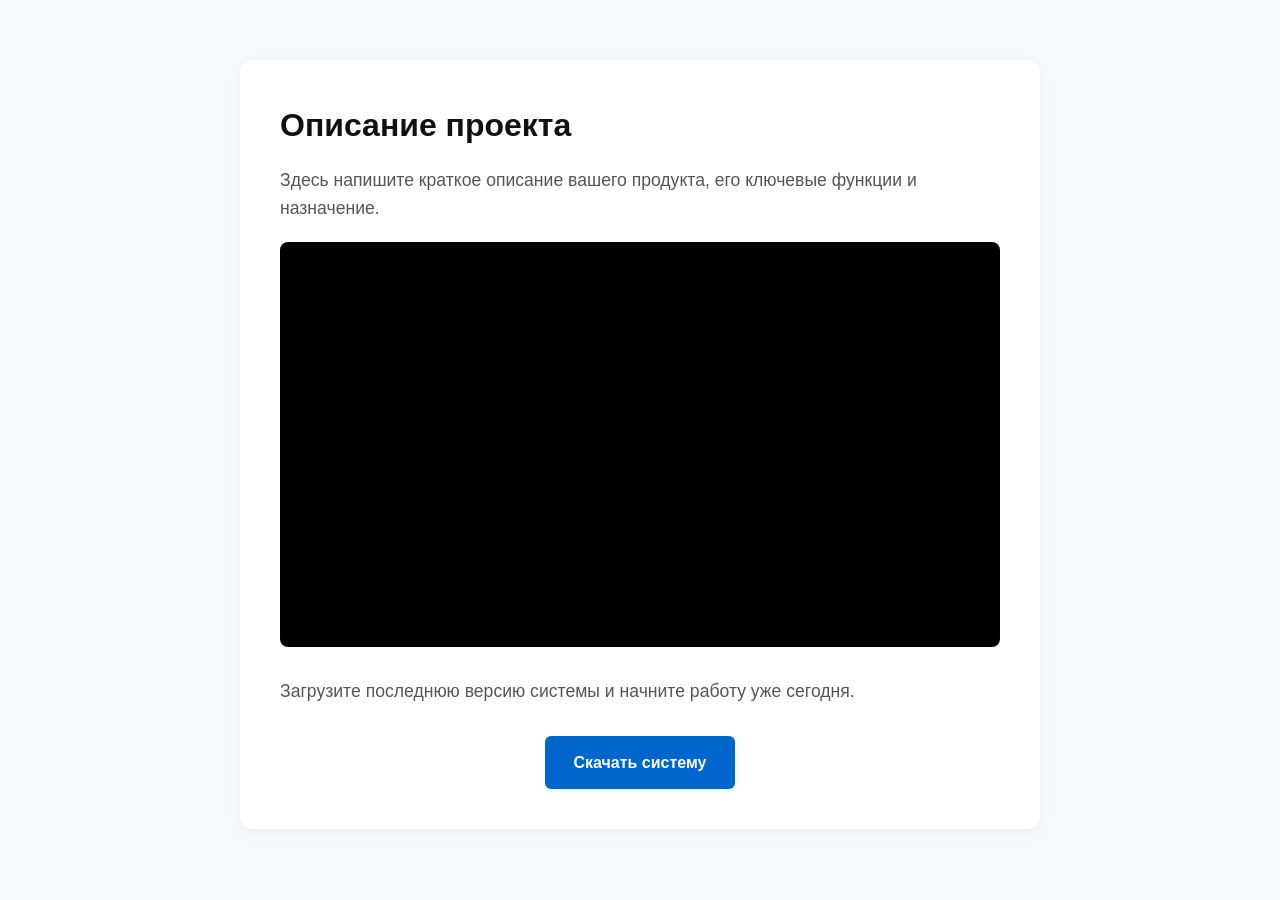
==== index.html @ 776016a0 "Create index.html init" ====
<!DOCTYPE html>
<html lang="ru">
<head>
    <meta charset="UTF-8">
    <meta name="viewport" content="width=device-width, initial-scale=1.0">
    <title>Название вашего проекта</title>
    <style>
        * { box-sizing: border-box; margin: 0; padding: 0; }
        body {
            font-family: -apple-system, BlinkMacSystemFont, "Segoe UI", Roboto, Helvetica, Arial, sans-serif;
            line-height: 1.6;
            color: #333;
            background-color: #f8f9fa;
            padding: 20px;
        }
        .container {
            max-width: 800px;
            margin: 40px auto;
            background: #ffffff;
            padding: 40px;
            border-radius: 12px;
            box-shadow: 0 4px 15px rgba(0,0,0,0.05);
        }
        h1 { margin-bottom: 15px; color: #111; }
        p { margin-bottom: 20px; font-size: 1.1rem; color: #555; }
        .video-container {
            position: relative;
            padding-bottom: 56.25%; /* 16:9 */
            height: 0;
            overflow: hidden;
            border-radius: 8px;
            margin-bottom: 30px;
            background: #000;
        }
        .video-container iframe {
            position: absolute;
            top: 0; left: 0;
            width: 100%; height: 100%;
            border: 0;
        }
        .buttons { text-align: center; margin-top: 30px; }
        .btn {
            display: inline-block;
            background-color: #0066cc;
            color: white;
            padding: 14px 28px;
            text-decoration: none;
            border-radius: 6px;
            font-weight: bold;
            font-size: 1rem;
            transition: background 0.2s;
        }
        .btn:hover { background-color: #0052a3; }
    </style>
</head>
<body>

    <div class="container">
        <h1>Описание проекта</h1>
        <p>Здесь напишите краткое описание вашего продукта, его ключевые функции и назначение.</p>

        <!-- Встроенное видео с YouTube -->
        <div class="video-container">
            <!-- Замените VIDEO_ID на ID вашего видео на YouTube -->
            <iframe src="https://www.youtube.com/embed/dQw4w9WgXcQ" allowfullscreen></iframe>
        </div>

        <p>Загрузите последнюю версию системы и начните работу уже сегодня.</p>

        <!-- Ссылка на скачивание -->
        <div class="buttons">
            <a href="https://github.com/ВАШ_ПОЛЬЗОВАТЕЛЬ/ВАШ_РЕПОЗИТОРИЙ/releases" class="btn">Скачать систему</a>
        </div>
    </div>

</body>
</html>
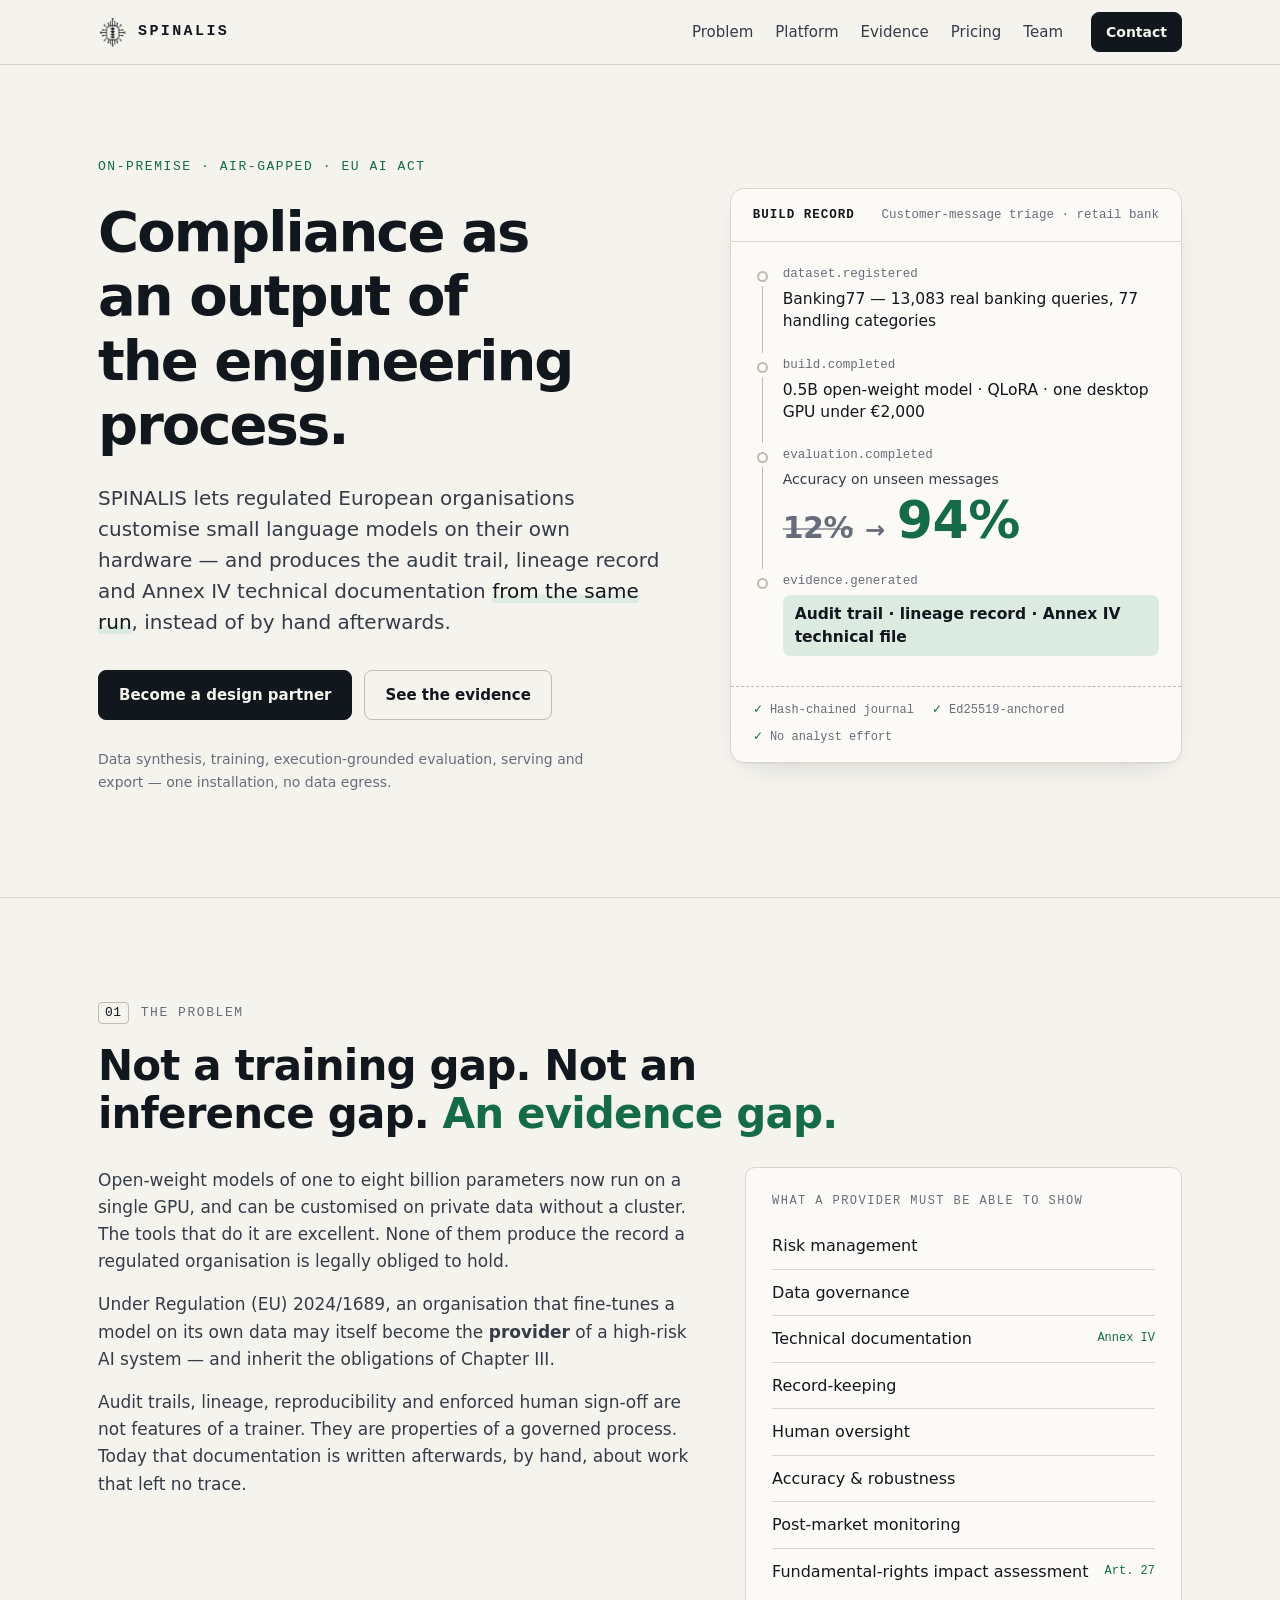
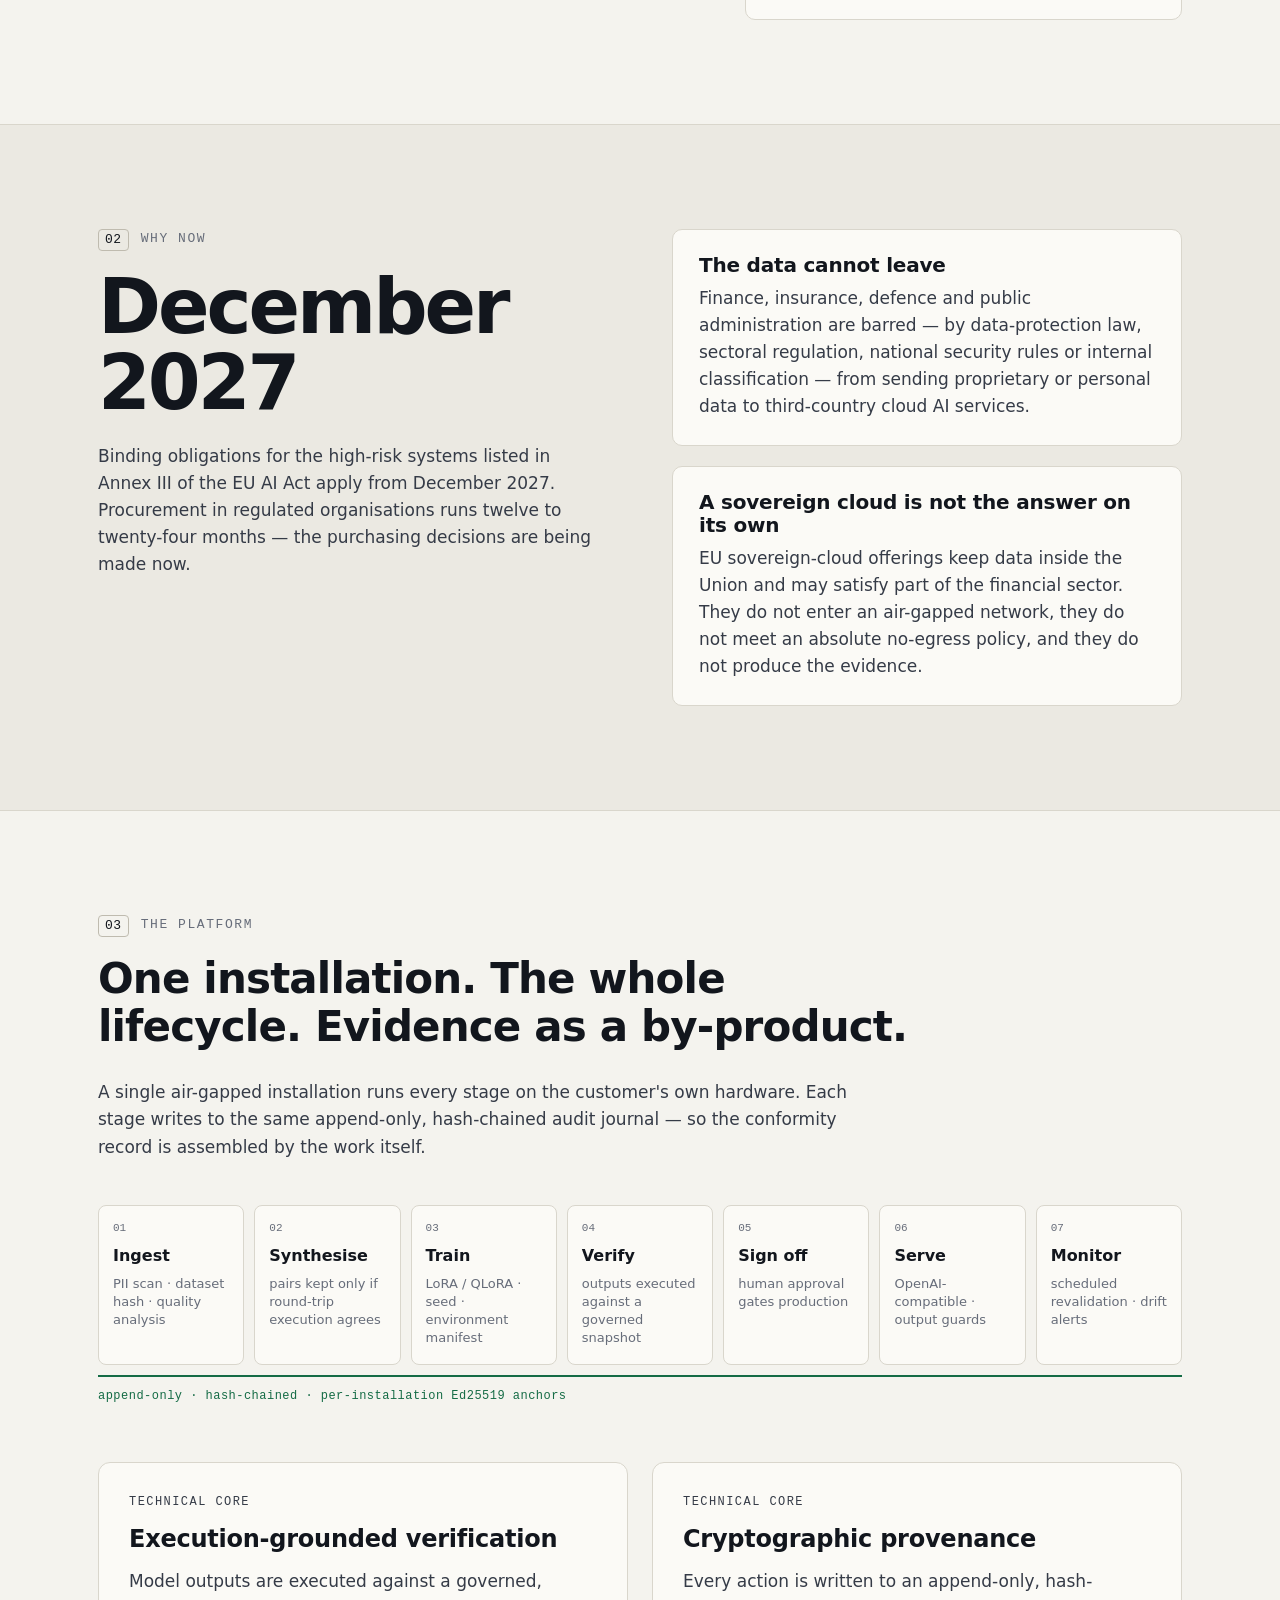
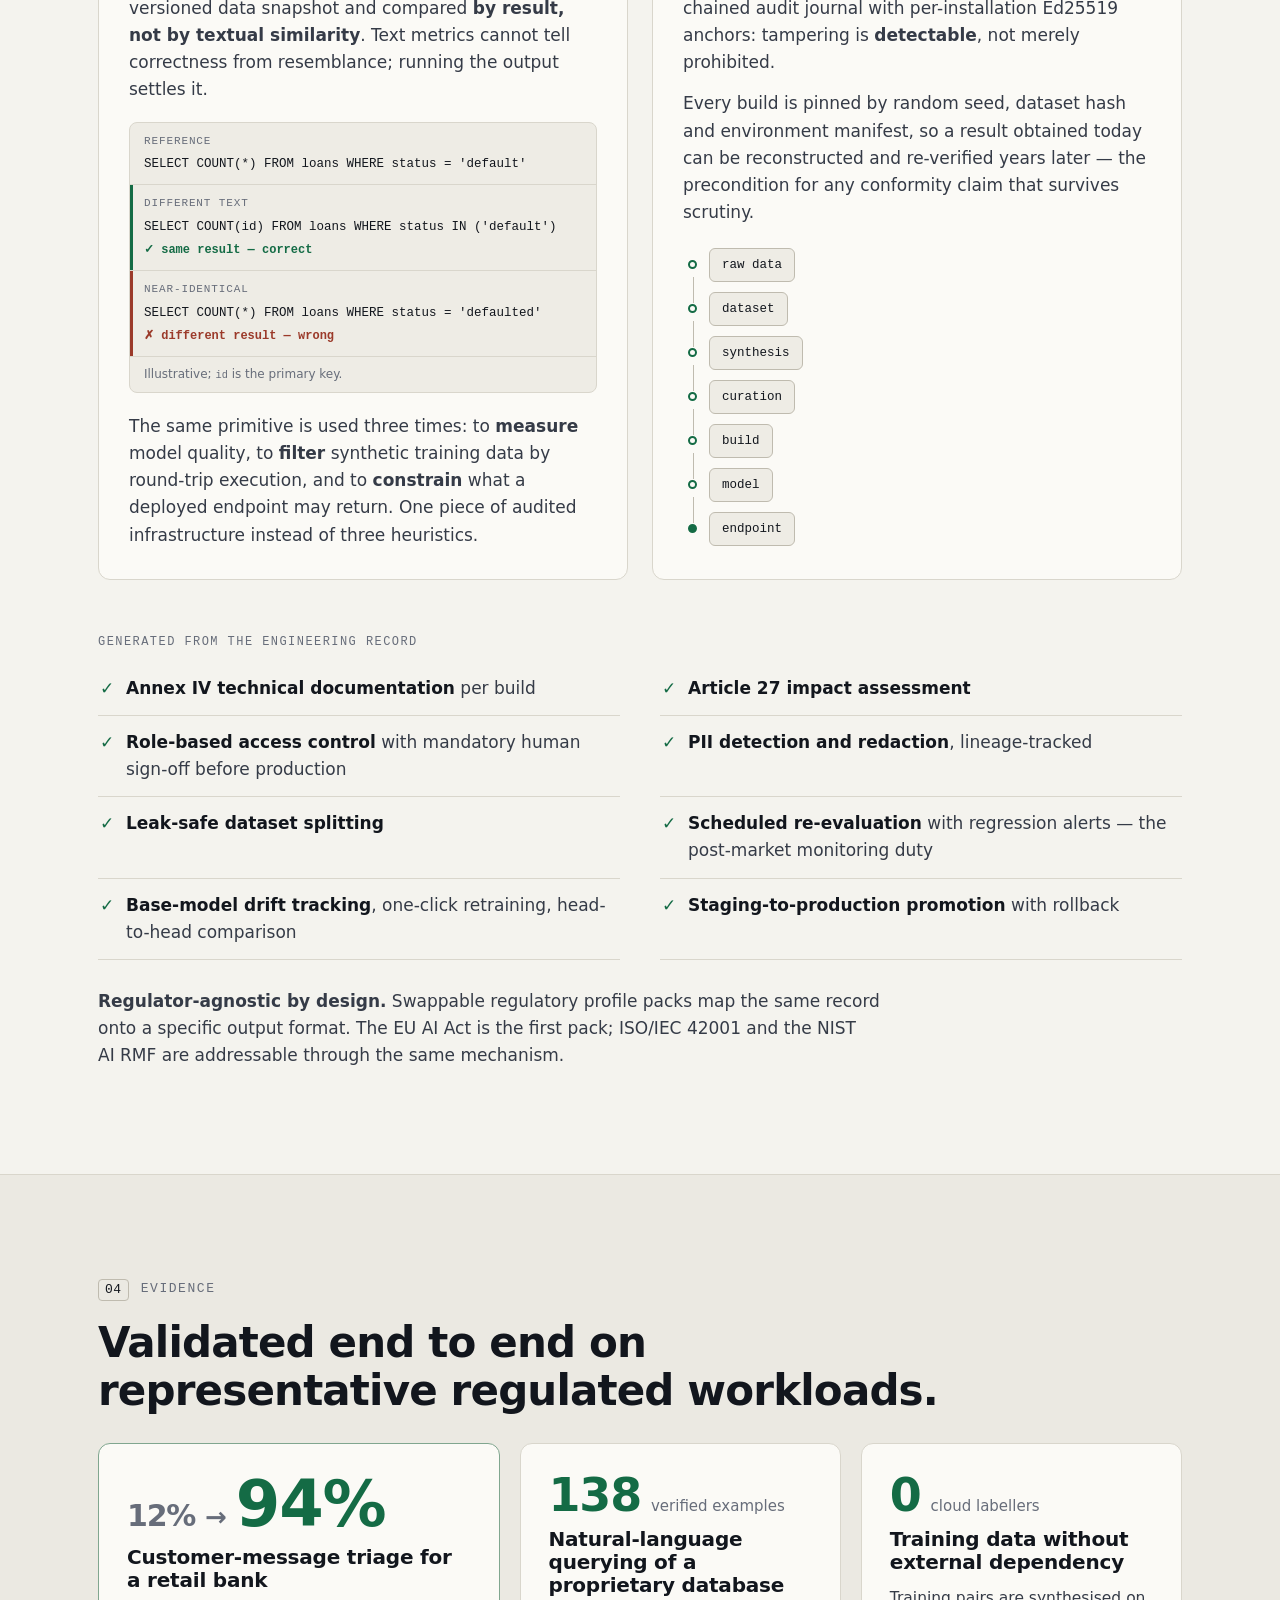
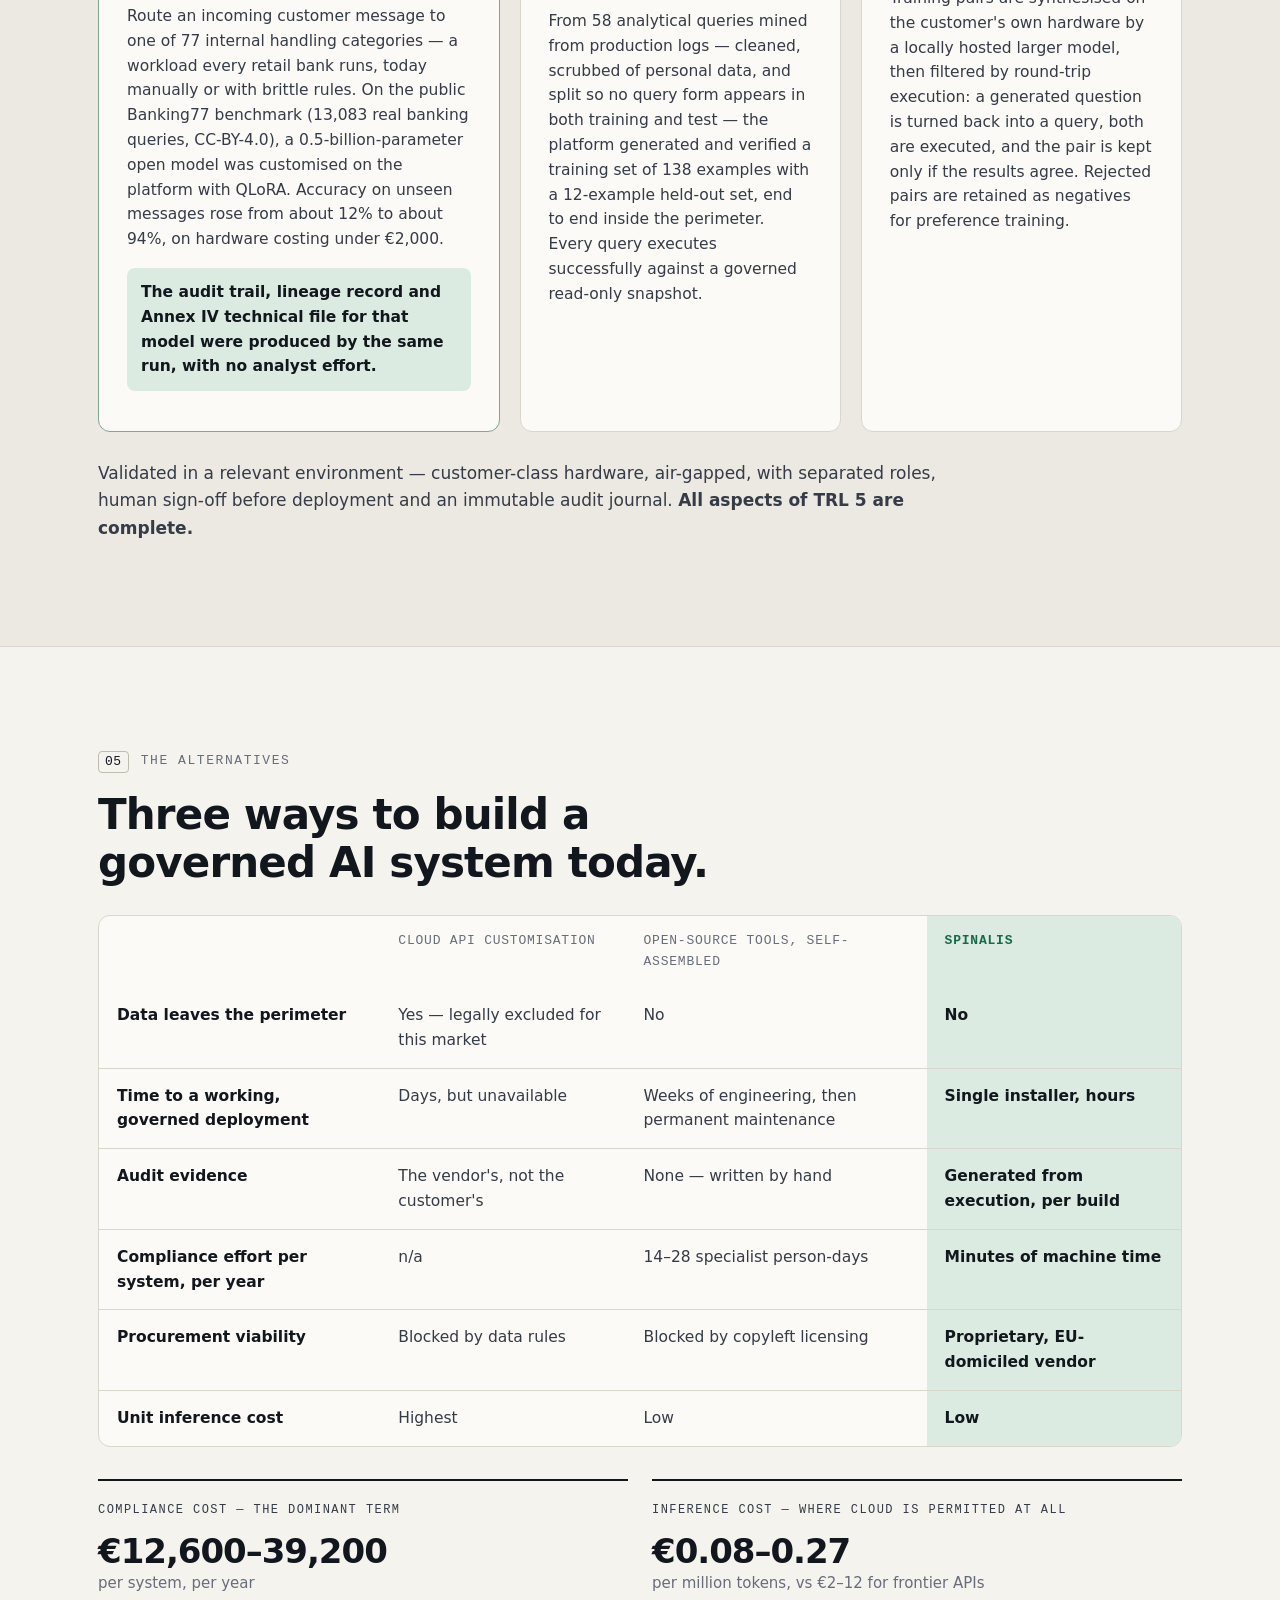
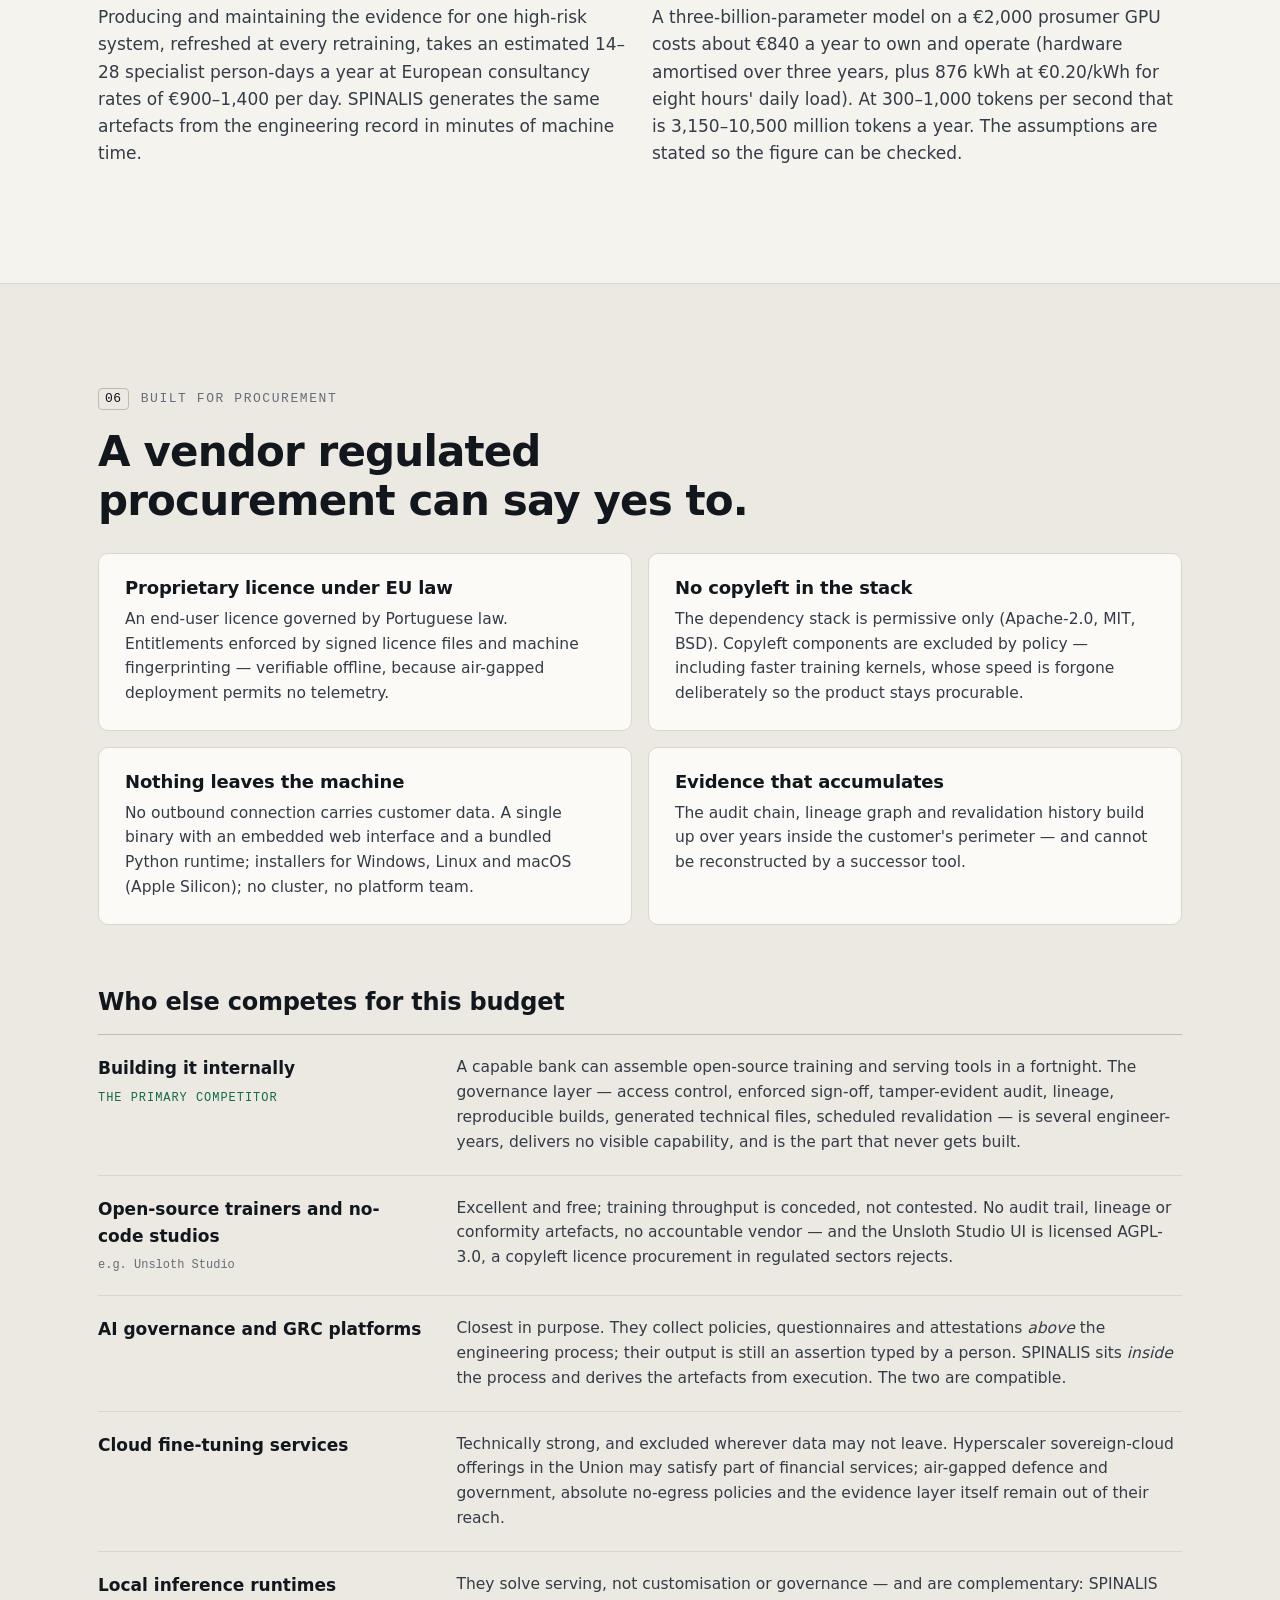
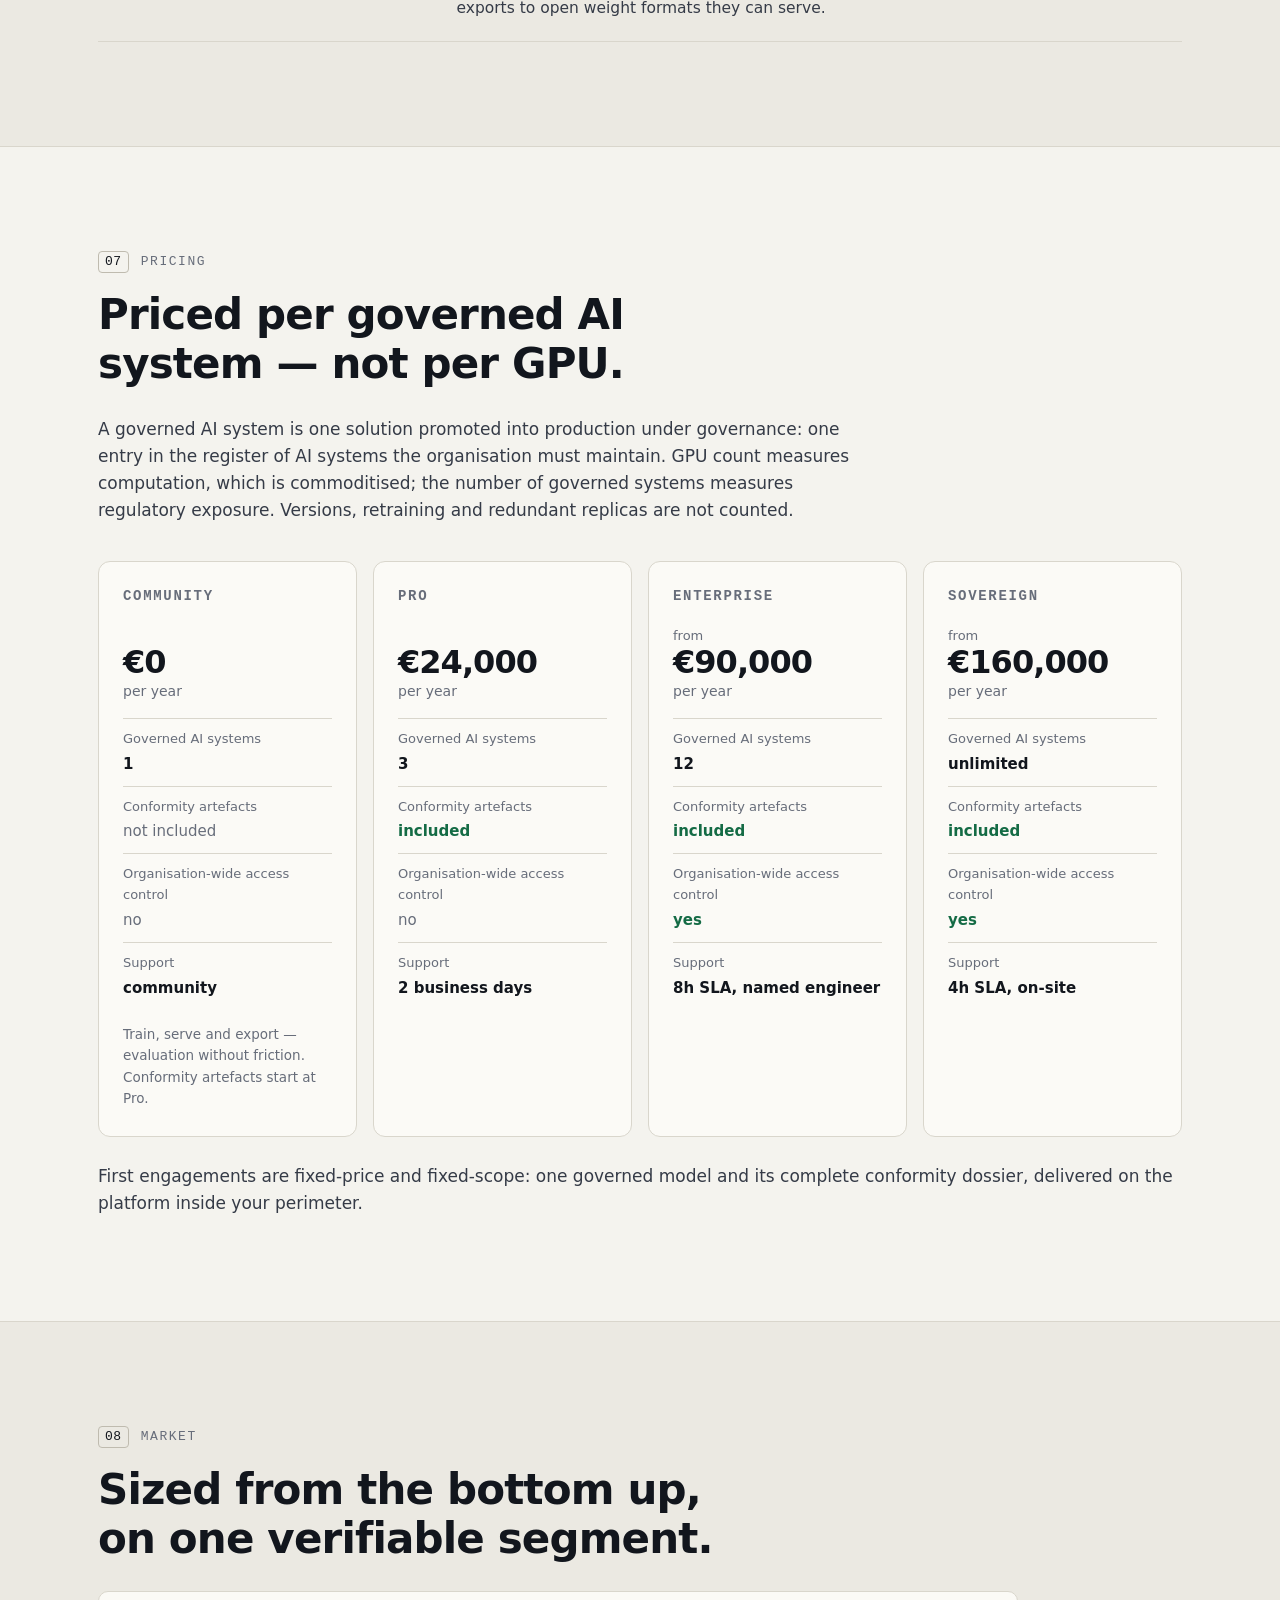
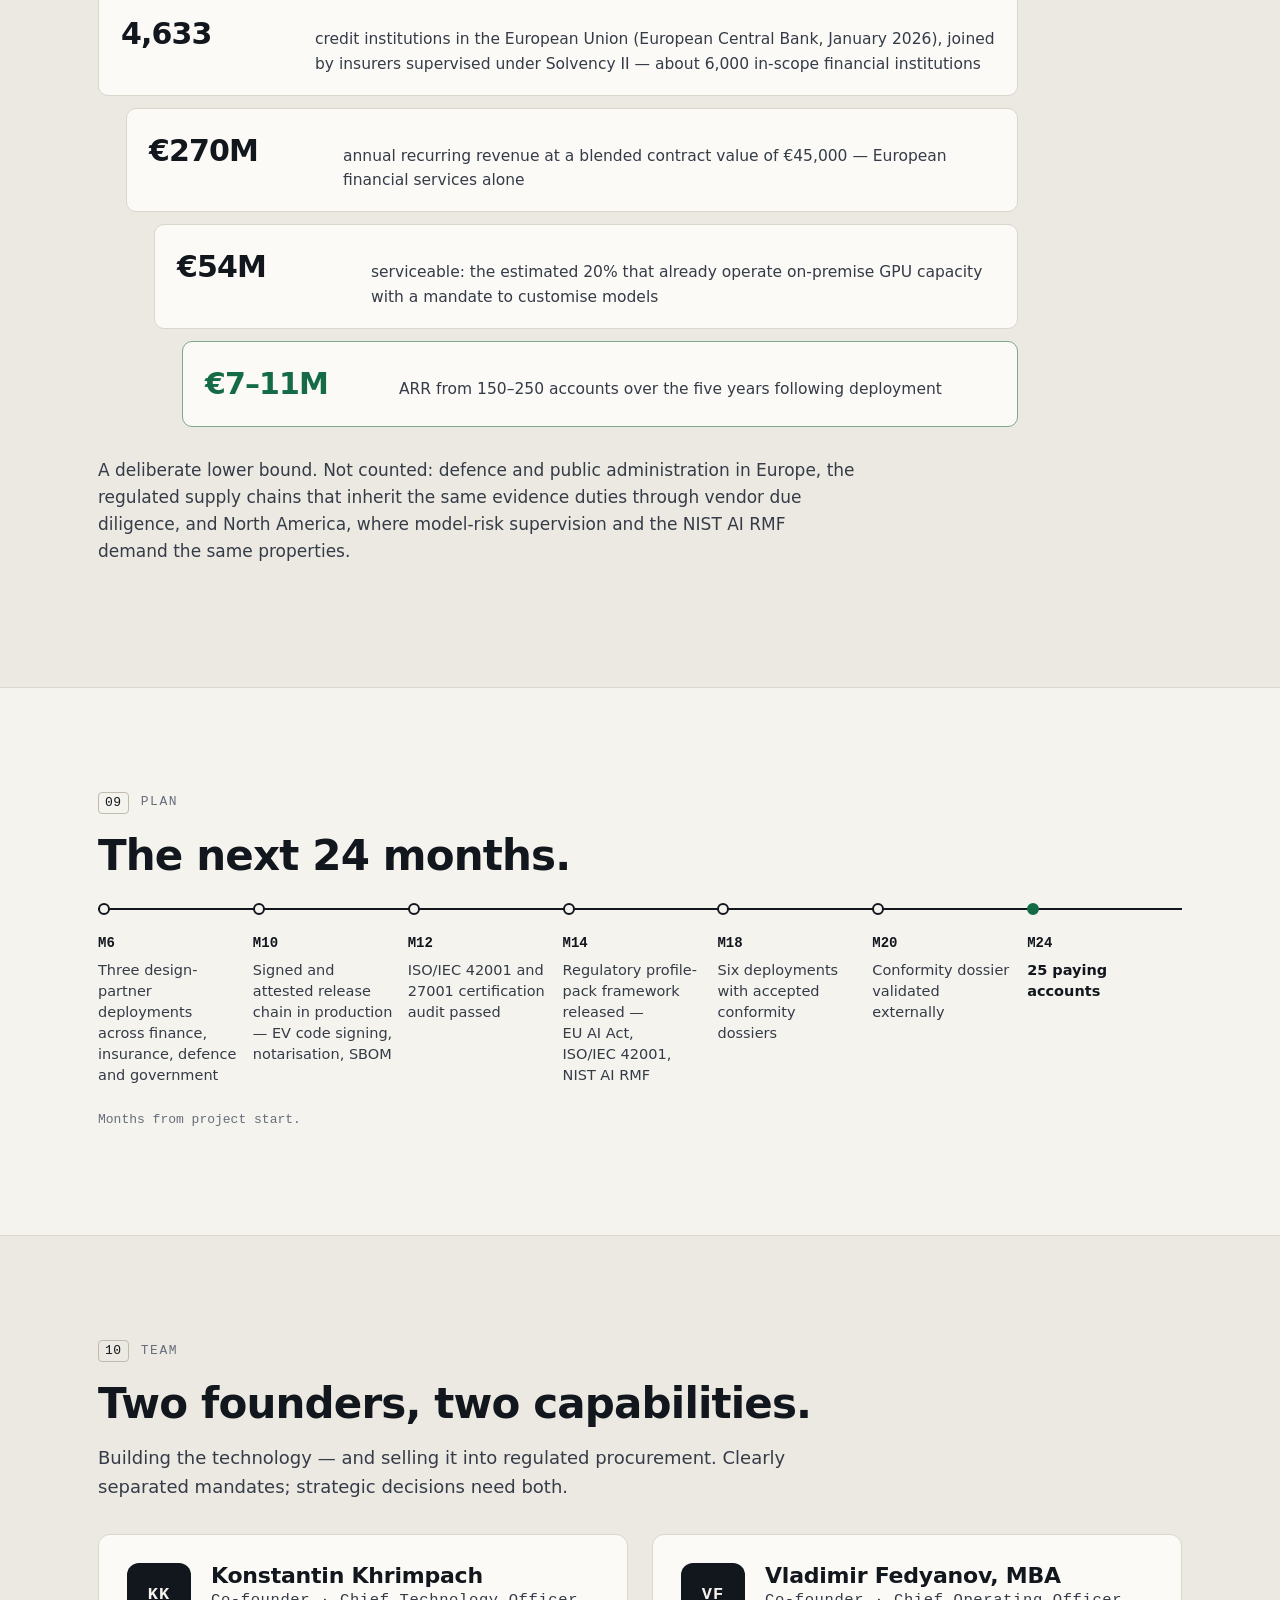
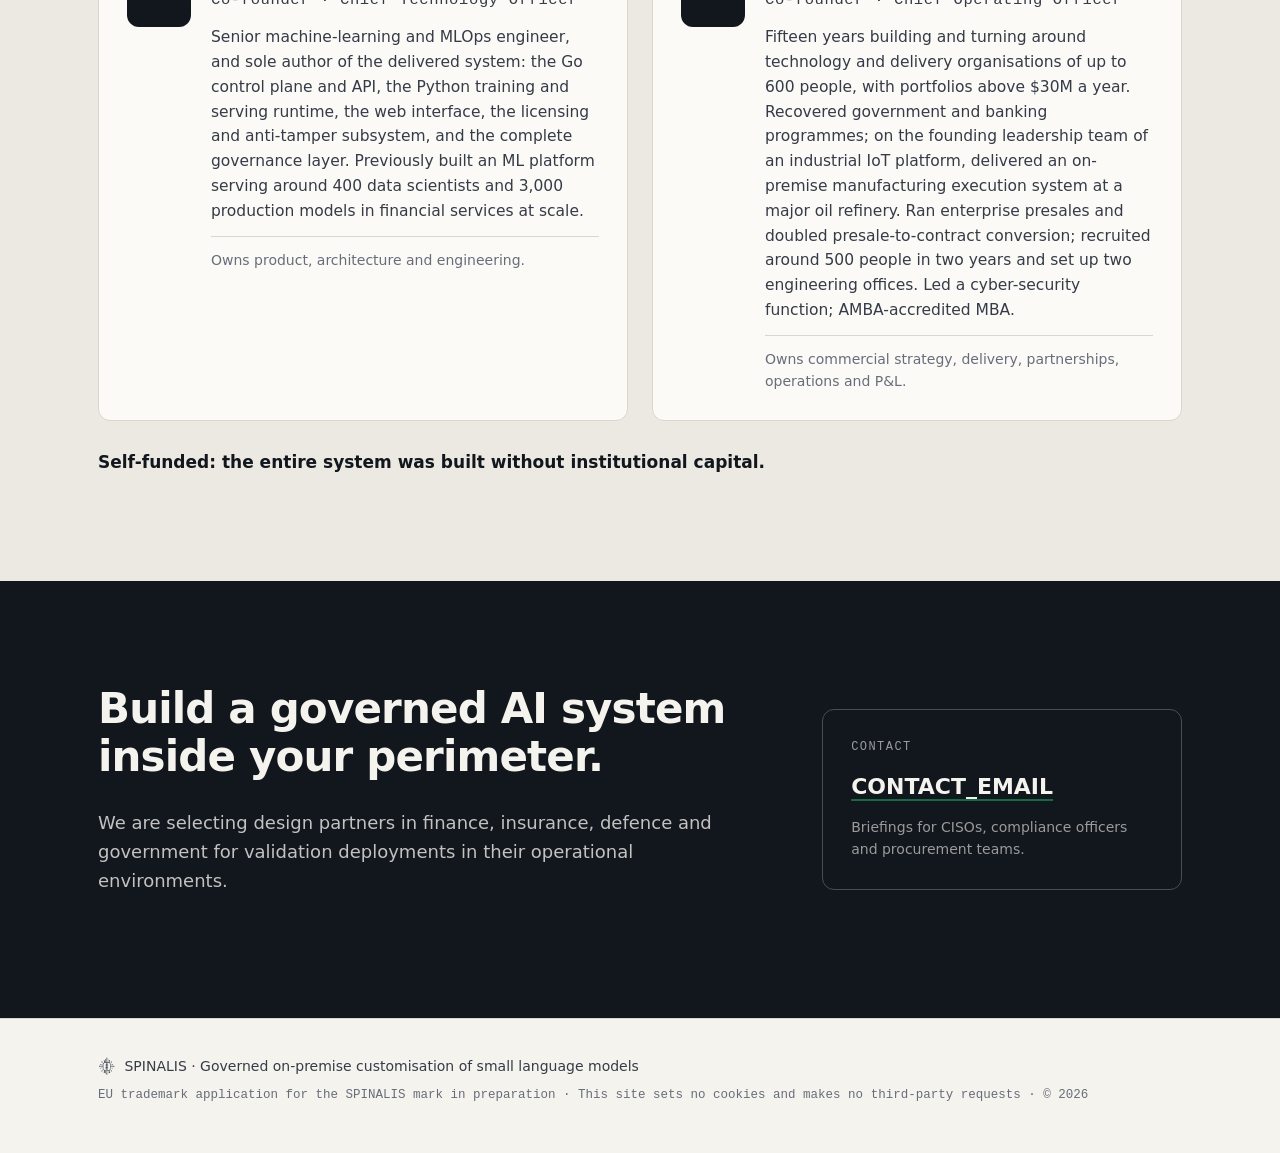
==== commit 1b79dbe3: "update site" ====
--- a/index.html
+++ b/index.html
@@ -1,77 +1,456 @@
 <!DOCTYPE html>
-<html lang="ru">
+<html lang="en">
 <head>
-    <meta charset="UTF-8">
-    <meta name="viewport" content="width=device-width, initial-scale=1.0">
-    <title>Название вашего проекта</title>
-    <style>
-        * { box-sizing: border-box; margin: 0; padding: 0; }
-        body {
-            font-family: -apple-system, BlinkMacSystemFont, "Segoe UI", Roboto, Helvetica, Arial, sans-serif;
-            line-height: 1.6;
-            color: #333;
-            background-color: #f8f9fa;
-            padding: 20px;
-        }
-        .container {
-            max-width: 800px;
-            margin: 40px auto;
-            background: #ffffff;
-            padding: 40px;
-            border-radius: 12px;
-            box-shadow: 0 4px 15px rgba(0,0,0,0.05);
-        }
-        h1 { margin-bottom: 15px; color: #111; }
-        p { margin-bottom: 20px; font-size: 1.1rem; color: #555; }
-        .video-container {
-            position: relative;
-            padding-bottom: 56.25%; /* 16:9 */
-            height: 0;
-            overflow: hidden;
-            border-radius: 8px;
-            margin-bottom: 30px;
-            background: #000;
-        }
-        .video-container iframe {
-            position: absolute;
-            top: 0; left: 0;
-            width: 100%; height: 100%;
-            border: 0;
-        }
-        .buttons { text-align: center; margin-top: 30px; }
-        .btn {
-            display: inline-block;
-            background-color: #0066cc;
-            color: white;
-            padding: 14px 28px;
-            text-decoration: none;
-            border-radius: 6px;
-            font-weight: bold;
-            font-size: 1rem;
-            transition: background 0.2s;
-        }
-        .btn:hover { background-color: #0052a3; }
-    </style>
+<meta charset="utf-8">
+<meta name="viewport" content="width=device-width, initial-scale=1">
+<title>SPINALIS — Governed on-premise AI for regulated European organisations</title>
+<meta name="description" content="Customise small language models on your own hardware, air-gapped, and get the audit trail, lineage and EU AI Act Annex IV technical documentation from the same run.">
+<meta name="color-scheme" content="light dark">
+<meta property="og:type" content="website">
+<meta property="og:title" content="SPINALIS — Compliance as an output of the engineering process">
+<meta property="og:description" content="Governed on-premise customisation of small language models for regulated European organisations.">
+<meta property="og:image" content="assets/og-image.png">
+<link rel="icon" type="image/png" sizes="32x32" href="assets/favicon-32.png">
+<link rel="apple-touch-icon" href="assets/apple-touch-icon.png">
+<link rel="stylesheet" href="assets/style.css">
 </head>
 <body>
-
-    <div class="container">
-        <h1>Описание проекта</h1>
-        <p>Здесь напишите краткое описание вашего продукта, его ключевые функции и назначение.</p>
-
-        <!-- Встроенное видео с YouTube -->
-        <div class="video-container">
-            <!-- Замените VIDEO_ID на ID вашего видео на YouTube -->
-            <iframe src="https://www.youtube.com/embed/dQw4w9WgXcQ" allowfullscreen></iframe>
+<a class="skip" href="#main">Skip to content</a>
+
+<header class="site-header">
+  <div class="wrap header-row">
+    <a class="brand" href="#top" aria-label="SPINALIS home">
+      <span class="mark" aria-hidden="true"></span>
+      <span class="wordmark">SPINALIS</span>
+    </a>
+    <nav class="nav" aria-label="Sections">
+      <a href="#problem">Problem</a>
+      <a href="#platform">Platform</a>
+      <a href="#evidence">Evidence</a>
+      <a href="#pricing">Pricing</a>
+      <a href="#team">Team</a>
+    </nav>
+    <a class="btn btn-small" href="#contact">Contact</a>
+  </div>
+</header>
+
+<main id="main">
+
+<!-- ============================== HERO ============================== -->
+<section class="hero" id="top">
+  <div class="wrap hero-grid">
+    <div class="hero-copy">
+      <p class="eyebrow">On-premise&nbsp;· Air-gapped&nbsp;· EU AI Act</p>
+      <h1>Compliance as an output of the engineering process.</h1>
+      <p class="lead">SPINALIS lets regulated European organisations customise small language models on their own hardware&nbsp;— and produces the audit trail, lineage record and Annex&nbsp;IV technical documentation <em>from the same run</em>, instead of by hand afterwards.</p>
+      <div class="cta-row">
+        <a class="btn" href="#contact">Become a design partner</a>
+        <a class="btn btn-ghost" href="#evidence">See the evidence</a>
+      </div>
+      <p class="hero-meta">Data synthesis, training, execution-grounded evaluation, serving and export&nbsp;— one installation, no data egress.</p>
+    </div>
+
+    <figure class="record" aria-label="Record of one validation run">
+      <figcaption class="record-head">
+        <span class="record-title">Build record</span>
+        <span class="record-sub">Customer-message triage · retail bank</span>
+      </figcaption>
+      <ol class="journal">
+        <li>
+          <span class="j-event">dataset.registered</span>
+          <span class="j-body">Banking77 — 13,083 real banking queries, 77 handling categories</span>
+        </li>
+        <li>
+          <span class="j-event">build.completed</span>
+          <span class="j-body">0.5B open-weight model · QLoRA · one desktop GPU under €2,000</span>
+        </li>
+        <li class="j-metric">
+          <span class="j-event">evaluation.completed</span>
+          <span class="j-body"><span class="j-label">Accuracy on unseen messages</span>
+            <span class="big-delta"><span class="from">12%</span><span class="arrow" aria-hidden="true">→</span><span class="to">94%</span></span></span>
+        </li>
+        <li class="j-artefact">
+          <span class="j-event">evidence.generated</span>
+          <span class="j-body">Audit trail · lineage record · Annex&nbsp;IV technical file</span>
+        </li>
+      </ol>
+      <p class="record-foot"><span>Hash-chained journal</span><span>Ed25519-anchored</span><span>No analyst effort</span></p>
+    </figure>
+  </div>
+</section>
+
+<!-- ============================== 01 PROBLEM ============================== -->
+<section class="section" id="problem">
+  <div class="wrap">
+    <p class="kicker"><span>01</span>The problem</p>
+    <h2>Not a training gap. Not an inference gap. <span class="accent">An evidence gap.</span></h2>
+    <div class="two-col">
+      <div class="prose">
+        <p>Open-weight models of one to eight billion parameters now run on a single GPU, and can be customised on private data without a cluster. The tools that do it are excellent. None of them produce the record a regulated organisation is legally obliged to hold.</p>
+        <p>Under Regulation (EU)&nbsp;2024/1689, an organisation that fine-tunes a model on its own data may itself become the <strong>provider</strong> of a high-risk AI system&nbsp;— and inherit the obligations of Chapter&nbsp;III.</p>
+        <p>Audit trails, lineage, reproducibility and enforced human sign-off are not features of a trainer. They are properties of a governed process. Today that documentation is written afterwards, by hand, about work that left no trace.</p>
+      </div>
+      <div class="obligations" role="group" aria-label="Chapter III obligations">
+        <p class="small-head">What a provider must be able to show</p>
+        <ul>
+          <li>Risk management</li>
+          <li>Data governance</li>
+          <li>Technical documentation <span class="ref">Annex IV</span></li>
+          <li>Record-keeping</li>
+          <li>Human oversight</li>
+          <li>Accuracy &amp; robustness</li>
+          <li>Post-market monitoring</li>
+          <li>Fundamental-rights impact assessment <span class="ref">Art. 27</span></li>
+        </ul>
+      </div>
+    </div>
+  </div>
+</section>
+
+<!-- ============================== 02 WHY NOW ============================== -->
+<section class="section section-band" id="why-now">
+  <div class="wrap why-grid">
+    <div>
+      <p class="kicker"><span>02</span>Why now</p>
+      <p class="date-stamp">December 2027</p>
+      <p class="prose">Binding obligations for the high-risk systems listed in Annex&nbsp;III of the EU&nbsp;AI&nbsp;Act apply from December&nbsp;2027. Procurement in regulated organisations runs twelve to twenty-four months&nbsp;— the purchasing decisions are being made now.</p>
+    </div>
+    <div class="why-points">
+      <div class="point">
+        <h3>The data cannot leave</h3>
+        <p>Finance, insurance, defence and public administration are barred&nbsp;— by data-protection law, sectoral regulation, national security rules or internal classification&nbsp;— from sending proprietary or personal data to third-country cloud AI services.</p>
+      </div>
+      <div class="point">
+        <h3>A sovereign cloud is not the answer on its own</h3>
+        <p>EU sovereign-cloud offerings keep data inside the Union and may satisfy part of the financial sector. They do not enter an air-gapped network, they do not meet an absolute no-egress policy, and they do not produce the evidence.</p>
+      </div>
+    </div>
+  </div>
+</section>
+
+<!-- ============================== 03 PLATFORM ============================== -->
+<section class="section" id="platform">
+  <div class="wrap">
+    <p class="kicker"><span>03</span>The platform</p>
+    <h2>One installation. The whole lifecycle. Evidence as a by-product.</h2>
+    <p class="prose narrow">A single air-gapped installation runs every stage on the customer's own hardware. Each stage writes to the same append-only, hash-chained audit journal&nbsp;— so the conformity record is assembled by the work itself.</p>
+
+    <ol class="lifecycle">
+      <li><span class="stage">Ingest</span><span class="records">PII scan · dataset hash · quality analysis</span></li>
+      <li><span class="stage">Synthesise</span><span class="records">pairs kept only if round-trip execution agrees</span></li>
+      <li><span class="stage">Train</span><span class="records">LoRA / QLoRA · seed · environment manifest</span></li>
+      <li><span class="stage">Verify</span><span class="records">outputs executed against a governed snapshot</span></li>
+      <li><span class="stage">Sign off</span><span class="records">human approval gates production</span></li>
+      <li><span class="stage">Serve</span><span class="records">OpenAI-compatible · output guards</span></li>
+      <li><span class="stage">Monitor</span><span class="records">scheduled revalidation · drift alerts</span></li>
+    </ol>
+    <p class="chain-label">append-only · hash-chained · per-installation Ed25519 anchors</p>
+
+    <div class="pillars">
+      <article class="pillar">
+        <p class="small-head">Technical core</p>
+        <h3>Execution-grounded verification</h3>
+        <p>Model outputs are executed against a governed, versioned data snapshot and compared <strong>by result, not by textual similarity</strong>. Text metrics cannot tell correctness from resemblance; running the output settles it.</p>
+        <div class="sql-demo" role="group" aria-label="Illustration: text similarity versus execution">
+          <div class="sql-row">
+            <span class="sql-tag">reference</span>
+            <code>SELECT COUNT(*) FROM loans WHERE status = 'default'</code>
+          </div>
+          <div class="sql-row ok">
+            <span class="sql-tag">different text</span>
+            <code>SELECT COUNT(id) FROM loans WHERE status IN ('default')</code>
+            <span class="verdict">same result — correct</span>
+          </div>
+          <div class="sql-row bad">
+            <span class="sql-tag">near-identical</span>
+            <code>SELECT COUNT(*) FROM loans WHERE status = 'defaulted'</code>
+            <span class="verdict">different result — wrong</span>
+          </div>
+          <p class="sql-note">Illustrative; <code>id</code> is the primary key.</p>
         </div>
-
-        <p>Загрузите последнюю версию системы и начните работу уже сегодня.</p>
-
-        <!-- Ссылка на скачивание -->
-        <div class="buttons">
-            <a href="https://github.com/ВАШ_ПОЛЬЗОВАТЕЛЬ/ВАШ_РЕПОЗИТОРИЙ/releases" class="btn">Скачать систему</a>
+        <p>The same primitive is used three times: to <strong>measure</strong> model quality, to <strong>filter</strong> synthetic training data by round-trip execution, and to <strong>constrain</strong> what a deployed endpoint may return. One piece of audited infrastructure instead of three heuristics.</p>
+      </article>
+
+      <article class="pillar">
+        <p class="small-head">Technical core</p>
+        <h3>Cryptographic provenance</h3>
+        <p>Every action is written to an append-only, hash-chained audit journal with per-installation Ed25519 anchors: tampering is <strong>detectable</strong>, not merely prohibited.</p>
+        <p>Every build is pinned by random seed, dataset hash and environment manifest, so a result obtained today can be reconstructed and re-verified years later&nbsp;— the precondition for any conformity claim that survives scrutiny.</p>
+        <ol class="lineage">
+          <li>raw data</li><li>dataset</li><li>synthesis</li><li>curation</li><li>build</li><li>model</li><li>endpoint</li>
+        </ol>
+      </article>
+    </div>
+
+    <div class="generated">
+      <h3 class="small-head">Generated from the engineering record</h3>
+      <ul class="artefacts">
+        <li><strong>Annex IV technical documentation</strong> per build</li>
+        <li><strong>Article 27 impact assessment</strong></li>
+        <li><strong>Role-based access control</strong> with mandatory human sign-off before production</li>
+        <li><strong>PII detection and redaction</strong>, lineage-tracked</li>
+        <li><strong>Leak-safe dataset splitting</strong></li>
+        <li><strong>Scheduled re-evaluation</strong> with regression alerts&nbsp;— the post-market monitoring duty</li>
+        <li><strong>Base-model drift tracking</strong>, one-click retraining, head-to-head comparison</li>
+        <li><strong>Staging-to-production promotion</strong> with rollback</li>
+      </ul>
+      <p class="profile-packs"><strong>Regulator-agnostic by design.</strong> Swappable regulatory profile packs map the same record onto a specific output format. The EU&nbsp;AI&nbsp;Act is the first pack; ISO/IEC&nbsp;42001 and the NIST AI&nbsp;RMF are addressable through the same mechanism.</p>
+    </div>
+  </div>
+</section>
+
+<!-- ============================== 04 EVIDENCE ============================== -->
+<section class="section section-band" id="evidence">
+  <div class="wrap">
+    <p class="kicker"><span>04</span>Evidence</p>
+    <h2>Validated end to end on representative regulated workloads.</h2>
+    <div class="cases">
+      <article class="case case-lead">
+        <p class="case-figure"><span>12%</span><span class="arrow" aria-hidden="true">→</span><span class="to">94%</span></p>
+        <h3>Customer-message triage for a retail bank</h3>
+        <p>Route an incoming customer message to one of 77 internal handling categories&nbsp;— a workload every retail bank runs, today manually or with brittle rules. On the public Banking77 benchmark (13,083 real banking queries, CC-BY-4.0), a 0.5-billion-parameter open model was customised on the platform with QLoRA. Accuracy on unseen messages rose from about 12% to about 94%, on hardware costing under €2,000.</p>
+        <p class="case-evidence">The audit trail, lineage record and Annex&nbsp;IV technical file for that model were produced by the same run, with no analyst effort.</p>
+      </article>
+      <article class="case">
+        <p class="case-figure small"><span class="to">138</span> <span class="unit">verified examples</span></p>
+        <h3>Natural-language querying of a proprietary database</h3>
+        <p>From 58 analytical queries mined from production logs&nbsp;— cleaned, scrubbed of personal data, and split so no query form appears in both training and test&nbsp;— the platform generated and verified a training set of 138 examples with a 12-example held-out set, end to end inside the perimeter. Every query executes successfully against a governed read-only snapshot.</p>
+      </article>
+      <article class="case">
+        <p class="case-figure small"><span class="to">0</span> <span class="unit">cloud labellers</span></p>
+        <h3>Training data without external dependency</h3>
+        <p>Training pairs are synthesised on the customer's own hardware by a locally hosted larger model, then filtered by round-trip execution: a generated question is turned back into a query, both are executed, and the pair is kept only if the results agree. Rejected pairs are retained as negatives for preference training.</p>
+      </article>
+    </div>
+    <p class="trl">Validated in a relevant environment&nbsp;— customer-class hardware, air-gapped, with separated roles, human sign-off before deployment and an immutable audit journal. <strong>All aspects of TRL&nbsp;5 are complete.</strong></p>
+  </div>
+</section>
+
+<!-- ============================== 05 ALTERNATIVES ============================== -->
+<section class="section" id="compare">
+  <div class="wrap">
+    <p class="kicker"><span>05</span>The alternatives</p>
+    <h2>Three ways to build a governed AI system today.</h2>
+    <div class="table-wrap">
+      <table class="compare">
+        <thead>
+          <tr><th scope="col"><span class="sr-only">Criterion</span></th><th scope="col">Cloud API customisation</th><th scope="col">Open-source tools, self-assembled</th><th scope="col" class="us">SPINALIS</th></tr>
+        </thead>
+        <tbody>
+          <tr><th scope="row">Data leaves the perimeter</th><td data-label="Cloud API customisation">Yes — legally excluded for this market</td><td data-label="Open-source tools, self-assembled">No</td><td class="us" data-label="SPINALIS">No</td></tr>
+          <tr><th scope="row">Time to a working, governed deployment</th><td data-label="Cloud API customisation">Days, but unavailable</td><td data-label="Open-source tools, self-assembled">Weeks of engineering, then permanent maintenance</td><td class="us" data-label="SPINALIS">Single installer, hours</td></tr>
+          <tr><th scope="row">Audit evidence</th><td data-label="Cloud API customisation">The vendor's, not the customer's</td><td data-label="Open-source tools, self-assembled">None — written by hand</td><td class="us" data-label="SPINALIS">Generated from execution, per build</td></tr>
+          <tr><th scope="row">Compliance effort per system, per year</th><td data-label="Cloud API customisation">n/a</td><td data-label="Open-source tools, self-assembled">14–28 specialist person-days</td><td class="us" data-label="SPINALIS">Minutes of machine time</td></tr>
+          <tr><th scope="row">Procurement viability</th><td data-label="Cloud API customisation">Blocked by data rules</td><td data-label="Open-source tools, self-assembled">Blocked by copyleft licensing</td><td class="us" data-label="SPINALIS">Proprietary, EU-domiciled vendor</td></tr>
+          <tr><th scope="row">Unit inference cost</th><td data-label="Cloud API customisation">Highest</td><td data-label="Open-source tools, self-assembled">Low</td><td class="us" data-label="SPINALIS">Low</td></tr>
+        </tbody>
+      </table>
+    </div>
+
+    <div class="economics">
+      <div class="econ">
+        <p class="small-head">Compliance cost — the dominant term</p>
+        <p class="econ-figure">€12,600–39,200 <span>per system, per year</span></p>
+        <p>Producing and maintaining the evidence for one high-risk system, refreshed at every retraining, takes an estimated 14–28 specialist person-days a year at European consultancy rates of €900–1,400 per day. SPINALIS generates the same artefacts from the engineering record in minutes of machine time.</p>
+      </div>
+      <div class="econ">
+        <p class="small-head">Inference cost — where cloud is permitted at all</p>
+        <p class="econ-figure">€0.08–0.27 <span>per million tokens, vs €2–12 for frontier APIs</span></p>
+        <p>A three-billion-parameter model on a €2,000 prosumer GPU costs about €840 a year to own and operate (hardware amortised over three years, plus 876&nbsp;kWh at €0.20/kWh for eight hours' daily load). At 300–1,000 tokens per second that is 3,150–10,500 million tokens a year. The assumptions are stated so the figure can be checked.</p>
+      </div>
+    </div>
+  </div>
+</section>
+
+<!-- ============================== 06 PROCUREMENT & COMPETITION ============================== -->
+<section class="section section-band" id="procurement">
+  <div class="wrap">
+    <p class="kicker"><span>06</span>Built for procurement</p>
+    <h2>A vendor regulated procurement can say yes to.</h2>
+    <div class="facts">
+      <div class="fact">
+        <h3>Proprietary licence under EU law</h3>
+        <p>An end-user licence governed by Portuguese law. Entitlements enforced by signed licence files and machine fingerprinting&nbsp;— verifiable offline, because air-gapped deployment permits no telemetry.</p>
+      </div>
+      <div class="fact">
+        <h3>No copyleft in the stack</h3>
+        <p>The dependency stack is permissive only (Apache-2.0, MIT, BSD). Copyleft components are excluded by policy&nbsp;— including faster training kernels, whose speed is forgone deliberately so the product stays procurable.</p>
+      </div>
+      <div class="fact">
+        <h3>Nothing leaves the machine</h3>
+        <p>No outbound connection carries customer data. A single binary with an embedded web interface and a bundled Python runtime; installers for Windows, Linux and macOS (Apple Silicon); no cluster, no platform team.</p>
+      </div>
+      <div class="fact">
+        <h3>Evidence that accumulates</h3>
+        <p>The audit chain, lineage graph and revalidation history build up over years inside the customer's perimeter&nbsp;— and cannot be reconstructed by a successor tool.</p>
+      </div>
+    </div>
+
+    <h3 class="sub-h">Who else competes for this budget</h3>
+    <dl class="competitors">
+      <div class="comp comp-primary">
+        <dt>Building it internally <span class="tag">the primary competitor</span></dt>
+        <dd>A capable bank can assemble open-source training and serving tools in a fortnight. The governance layer&nbsp;— access control, enforced sign-off, tamper-evident audit, lineage, reproducible builds, generated technical files, scheduled revalidation&nbsp;— is several engineer-years, delivers no visible capability, and is the part that never gets built.</dd>
+      </div>
+      <div class="comp">
+        <dt>Open-source trainers and no-code studios <span class="eg">e.g. Unsloth Studio</span></dt>
+        <dd>Excellent and free; training throughput is conceded, not contested. No audit trail, lineage or conformity artefacts, no accountable vendor&nbsp;— and the Unsloth Studio UI is licensed AGPL-3.0, a copyleft licence procurement in regulated sectors rejects.</dd>
+      </div>
+      <div class="comp">
+        <dt>AI governance and GRC platforms</dt>
+        <dd>Closest in purpose. They collect policies, questionnaires and attestations <em>above</em> the engineering process; their output is still an assertion typed by a person. SPINALIS sits <em>inside</em> the process and derives the artefacts from execution. The two are compatible.</dd>
+      </div>
+      <div class="comp">
+        <dt>Cloud fine-tuning services</dt>
+        <dd>Technically strong, and excluded wherever data may not leave. Hyperscaler sovereign-cloud offerings in the Union may satisfy part of financial services; air-gapped defence and government, absolute no-egress policies and the evidence layer itself remain out of their reach.</dd>
+      </div>
+      <div class="comp">
+        <dt>Local inference runtimes</dt>
+        <dd>They solve serving, not customisation or governance&nbsp;— and are complementary: SPINALIS exports to open weight formats they can serve.</dd>
+      </div>
+    </dl>
+  </div>
+</section>
+
+<!-- ============================== 07 PRICING ============================== -->
+<section class="section" id="pricing">
+  <div class="wrap">
+    <p class="kicker"><span>07</span>Pricing</p>
+    <h2>Priced per governed AI system&nbsp;— not per GPU.</h2>
+    <p class="prose narrow">A governed AI system is one solution promoted into production under governance: one entry in the register of AI systems the organisation must maintain. GPU count measures computation, which is commoditised; the number of governed systems measures regulatory exposure. Versions, retraining and redundant replicas are not counted.</p>
+    <div class="tiers">
+      <article class="tier">
+        <h3>Community</h3>
+        <p class="price">€0 <span>per year</span></p>
+        <ul>
+          <li><span>Governed AI systems</span><strong>1</strong></li>
+          <li><span>Conformity artefacts</span><strong class="no">not included</strong></li>
+          <li><span>Organisation-wide access control</span><strong class="no">no</strong></li>
+          <li><span>Support</span><strong>community</strong></li>
+        </ul>
+        <p class="tier-note">Train, serve and export — evaluation without friction. Conformity artefacts start at Pro.</p>
+      </article>
+      <article class="tier">
+        <h3>Pro</h3>
+        <p class="price">€24,000 <span>per year</span></p>
+        <ul>
+          <li><span>Governed AI systems</span><strong>3</strong></li>
+          <li><span>Conformity artefacts</span><strong class="yes">included</strong></li>
+          <li><span>Organisation-wide access control</span><strong class="no">no</strong></li>
+          <li><span>Support</span><strong>2 business days</strong></li>
+        </ul>
+      </article>
+      <article class="tier">
+        <h3>Enterprise</h3>
+        <p class="price"><span class="from">from</span> €90,000 <span>per year</span></p>
+        <ul>
+          <li><span>Governed AI systems</span><strong>12</strong></li>
+          <li><span>Conformity artefacts</span><strong class="yes">included</strong></li>
+          <li><span>Organisation-wide access control</span><strong class="yes">yes</strong></li>
+          <li><span>Support</span><strong>8h SLA, named engineer</strong></li>
+        </ul>
+      </article>
+      <article class="tier">
+        <h3>Sovereign</h3>
+        <p class="price"><span class="from">from</span> €160,000 <span>per year</span></p>
+        <ul>
+          <li><span>Governed AI systems</span><strong>unlimited</strong></li>
+          <li><span>Conformity artefacts</span><strong class="yes">included</strong></li>
+          <li><span>Organisation-wide access control</span><strong class="yes">yes</strong></li>
+          <li><span>Support</span><strong>4h SLA, on-site</strong></li>
+        </ul>
+      </article>
+    </div>
+    <p class="pricing-foot">First engagements are fixed-price and fixed-scope: one governed model and its complete conformity dossier, delivered on the platform inside your perimeter.</p>
+  </div>
+</section>
+
+<!-- ============================== 08 MARKET ============================== -->
+<section class="section section-band" id="market">
+  <div class="wrap">
+    <p class="kicker"><span>08</span>Market</p>
+    <h2>Sized from the bottom up, on one verifiable segment.</h2>
+    <ol class="funnel">
+      <li><span class="f-num">4,633</span><span class="f-text">credit institutions in the European Union (European Central Bank, January 2026), joined by insurers supervised under Solvency&nbsp;II&nbsp;— about 6,000 in-scope financial institutions</span></li>
+      <li><span class="f-num">€270M</span><span class="f-text">annual recurring revenue at a blended contract value of €45,000&nbsp;— European financial services alone</span></li>
+      <li><span class="f-num">€54M</span><span class="f-text">serviceable: the estimated 20% that already operate on-premise GPU capacity with a mandate to customise models</span></li>
+      <li><span class="f-num">€7–11M</span><span class="f-text">ARR from 150–250 accounts over the five years following deployment</span></li>
+    </ol>
+    <p class="prose narrow">A deliberate lower bound. Not counted: defence and public administration in Europe, the regulated supply chains that inherit the same evidence duties through vendor due diligence, and North America, where model-risk supervision and the NIST AI&nbsp;RMF demand the same properties.</p>
+  </div>
+</section>
+
+<!-- ============================== 09 ROADMAP ============================== -->
+<section class="section" id="roadmap">
+  <div class="wrap">
+    <p class="kicker"><span>09</span>Plan</p>
+    <h2>The next 24 months.</h2>
+    <ol class="timeline">
+      <li><span class="m">M6</span><span class="t">Three design-partner deployments across finance, insurance, defence and government</span></li>
+      <li><span class="m">M10</span><span class="t">Signed and attested release chain in production — EV code signing, notarisation, SBOM</span></li>
+      <li><span class="m">M12</span><span class="t">ISO/IEC&nbsp;42001 and 27001 certification audit passed</span></li>
+      <li><span class="m">M14</span><span class="t">Regulatory profile-pack framework released — EU&nbsp;AI&nbsp;Act, ISO/IEC&nbsp;42001, NIST AI&nbsp;RMF</span></li>
+      <li><span class="m">M18</span><span class="t">Six deployments with accepted conformity dossiers</span></li>
+      <li><span class="m">M20</span><span class="t">Conformity dossier validated externally</span></li>
+      <li><span class="m">M24</span><span class="t">25 paying accounts</span></li>
+    </ol>
+    <p class="roadmap-note">Months from project start.</p>
+  </div>
+</section>
+
+<!-- ============================== 10 TEAM ============================== -->
+<section class="section section-band" id="team">
+  <div class="wrap">
+    <p class="kicker"><span>10</span>Team</p>
+    <h2>Two founders, two capabilities.</h2>
+    <p class="prose narrow team-lead">Building the technology&nbsp;— and selling it into regulated procurement. Clearly separated mandates; strategic decisions need both.</p>
+    <div class="founders">
+      <article class="founder">
+        <span class="monogram" aria-hidden="true">KK</span>
+        <div>
+          <h3>Konstantin Khrimpach</h3>
+          <p class="role">Co-founder · Chief Technology Officer</p>
+          <p>Senior machine-learning and MLOps engineer, and sole author of the delivered system: the Go control plane and API, the Python training and serving runtime, the web interface, the licensing and anti-tamper subsystem, and the complete governance layer. Previously built an ML platform serving around 400 data scientists and 3,000 production models in financial services at scale.</p>
+          <p class="owns">Owns product, architecture and engineering.</p>
         </div>
-    </div>
-
+      </article>
+      <article class="founder">
+        <span class="monogram" aria-hidden="true">VF</span>
+        <div>
+          <h3>Vladimir Fedyanov, MBA</h3>
+          <p class="role">Co-founder · Chief Operating Officer</p>
+          <p>Fifteen years building and turning around technology and delivery organisations of up to 600 people, with portfolios above $30M a year. Recovered government and banking programmes; on the founding leadership team of an industrial IoT platform, delivered an on-premise manufacturing execution system at a major oil refinery. Ran enterprise presales and doubled presale-to-contract conversion; recruited around 500 people in two years and set up two engineering offices. Led a cyber-security function; AMBA-accredited MBA.</p>
+          <p class="owns">Owns commercial strategy, delivery, partnerships, operations and P&amp;L.</p>
+        </div>
+      </article>
+    </div>
+    <p class="funding">Self-funded: the entire system was built without institutional capital.</p>
+  </div>
+</section>
+
+<!-- ============================== CONTACT ============================== -->
+<section class="section contact" id="contact">
+  <div class="wrap contact-grid">
+    <div>
+      <h2>Build a governed AI system inside your perimeter.</h2>
+      <p class="prose">We are selecting design partners in finance, insurance, defence and government for validation deployments in their operational environments.</p>
+    </div>
+    <div class="contact-card">
+      <p class="small-head">Contact</p>
+      <!-- REPLACE_BEFORE_PUBLISHING: set the real address in both places below (see README.md). -->
+      <a class="contact-mail" href="mailto:CONTACT_EMAIL">CONTACT_EMAIL</a>
+      <p class="contact-note">Briefings for CISOs, compliance officers and procurement teams.</p>
+    </div>
+  </div>
+</section>
+
+</main>
+
+<footer class="site-footer">
+  <div class="wrap footer-row">
+    <p><span class="mark mark-small" aria-hidden="true"></span> SPINALIS · Governed on-premise customisation of small language models</p>
+    <p class="footer-meta">EU trademark application for the SPINALIS mark in preparation · This site sets no cookies and makes no third-party requests · © 2026</p>
+  </div>
+</footer>
 </body>
 </html>
--- a/assets/style.css
+++ b/assets/style.css
@@ -0,0 +1,477 @@
+/* SPINALIS — site styles. No external requests: system fonts only. */
+
+:root {
+  --bg: #f4f3ee;
+  --band: #ebe9e2;
+  --surface: #fbfaf6;
+  --ink: #12161d;
+  --ink-2: #353b47;
+  --muted: #676d7a;
+  --rule: #d9d6cc;
+  --rule-strong: #bfbbaf;
+  --accent: #146b45;
+  --accent-soft: #dcebe2;
+  --bad: #9b3a2a;
+  --bad-soft: #f2e1dc;
+  --code-bg: #eeece5;
+  --shadow: 0 1px 0 rgba(18, 22, 29, 0.04), 0 12px 32px -18px rgba(18, 22, 29, 0.22);
+
+  --max: 1140px;
+  --radius: 10px;
+  --sans: ui-sans-serif, system-ui, -apple-system, "Segoe UI", Roboto, "Helvetica Neue", Arial, sans-serif;
+  --mono: ui-monospace, "SFMono-Regular", "Cascadia Mono", "Segoe UI Mono", Menlo, Consolas, "Liberation Mono", monospace;
+}
+
+@media (prefers-color-scheme: dark) {
+  :root {
+    --bg: #0d0f12;
+    --band: #12151a;
+    --surface: #171a20;
+    --ink: #ecebe6;
+    --ink-2: #c4c7ce;
+    --muted: #8e94a0;
+    --rule: #252a32;
+    --rule-strong: #353b45;
+    --accent: #52c48f;
+    --accent-soft: #15291f;
+    --bad: #e7907d;
+    --bad-soft: #2a1a17;
+    --code-bg: #1d2027;
+    --shadow: 0 1px 0 rgba(0, 0, 0, 0.3), 0 16px 40px -20px rgba(0, 0, 0, 0.7);
+  }
+}
+
+*, *::before, *::after { box-sizing: border-box; }
+
+html { scroll-behavior: smooth; -webkit-text-size-adjust: 100%; }
+@media (prefers-reduced-motion: reduce) { html { scroll-behavior: auto; } }
+
+body {
+  margin: 0;
+  background: var(--bg);
+  color: var(--ink);
+  font: 17px/1.6 var(--sans);
+  text-rendering: optimizeLegibility;
+}
+
+img { max-width: 100%; }
+a { color: inherit; }
+strong { font-weight: 650; }
+code { font-family: var(--mono); font-size: 0.86em; }
+
+.wrap { width: 100%; max-width: var(--max); margin: 0 auto; padding: 0 28px; }
+
+.skip {
+  position: absolute; left: -999px; top: 8px;
+  background: var(--ink); color: var(--bg); padding: 8px 12px; border-radius: 6px; z-index: 100;
+}
+.skip:focus { left: 8px; }
+
+.sr-only { position: absolute; width: 1px; height: 1px; overflow: hidden; clip: rect(0 0 0 0); white-space: nowrap; }
+
+:focus-visible { outline: 2px solid var(--accent); outline-offset: 3px; border-radius: 4px; }
+
+/* ---------------------------------------------------------------- header */
+
+.site-header {
+  position: sticky; top: 0; z-index: 20;
+  background: color-mix(in srgb, var(--bg) 88%, transparent);
+  backdrop-filter: saturate(140%) blur(10px);
+  -webkit-backdrop-filter: saturate(140%) blur(10px);
+  border-bottom: 1px solid var(--rule);
+}
+.header-row { display: flex; align-items: center; gap: 28px; height: 64px; }
+
+.brand { display: inline-flex; align-items: center; gap: 10px; text-decoration: none; }
+.mark {
+  display: inline-block; width: 30px; height: 30px; flex: none;
+  background-color: currentColor;
+  -webkit-mask: url("mark.png") center / contain no-repeat;
+          mask: url("mark.png") center / contain no-repeat;
+}
+.mark-small { width: 18px; height: 18px; vertical-align: -4px; margin-right: 4px; }
+.wordmark { font-family: var(--mono); font-weight: 700; letter-spacing: 0.16em; font-size: 15px; }
+
+.nav { display: flex; gap: 22px; margin-left: auto; }
+.nav a { text-decoration: none; color: var(--ink-2); font-size: 15px; }
+.nav a:hover { color: var(--ink); }
+
+.btn {
+  display: inline-flex; align-items: center; justify-content: center;
+  padding: 12px 20px; border-radius: 8px;
+  background: var(--ink); color: var(--bg);
+  font-weight: 600; font-size: 15px; text-decoration: none;
+  border: 1px solid var(--ink);
+  transition: transform 0.15s ease, background 0.15s ease;
+}
+.btn:hover { transform: translateY(-1px); }
+.btn-ghost { background: transparent; color: var(--ink); border-color: var(--rule-strong); }
+.btn-ghost:hover { border-color: var(--ink); }
+.btn-small { padding: 8px 14px; font-size: 14px; }
+
+/* ---------------------------------------------------------------- shared */
+
+.section { padding: 104px 0; border-top: 1px solid var(--rule); }
+.section-band { background: var(--band); }
+
+.kicker {
+  display: flex; align-items: center; gap: 12px;
+  margin: 0 0 18px; font-family: var(--mono); font-size: 13px;
+  letter-spacing: 0.12em; text-transform: uppercase; color: var(--muted);
+}
+.kicker span {
+  display: inline-grid; place-items: center; min-width: 30px; height: 22px; padding: 0 6px;
+  border: 1px solid var(--rule-strong); border-radius: 4px; color: var(--ink); letter-spacing: 0.04em;
+}
+
+h1, h2, h3 { margin: 0; line-height: 1.15; letter-spacing: -0.02em; }
+h1 { font-size: clamp(36px, 4.4vw, 56px); font-weight: 720; letter-spacing: -0.035em; text-wrap: balance; }
+h2 { font-size: clamp(28px, 3.4vw, 42px); font-weight: 690; max-width: 900px; margin-bottom: 28px; text-wrap: balance; }
+h3 { font-size: 20px; font-weight: 650; letter-spacing: -0.01em; }
+
+.accent { color: var(--accent); }
+.eyebrow {
+  margin: 0 0 22px; font-family: var(--mono); font-size: 13px; letter-spacing: 0.12em;
+  text-transform: uppercase; color: var(--accent);
+}
+.small-head {
+  margin: 0 0 12px; font-family: var(--mono); font-size: 12px; font-weight: 500;
+  letter-spacing: 0.12em; text-transform: uppercase; color: var(--muted);
+}
+.prose { color: var(--ink-2); }
+.prose p { margin: 0 0 16px; }
+.narrow { max-width: 760px; }
+
+/* ---------------------------------------------------------------- hero */
+
+.hero { padding: 92px 0 104px; }
+.hero-grid { display: grid; grid-template-columns: minmax(0, 1.12fr) minmax(0, 0.88fr); gap: 56px; align-items: center; }
+.lead { font-size: 20px; line-height: 1.55; color: var(--ink-2); margin: 26px 0 32px; max-width: 600px; }
+.lead em { font-style: normal; color: var(--ink); box-shadow: inset 0 -0.42em 0 var(--accent-soft); }
+.cta-row { display: flex; flex-wrap: wrap; gap: 12px; }
+.hero-meta { margin: 28px 0 0; font-size: 14px; color: var(--muted); max-width: 520px; }
+
+.record {
+  margin: 0; background: var(--surface); border: 1px solid var(--rule);
+  border-radius: 14px; box-shadow: var(--shadow); overflow: hidden;
+}
+.record-head {
+  display: flex; flex-wrap: wrap; justify-content: space-between; gap: 6px 16px;
+  padding: 16px 22px; border-bottom: 1px solid var(--rule); font-family: var(--mono); font-size: 12.5px;
+}
+.record-title { font-weight: 700; letter-spacing: 0.08em; text-transform: uppercase; }
+.record-sub { color: var(--muted); }
+
+.journal { list-style: none; margin: 0; padding: 22px 22px 8px 22px; position: relative; }
+.journal li { position: relative; padding: 0 0 22px 30px; display: grid; gap: 4px; }
+.journal li::before {
+  content: ""; position: absolute; left: 4px; top: 7px; width: 11px; height: 11px;
+  border-radius: 50%; border: 2px solid var(--rule-strong); background: var(--surface);
+}
+.journal li::after {
+  content: ""; position: absolute; left: 9px; top: 22px; bottom: 2px; width: 1px; background: var(--rule-strong);
+}
+.journal li:last-child::after { display: none; }
+.j-event { font-family: var(--mono); font-size: 12.5px; color: var(--muted); }
+.j-body { font-size: 15.5px; color: var(--ink); line-height: 1.45; }
+.j-label { display: block; font-size: 14px; color: var(--ink-2); }
+
+.big-delta { display: inline-flex; align-items: baseline; gap: 12px; margin-top: 4px; font-weight: 720; letter-spacing: -0.03em; }
+.big-delta .from { font-size: 30px; color: var(--muted); text-decoration: line-through; text-decoration-thickness: 2px; text-decoration-color: color-mix(in srgb, var(--muted) 60%, transparent); }
+.big-delta .arrow { font-size: 24px; color: var(--muted); }
+.big-delta .to { font-size: 52px; color: var(--accent); line-height: 1; }
+
+.j-metric::before { border-color: var(--accent); }
+.j-artefact::before { border-color: var(--accent); background: var(--accent); }
+.j-artefact .j-body {
+  display: inline-block; justify-self: start; padding: 8px 12px; border-radius: 8px;
+  background: var(--accent-soft); color: var(--ink); font-weight: 600;
+}
+
+.record-foot {
+  display: flex; flex-wrap: wrap; gap: 8px 18px; margin: 0; padding: 14px 22px;
+  border-top: 1px dashed var(--rule-strong); font-family: var(--mono); font-size: 12px; color: var(--muted);
+}
+.record-foot span::before { content: "✓ "; color: var(--accent); }
+
+/* ---------------------------------------------------------------- problem */
+
+.two-col { display: grid; grid-template-columns: minmax(0, 1.15fr) minmax(0, 0.85fr); gap: 56px; align-items: start; }
+.obligations {
+  background: var(--surface); border: 1px solid var(--rule); border-radius: var(--radius); padding: 24px 26px;
+}
+.obligations ul { list-style: none; margin: 0; padding: 0; }
+.obligations li {
+  display: flex; justify-content: space-between; gap: 12px; padding: 10px 0;
+  border-bottom: 1px solid var(--rule); font-size: 16px;
+}
+.obligations li:last-child { border-bottom: 0; }
+.ref { font-family: var(--mono); font-size: 12px; color: var(--accent); white-space: nowrap; align-self: center; }
+
+/* ---------------------------------------------------------------- why now */
+
+.why-grid { display: grid; grid-template-columns: minmax(0, 1fr) minmax(0, 1fr); gap: 64px; align-items: start; }
+.date-stamp {
+  margin: 4px 0 22px; font-size: clamp(44px, 6vw, 76px); font-weight: 740; letter-spacing: -0.04em; line-height: 1;
+}
+.why-points { display: grid; gap: 20px; }
+.point { background: var(--surface); border: 1px solid var(--rule); border-radius: var(--radius); padding: 24px 26px; }
+.point h3 { margin-bottom: 8px; }
+.point p { margin: 0; color: var(--ink-2); }
+
+/* ---------------------------------------------------------------- platform */
+
+.lifecycle {
+  list-style: none; margin: 44px 0 0; padding: 0;
+  display: grid; grid-template-columns: repeat(7, minmax(0, 1fr)); gap: 10px; counter-reset: stage;
+}
+.lifecycle li {
+  position: relative; background: var(--surface); border: 1px solid var(--rule); border-radius: 8px;
+  padding: 14px 14px 16px; display: grid; gap: 6px; align-content: start; counter-increment: stage;
+}
+.lifecycle li::before {
+  content: counter(stage, decimal-leading-zero); font-family: var(--mono); font-size: 11px; color: var(--muted);
+}
+.stage { font-weight: 650; font-size: 16px; }
+.records { font-size: 13px; line-height: 1.4; color: var(--muted); }
+.chain-label {
+  margin: 10px 0 0; padding-top: 10px; border-top: 2px solid var(--accent);
+  font-family: var(--mono); font-size: 12px; color: var(--accent); letter-spacing: 0.04em;
+}
+
+.pillars { display: grid; grid-template-columns: minmax(0, 1fr) minmax(0, 1fr); gap: 24px; margin-top: 56px; }
+.pillar { background: var(--surface); border: 1px solid var(--rule); border-radius: 12px; padding: 30px; }
+.pillar h3 { font-size: 24px; margin-bottom: 14px; }
+.pillar p { color: var(--ink-2); margin: 0 0 14px; }
+.pillar p:last-child { margin-bottom: 0; }
+
+.sql-demo { margin: 18px 0 20px; border: 1px solid var(--rule); border-radius: 8px; overflow: hidden; background: var(--code-bg); }
+.sql-row { display: grid; gap: 4px; padding: 10px 14px; border-bottom: 1px solid var(--rule); }
+.sql-row code { font-size: 12.5px; overflow-wrap: anywhere; color: var(--ink); }
+.sql-tag { font-family: var(--mono); font-size: 11px; text-transform: uppercase; letter-spacing: 0.08em; color: var(--muted); }
+.verdict { font-family: var(--mono); font-size: 12px; font-weight: 600; }
+.sql-row.ok { box-shadow: inset 3px 0 0 var(--accent); }
+.sql-row.ok .verdict { color: var(--accent); }
+.sql-row.ok .verdict::before { content: "✓ "; }
+.sql-row.bad { box-shadow: inset 3px 0 0 var(--bad); }
+.sql-row.bad .verdict { color: var(--bad); }
+.sql-row.bad .verdict::before { content: "✗ "; }
+.pillar .sql-note { margin: 0; padding: 8px 14px; font-size: 12px; color: var(--muted); }
+
+.lineage { list-style: none; margin: 22px 0 0; padding: 0; display: grid; gap: 10px; }
+.lineage li {
+  position: relative; justify-self: start; margin-left: 26px;
+  font-family: var(--mono); font-size: 12.5px; padding: 6px 12px; border: 1px solid var(--rule-strong);
+  border-radius: 6px; background: var(--code-bg);
+}
+.lineage li::before {
+  content: ""; position: absolute; left: -22px; top: 50%; width: 9px; height: 9px; margin-top: -5px;
+  border-radius: 50%; border: 2px solid var(--accent); background: var(--surface);
+}
+.lineage li + li::after {
+  content: ""; position: absolute; left: -17px; bottom: calc(50% + 6px); width: 1px; height: 26px; background: var(--rule-strong);
+}
+.lineage li:last-child::before { background: var(--accent); }
+
+.generated { margin-top: 56px; }
+.artefacts {
+  list-style: none; margin: 0; padding: 0;
+  display: grid; grid-template-columns: repeat(2, minmax(0, 1fr)); gap: 0 40px;
+}
+.artefacts li { padding: 13px 0 13px 28px; border-bottom: 1px solid var(--rule); position: relative; color: var(--ink-2); }
+.artefacts li::before { content: "✓"; position: absolute; left: 2px; color: var(--accent); font-weight: 700; }
+.artefacts strong { color: var(--ink); }
+.profile-packs { margin: 28px 0 0; max-width: 820px; color: var(--ink-2); }
+
+/* ---------------------------------------------------------------- evidence */
+
+.cases { display: grid; grid-template-columns: minmax(0, 1.25fr) minmax(0, 1fr) minmax(0, 1fr); gap: 20px; }
+.case { background: var(--surface); border: 1px solid var(--rule); border-radius: 12px; padding: 28px; }
+.case h3 { margin: 6px 0 12px; }
+.case p { margin: 0 0 12px; color: var(--ink-2); font-size: 15.5px; }
+.case-lead { border-color: color-mix(in srgb, var(--accent) 45%, var(--rule)); }
+.case-figure {
+  display: flex; align-items: baseline; gap: 10px; flex-wrap: wrap;
+  margin: 0 0 10px !important; font-weight: 740; letter-spacing: -0.04em; line-height: 1;
+  font-size: 30px !important; color: var(--muted) !important;
+}
+.case-figure .to { font-size: 64px; color: var(--accent); }
+.case-figure .arrow { font-size: 26px; }
+.case-figure.small .to { font-size: 46px; }
+.case-figure .unit { font-size: 15px; letter-spacing: 0; font-weight: 500; color: var(--muted); }
+.case-evidence {
+  margin-top: 16px !important; padding: 12px 14px; border-radius: 8px;
+  background: var(--accent-soft); color: var(--ink) !important; font-weight: 550;
+}
+.trl { margin: 28px 0 0; max-width: 860px; color: var(--ink-2); }
+
+/* ---------------------------------------------------------------- alternatives */
+
+.table-wrap { overflow-x: auto; border: 1px solid var(--rule); border-radius: 12px; background: var(--surface); }
+.compare { width: 100%; min-width: 720px; border-collapse: collapse; font-size: 15.5px; }
+.compare th, .compare td { padding: 15px 18px; text-align: left; vertical-align: top; border-bottom: 1px solid var(--rule); }
+.compare tr:last-child th, .compare tr:last-child td { border-bottom: 0; }
+.compare thead th { font-size: 13px; font-family: var(--mono); letter-spacing: 0.06em; text-transform: uppercase; color: var(--muted); font-weight: 500; }
+.compare tbody th { font-weight: 600; width: 26%; }
+.compare td { color: var(--ink-2); }
+.compare .us { background: var(--accent-soft); color: var(--ink); font-weight: 600; }
+.compare thead .us { color: var(--accent); font-weight: 700; }
+
+.economics { display: grid; grid-template-columns: minmax(0, 1fr) minmax(0, 1fr); gap: 24px; margin-top: 32px; }
+.econ { border-top: 2px solid var(--ink); padding-top: 20px; }
+.econ p { margin: 0 0 12px; color: var(--ink-2); }
+.econ-figure { font-size: 34px; font-weight: 720; letter-spacing: -0.03em; color: var(--ink) !important; line-height: 1.15; }
+.econ-figure span { display: block; font-size: 15px; font-weight: 500; letter-spacing: 0; color: var(--muted); margin-top: 4px; }
+
+/* ---------------------------------------------------------------- procurement */
+
+.facts { display: grid; grid-template-columns: repeat(2, minmax(0, 1fr)); gap: 16px; }
+.fact { background: var(--surface); border: 1px solid var(--rule); border-radius: var(--radius); padding: 24px 26px; }
+.fact h3 { font-size: 18px; margin-bottom: 8px; }
+.fact p { margin: 0; font-size: 15.5px; color: var(--ink-2); }
+
+.sub-h { margin: 64px 0 18px; font-size: 24px; }
+.competitors { margin: 0; display: grid; gap: 0; border-top: 1px solid var(--rule-strong); }
+.comp { display: grid; grid-template-columns: minmax(0, 0.9fr) minmax(0, 2fr); gap: 32px; padding: 20px 0; border-bottom: 1px solid var(--rule); }
+.comp dt { font-weight: 650; font-size: 17px; }
+.comp dd { margin: 0; color: var(--ink-2); font-size: 15.5px; }
+.tag, .eg { display: block; margin-top: 6px; font-family: var(--mono); font-size: 12px; font-weight: 500; }
+.tag { color: var(--accent); text-transform: uppercase; letter-spacing: 0.08em; }
+.eg { color: var(--muted); }
+
+/* ---------------------------------------------------------------- pricing */
+
+.tiers { display: grid; grid-template-columns: repeat(4, minmax(0, 1fr)); gap: 16px; margin-top: 36px; }
+.tier { background: var(--surface); border: 1px solid var(--rule); border-radius: 12px; padding: 26px 24px; display: flex; flex-direction: column; }
+.tier h3 { font-family: var(--mono); font-size: 14px; letter-spacing: 0.12em; text-transform: uppercase; color: var(--muted); }
+.price {
+  display: flex; flex-direction: column; justify-content: flex-end;
+  margin: 12px 0 18px; min-height: 84px; font-size: 32px; font-weight: 730; letter-spacing: -0.03em; line-height: 1.1;
+}
+.price span { display: block; font-size: 14px; font-weight: 500; letter-spacing: 0; color: var(--muted); margin-top: 4px; }
+.price .from { font-size: 13px; margin: 0 0 2px; }
+.tier ul { list-style: none; margin: 0; padding: 0; }
+.tier li { display: grid; gap: 2px; padding: 10px 0; border-top: 1px solid var(--rule); }
+.tier li span { font-size: 13px; color: var(--muted); }
+.tier li strong { font-size: 15px; font-weight: 600; }
+.tier .yes { color: var(--accent); }
+.tier .no { color: var(--muted); font-weight: 500; }
+.tier-note { margin: 14px 0 0; font-size: 13.5px; color: var(--muted); }
+.pricing-foot { margin: 26px 0 0; color: var(--ink-2); }
+
+/* ---------------------------------------------------------------- market */
+
+.funnel { list-style: none; margin: 8px 0 30px; padding: 0; display: grid; gap: 12px; max-width: 920px; }
+.funnel li {
+  display: grid; grid-template-columns: 170px minmax(0, 1fr); gap: 24px; align-items: baseline;
+  padding: 18px 22px; background: var(--surface); border: 1px solid var(--rule); border-radius: var(--radius);
+}
+.funnel li:nth-child(2) { margin-left: 28px; }
+.funnel li:nth-child(3) { margin-left: 56px; }
+.funnel li:nth-child(4) { margin-left: 84px; border-color: color-mix(in srgb, var(--accent) 45%, var(--rule)); }
+.f-num { font-size: 30px; font-weight: 730; letter-spacing: -0.03em; }
+.funnel li:nth-child(4) .f-num { color: var(--accent); }
+.f-text { color: var(--ink-2); font-size: 15.5px; }
+
+/* ---------------------------------------------------------------- roadmap */
+
+.timeline {
+  list-style: none; margin: 8px 0 0; padding: 0;
+  display: grid; grid-template-columns: repeat(7, minmax(0, 1fr)); gap: 0;
+  border-top: 2px solid var(--ink);
+}
+.timeline li { position: relative; padding: 22px 14px 0 0; }
+.timeline li::before {
+  content: ""; position: absolute; top: -7px; left: 0; width: 12px; height: 12px;
+  border-radius: 50%; background: var(--bg); border: 2px solid var(--ink);
+}
+.timeline li:last-child::before { background: var(--accent); border-color: var(--accent); }
+.timeline .m { display: block; font-family: var(--mono); font-weight: 700; font-size: 14px; margin-bottom: 6px; }
+.timeline .t { display: block; font-size: 14.5px; line-height: 1.45; color: var(--ink-2); }
+.timeline li:last-child .t { color: var(--ink); font-weight: 650; }
+.roadmap-note { margin: 24px 0 0; font-size: 13px; color: var(--muted); font-family: var(--mono); }
+
+/* ---------------------------------------------------------------- team */
+
+.founders { display: grid; grid-template-columns: minmax(0, 1fr) minmax(0, 1fr); gap: 24px; }
+.founder {
+  display: grid; grid-template-columns: 64px minmax(0, 1fr); gap: 20px;
+  background: var(--surface); border: 1px solid var(--rule); border-radius: 12px; padding: 28px;
+}
+.monogram {
+  display: grid; place-items: center; width: 64px; height: 64px; border-radius: 12px;
+  background: var(--ink); color: var(--bg); font-family: var(--mono); font-weight: 700; letter-spacing: 0.06em;
+}
+.founder h3 { font-size: 22px; }
+.role { margin: 4px 0 14px; font-family: var(--mono); font-size: 12.5px; color: var(--accent); letter-spacing: 0.04em; }
+.founder p { margin: 0 0 12px; color: var(--ink-2); font-size: 15.5px; }
+.owns { margin-bottom: 0 !important; padding-top: 12px; border-top: 1px solid var(--rule); font-size: 14px !important; color: var(--muted) !important; }
+.funding { margin: 28px 0 0; font-weight: 600; }
+.team-lead { margin: -12px 0 32px; font-size: 18px; }
+
+/* ---------------------------------------------------------------- contact */
+
+.contact { background: var(--ink); color: var(--bg); border-top: 0; }
+.contact .prose { color: color-mix(in srgb, var(--bg) 78%, var(--ink)); font-size: 18px; }
+.contact h2 { color: var(--bg); }
+.contact-grid { display: grid; grid-template-columns: minmax(0, 1.3fr) minmax(0, 0.7fr); gap: 56px; align-items: center; }
+.contact-card { border: 1px solid color-mix(in srgb, var(--bg) 25%, var(--ink)); border-radius: 12px; padding: 28px; }
+.contact-card .small-head { color: color-mix(in srgb, var(--bg) 60%, var(--ink)); }
+.contact-mail { display: inline-block; font-size: 22px; font-weight: 650; color: var(--bg); text-decoration-color: var(--accent); text-underline-offset: 5px; overflow-wrap: anywhere; }
+.contact-note { margin: 12px 0 0; font-size: 14px; color: color-mix(in srgb, var(--bg) 60%, var(--ink)); }
+
+/* ---------------------------------------------------------------- footer */
+
+.site-footer { padding: 36px 0 48px; border-top: 1px solid var(--rule); }
+.footer-row { display: grid; gap: 8px; }
+.site-footer p { margin: 0; font-size: 14px; color: var(--ink-2); }
+.site-footer .footer-meta { font-size: 12.5px; color: var(--muted); font-family: var(--mono); }
+
+/* ---------------------------------------------------------------- responsive */
+
+@media (max-width: 1080px) {
+  .lifecycle { grid-template-columns: repeat(4, minmax(0, 1fr)); }
+  .facts, .tiers { grid-template-columns: repeat(2, minmax(0, 1fr)); }
+  .cases { grid-template-columns: minmax(0, 1fr) minmax(0, 1fr); }
+  .case-lead { grid-column: 1 / -1; }
+  .timeline { grid-template-columns: 1fr; border-top: 0; border-left: 2px solid var(--ink); margin-left: 6px; }
+  .timeline li { padding: 0 0 22px 26px; }
+  .timeline li::before { top: 4px; left: -7px; }
+}
+
+@media (max-width: 860px) {
+  body { font-size: 16px; }
+  .wrap { padding: 0 20px; }
+  .section { padding: 72px 0; }
+  .hero { padding: 56px 0 72px; }
+  .nav { display: none; }
+  .btn-small { margin-left: auto; }
+  .hero-grid, .two-col, .why-grid, .pillars, .economics, .founders, .contact-grid { grid-template-columns: 1fr; gap: 36px; }
+  .lead { font-size: 18px; }
+  .artefacts { grid-template-columns: 1fr; }
+  .comp { grid-template-columns: 1fr; gap: 8px; }
+  .funnel li { grid-template-columns: 1fr; gap: 6px; }
+  .funnel li:nth-child(n) { margin-left: 0; }
+}
+
+@media (max-width: 720px) {
+  /* The comparison stacks into one card per criterion: a sideways-scrolling
+     table would put the SPINALIS column off the edge of a phone screen. */
+  .table-wrap { overflow: visible; border: 0; background: transparent; }
+  .compare { min-width: 0; font-size: 15px; }
+  .compare thead { position: absolute; width: 1px; height: 1px; overflow: hidden; clip: rect(0 0 0 0); }
+  .compare, .compare tbody, .compare tr, .compare th, .compare td { display: block; width: auto; }
+  .compare tr { margin-bottom: 12px; background: var(--surface); border: 1px solid var(--rule); border-radius: 10px; overflow: hidden; }
+  .compare tbody th { width: auto; padding: 12px 16px; border-bottom: 1px solid var(--rule); }
+  .compare td { display: grid; grid-template-columns: 42% 1fr; gap: 12px; padding: 10px 16px; border-bottom: 1px solid var(--rule); }
+  .compare tr td:last-child { border-bottom: 0; }
+  .compare td::before { content: attr(data-label); font-family: var(--mono); font-size: 11.5px; line-height: 1.5; color: var(--muted); }
+  .compare td.us::before { color: var(--accent); font-weight: 700; }
+}
+
+@media (max-width: 560px) {
+  .lifecycle, .facts, .tiers, .cases { grid-template-columns: 1fr; }
+  .founder { grid-template-columns: 1fr; }
+  .big-delta .to { font-size: 44px; }
+  .case-figure .to { font-size: 52px; }
+}
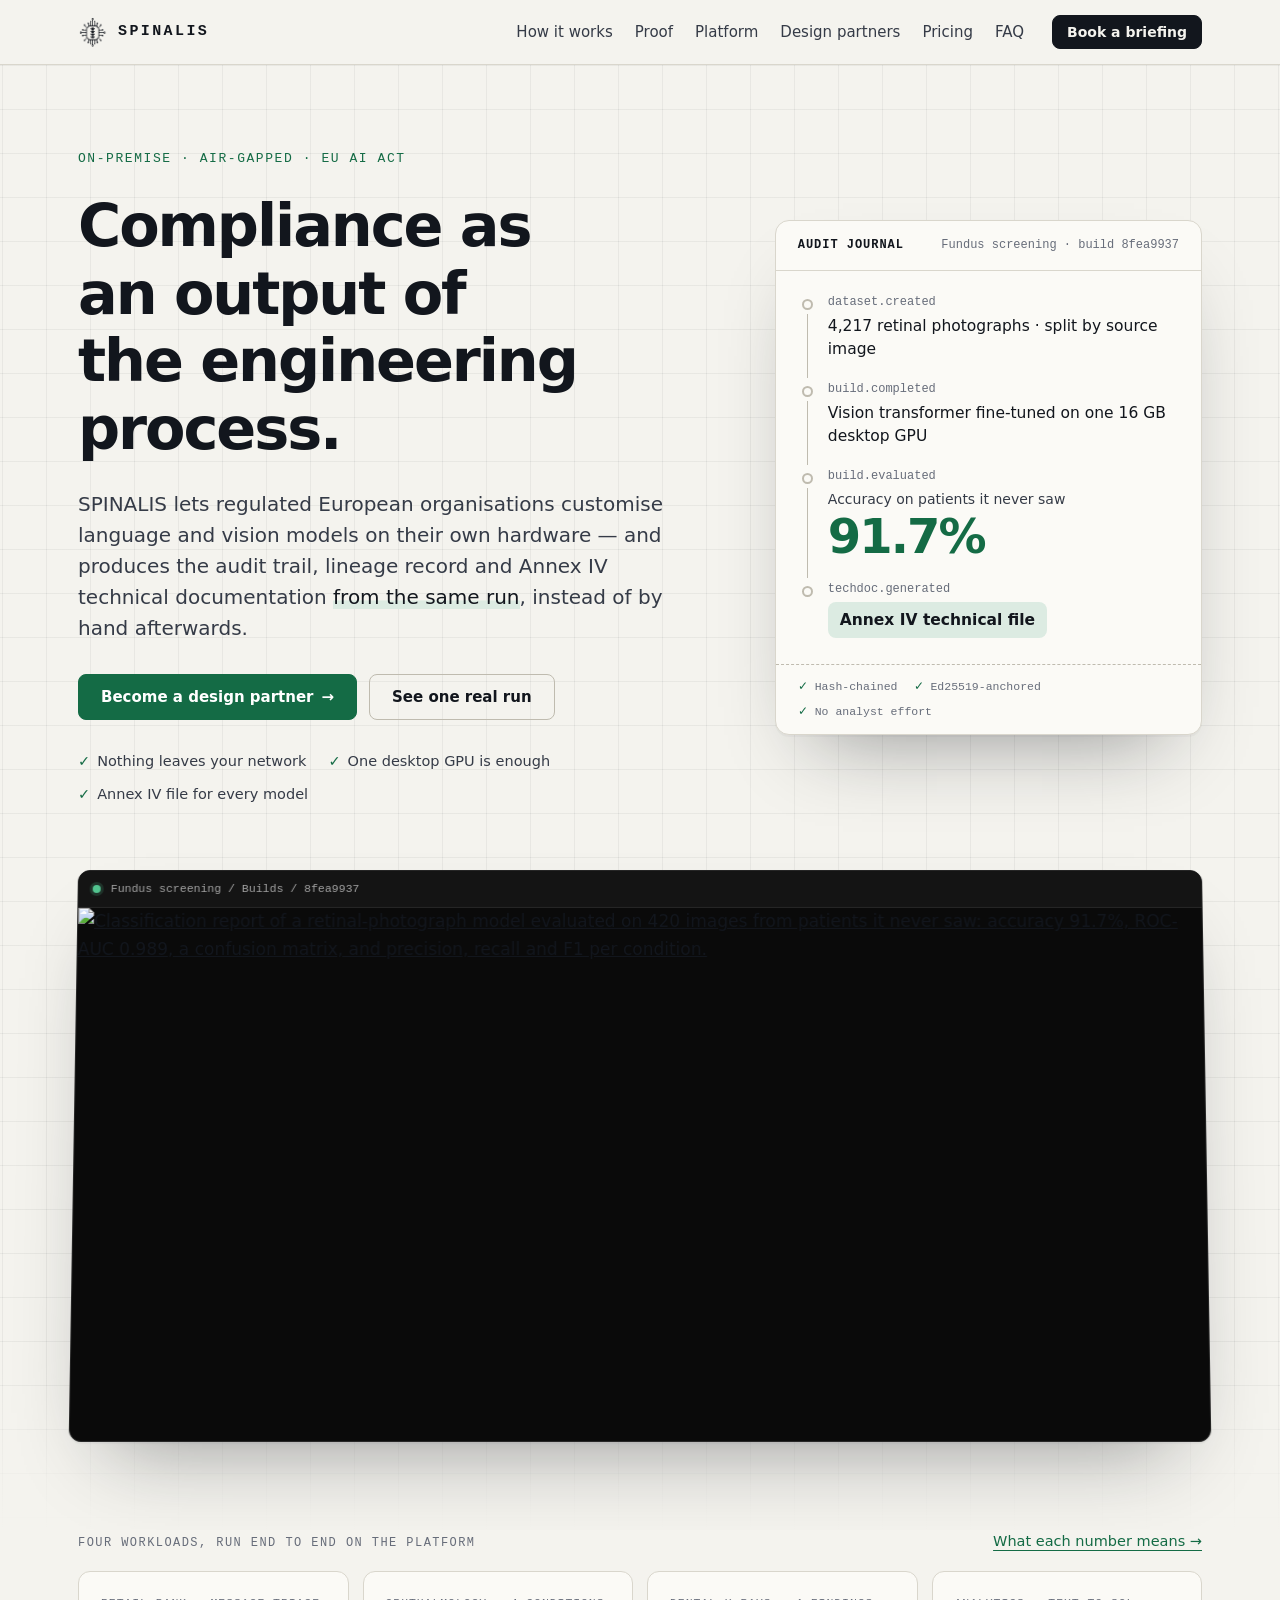
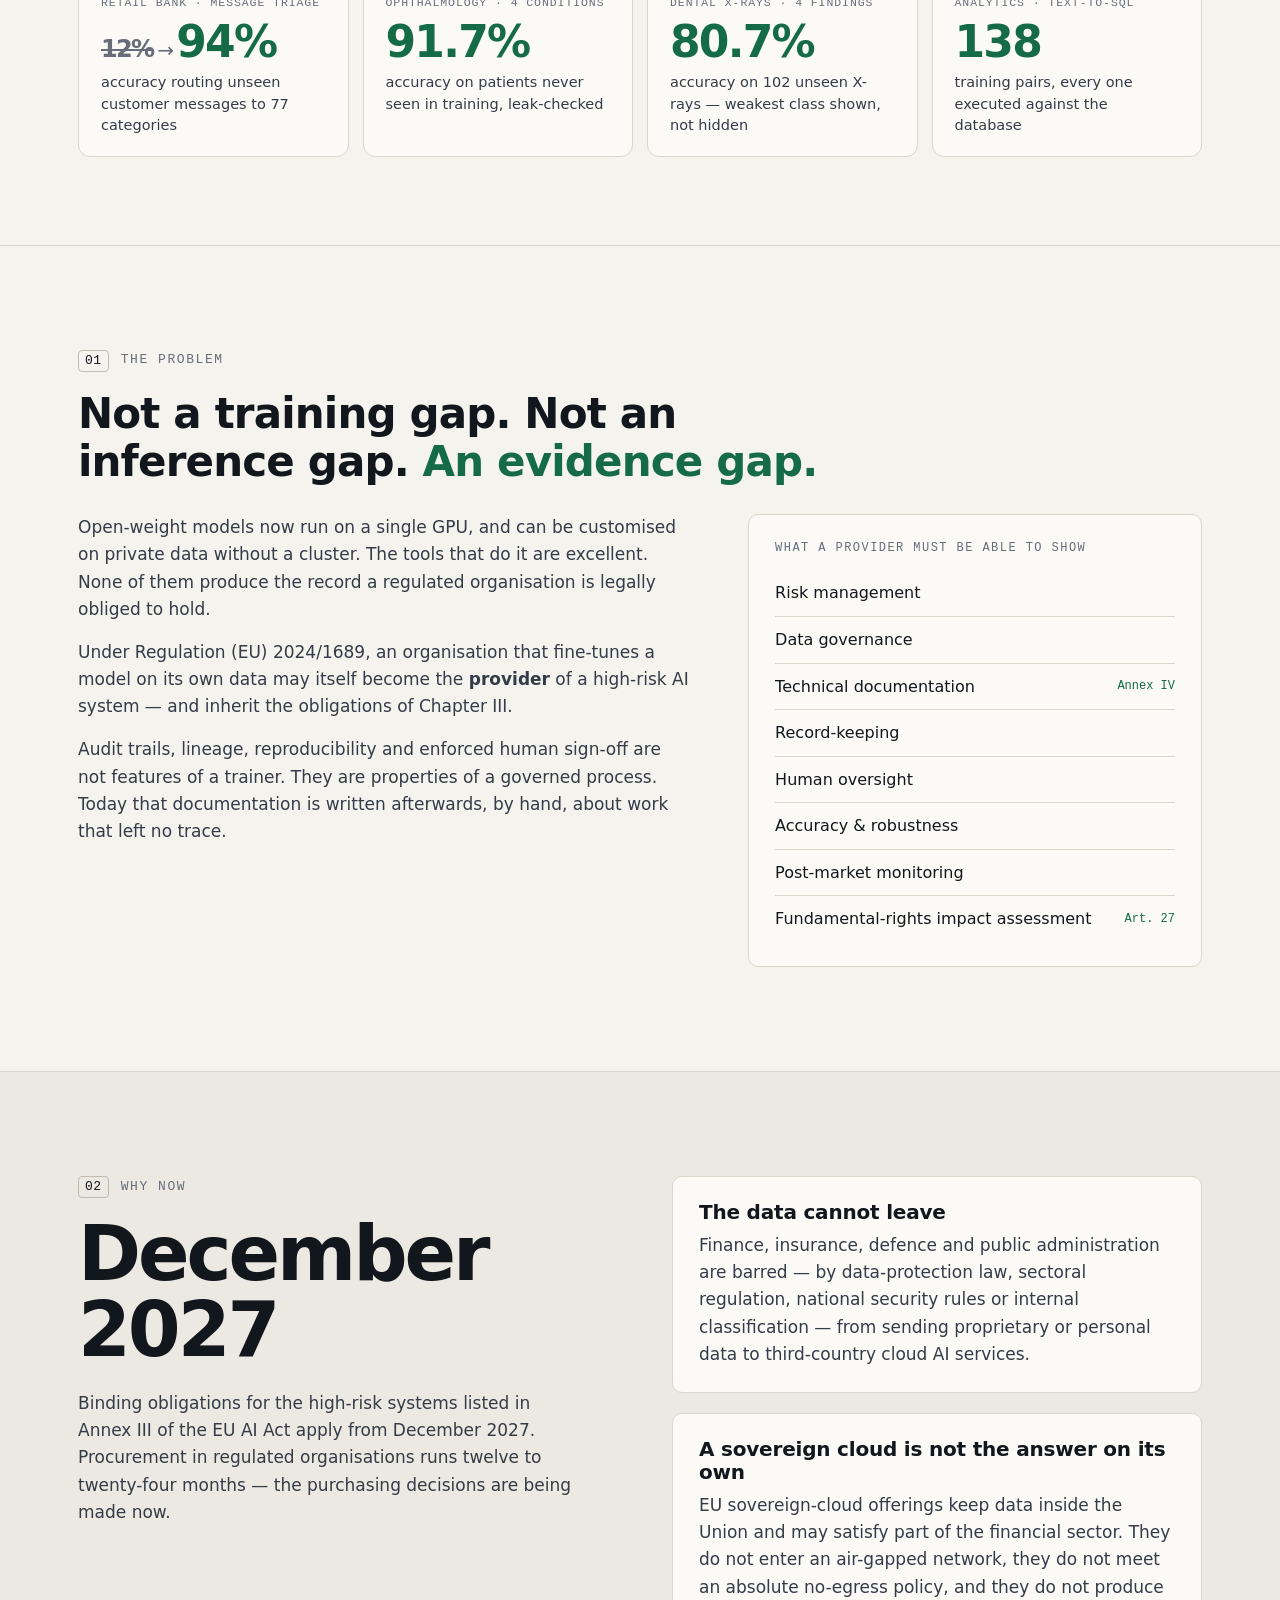
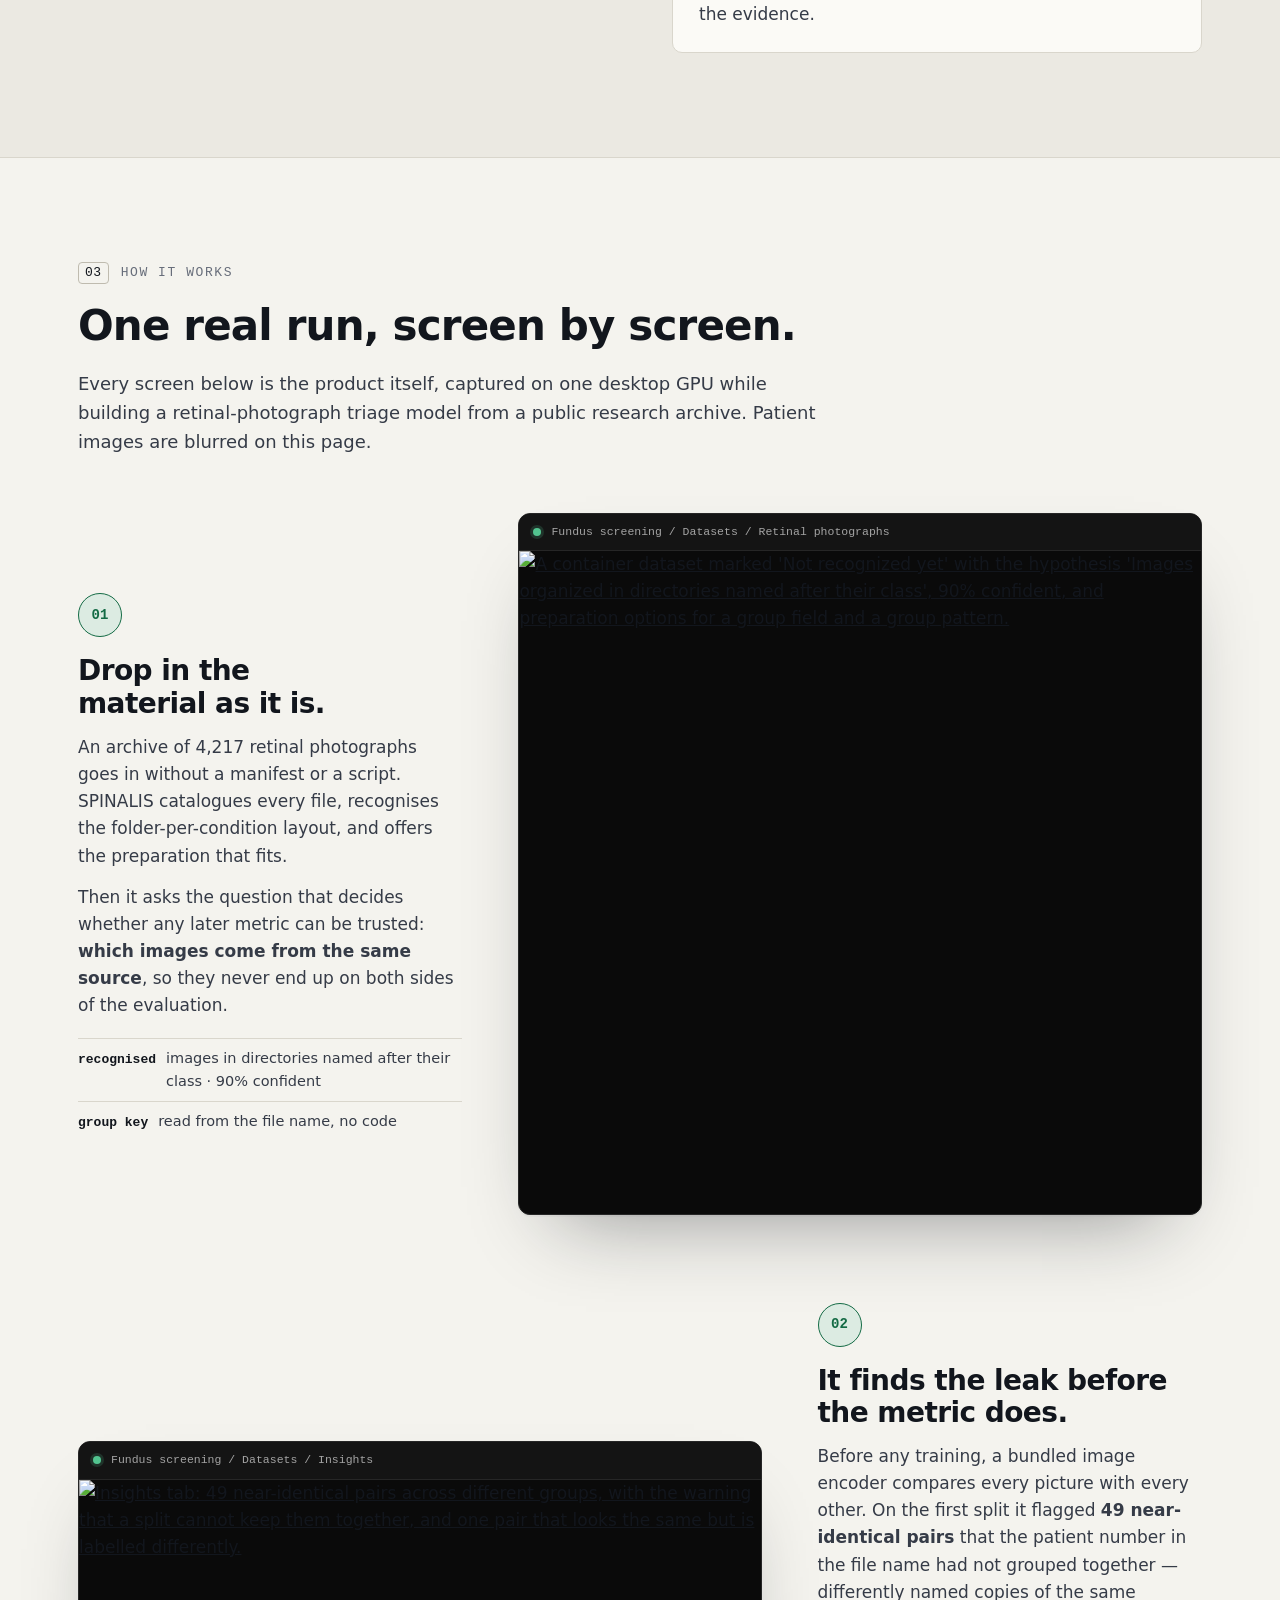
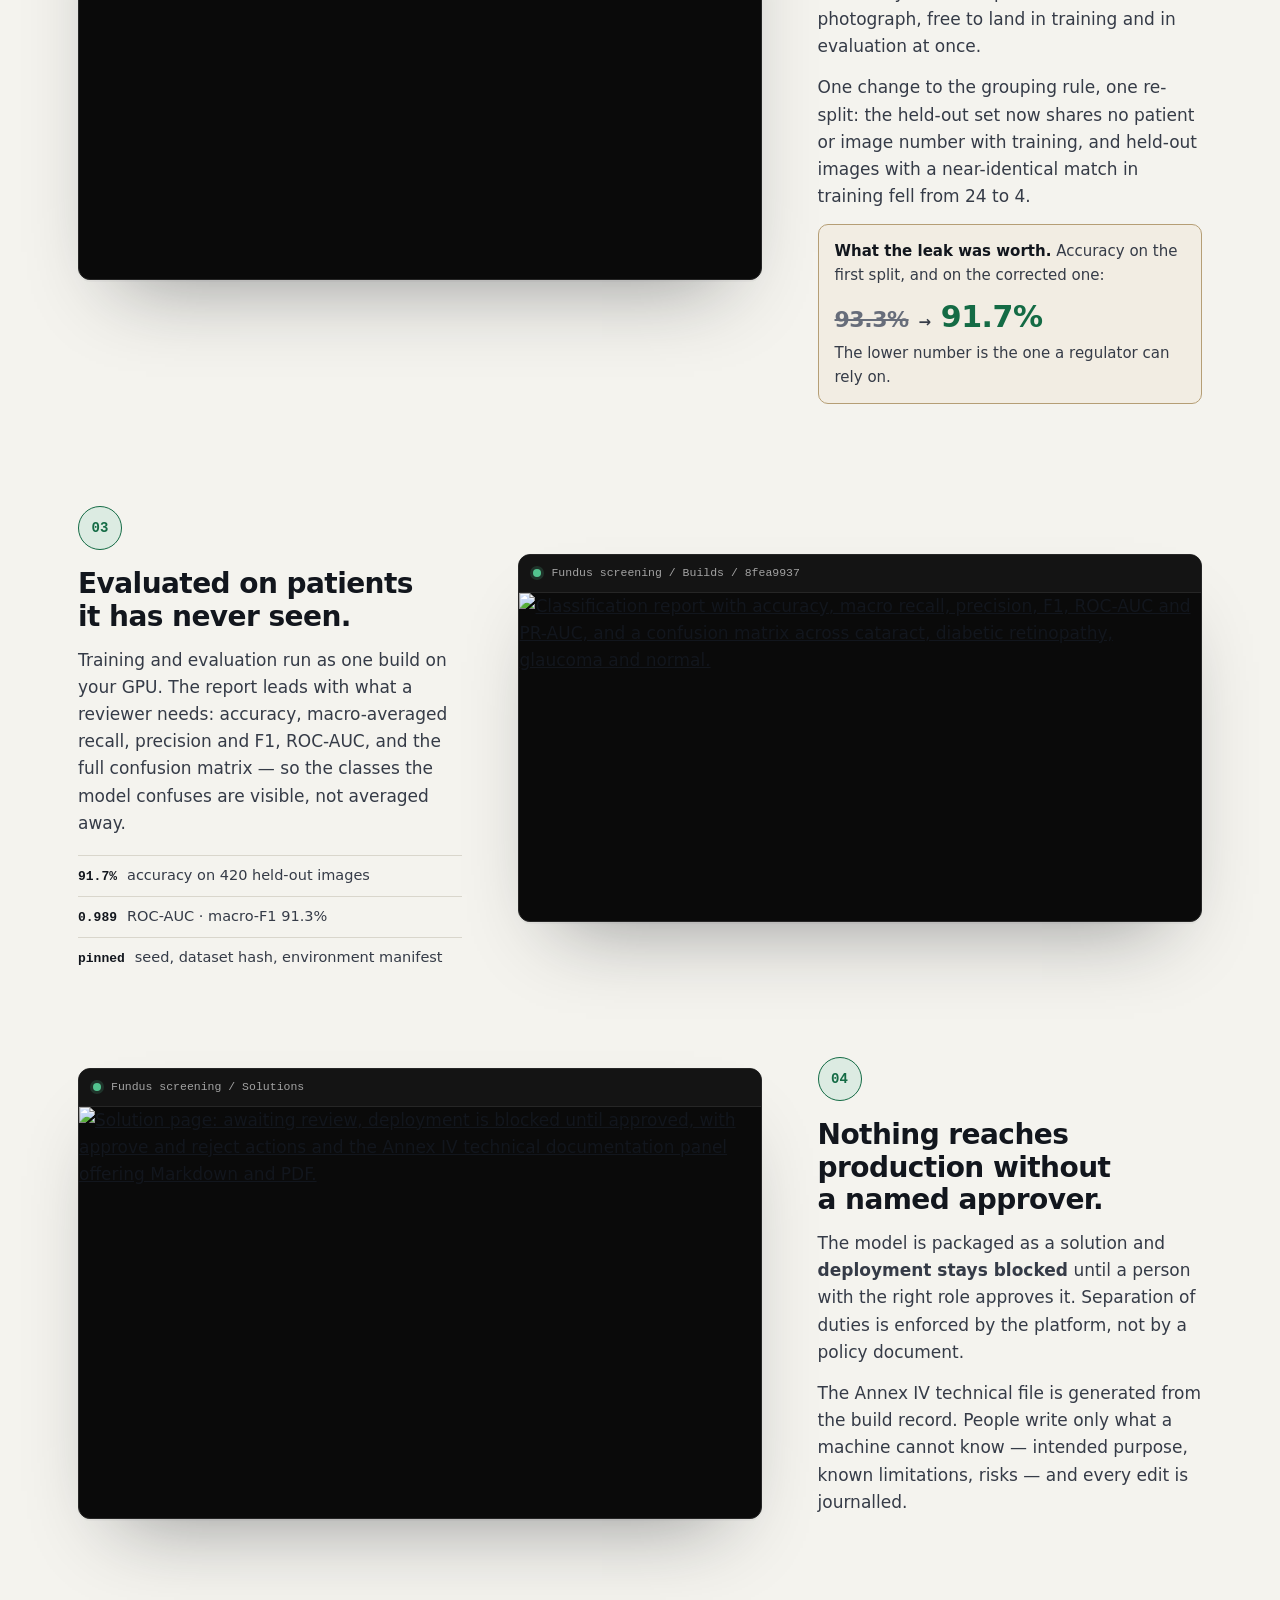
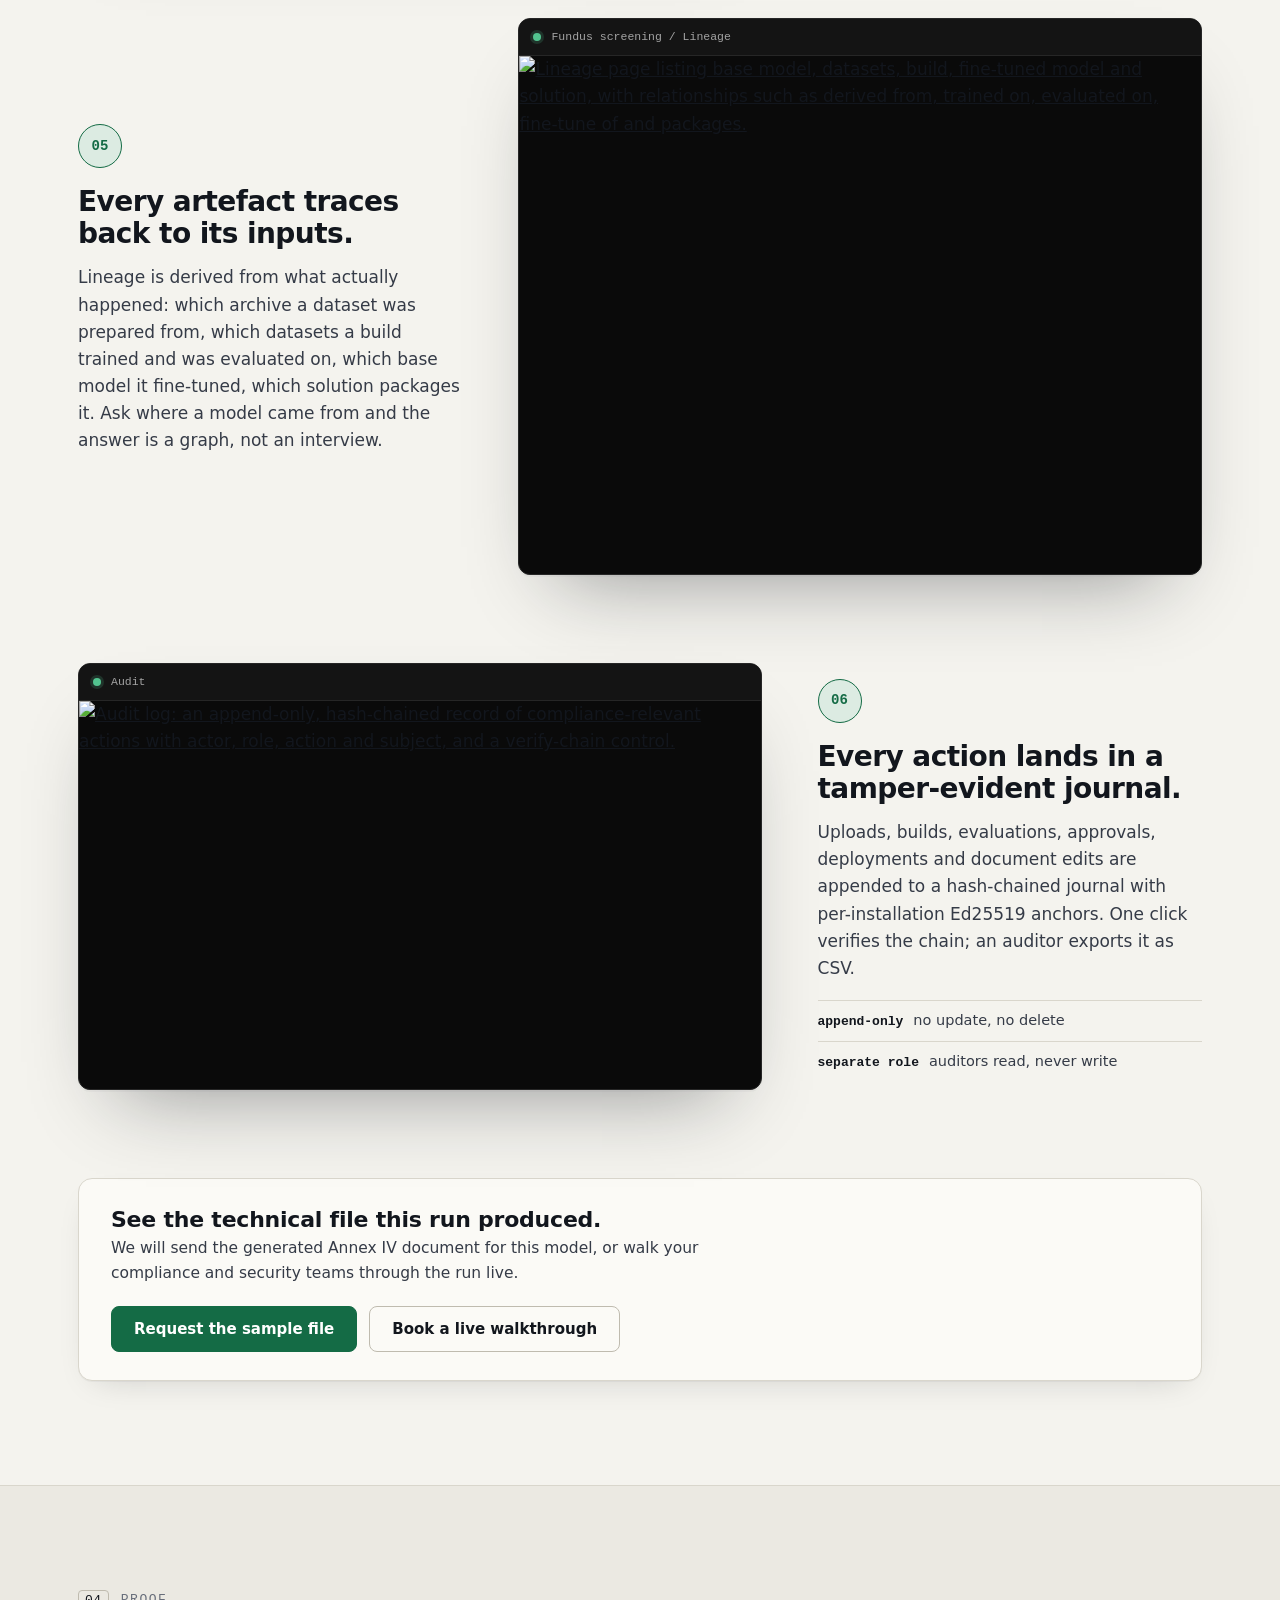
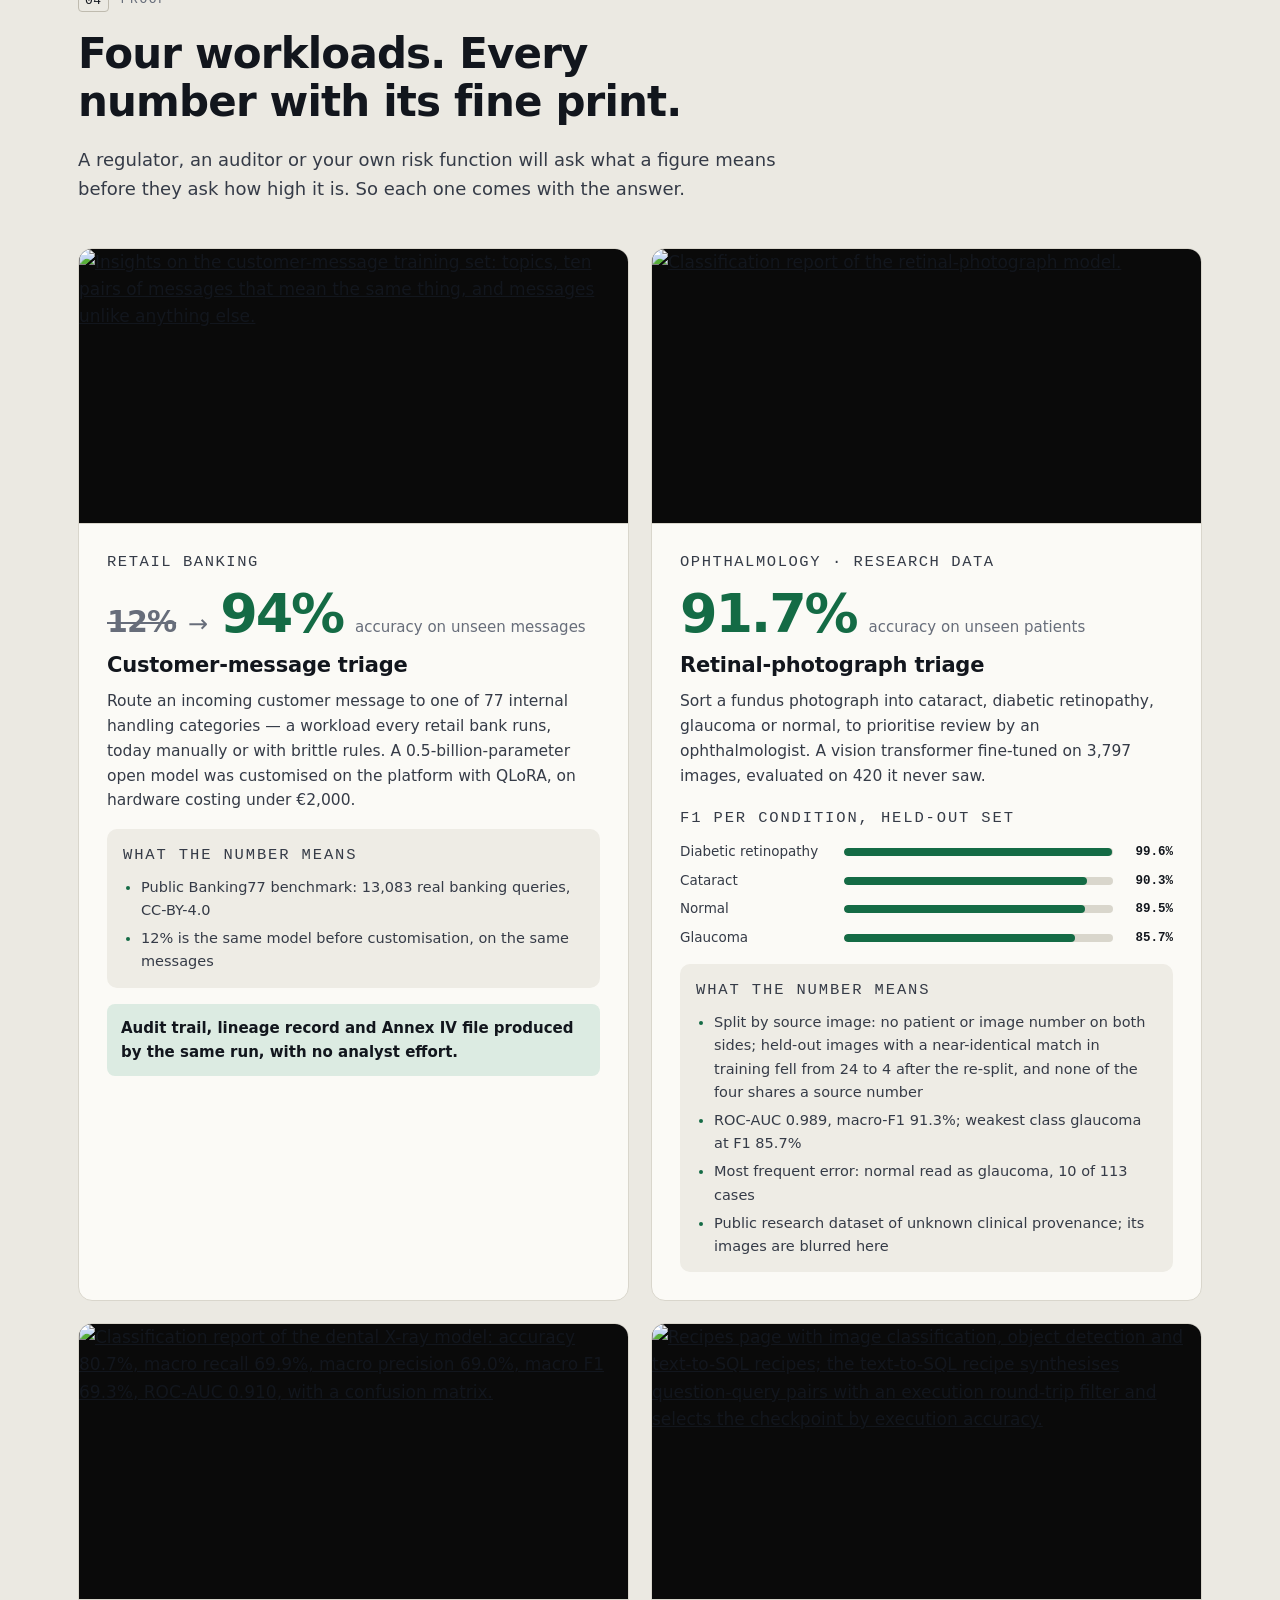
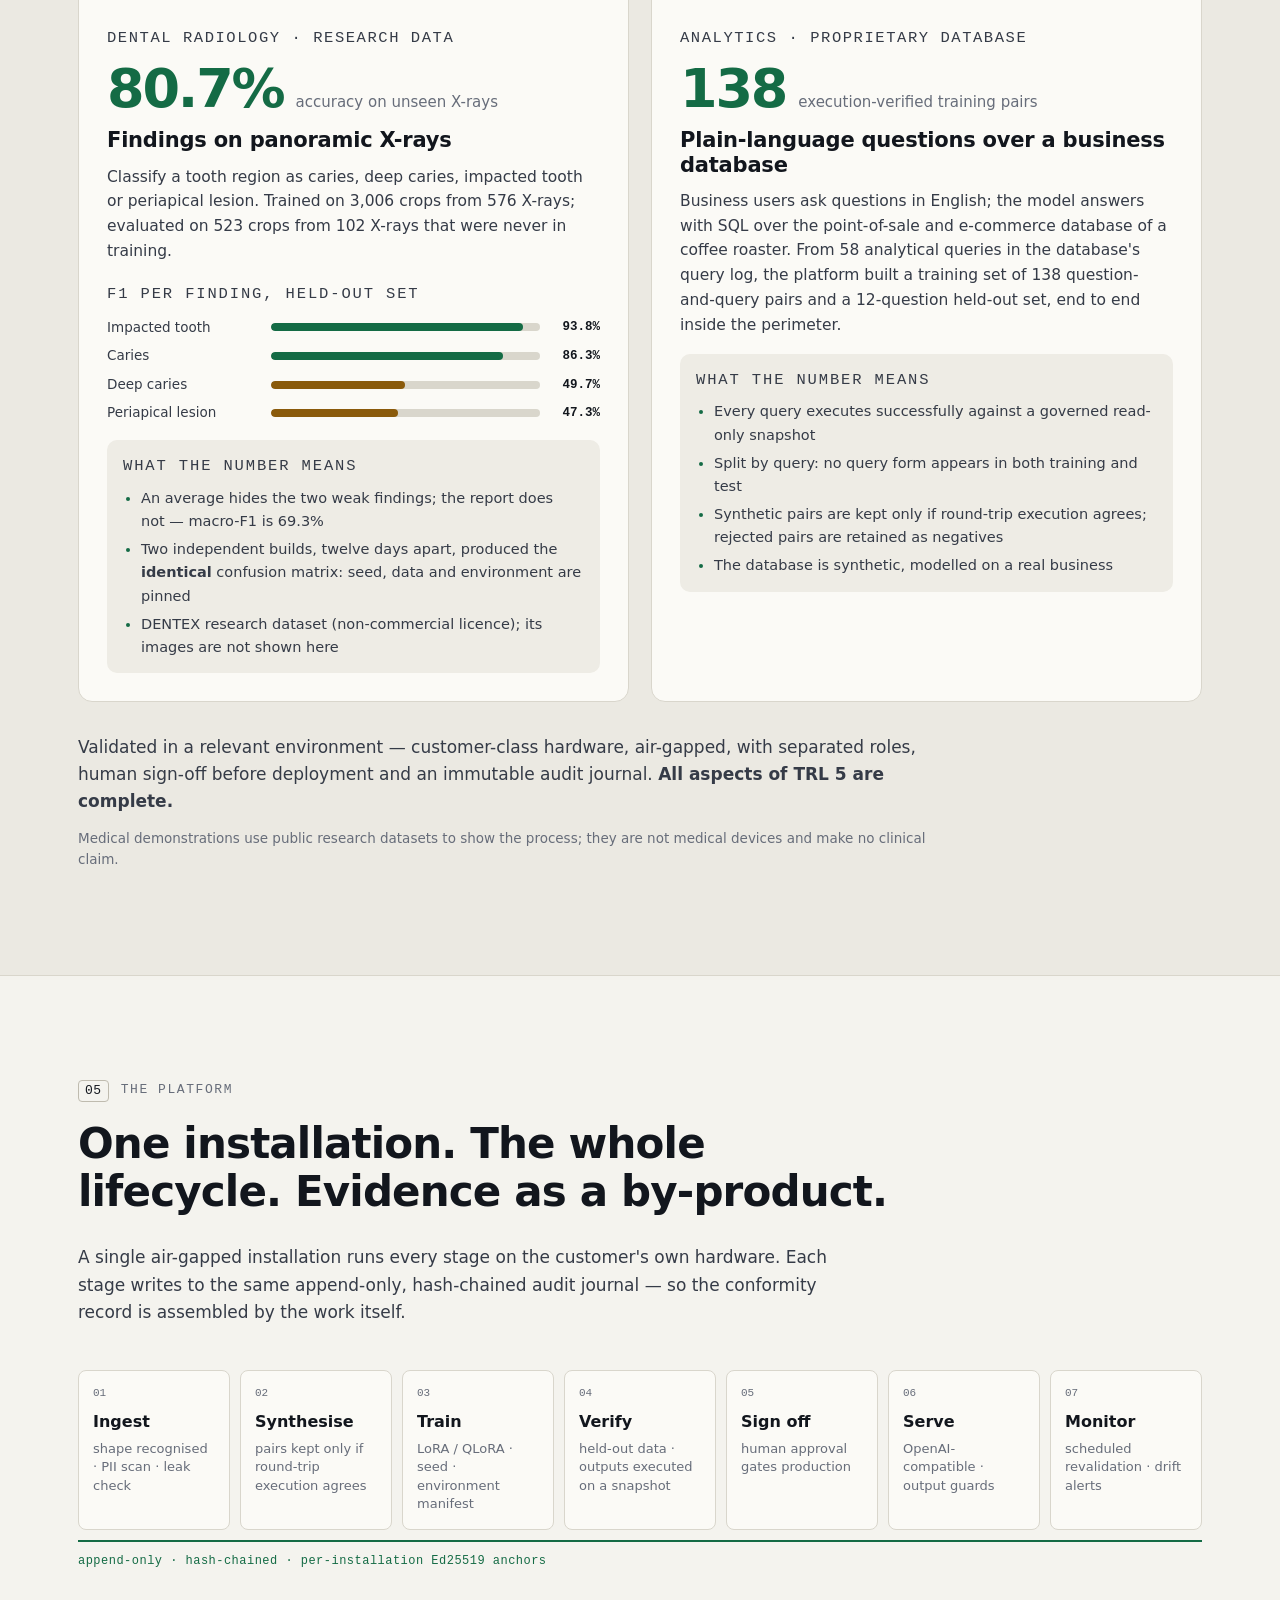
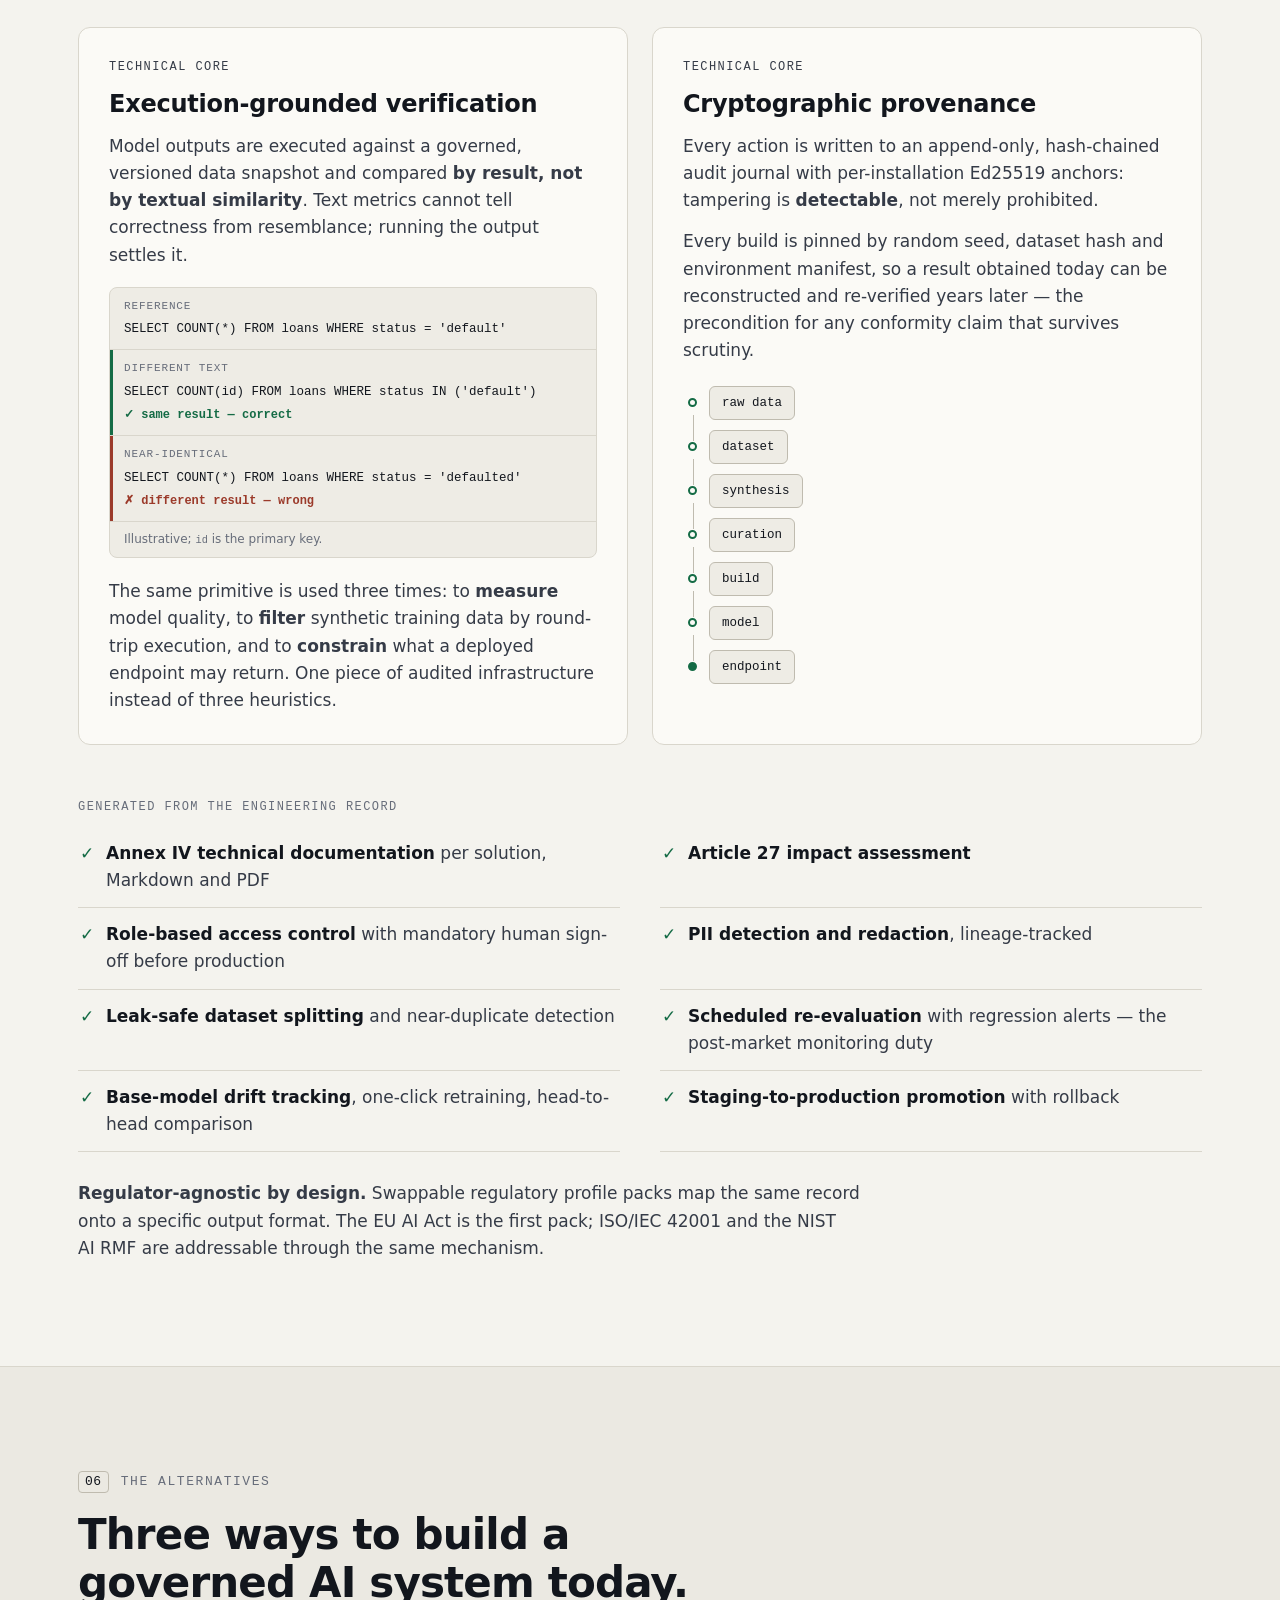
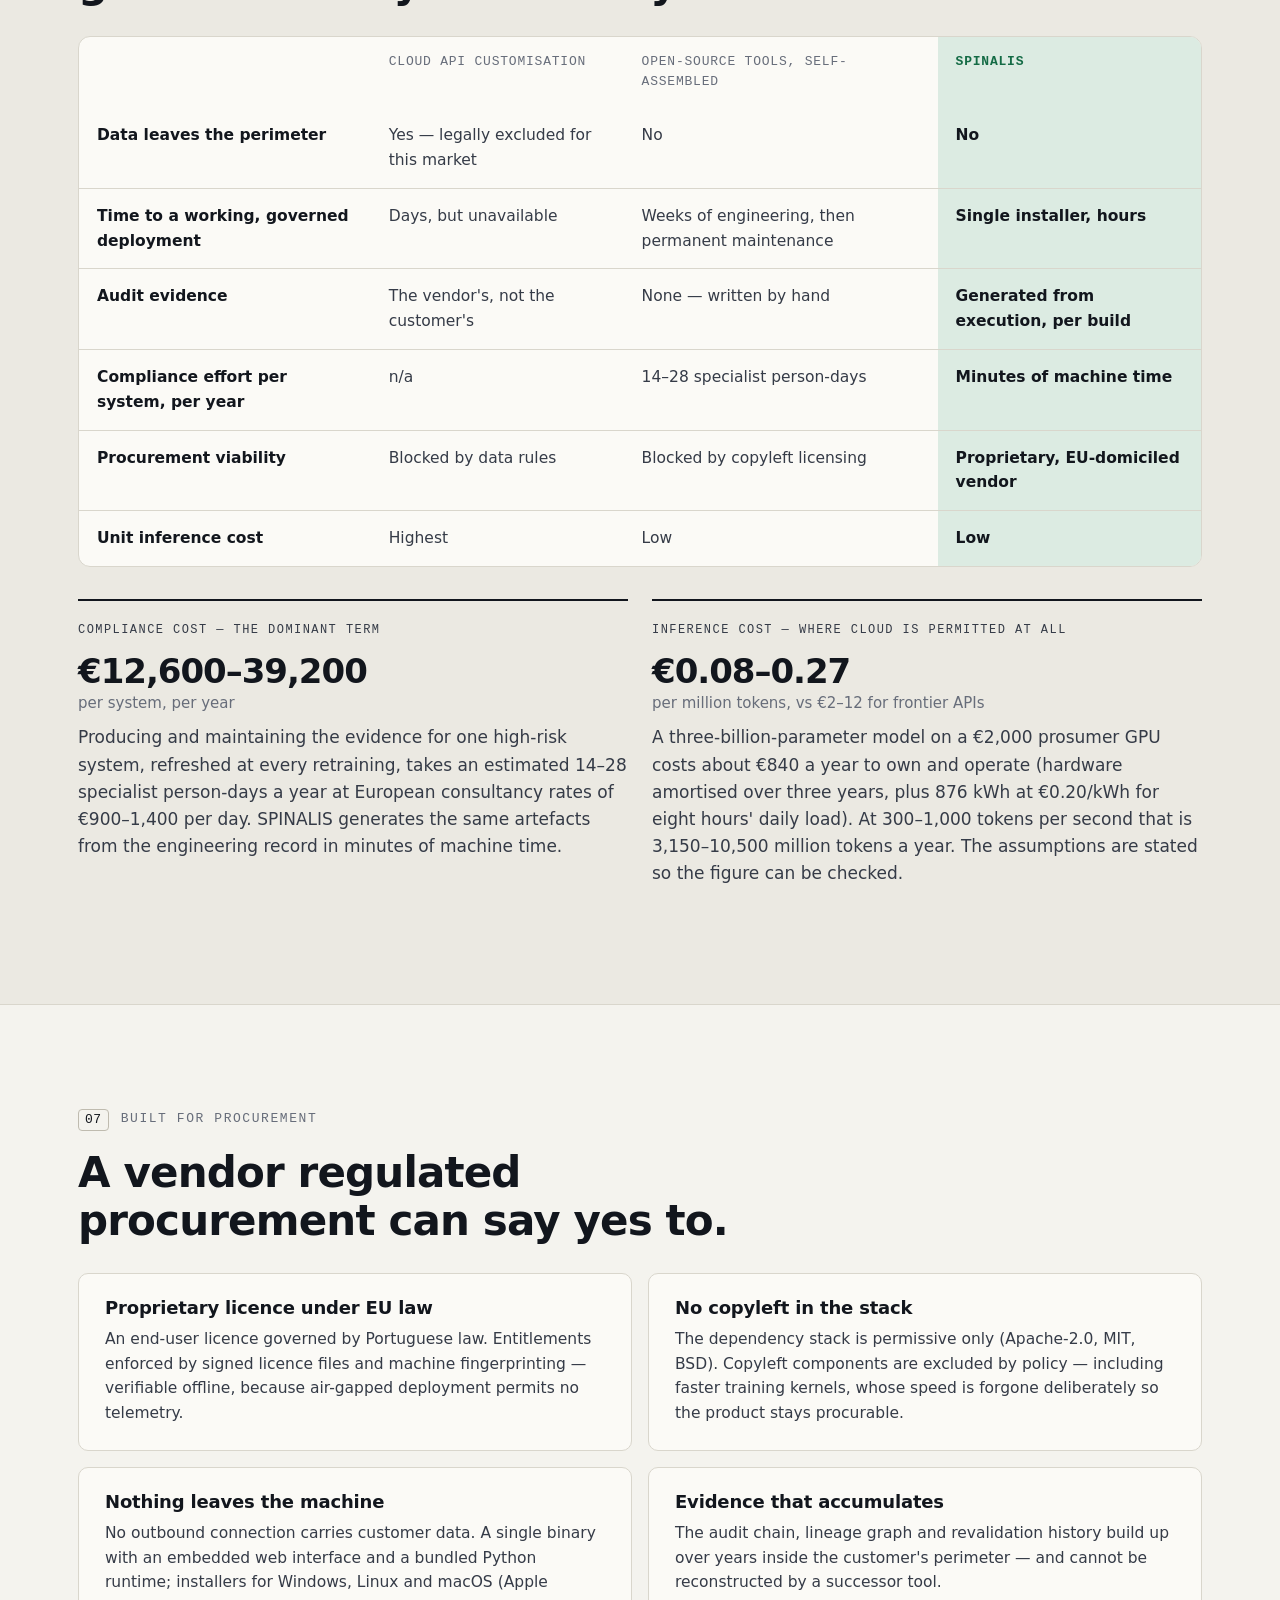
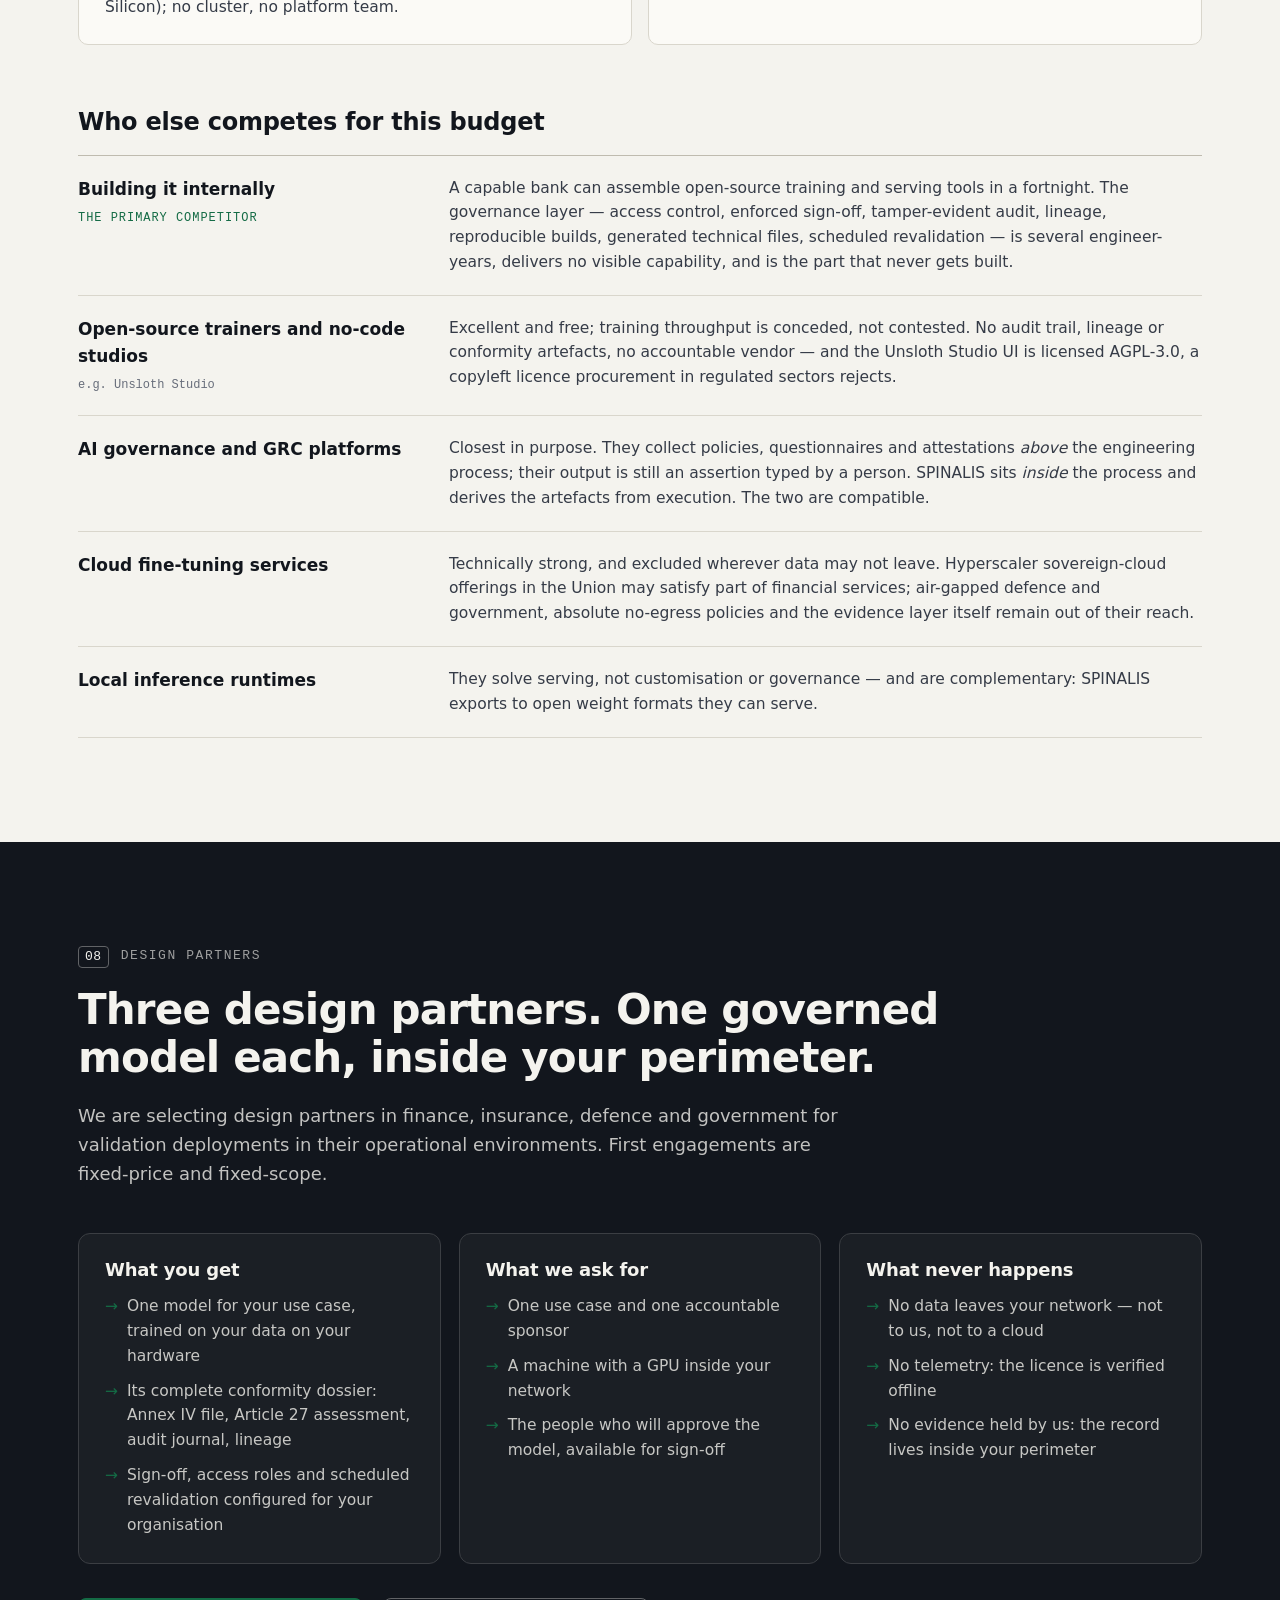
==== commit 37662071: "update site contacts" ====
--- a/index.html
+++ b/index.html
@@ -4,11 +4,11 @@
 <meta charset="utf-8">
 <meta name="viewport" content="width=device-width, initial-scale=1">
 <title>SPINALIS — Governed on-premise AI for regulated European organisations</title>
-<meta name="description" content="Customise small language models on your own hardware, air-gapped, and get the audit trail, lineage and EU AI Act Annex IV technical documentation from the same run.">
+<meta name="description" content="Customise language and vision models on your own hardware, air-gapped, and get the audit trail, lineage and EU AI Act Annex IV technical documentation from the same run.">
 <meta name="color-scheme" content="light dark">
 <meta property="og:type" content="website">
 <meta property="og:title" content="SPINALIS — Compliance as an output of the engineering process">
-<meta property="og:description" content="Governed on-premise customisation of small language models for regulated European organisations.">
+<meta property="og:description" content="Governed on-premise customisation of AI models for regulated European organisations. Four workloads validated end to end.">
 <meta property="og:image" content="assets/og-image.png">
 <link rel="icon" type="image/png" sizes="32x32" href="assets/favicon-32.png">
 <link rel="apple-touch-icon" href="assets/apple-touch-icon.png">
@@ -24,13 +24,15 @@
       <span class="wordmark">SPINALIS</span>
     </a>
     <nav class="nav" aria-label="Sections">
-      <a href="#problem">Problem</a>
+      <a href="#how">How it works</a>
+      <a href="#evidence">Proof</a>
       <a href="#platform">Platform</a>
-      <a href="#evidence">Evidence</a>
+      <a href="#partners">Design partners</a>
       <a href="#pricing">Pricing</a>
-      <a href="#team">Team</a>
+      <a href="#faq">FAQ</a>
     </nav>
-    <a class="btn btn-small" href="#contact">Contact</a>
+    <!-- REPLACE_BEFORE_PUBLISHING: every k.khrimpach@gmail.com on this page (see README.md). -->
+    <a class="btn btn-small" href="mailto:k.khrimpach@gmail.com?subject=Briefing%20request">Book a briefing</a>
   </div>
 </header>
 
@@ -42,40 +44,69 @@
     <div class="hero-copy">
       <p class="eyebrow">On-premise&nbsp;· Air-gapped&nbsp;· EU AI Act</p>
       <h1>Compliance as an output of the engineering process.</h1>
-      <p class="lead">SPINALIS lets regulated European organisations customise small language models on their own hardware&nbsp;— and produces the audit trail, lineage record and Annex&nbsp;IV technical documentation <em>from the same run</em>, instead of by hand afterwards.</p>
+      <p class="lead">SPINALIS lets regulated European organisations customise language and vision models on their own hardware&nbsp;— and produces the audit trail, lineage record and Annex&nbsp;IV technical documentation <em>from the same run</em>, instead of by hand afterwards.</p>
       <div class="cta-row">
-        <a class="btn" href="#contact">Become a design partner</a>
-        <a class="btn btn-ghost" href="#evidence">See the evidence</a>
-      </div>
-      <p class="hero-meta">Data synthesis, training, execution-grounded evaluation, serving and export&nbsp;— one installation, no data egress.</p>
-    </div>
-
-    <figure class="record" aria-label="Record of one validation run">
+        <a class="btn btn-accent" href="#partners">Become a design partner <span class="arr" aria-hidden="true">→</span></a>
+        <a class="btn btn-ghost" href="#how">See one real run</a>
+      </div>
+      <ul class="hero-points">
+        <li>Nothing leaves your network</li>
+        <li>One desktop GPU is enough</li>
+        <li>Annex&nbsp;IV file for every model</li>
+      </ul>
+    </div>
+
+    <figure class="record" aria-label="Audit journal entries for this build">
       <figcaption class="record-head">
-        <span class="record-title">Build record</span>
-        <span class="record-sub">Customer-message triage · retail bank</span>
+        <span class="record-title">Audit journal</span>
+        <span class="record-sub">Fundus screening · build 8fea9937</span>
       </figcaption>
       <ol class="journal">
-        <li>
-          <span class="j-event">dataset.registered</span>
-          <span class="j-body">Banking77 — 13,083 real banking queries, 77 handling categories</span>
-        </li>
-        <li>
-          <span class="j-event">build.completed</span>
-          <span class="j-body">0.5B open-weight model · QLoRA · one desktop GPU under €2,000</span>
-        </li>
-        <li class="j-metric">
-          <span class="j-event">evaluation.completed</span>
-          <span class="j-body"><span class="j-label">Accuracy on unseen messages</span>
-            <span class="big-delta"><span class="from">12%</span><span class="arrow" aria-hidden="true">→</span><span class="to">94%</span></span></span>
-        </li>
-        <li class="j-artefact">
-          <span class="j-event">evidence.generated</span>
-          <span class="j-body">Audit trail · lineage record · Annex&nbsp;IV technical file</span>
-        </li>
+        <li><span class="j-event">dataset.created</span><span class="j-body">4,217 retinal photographs · split by source image</span></li>
+        <li><span class="j-event">build.completed</span><span class="j-body">Vision transformer fine-tuned on one 16&nbsp;GB desktop GPU</span></li>
+        <li class="j-metric"><span class="j-event">build.evaluated</span><span class="j-body"><span class="j-label">Accuracy on patients it never saw</span><strong>91.7%</strong></span></li>
+        <li class="j-artefact"><span class="j-event">techdoc.generated</span><span class="j-body">Annex&nbsp;IV technical file</span></li>
       </ol>
-      <p class="record-foot"><span>Hash-chained journal</span><span>Ed25519-anchored</span><span>No analyst effort</span></p>
+      <p class="record-foot"><span>Hash-chained</span><span>Ed25519-anchored</span><span>No analyst effort</span></p>
     </figure>
+  </div>
+  <div class="wrap hero-shot">
+    <figure class="window">
+      <figcaption class="window-bar"><span>Fundus screening&nbsp;/ Builds&nbsp;/ 8fea9937</span></figcaption>
+      <a href="assets/screens/hero.webp"><img src="assets/screens/hero.webp" width="1600" height="748" alt="Classification report of a retinal-photograph model evaluated on 420 images from patients it never saw: accuracy 91.7%, ROC-AUC 0.989, a confusion matrix, and precision, recall and F1 per condition." fetchpriority="high"></a>
+    </figure>
+  </div>
+</section>
+
+<!-- ============================== PROOF STRIP ============================== -->
+<section class="proof" aria-labelledby="proof-title">
+  <div class="wrap">
+    <div class="proof-head">
+      <p class="small-head" id="proof-title">Four workloads, run end to end on the platform</p>
+      <a href="#evidence">What each number means&nbsp;→</a>
+    </div>
+    <ul class="proof-grid">
+      <li>
+        <span class="p-domain">Retail bank · message triage</span>
+        <span class="p-num"><span class="from">12%</span><span class="arrow" aria-hidden="true">→</span>94%</span>
+        <a class="p-what" href="#demo-bank">accuracy routing unseen customer messages to 77 categories</a>
+      </li>
+      <li>
+        <span class="p-domain">Ophthalmology · 4 conditions</span>
+        <span class="p-num">91.7%</span>
+        <a class="p-what" href="#demo-fundus">accuracy on patients never seen in training, leak-checked</a>
+      </li>
+      <li>
+        <span class="p-domain">Dental X-rays · 4 findings</span>
+        <span class="p-num">80.7%</span>
+        <a class="p-what" href="#demo-dental">accuracy on 102 unseen X-rays&nbsp;— weakest class shown, not hidden</a>
+      </li>
+      <li>
+        <span class="p-domain">Analytics · text-to-SQL</span>
+        <span class="p-num">138</span>
+        <a class="p-what" href="#demo-sql">training pairs, every one executed against the database</a>
+      </li>
+    </ul>
   </div>
 </section>
 
@@ -86,7 +117,7 @@
     <h2>Not a training gap. Not an inference gap. <span class="accent">An evidence gap.</span></h2>
     <div class="two-col">
       <div class="prose">
-        <p>Open-weight models of one to eight billion parameters now run on a single GPU, and can be customised on private data without a cluster. The tools that do it are excellent. None of them produce the record a regulated organisation is legally obliged to hold.</p>
+        <p>Open-weight models now run on a single GPU, and can be customised on private data without a cluster. The tools that do it are excellent. None of them produce the record a regulated organisation is legally obliged to hold.</p>
         <p>Under Regulation (EU)&nbsp;2024/1689, an organisation that fine-tunes a model on its own data may itself become the <strong>provider</strong> of a high-risk AI system&nbsp;— and inherit the obligations of Chapter&nbsp;III.</p>
         <p>Audit trails, lineage, reproducibility and enforced human sign-off are not features of a trainer. They are properties of a governed process. Today that documentation is written afterwards, by hand, about work that left no trace.</p>
       </div>
@@ -128,18 +159,225 @@
   </div>
 </section>
 
-<!-- ============================== 03 PLATFORM ============================== -->
+<!-- ============================== 03 HOW IT WORKS ============================== -->
+<section class="section" id="how">
+  <div class="wrap">
+    <p class="kicker"><span>03</span>How it works</p>
+    <h2>One real run, screen by screen.</h2>
+    <p class="prose narrow section-lead">Every screen below is the product itself, captured on one desktop GPU while building a retinal-photograph triage model from a public research archive. Patient images are blurred on this page.</p>
+
+    <ol class="steps">
+      <li class="step">
+        <div class="step-copy">
+          <h3>Drop in the material as it is.</h3>
+          <p>An archive of 4,217 retinal photographs goes in without a manifest or a script. SPINALIS catalogues every file, recognises the folder-per-condition layout, and offers the preparation that fits.</p>
+          <p>Then it asks the question that decides whether any later metric can be trusted: <strong>which images come from the same source</strong>, so they never end up on both sides of the evaluation.</p>
+          <ul class="step-facts">
+            <li><b>recognised</b> images in directories named after their class · 90% confident</li>
+            <li><b>group key</b> read from the file name, no code</li>
+          </ul>
+        </div>
+        <figure class="window">
+          <figcaption class="window-bar"><span>Fundus screening&nbsp;/ Datasets&nbsp;/ Retinal photographs</span></figcaption>
+          <a href="assets/screens/ingest.webp"><img src="assets/screens/ingest.webp" width="1400" height="1361" alt="A container dataset marked 'Not recognized yet' with the hypothesis 'Images organized in directories named after their class', 90% confident, and preparation options for a group field and a group pattern." loading="lazy" decoding="async"></a>
+        </figure>
+      </li>
+
+      <li class="step">
+        <div class="step-copy">
+          <h3>It finds the leak before the metric does.</h3>
+          <p>Before any training, a bundled image encoder compares every picture with every other. On the first split it flagged <strong>49 near-identical pairs</strong> that the patient number in the file name had not grouped together&nbsp;— differently named copies of the same photograph, free to land in training and in evaluation at once.</p>
+          <p>One change to the grouping rule, one re-split: the held-out set now shares no patient or image number with training, and held-out images with a near-identical match in training fell from 24 to&nbsp;4.</p>
+          <p class="callout"><strong>What the leak was worth.</strong> Accuracy on the first split, and on the corrected one:<span class="before-after"><span class="was">93.3%</span><span aria-hidden="true">→</span><span class="is">91.7%</span></span>The lower number is the one a regulator can rely on.</p>
+        </div>
+        <figure class="window">
+          <figcaption class="window-bar"><span>Fundus screening&nbsp;/ Datasets&nbsp;/ Insights</span></figcaption>
+          <a href="assets/screens/leak.webp"><img src="assets/screens/leak.webp" width="1400" height="820" alt="Insights tab: 49 near-identical pairs across different groups, with the warning that a split cannot keep them together, and one pair that looks the same but is labelled differently." loading="lazy" decoding="async"></a>
+        </figure>
+      </li>
+
+      <li class="step">
+        <div class="step-copy">
+          <h3>Evaluated on patients it has never seen.</h3>
+          <p>Training and evaluation run as one build on your GPU. The report leads with what a reviewer needs: accuracy, macro-averaged recall, precision and F1, ROC-AUC, and the full confusion matrix&nbsp;— so the classes the model confuses are visible, not averaged away.</p>
+          <ul class="step-facts">
+            <li><b>91.7%</b> accuracy on 420 held-out images</li>
+            <li><b>0.989</b> ROC-AUC · macro-F1 91.3%</li>
+            <li><b>pinned</b> seed, dataset hash, environment manifest</li>
+          </ul>
+        </div>
+        <figure class="window">
+          <figcaption class="window-bar"><span>Fundus screening&nbsp;/ Builds&nbsp;/ 8fea9937</span></figcaption>
+          <a href="assets/screens/report.webp"><img src="assets/screens/report.webp" width="1400" height="674" alt="Classification report with accuracy, macro recall, precision, F1, ROC-AUC and PR-AUC, and a confusion matrix across cataract, diabetic retinopathy, glaucoma and normal." loading="lazy" decoding="async"></a>
+        </figure>
+      </li>
+
+      <li class="step">
+        <div class="step-copy">
+          <h3>Nothing reaches production without a named approver.</h3>
+          <p>The model is packaged as a solution and <strong>deployment stays blocked</strong> until a person with the right role approves it. Separation of duties is enforced by the platform, not by a policy document.</p>
+          <p>The Annex&nbsp;IV technical file is generated from the build record. People write only what a machine cannot know&nbsp;— intended purpose, known limitations, risks&nbsp;— and every edit is journalled.</p>
+        </div>
+        <figure class="window">
+          <figcaption class="window-bar"><span>Fundus screening&nbsp;/ Solutions</span></figcaption>
+          <a href="assets/screens/signoff.webp"><img src="assets/screens/signoff.webp" width="1400" height="845" alt="Solution page: awaiting review, deployment is blocked until approved, with approve and reject actions and the Annex IV technical documentation panel offering Markdown and PDF." loading="lazy" decoding="async"></a>
+        </figure>
+      </li>
+
+      <li class="step">
+        <div class="step-copy">
+          <h3>Every artefact traces back to its inputs.</h3>
+          <p>Lineage is derived from what actually happened: which archive a dataset was prepared from, which datasets a build trained and was evaluated on, which base model it fine-tuned, which solution packages it. Ask where a model came from and the answer is a graph, not an interview.</p>
+        </div>
+        <figure class="window">
+          <figcaption class="window-bar"><span>Fundus screening&nbsp;/ Lineage</span></figcaption>
+          <a href="assets/screens/lineage.webp"><img src="assets/screens/lineage.webp" width="1400" height="1063" alt="Lineage page listing base model, datasets, build, fine-tuned model and solution, with relationships such as derived from, trained on, evaluated on, fine-tune of and packages." loading="lazy" decoding="async"></a>
+        </figure>
+      </li>
+
+      <li class="step">
+        <div class="step-copy">
+          <h3>Every action lands in a tamper-evident journal.</h3>
+          <p>Uploads, builds, evaluations, approvals, deployments and document edits are appended to a hash-chained journal with per-installation Ed25519 anchors. One click verifies the chain; an auditor exports it as CSV.</p>
+          <ul class="step-facts">
+            <li><b>append-only</b> no update, no delete</li>
+            <li><b>separate role</b> auditors read, never write</li>
+          </ul>
+        </div>
+        <figure class="window">
+          <figcaption class="window-bar"><span>Audit</span></figcaption>
+          <a href="assets/screens/audit.webp"><img src="assets/screens/audit.webp" width="1400" height="796" alt="Audit log: an append-only, hash-chained record of compliance-relevant actions with actor, role, action and subject, and a verify-chain control." loading="lazy" decoding="async"></a>
+        </figure>
+      </li>
+    </ol>
+
+    <div class="cta-band">
+      <div>
+        <h3>See the technical file this run produced.</h3>
+        <p>We will send the generated Annex&nbsp;IV document for this model, or walk your compliance and security teams through the run live.</p>
+      </div>
+      <div class="cta-row">
+        <a class="btn btn-accent" href="mailto:k.khrimpach@gmail.com?subject=Sample%20Annex%20IV%20technical%20file">Request the sample file</a>
+        <a class="btn btn-ghost" href="mailto:k.khrimpach@gmail.com?subject=Live%20walkthrough">Book a live walkthrough</a>
+      </div>
+    </div>
+  </div>
+</section>
+
+<!-- ============================== 04 EVIDENCE ============================== -->
+<section class="section section-band" id="evidence">
+  <div class="wrap">
+    <p class="kicker"><span>04</span>Proof</p>
+    <h2>Four workloads. Every number with its fine print.</h2>
+    <p class="prose narrow section-lead">A regulator, an auditor or your own risk function will ask what a figure means before they ask how high it is. So each one comes with the answer.</p>
+
+    <div class="demos">
+      <article class="demo" id="demo-bank">
+        <div class="demo-shot"><a href="assets/screens/bank.webp"><img src="assets/screens/bank.webp" width="1200" height="600" alt="Insights on the customer-message training set: topics, ten pairs of messages that mean the same thing, and messages unlike anything else." loading="lazy" decoding="async"></a></div>
+        <div class="demo-body">
+          <p class="demo-domain">Retail banking</p>
+          <p class="demo-figure"><span class="from">12%</span><span class="arrow" aria-hidden="true">→</span><span class="n">94%</span><span class="unit">accuracy on unseen messages</span></p>
+          <h3>Customer-message triage</h3>
+          <p>Route an incoming customer message to one of 77 internal handling categories&nbsp;— a workload every retail bank runs, today manually or with brittle rules. A 0.5-billion-parameter open model was customised on the platform with QLoRA, on hardware costing under €2,000.</p>
+          <div class="means">
+            <p class="small-head">What the number means</p>
+            <ul>
+              <li>Public Banking77 benchmark: 13,083 real banking queries, CC-BY-4.0</li>
+              <li>12% is the same model before customisation, on the same messages</li>
+            </ul>
+          </div>
+          <p class="demo-evidence">Audit trail, lineage record and Annex&nbsp;IV file produced by the same run, with no analyst effort.</p>
+        </div>
+      </article>
+
+      <article class="demo" id="demo-fundus">
+        <div class="demo-shot"><a href="assets/screens/report.webp"><img src="assets/screens/fundus.webp" width="1200" height="600" alt="Classification report of the retinal-photograph model." loading="lazy" decoding="async"></a></div>
+        <div class="demo-body">
+          <p class="demo-domain">Ophthalmology · research data</p>
+          <p class="demo-figure"><span class="n">91.7%</span><span class="unit">accuracy on unseen patients</span></p>
+          <h3>Retinal-photograph triage</h3>
+          <p>Sort a fundus photograph into cataract, diabetic retinopathy, glaucoma or normal, to prioritise review by an ophthalmologist. A vision transformer fine-tuned on 3,797 images, evaluated on 420 it never saw.</p>
+          <p class="small-head bars-head">F1 per condition, held-out set</p>
+          <ul class="bars">
+            <li><span>Diabetic retinopathy</span><span class="track"><span class="fill w996"></span></span><b>99.6%</b></li>
+            <li><span>Cataract</span><span class="track"><span class="fill w903"></span></span><b>90.3%</b></li>
+            <li><span>Normal</span><span class="track"><span class="fill w895"></span></span><b>89.5%</b></li>
+            <li><span>Glaucoma</span><span class="track"><span class="fill w857"></span></span><b>85.7%</b></li>
+          </ul>
+          <div class="means">
+            <p class="small-head">What the number means</p>
+            <ul>
+              <li>Split by source image: no patient or image number on both sides; held-out images with a near-identical match in training fell from 24 to 4 after the re-split, and none of the four shares a source number</li>
+              <li>ROC-AUC 0.989, macro-F1 91.3%; weakest class glaucoma at F1 85.7%</li>
+              <li>Most frequent error: normal read as glaucoma, 10 of 113 cases</li>
+              <li>Public research dataset of unknown clinical provenance; its images are blurred here</li>
+            </ul>
+          </div>
+        </div>
+      </article>
+
+      <article class="demo" id="demo-dental">
+        <div class="demo-shot"><a href="assets/screens/dental.webp"><img src="assets/screens/dental.webp" width="1200" height="600" alt="Classification report of the dental X-ray model: accuracy 80.7%, macro recall 69.9%, macro precision 69.0%, macro F1 69.3%, ROC-AUC 0.910, with a confusion matrix." loading="lazy" decoding="async"></a></div>
+        <div class="demo-body">
+          <p class="demo-domain">Dental radiology · research data</p>
+          <p class="demo-figure"><span class="n">80.7%</span><span class="unit">accuracy on unseen X-rays</span></p>
+          <h3>Findings on panoramic X-rays</h3>
+          <p>Classify a tooth region as caries, deep caries, impacted tooth or periapical lesion. Trained on 3,006 crops from 576 X-rays; evaluated on 523 crops from 102 X-rays that were never in training.</p>
+          <p class="small-head bars-head">F1 per finding, held-out set</p>
+          <ul class="bars">
+            <li><span>Impacted tooth</span><span class="track"><span class="fill w938"></span></span><b>93.8%</b></li>
+            <li><span>Caries</span><span class="track"><span class="fill w863"></span></span><b>86.3%</b></li>
+            <li class="weak"><span>Deep caries</span><span class="track"><span class="fill w497"></span></span><b>49.7%</b></li>
+            <li class="weak"><span>Periapical lesion</span><span class="track"><span class="fill w473"></span></span><b>47.3%</b></li>
+          </ul>
+          <div class="means">
+            <p class="small-head">What the number means</p>
+            <ul>
+              <li>An average hides the two weak findings; the report does not&nbsp;— macro-F1 is 69.3%</li>
+              <li>Two independent builds, twelve days apart, produced the <strong>identical</strong> confusion matrix: seed, data and environment are pinned</li>
+              <li>DENTEX research dataset (non-commercial licence); its images are not shown here</li>
+            </ul>
+          </div>
+        </div>
+      </article>
+
+      <article class="demo" id="demo-sql">
+        <div class="demo-shot"><a href="assets/screens/sql.webp"><img src="assets/screens/sql.webp" width="1200" height="600" alt="Recipes page with image classification, object detection and text-to-SQL recipes; the text-to-SQL recipe synthesises question-query pairs with an execution round-trip filter and selects the checkpoint by execution accuracy." loading="lazy" decoding="async"></a></div>
+        <div class="demo-body">
+          <p class="demo-domain">Analytics · proprietary database</p>
+          <p class="demo-figure"><span class="n">138</span><span class="unit">execution-verified training pairs</span></p>
+          <h3>Plain-language questions over a business database</h3>
+          <p>Business users ask questions in English; the model answers with SQL over the point-of-sale and e-commerce database of a coffee roaster. From 58 analytical queries in the database's query log, the platform built a training set of 138 question-and-query pairs and a 12-question held-out set, end to end inside the perimeter.</p>
+          <div class="means">
+            <p class="small-head">What the number means</p>
+            <ul>
+              <li>Every query executes successfully against a governed read-only snapshot</li>
+              <li>Split by query: no query form appears in both training and test</li>
+              <li>Synthetic pairs are kept only if round-trip execution agrees; rejected pairs are retained as negatives</li>
+              <li>The database is synthetic, modelled on a real business</li>
+            </ul>
+          </div>
+        </div>
+      </article>
+    </div>
+
+    <p class="trl">Validated in a relevant environment&nbsp;— customer-class hardware, air-gapped, with separated roles, human sign-off before deployment and an immutable audit journal. <strong>All aspects of TRL&nbsp;5 are complete.</strong></p>
+    <p class="data-note">Medical demonstrations use public research datasets to show the process; they are not medical devices and make no clinical claim.</p>
+  </div>
+</section>
+
+<!-- ============================== 05 PLATFORM ============================== -->
 <section class="section" id="platform">
   <div class="wrap">
-    <p class="kicker"><span>03</span>The platform</p>
+    <p class="kicker"><span>05</span>The platform</p>
     <h2>One installation. The whole lifecycle. Evidence as a by-product.</h2>
     <p class="prose narrow">A single air-gapped installation runs every stage on the customer's own hardware. Each stage writes to the same append-only, hash-chained audit journal&nbsp;— so the conformity record is assembled by the work itself.</p>
 
     <ol class="lifecycle">
-      <li><span class="stage">Ingest</span><span class="records">PII scan · dataset hash · quality analysis</span></li>
+      <li><span class="stage">Ingest</span><span class="records">shape recognised · PII scan · leak check</span></li>
       <li><span class="stage">Synthesise</span><span class="records">pairs kept only if round-trip execution agrees</span></li>
       <li><span class="stage">Train</span><span class="records">LoRA / QLoRA · seed · environment manifest</span></li>
-      <li><span class="stage">Verify</span><span class="records">outputs executed against a governed snapshot</span></li>
+      <li><span class="stage">Verify</span><span class="records">held-out data · outputs executed on a snapshot</span></li>
       <li><span class="stage">Sign off</span><span class="records">human approval gates production</span></li>
       <li><span class="stage">Serve</span><span class="records">OpenAI-compatible · output guards</span></li>
       <li><span class="stage">Monitor</span><span class="records">scheduled revalidation · drift alerts</span></li>
@@ -185,11 +423,11 @@
     <div class="generated">
       <h3 class="small-head">Generated from the engineering record</h3>
       <ul class="artefacts">
-        <li><strong>Annex IV technical documentation</strong> per build</li>
+        <li><strong>Annex IV technical documentation</strong> per solution, Markdown and PDF</li>
         <li><strong>Article 27 impact assessment</strong></li>
         <li><strong>Role-based access control</strong> with mandatory human sign-off before production</li>
         <li><strong>PII detection and redaction</strong>, lineage-tracked</li>
-        <li><strong>Leak-safe dataset splitting</strong></li>
+        <li><strong>Leak-safe dataset splitting</strong> and near-duplicate detection</li>
         <li><strong>Scheduled re-evaluation</strong> with regression alerts&nbsp;— the post-market monitoring duty</li>
         <li><strong>Base-model drift tracking</strong>, one-click retraining, head-to-head comparison</li>
         <li><strong>Staging-to-production promotion</strong> with rollback</li>
@@ -199,37 +437,10 @@
   </div>
 </section>
 
-<!-- ============================== 04 EVIDENCE ============================== -->
-<section class="section section-band" id="evidence">
-  <div class="wrap">
-    <p class="kicker"><span>04</span>Evidence</p>
-    <h2>Validated end to end on representative regulated workloads.</h2>
-    <div class="cases">
-      <article class="case case-lead">
-        <p class="case-figure"><span>12%</span><span class="arrow" aria-hidden="true">→</span><span class="to">94%</span></p>
-        <h3>Customer-message triage for a retail bank</h3>
-        <p>Route an incoming customer message to one of 77 internal handling categories&nbsp;— a workload every retail bank runs, today manually or with brittle rules. On the public Banking77 benchmark (13,083 real banking queries, CC-BY-4.0), a 0.5-billion-parameter open model was customised on the platform with QLoRA. Accuracy on unseen messages rose from about 12% to about 94%, on hardware costing under €2,000.</p>
-        <p class="case-evidence">The audit trail, lineage record and Annex&nbsp;IV technical file for that model were produced by the same run, with no analyst effort.</p>
-      </article>
-      <article class="case">
-        <p class="case-figure small"><span class="to">138</span> <span class="unit">verified examples</span></p>
-        <h3>Natural-language querying of a proprietary database</h3>
-        <p>From 58 analytical queries mined from production logs&nbsp;— cleaned, scrubbed of personal data, and split so no query form appears in both training and test&nbsp;— the platform generated and verified a training set of 138 examples with a 12-example held-out set, end to end inside the perimeter. Every query executes successfully against a governed read-only snapshot.</p>
-      </article>
-      <article class="case">
-        <p class="case-figure small"><span class="to">0</span> <span class="unit">cloud labellers</span></p>
-        <h3>Training data without external dependency</h3>
-        <p>Training pairs are synthesised on the customer's own hardware by a locally hosted larger model, then filtered by round-trip execution: a generated question is turned back into a query, both are executed, and the pair is kept only if the results agree. Rejected pairs are retained as negatives for preference training.</p>
-      </article>
-    </div>
-    <p class="trl">Validated in a relevant environment&nbsp;— customer-class hardware, air-gapped, with separated roles, human sign-off before deployment and an immutable audit journal. <strong>All aspects of TRL&nbsp;5 are complete.</strong></p>
-  </div>
-</section>
-
-<!-- ============================== 05 ALTERNATIVES ============================== -->
-<section class="section" id="compare">
-  <div class="wrap">
-    <p class="kicker"><span>05</span>The alternatives</p>
+<!-- ============================== 06 ALTERNATIVES ============================== -->
+<section class="section section-band" id="compare">
+  <div class="wrap">
+    <p class="kicker"><span>06</span>The alternatives</p>
     <h2>Three ways to build a governed AI system today.</h2>
     <div class="table-wrap">
       <table class="compare">
@@ -262,10 +473,10 @@
   </div>
 </section>
 
-<!-- ============================== 06 PROCUREMENT & COMPETITION ============================== -->
-<section class="section section-band" id="procurement">
-  <div class="wrap">
-    <p class="kicker"><span>06</span>Built for procurement</p>
+<!-- ============================== 07 PROCUREMENT & COMPETITION ============================== -->
+<section class="section" id="procurement">
+  <div class="wrap">
+    <p class="kicker"><span>07</span>Built for procurement</p>
     <h2>A vendor regulated procurement can say yes to.</h2>
     <div class="facts">
       <div class="fact">
@@ -312,10 +523,50 @@
   </div>
 </section>
 
-<!-- ============================== 07 PRICING ============================== -->
+<!-- ============================== 08 DESIGN PARTNERS ============================== -->
+<section class="section partners" id="partners">
+  <div class="wrap">
+    <p class="kicker"><span>08</span>Design partners</p>
+    <h2>Three design partners. One governed model each, inside your perimeter.</h2>
+    <p class="prose narrow section-lead">We are selecting design partners in finance, insurance, defence and government for validation deployments in their operational environments. First engagements are fixed-price and fixed-scope.</p>
+    <div class="offer">
+      <div class="offer-col">
+        <h3>What you get</h3>
+        <ul>
+          <li>One model for your use case, trained on your data on your hardware</li>
+          <li>Its complete conformity dossier: Annex&nbsp;IV file, Article&nbsp;27 assessment, audit journal, lineage</li>
+          <li>Sign-off, access roles and scheduled revalidation configured for your organisation</li>
+        </ul>
+      </div>
+      <div class="offer-col">
+        <h3>What we ask for</h3>
+        <ul>
+          <li>One use case and one accountable sponsor</li>
+          <li>A machine with a GPU inside your network</li>
+          <li>The people who will approve the model, available for sign-off</li>
+        </ul>
+      </div>
+      <div class="offer-col">
+        <h3>What never happens</h3>
+        <ul>
+          <li>No data leaves your network&nbsp;— not to us, not to a cloud</li>
+          <li>No telemetry: the licence is verified offline</li>
+          <li>No evidence held by us: the record lives inside your perimeter</li>
+        </ul>
+      </div>
+    </div>
+    <div class="offer-cta">
+      <a class="btn btn-accent" href="mailto:k.khrimpach@gmail.com?subject=Design%20partner%20programme">Apply as a design partner <span class="arr" aria-hidden="true">→</span></a>
+      <a class="btn btn-ghost" href="mailto:k.khrimpach@gmail.com?subject=Briefing%20request">Book a 30-minute briefing</a>
+      <p>Briefings for CISOs, compliance officers and procurement teams.</p>
+    </div>
+  </div>
+</section>
+
+<!-- ============================== 09 PRICING ============================== -->
 <section class="section" id="pricing">
   <div class="wrap">
-    <p class="kicker"><span>07</span>Pricing</p>
+    <p class="kicker"><span>09</span>Pricing</p>
     <h2>Priced per governed AI system&nbsp;— not per GPU.</h2>
     <p class="prose narrow">A governed AI system is one solution promoted into production under governance: one entry in the register of AI systems the organisation must maintain. GPU count measures computation, which is commoditised; the number of governed systems measures regulatory exposure. Versions, retraining and redundant replicas are not counted.</p>
     <div class="tiers">
@@ -330,7 +581,7 @@
         </ul>
         <p class="tier-note">Train, serve and export — evaluation without friction. Conformity artefacts start at Pro.</p>
       </article>
-      <article class="tier">
+      <article class="tier tier-featured">
         <h3>Pro</h3>
         <p class="price">€24,000 <span>per year</span></p>
         <ul>
@@ -365,10 +616,63 @@
   </div>
 </section>
 
-<!-- ============================== 08 MARKET ============================== -->
-<section class="section section-band" id="market">
-  <div class="wrap">
-    <p class="kicker"><span>08</span>Market</p>
+<!-- ============================== 10 FAQ ============================== -->
+<section class="section section-band" id="faq">
+  <div class="wrap">
+    <p class="kicker"><span>10</span>Questions</p>
+    <h2>What security and compliance teams ask first.</h2>
+    <div class="faq">
+      <details>
+        <summary>Does any of our data leave the network?</summary>
+        <div class="answer">
+          <p>No. No outbound connection carries customer data, and there is no telemetry: the licence is a signed file verified offline against the machine it was issued for. The encoders that analyse your datasets ship as part of the installation rather than being fetched at run time.</p>
+        </div>
+      </details>
+      <details>
+        <summary>Does using SPINALIS make us compliant with the AI Act?</summary>
+        <div class="answer">
+          <p>No tool can. The intended purpose, the risk assessment and the conformity decision remain yours. What SPINALIS does is enforce the controls&nbsp;— roles, sign-off, an append-only journal&nbsp;— and generate the evidence from what actually happened, so your people review a record instead of writing one.</p>
+        </div>
+      </details>
+      <details>
+        <summary>What exactly is in the Annex IV file?</summary>
+        <div class="answer">
+          <p>A Markdown and PDF document per solution, assembled from the build record: general description and intended purpose; development process and training configuration, including the training environment for reproducibility; data and data governance for every dataset used; accuracy and performance metrics; risk management; changes through the lifecycle from the audit journal; human oversight and sign-off; and the conformity context.</p>
+          <p>Fields no machine can know&nbsp;— intended purpose, known limitations, risks&nbsp;— are written by people in the product, and every edit is journalled.</p>
+        </div>
+      </details>
+      <details>
+        <summary>How do we know the reported numbers are honest?</summary>
+        <div class="answer">
+          <p>Evaluation runs on data held out from training, split by group so records from the same source stay on one side. Near-duplicates the grouping missed are detected before training. Reports show per-class results and the confusion matrix, not only an average. Builds pin their seed, dataset hash and environment, so anyone can re-run one and compare.</p>
+        </div>
+      </details>
+      <details>
+        <summary>What hardware do we need?</summary>
+        <div class="answer">
+          <p>One machine with a GPU inside your perimeter. Every demonstration on this page ran on a single 16&nbsp;GB desktop GPU. Installers exist for Windows, Linux and macOS on Apple Silicon; no cluster and no platform team are required.</p>
+        </div>
+      </details>
+      <details>
+        <summary>Which models can we customise?</summary>
+        <div class="answer">
+          <p>Open-weight small language models for text tasks, vision transformers for image classification and detectors for finding objects in images, chosen from a curated catalogue. Trained models are served through an OpenAI-compatible endpoint or exported to open weight formats.</p>
+        </div>
+      </details>
+      <details>
+        <summary>Is SPINALIS open source?</summary>
+        <div class="answer">
+          <p>No. It is proprietary software under an end-user licence governed by EU law, built on a permissive-only dependency stack with no copyleft components&nbsp;— which is what lets regulated procurement accept it. The Community tier is free for one governed system.</p>
+        </div>
+      </details>
+    </div>
+  </div>
+</section>
+
+<!-- ============================== 11 MARKET ============================== -->
+<section class="section" id="market">
+  <div class="wrap">
+    <p class="kicker"><span>11</span>Market</p>
     <h2>Sized from the bottom up, on one verifiable segment.</h2>
     <ol class="funnel">
       <li><span class="f-num">4,633</span><span class="f-text">credit institutions in the European Union (European Central Bank, January 2026), joined by insurers supervised under Solvency&nbsp;II&nbsp;— about 6,000 in-scope financial institutions</span></li>
@@ -380,10 +684,10 @@
   </div>
 </section>
 
-<!-- ============================== 09 ROADMAP ============================== -->
-<section class="section" id="roadmap">
-  <div class="wrap">
-    <p class="kicker"><span>09</span>Plan</p>
+<!-- ============================== 12 ROADMAP ============================== -->
+<section class="section section-band" id="roadmap">
+  <div class="wrap">
+    <p class="kicker"><span>12</span>Plan</p>
     <h2>The next 24 months.</h2>
     <ol class="timeline">
       <li><span class="m">M6</span><span class="t">Three design-partner deployments across finance, insurance, defence and government</span></li>
@@ -398,10 +702,10 @@
   </div>
 </section>
 
-<!-- ============================== 10 TEAM ============================== -->
-<section class="section section-band" id="team">
-  <div class="wrap">
-    <p class="kicker"><span>10</span>Team</p>
+<!-- ============================== 13 TEAM ============================== -->
+<section class="section" id="team">
+  <div class="wrap">
+    <p class="kicker"><span>13</span>Team</p>
     <h2>Two founders, two capabilities.</h2>
     <p class="prose narrow team-lead">Building the technology&nbsp;— and selling it into regulated procurement. Clearly separated mandates; strategic decisions need both.</p>
     <div class="founders">
@@ -433,13 +737,16 @@
   <div class="wrap contact-grid">
     <div>
       <h2>Build a governed AI system inside your perimeter.</h2>
-      <p class="prose">We are selecting design partners in finance, insurance, defence and government for validation deployments in their operational environments.</p>
+      <p class="prose">Tell us the use case and the sector. We reply with what the first governed model and its dossier would look like in your environment.</p>
     </div>
     <div class="contact-card">
       <p class="small-head">Contact</p>
-      <!-- REPLACE_BEFORE_PUBLISHING: set the real address in both places below (see README.md). -->
-      <a class="contact-mail" href="mailto:CONTACT_EMAIL">CONTACT_EMAIL</a>
-      <p class="contact-note">Briefings for CISOs, compliance officers and procurement teams.</p>
+      <a class="contact-mail" href="mailto:k.khrimpach@gmail.com">Contact us</a>
+      <ul class="intents">
+        <li><a href="mailto:CONTACT_EMAIL?subject=Design%20partner%20programme">Apply as a design partner</a></li>
+        <li><a href="mailto:CONTACT_EMAIL?subject=Sample%20Annex%20IV%20technical%20file">Request the sample Annex&nbsp;IV file</a></li>
+        <li><a href="mailto:CONTACT_EMAIL?subject=Live%20walkthrough">Book a live walkthrough</a></li>
+      </ul>
     </div>
   </div>
 </section>
@@ -448,8 +755,8 @@
 
 <footer class="site-footer">
   <div class="wrap footer-row">
-    <p><span class="mark mark-small" aria-hidden="true"></span> SPINALIS · Governed on-premise customisation of small language models</p>
-    <p class="footer-meta">EU trademark application for the SPINALIS mark in preparation · This site sets no cookies and makes no third-party requests · © 2026</p>
+    <p><span class="mark mark-small" aria-hidden="true"></span> SPINALIS · Governed on-premise customisation of AI models</p>
+    <p class="footer-meta">EU trademark application for the SPINALIS mark in preparation · Product screens captured from a running installation; patient images blurred · This site sets no cookies and makes no third-party requests · © 2026</p>
   </div>
 </footer>
 </body>
--- a/assets/style.css
+++ b/assets/style.css
@@ -10,13 +10,23 @@
   --rule: #d9d6cc;
   --rule-strong: #bfbbaf;
   --accent: #146b45;
+  --accent-2: #0f5537;
   --accent-soft: #dcebe2;
   --bad: #9b3a2a;
   --bad-soft: #f2e1dc;
+  --warn: #8a5a0b;
   --code-bg: #eeece5;
   --shadow: 0 1px 0 rgba(18, 22, 29, 0.04), 0 12px 32px -18px rgba(18, 22, 29, 0.22);
-
-  --max: 1140px;
+  --shadow-lg: 0 2px 0 rgba(18, 22, 29, 0.03), 0 40px 80px -40px rgba(18, 22, 29, 0.45);
+  --grid: rgba(18, 22, 29, 0.055);
+
+  /* The product itself is dark; its screenshots sit in a dark frame in both themes. */
+  --app-bg: #0a0a0a;
+  --app-bar: #141414;
+  --app-rule: #262626;
+  --app-ink: #a3a3a3;
+
+  --max: 1180px;
   --radius: 10px;
   --sans: ui-sans-serif, system-ui, -apple-system, "Segoe UI", Roboto, "Helvetica Neue", Arial, sans-serif;
   --mono: ui-monospace, "SFMono-Regular", "Cascadia Mono", "Segoe UI Mono", Menlo, Consolas, "Liberation Mono", monospace;
@@ -33,17 +43,22 @@
     --rule: #252a32;
     --rule-strong: #353b45;
     --accent: #52c48f;
+    --accent-2: #7fd8ad;
     --accent-soft: #15291f;
     --bad: #e7907d;
     --bad-soft: #2a1a17;
+    --warn: #e2b25c;
     --code-bg: #1d2027;
     --shadow: 0 1px 0 rgba(0, 0, 0, 0.3), 0 16px 40px -20px rgba(0, 0, 0, 0.7);
+    --shadow-lg: 0 2px 0 rgba(0, 0, 0, 0.3), 0 40px 90px -40px rgba(0, 0, 0, 0.9);
+    --grid: rgba(236, 235, 230, 0.045);
+    --app-rule: #2c3038;
   }
 }
 
 *, *::before, *::after { box-sizing: border-box; }
 
-html { scroll-behavior: smooth; -webkit-text-size-adjust: 100%; }
+html { scroll-behavior: smooth; -webkit-text-size-adjust: 100%; scroll-padding-top: 80px; }
 @media (prefers-reduced-motion: reduce) { html { scroll-behavior: auto; } }
 
 body {
@@ -54,7 +69,7 @@
   text-rendering: optimizeLegibility;
 }
 
-img { max-width: 100%; }
+img { max-width: 100%; height: auto; display: block; }
 a { color: inherit; }
 strong { font-weight: 650; }
 code { font-family: var(--mono); font-size: 0.86em; }
@@ -97,17 +112,21 @@
 .nav a:hover { color: var(--ink); }
 
 .btn {
-  display: inline-flex; align-items: center; justify-content: center;
-  padding: 12px 20px; border-radius: 8px;
+  display: inline-flex; align-items: center; justify-content: center; gap: 8px;
+  padding: 13px 22px; border-radius: 8px;
   background: var(--ink); color: var(--bg);
-  font-weight: 600; font-size: 15px; text-decoration: none;
+  font-weight: 600; font-size: 15px; text-decoration: none; line-height: 1.2;
   border: 1px solid var(--ink);
-  transition: transform 0.15s ease, background 0.15s ease;
+  transition: transform 0.15s ease, background 0.15s ease, border-color 0.15s ease;
 }
 .btn:hover { transform: translateY(-1px); }
+.btn-accent { background: var(--accent); border-color: var(--accent); color: #fff; }
+@media (prefers-color-scheme: dark) { .btn-accent { color: #06140d; } }
 .btn-ghost { background: transparent; color: var(--ink); border-color: var(--rule-strong); }
 .btn-ghost:hover { border-color: var(--ink); }
 .btn-small { padding: 8px 14px; font-size: 14px; }
+.btn .arr { transition: transform 0.15s ease; }
+.btn:hover .arr { transform: translateX(3px); }
 
 /* ---------------------------------------------------------------- shared */
 
@@ -125,8 +144,8 @@
 }
 
 h1, h2, h3 { margin: 0; line-height: 1.15; letter-spacing: -0.02em; }
-h1 { font-size: clamp(36px, 4.4vw, 56px); font-weight: 720; letter-spacing: -0.035em; text-wrap: balance; }
-h2 { font-size: clamp(28px, 3.4vw, 42px); font-weight: 690; max-width: 900px; margin-bottom: 28px; text-wrap: balance; }
+h1 { font-size: clamp(38px, 4.6vw, 60px); font-weight: 720; letter-spacing: -0.035em; text-wrap: balance; }
+h2 { font-size: clamp(28px, 3.4vw, 42px); font-weight: 690; max-width: 920px; margin-bottom: 28px; text-wrap: balance; }
 h3 { font-size: 20px; font-weight: 650; letter-spacing: -0.01em; }
 
 .accent { color: var(--accent); }
@@ -141,58 +160,110 @@
 .prose { color: var(--ink-2); }
 .prose p { margin: 0 0 16px; }
 .narrow { max-width: 760px; }
+.section-lead { margin: -8px 0 0; font-size: 18px; }
+
+/* ---------------------------------------------------------------- app window (real screenshots) */
+
+.window {
+  margin: 0; border-radius: 12px; overflow: hidden;
+  background: var(--app-bg); border: 1px solid var(--app-rule); box-shadow: var(--shadow-lg);
+}
+.window-bar {
+  display: flex; align-items: center; gap: 10px; min-width: 0;
+  padding: 9px 14px; background: var(--app-bar); border-bottom: 1px solid var(--app-rule);
+  font-family: var(--mono); font-size: 11.5px; color: var(--app-ink);
+}
+.window-bar::before {
+  content: ""; flex: none; width: 8px; height: 8px; border-radius: 50%; background: #52c48f;
+  box-shadow: 0 0 0 3px rgba(82, 196, 143, 0.18);
+}
+.window-bar span { overflow: hidden; text-overflow: ellipsis; white-space: nowrap; }
+.window a { display: block; }
+.window img { width: 100%; }
+.shot-caption { margin: 10px 2px 0; font-size: 13px; color: var(--muted); }
 
 /* ---------------------------------------------------------------- hero */
 
-.hero { padding: 92px 0 104px; }
-.hero-grid { display: grid; grid-template-columns: minmax(0, 1.12fr) minmax(0, 0.88fr); gap: 56px; align-items: center; }
-.lead { font-size: 20px; line-height: 1.55; color: var(--ink-2); margin: 26px 0 32px; max-width: 600px; }
+.hero {
+  position: relative; padding: 84px 0 96px; overflow: hidden;
+  background-image:
+    linear-gradient(var(--grid) 1px, transparent 1px),
+    linear-gradient(90deg, var(--grid) 1px, transparent 1px);
+  background-size: 44px 44px;
+  background-position: center top;
+}
+.hero::after {
+  content: ""; position: absolute; inset: auto 0 0 0; height: 160px; pointer-events: none;
+  background: linear-gradient(transparent, var(--bg));
+}
+.hero-grid { position: relative; z-index: 1; display: grid; grid-template-columns: minmax(0, 1.2fr) minmax(0, 0.8fr); gap: 56px; align-items: center; }
+.lead { font-size: 20px; line-height: 1.55; color: var(--ink-2); margin: 26px 0 30px; max-width: 600px; }
 .lead em { font-style: normal; color: var(--ink); box-shadow: inset 0 -0.42em 0 var(--accent-soft); }
 .cta-row { display: flex; flex-wrap: wrap; gap: 12px; }
-.hero-meta { margin: 28px 0 0; font-size: 14px; color: var(--muted); max-width: 520px; }
+.hero-points { list-style: none; margin: 30px 0 0; padding: 0; display: flex; flex-wrap: wrap; gap: 10px 22px; font-size: 14.5px; color: var(--ink-2); }
+.hero-points li::before { content: "✓"; margin-right: 7px; color: var(--accent); font-weight: 700; }
+
+.hero-shot { position: relative; z-index: 1; margin-top: 64px; }
+.hero-shot .window { transform: perspective(2400px) rotateX(4deg); transform-origin: center top; }
+@media (prefers-reduced-motion: reduce) { .hero-shot .window { transform: none; } }
 
 .record {
   margin: 0; background: var(--surface); border: 1px solid var(--rule);
-  border-radius: 14px; box-shadow: var(--shadow); overflow: hidden;
+  border-radius: 14px; box-shadow: var(--shadow-lg); overflow: hidden;
 }
 .record-head {
   display: flex; flex-wrap: wrap; justify-content: space-between; gap: 6px 16px;
-  padding: 16px 22px; border-bottom: 1px solid var(--rule); font-family: var(--mono); font-size: 12.5px;
+  padding: 15px 22px; border-bottom: 1px solid var(--rule); font-family: var(--mono); font-size: 12px;
 }
 .record-title { font-weight: 700; letter-spacing: 0.08em; text-transform: uppercase; }
 .record-sub { color: var(--muted); }
 
-.journal { list-style: none; margin: 0; padding: 22px 22px 8px 22px; position: relative; }
-.journal li { position: relative; padding: 0 0 22px 30px; display: grid; gap: 4px; }
+.journal { list-style: none; margin: 0; padding: 22px 22px 6px; position: relative; }
+.journal li { position: relative; padding: 0 0 20px 30px; display: grid; gap: 3px; }
 .journal li::before {
-  content: ""; position: absolute; left: 4px; top: 7px; width: 11px; height: 11px;
+  content: ""; position: absolute; left: 4px; top: 6px; width: 11px; height: 11px;
   border-radius: 50%; border: 2px solid var(--rule-strong); background: var(--surface);
 }
 .journal li::after {
-  content: ""; position: absolute; left: 9px; top: 22px; bottom: 2px; width: 1px; background: var(--rule-strong);
+  content: ""; position: absolute; left: 9px; top: 21px; bottom: 2px; width: 1px; background: var(--rule-strong);
 }
 .journal li:last-child::after { display: none; }
-.j-event { font-family: var(--mono); font-size: 12.5px; color: var(--muted); }
+.j-event { font-family: var(--mono); font-size: 12px; color: var(--muted); }
 .j-body { font-size: 15.5px; color: var(--ink); line-height: 1.45; }
 .j-label { display: block; font-size: 14px; color: var(--ink-2); }
-
-.big-delta { display: inline-flex; align-items: baseline; gap: 12px; margin-top: 4px; font-weight: 720; letter-spacing: -0.03em; }
-.big-delta .from { font-size: 30px; color: var(--muted); text-decoration: line-through; text-decoration-thickness: 2px; text-decoration-color: color-mix(in srgb, var(--muted) 60%, transparent); }
-.big-delta .arrow { font-size: 24px; color: var(--muted); }
-.big-delta .to { font-size: 52px; color: var(--accent); line-height: 1; }
-
 .j-metric::before { border-color: var(--accent); }
+.j-metric .j-body strong { display: block; margin-top: 2px; color: var(--accent); font-size: 48px; font-weight: 740; letter-spacing: -0.04em; line-height: 1; }
 .j-artefact::before { border-color: var(--accent); background: var(--accent); }
 .j-artefact .j-body {
-  display: inline-block; justify-self: start; padding: 8px 12px; border-radius: 8px;
+  display: inline-block; justify-self: start; padding: 7px 12px; border-radius: 8px;
   background: var(--accent-soft); color: var(--ink); font-weight: 600;
 }
-
 .record-foot {
-  display: flex; flex-wrap: wrap; gap: 8px 18px; margin: 0; padding: 14px 22px;
-  border-top: 1px dashed var(--rule-strong); font-family: var(--mono); font-size: 12px; color: var(--muted);
+  display: flex; flex-wrap: wrap; gap: 6px 16px; margin: 0; padding: 13px 22px;
+  border-top: 1px dashed var(--rule-strong); font-family: var(--mono); font-size: 11.5px; color: var(--muted);
 }
 .record-foot span::before { content: "✓ "; color: var(--accent); }
+
+/* ---------------------------------------------------------------- proof strip */
+
+.proof { padding: 0 0 88px; }
+.proof-head { display: flex; flex-wrap: wrap; align-items: baseline; justify-content: space-between; gap: 8px 24px; margin-bottom: 18px; }
+.proof-head p { margin: 0; }
+.proof-head a { font-size: 14.5px; color: var(--accent); text-underline-offset: 4px; }
+.proof-grid { list-style: none; margin: 0; padding: 0; display: grid; grid-template-columns: repeat(4, minmax(0, 1fr)); gap: 14px; }
+.proof-grid li {
+  position: relative; display: grid; align-content: start; gap: 8px;
+  background: var(--surface); border: 1px solid var(--rule); border-radius: 12px; padding: 22px 22px 20px;
+  transition: border-color 0.15s ease, transform 0.15s ease;
+}
+.proof-grid li:hover { border-color: color-mix(in srgb, var(--accent) 55%, var(--rule)); transform: translateY(-2px); }
+.proof-grid a { text-decoration: none; }
+.proof-grid a::after { content: ""; position: absolute; inset: 0; }
+.p-domain { font-family: var(--mono); font-size: 11.5px; letter-spacing: 0.08em; text-transform: uppercase; color: var(--muted); }
+.p-num { font-size: 44px; font-weight: 740; letter-spacing: -0.04em; line-height: 1; color: var(--accent); }
+.p-num .from { font-size: 24px; color: var(--muted); font-weight: 650; text-decoration: line-through; text-decoration-thickness: 2px; }
+.p-num .arrow { font-size: 20px; color: var(--muted); margin: 0 4px; font-weight: 500; }
+.p-what { font-size: 14.5px; color: var(--ink-2); line-height: 1.45; }
 
 /* ---------------------------------------------------------------- problem */
 
@@ -218,6 +289,48 @@
 .point { background: var(--surface); border: 1px solid var(--rule); border-radius: var(--radius); padding: 24px 26px; }
 .point h3 { margin-bottom: 8px; }
 .point p { margin: 0; color: var(--ink-2); }
+
+/* ---------------------------------------------------------------- walkthrough */
+
+.steps { list-style: none; margin: 56px 0 0; padding: 0; display: grid; gap: 88px; counter-reset: step; }
+.step {
+  position: relative; display: grid; grid-template-columns: minmax(0, 0.72fr) minmax(0, 1.28fr);
+  gap: 56px; align-items: center; counter-increment: step;
+}
+.step:nth-child(even) { grid-template-columns: minmax(0, 1.28fr) minmax(0, 0.72fr); }
+.step:nth-child(even) .step-copy { order: 2; }
+.step-copy { position: relative; }
+.step-copy::before {
+  content: counter(step, decimal-leading-zero);
+  display: inline-grid; place-items: center; width: 44px; height: 44px; margin-bottom: 18px;
+  border-radius: 50%; border: 1px solid var(--accent); color: var(--accent);
+  font-family: var(--mono); font-size: 14px; font-weight: 600; background: var(--accent-soft);
+}
+.step h3 { font-size: clamp(22px, 2.2vw, 28px); letter-spacing: -0.02em; margin-bottom: 14px; text-wrap: balance; }
+.step p { margin: 0 0 14px; color: var(--ink-2); }
+.step-facts { list-style: none; margin: 18px 0 0; padding: 0; display: grid; gap: 8px; }
+.step-facts li {
+  display: flex; gap: 10px; align-items: baseline; font-size: 14.5px; color: var(--ink-2);
+  padding-top: 8px; border-top: 1px solid var(--rule);
+}
+.step-facts b { font-family: var(--mono); font-size: 13px; color: var(--ink); font-weight: 600; white-space: nowrap; }
+
+.callout {
+  margin: 18px 0 0; padding: 14px 16px; border-radius: 10px;
+  border: 1px solid color-mix(in srgb, var(--warn) 45%, var(--rule)); background: color-mix(in srgb, var(--warn) 8%, var(--surface));
+  font-size: 15px; color: var(--ink-2);
+}
+.callout strong { color: var(--ink); }
+.callout .before-after { display: flex; align-items: baseline; gap: 10px; margin-top: 6px; font-weight: 720; letter-spacing: -0.03em; }
+.callout .was { font-size: 22px; color: var(--muted); text-decoration: line-through; }
+.callout .is { font-size: 30px; color: var(--accent); }
+
+.cta-band {
+  margin-top: 88px; display: flex; flex-wrap: wrap; align-items: center; justify-content: space-between; gap: 20px 32px;
+  padding: 28px 32px; border-radius: 14px; background: var(--surface); border: 1px solid var(--rule); box-shadow: var(--shadow);
+}
+.cta-band h3 { font-size: 22px; margin-bottom: 4px; }
+.cta-band p { margin: 0; color: var(--ink-2); font-size: 15.5px; max-width: 640px; }
 
 /* ---------------------------------------------------------------- platform */
 
@@ -283,27 +396,43 @@
 .artefacts strong { color: var(--ink); }
 .profile-packs { margin: 28px 0 0; max-width: 820px; color: var(--ink-2); }
 
-/* ---------------------------------------------------------------- evidence */
-
-.cases { display: grid; grid-template-columns: minmax(0, 1.25fr) minmax(0, 1fr) minmax(0, 1fr); gap: 20px; }
-.case { background: var(--surface); border: 1px solid var(--rule); border-radius: 12px; padding: 28px; }
-.case h3 { margin: 6px 0 12px; }
-.case p { margin: 0 0 12px; color: var(--ink-2); font-size: 15.5px; }
-.case-lead { border-color: color-mix(in srgb, var(--accent) 45%, var(--rule)); }
-.case-figure {
-  display: flex; align-items: baseline; gap: 10px; flex-wrap: wrap;
-  margin: 0 0 10px !important; font-weight: 740; letter-spacing: -0.04em; line-height: 1;
-  font-size: 30px !important; color: var(--muted) !important;
-}
-.case-figure .to { font-size: 64px; color: var(--accent); }
-.case-figure .arrow { font-size: 26px; }
-.case-figure.small .to { font-size: 46px; }
-.case-figure .unit { font-size: 15px; letter-spacing: 0; font-weight: 500; color: var(--muted); }
-.case-evidence {
-  margin-top: 16px !important; padding: 12px 14px; border-radius: 8px;
-  background: var(--accent-soft); color: var(--ink) !important; font-weight: 550;
-}
-.trl { margin: 28px 0 0; max-width: 860px; color: var(--ink-2); }
+/* ---------------------------------------------------------------- evidence: four demos */
+
+.demos { display: grid; grid-template-columns: repeat(2, minmax(0, 1fr)); gap: 22px; margin-top: 44px; }
+.demo {
+  display: grid; grid-template-rows: auto 1fr; overflow: hidden;
+  background: var(--surface); border: 1px solid var(--rule); border-radius: 14px;
+}
+.demo-shot { background: var(--app-bg); border-bottom: 1px solid var(--rule); }
+.demo-shot img { width: 100%; aspect-ratio: 2 / 1; object-fit: cover; object-position: top left; }
+.demo-body { padding: 26px 28px 28px; display: grid; align-content: start; gap: 12px; }
+.demo-domain { margin: 0; font-family: var(--mono); font-size: 12px; letter-spacing: 0.1em; text-transform: uppercase; color: var(--muted); }
+.demo-figure { margin: 0; display: flex; flex-wrap: wrap; align-items: baseline; gap: 6px 12px; line-height: 1; }
+.demo-figure .n { font-size: 54px; font-weight: 740; letter-spacing: -0.04em; color: var(--accent); }
+.demo-figure .from { font-size: 30px; font-weight: 700; letter-spacing: -0.03em; color: var(--muted); text-decoration: line-through; text-decoration-thickness: 2px; }
+.demo-figure .arrow { font-size: 24px; color: var(--muted); }
+.demo-figure .unit { font-size: 15px; color: var(--muted); letter-spacing: 0; }
+.demo h3 { font-size: 21px; }
+.demo p { margin: 0; color: var(--ink-2); font-size: 15.5px; }
+.means { margin: 4px 0 0; padding: 14px 16px; border-radius: 10px; background: var(--code-bg); }
+.means .small-head { margin-bottom: 8px; }
+.means ul { margin: 0; padding: 0 0 0 18px; display: grid; gap: 5px; font-size: 14.5px; color: var(--ink-2); }
+.means li::marker { color: var(--accent); }
+.bars-head { margin: 6px 0 -4px !important; }
+.bars { display: grid; gap: 7px; margin: 2px 0 0; padding: 0; list-style: none; }
+.bars li { display: grid; grid-template-columns: 152px minmax(0, 1fr) 48px; align-items: center; gap: 12px; font-size: 13.5px; color: var(--ink-2); }
+.bars .track { height: 8px; border-radius: 4px; background: var(--rule); overflow: hidden; }
+.bars .fill { display: block; height: 100%; border-radius: 4px; background: var(--accent); }
+.bars .weak .fill { background: var(--warn); }
+/* F1 bar lengths, one per value shown on the page (no inline styles). */
+.w996 { width: 99.6%; } .w903 { width: 90.3%; } .w895 { width: 89.5%; } .w857 { width: 85.7%; } .w938 { width: 93.8%; } .w863 { width: 86.3%; } .w497 { width: 49.7%; } .w473 { width: 47.3%; }
+.bars b { font-family: var(--mono); font-size: 12.5px; font-weight: 600; text-align: right; color: var(--ink); }
+.demo-evidence {
+  margin: 4px 0 0 !important; padding: 12px 14px; border-radius: 8px;
+  background: var(--accent-soft); color: var(--ink) !important; font-weight: 550; font-size: 15px !important;
+}
+.trl { margin: 32px 0 0; max-width: 880px; color: var(--ink-2); }
+.data-note { margin: 12px 0 0; max-width: 880px; font-size: 13.5px; color: var(--muted); }
 
 /* ---------------------------------------------------------------- alternatives */
 
@@ -339,11 +468,35 @@
 .tag { color: var(--accent); text-transform: uppercase; letter-spacing: 0.08em; }
 .eg { color: var(--muted); }
 
+/* ---------------------------------------------------------------- design partners */
+
+.partners { background: var(--ink); color: var(--bg); border-top: 0; }
+.partners .kicker { color: color-mix(in srgb, var(--bg) 62%, var(--ink)); }
+.partners .kicker span { color: var(--bg); border-color: color-mix(in srgb, var(--bg) 35%, var(--ink)); }
+.partners h2 { color: var(--bg); }
+.partners .section-lead { color: color-mix(in srgb, var(--bg) 78%, var(--ink)); }
+.offer { display: grid; grid-template-columns: repeat(3, minmax(0, 1fr)); gap: 18px; margin-top: 44px; }
+.offer-col {
+  padding: 26px; border-radius: 12px;
+  border: 1px solid color-mix(in srgb, var(--bg) 18%, var(--ink));
+  background: color-mix(in srgb, var(--bg) 4%, var(--ink));
+}
+.offer-col h3 { color: var(--bg); font-size: 18px; margin-bottom: 14px; }
+.offer-col ul { list-style: none; margin: 0; padding: 0; display: grid; gap: 10px; }
+.offer-col li { position: relative; padding-left: 22px; font-size: 15.5px; color: color-mix(in srgb, var(--bg) 80%, var(--ink)); }
+.offer-col li::before { content: "→"; position: absolute; left: 0; color: var(--accent); }
+.offer-cta { display: flex; flex-wrap: wrap; align-items: center; gap: 12px 20px; margin-top: 34px; }
+.offer-cta .btn-ghost { color: var(--bg); border-color: color-mix(in srgb, var(--bg) 35%, var(--ink)); }
+.offer-cta .btn-ghost:hover { border-color: var(--bg); }
+.offer-cta p { margin: 0; font-size: 14px; color: color-mix(in srgb, var(--bg) 60%, var(--ink)); }
+
 /* ---------------------------------------------------------------- pricing */
 
 .tiers { display: grid; grid-template-columns: repeat(4, minmax(0, 1fr)); gap: 16px; margin-top: 36px; }
 .tier { background: var(--surface); border: 1px solid var(--rule); border-radius: 12px; padding: 26px 24px; display: flex; flex-direction: column; }
+.tier-featured { border-color: color-mix(in srgb, var(--accent) 55%, var(--rule)); box-shadow: var(--shadow); }
 .tier h3 { font-family: var(--mono); font-size: 14px; letter-spacing: 0.12em; text-transform: uppercase; color: var(--muted); }
+.tier-featured h3 { color: var(--accent); }
 .price {
   display: flex; flex-direction: column; justify-content: flex-end;
   margin: 12px 0 18px; min-height: 84px; font-size: 32px; font-weight: 730; letter-spacing: -0.03em; line-height: 1.1;
@@ -359,6 +512,25 @@
 .tier-note { margin: 14px 0 0; font-size: 13.5px; color: var(--muted); }
 .pricing-foot { margin: 26px 0 0; color: var(--ink-2); }
 
+/* ---------------------------------------------------------------- faq */
+
+.faq { display: grid; gap: 0; max-width: 900px; border-top: 1px solid var(--rule-strong); }
+.faq details { border-bottom: 1px solid var(--rule); }
+.faq summary {
+  display: flex; justify-content: space-between; align-items: center; gap: 20px;
+  padding: 20px 2px; cursor: pointer; list-style: none; font-size: 18px; font-weight: 620;
+}
+.faq summary::-webkit-details-marker { display: none; }
+.faq summary::after {
+  content: "+"; flex: none; display: grid; place-items: center; width: 28px; height: 28px; border-radius: 50%;
+  border: 1px solid var(--rule-strong); font-family: var(--mono); font-weight: 400; color: var(--muted);
+  transition: transform 0.15s ease;
+}
+.faq details[open] summary::after { content: "−"; color: var(--accent); border-color: var(--accent); }
+.faq .answer { padding: 0 2px 22px; color: var(--ink-2); max-width: 780px; }
+.faq .answer p { margin: 0 0 12px; }
+.faq .answer p:last-child { margin: 0; }
+
 /* ---------------------------------------------------------------- market */
 
 .funnel { list-style: none; margin: 8px 0 30px; padding: 0; display: grid; gap: 12px; max-width: 920px; }
@@ -414,11 +586,20 @@
 .contact { background: var(--ink); color: var(--bg); border-top: 0; }
 .contact .prose { color: color-mix(in srgb, var(--bg) 78%, var(--ink)); font-size: 18px; }
 .contact h2 { color: var(--bg); }
-.contact-grid { display: grid; grid-template-columns: minmax(0, 1.3fr) minmax(0, 0.7fr); gap: 56px; align-items: center; }
+.contact-grid { display: grid; grid-template-columns: minmax(0, 1.1fr) minmax(0, 0.9fr); gap: 56px; align-items: center; }
 .contact-card { border: 1px solid color-mix(in srgb, var(--bg) 25%, var(--ink)); border-radius: 12px; padding: 28px; }
 .contact-card .small-head { color: color-mix(in srgb, var(--bg) 60%, var(--ink)); }
 .contact-mail { display: inline-block; font-size: 22px; font-weight: 650; color: var(--bg); text-decoration-color: var(--accent); text-underline-offset: 5px; overflow-wrap: anywhere; }
 .contact-note { margin: 12px 0 0; font-size: 14px; color: color-mix(in srgb, var(--bg) 60%, var(--ink)); }
+.intents { list-style: none; margin: 22px 0 0; padding: 0; display: grid; gap: 8px; }
+.intents a {
+  display: flex; justify-content: space-between; align-items: center; gap: 16px;
+  padding: 12px 14px; border-radius: 8px; text-decoration: none; color: var(--bg); font-size: 15px; font-weight: 550;
+  border: 1px solid color-mix(in srgb, var(--bg) 18%, var(--ink));
+  transition: border-color 0.15s ease, background 0.15s ease;
+}
+.intents a::after { content: "→"; color: var(--accent); }
+.intents a:hover { border-color: var(--accent); background: color-mix(in srgb, var(--accent) 10%, var(--ink)); }
 
 /* ---------------------------------------------------------------- footer */
 
@@ -431,27 +612,36 @@
 
 @media (max-width: 1080px) {
   .lifecycle { grid-template-columns: repeat(4, minmax(0, 1fr)); }
-  .facts, .tiers { grid-template-columns: repeat(2, minmax(0, 1fr)); }
-  .cases { grid-template-columns: minmax(0, 1fr) minmax(0, 1fr); }
-  .case-lead { grid-column: 1 / -1; }
+  .facts, .tiers, .proof-grid { grid-template-columns: repeat(2, minmax(0, 1fr)); }
   .timeline { grid-template-columns: 1fr; border-top: 0; border-left: 2px solid var(--ink); margin-left: 6px; }
   .timeline li { padding: 0 0 22px 26px; }
   .timeline li::before { top: 4px; left: -7px; }
+  .hero-grid { grid-template-columns: minmax(0, 1fr) minmax(0, 0.9fr); gap: 36px; }
+  .step, .step:nth-child(even) { grid-template-columns: 1fr; gap: 28px; }
+  .step:nth-child(even) .step-copy { order: 0; }
+  .step-copy { max-width: 720px; }
+  .offer { grid-template-columns: 1fr; }
 }
 
 @media (max-width: 860px) {
   body { font-size: 16px; }
   .wrap { padding: 0 20px; }
   .section { padding: 72px 0; }
-  .hero { padding: 56px 0 72px; }
+  .hero { padding: 52px 0 64px; }
+  .proof { padding-bottom: 64px; }
   .nav { display: none; }
   .btn-small { margin-left: auto; }
-  .hero-grid, .two-col, .why-grid, .pillars, .economics, .founders, .contact-grid { grid-template-columns: 1fr; gap: 36px; }
+  .hero-grid { grid-template-columns: 1fr; }
+  .hero-shot { margin-top: 44px; }
+  .hero-shot .window { transform: none; }
+  .two-col, .why-grid, .pillars, .economics, .founders, .contact-grid, .demos { grid-template-columns: 1fr; gap: 28px; }
   .lead { font-size: 18px; }
   .artefacts { grid-template-columns: 1fr; }
   .comp { grid-template-columns: 1fr; gap: 8px; }
   .funnel li { grid-template-columns: 1fr; gap: 6px; }
   .funnel li:nth-child(n) { margin-left: 0; }
+  .steps { gap: 64px; }
+  .cta-band { padding: 24px; margin-top: 64px; }
 }
 
 @media (max-width: 720px) {
@@ -470,8 +660,10 @@
 }
 
 @media (max-width: 560px) {
-  .lifecycle, .facts, .tiers, .cases { grid-template-columns: 1fr; }
+  .lifecycle, .facts, .tiers, .proof-grid { grid-template-columns: 1fr; }
   .founder { grid-template-columns: 1fr; }
-  .big-delta .to { font-size: 44px; }
-  .case-figure .to { font-size: 52px; }
-}
+  .demo-figure .n { font-size: 46px; }
+  .demo-body { padding: 22px; }
+  .bars li { grid-template-columns: 124px minmax(0, 1fr) 46px; gap: 8px; }
+  .window-bar { font-size: 10.5px; }
+}
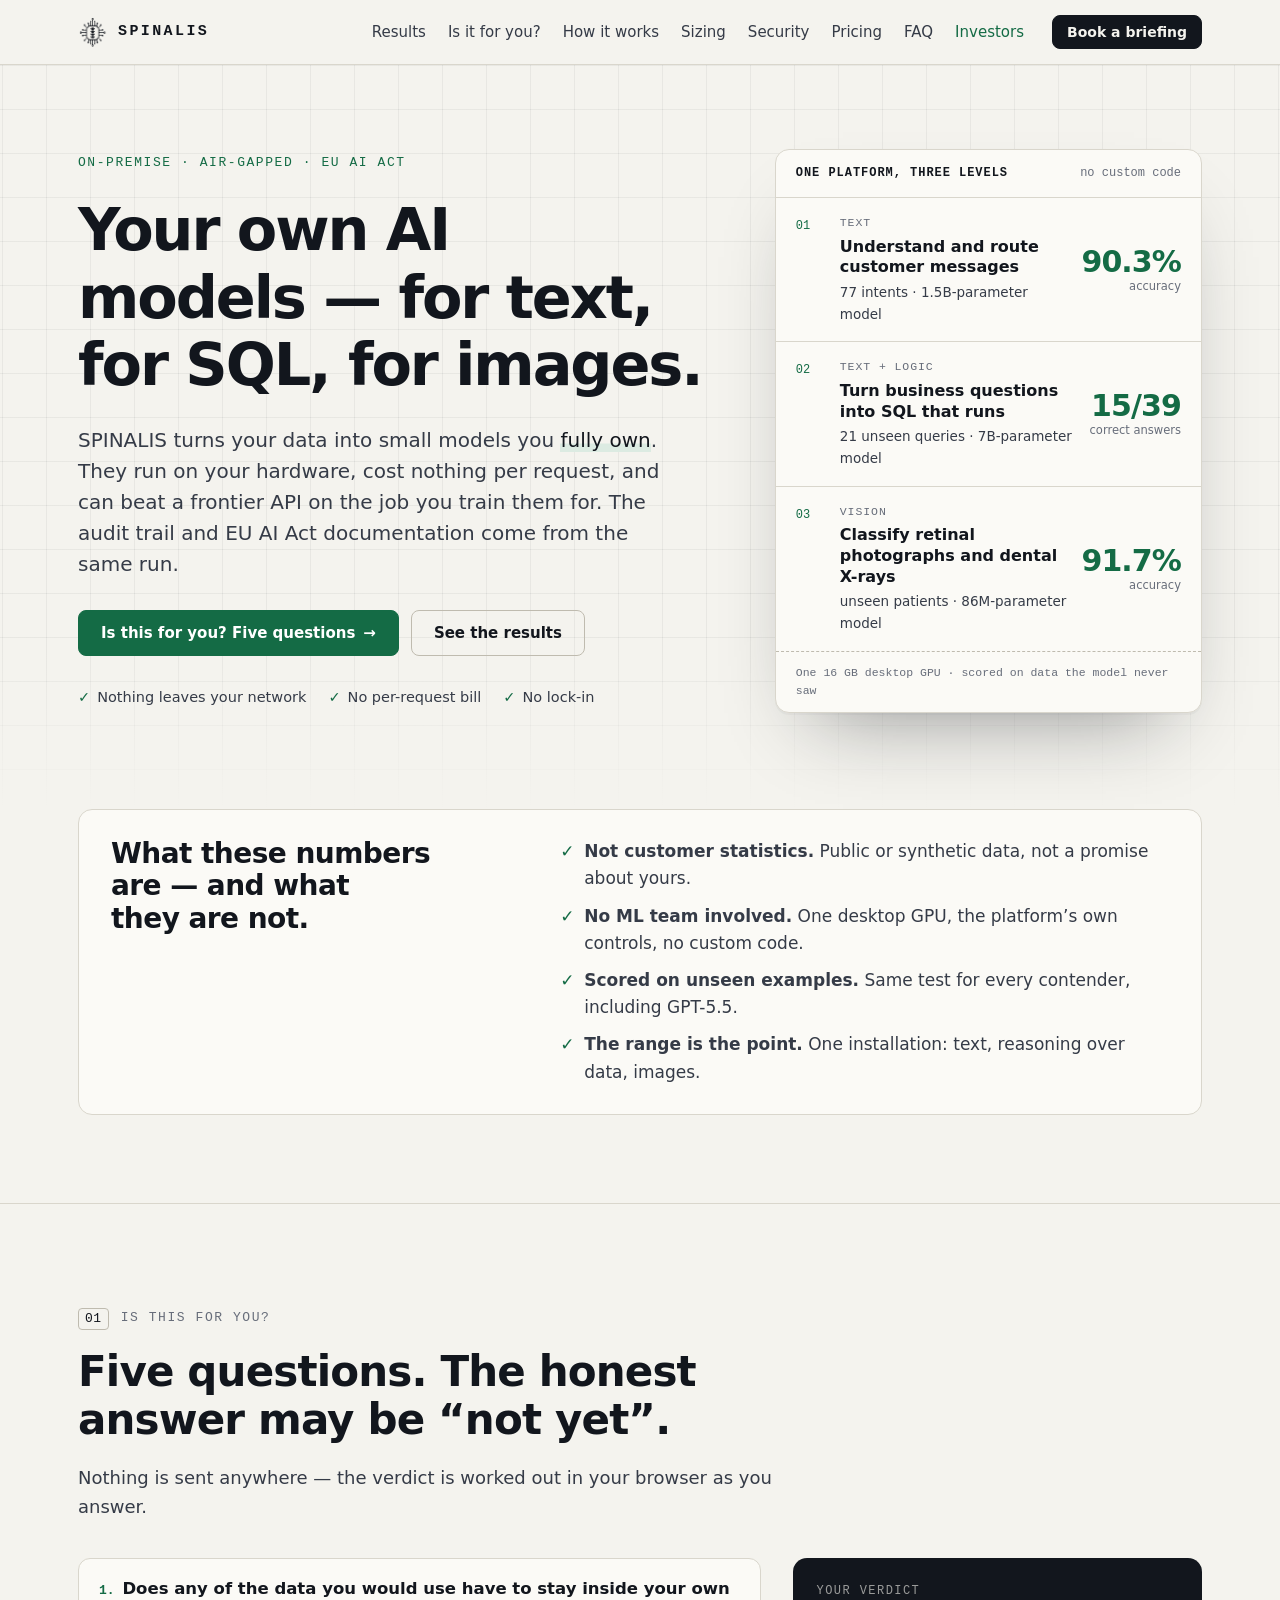
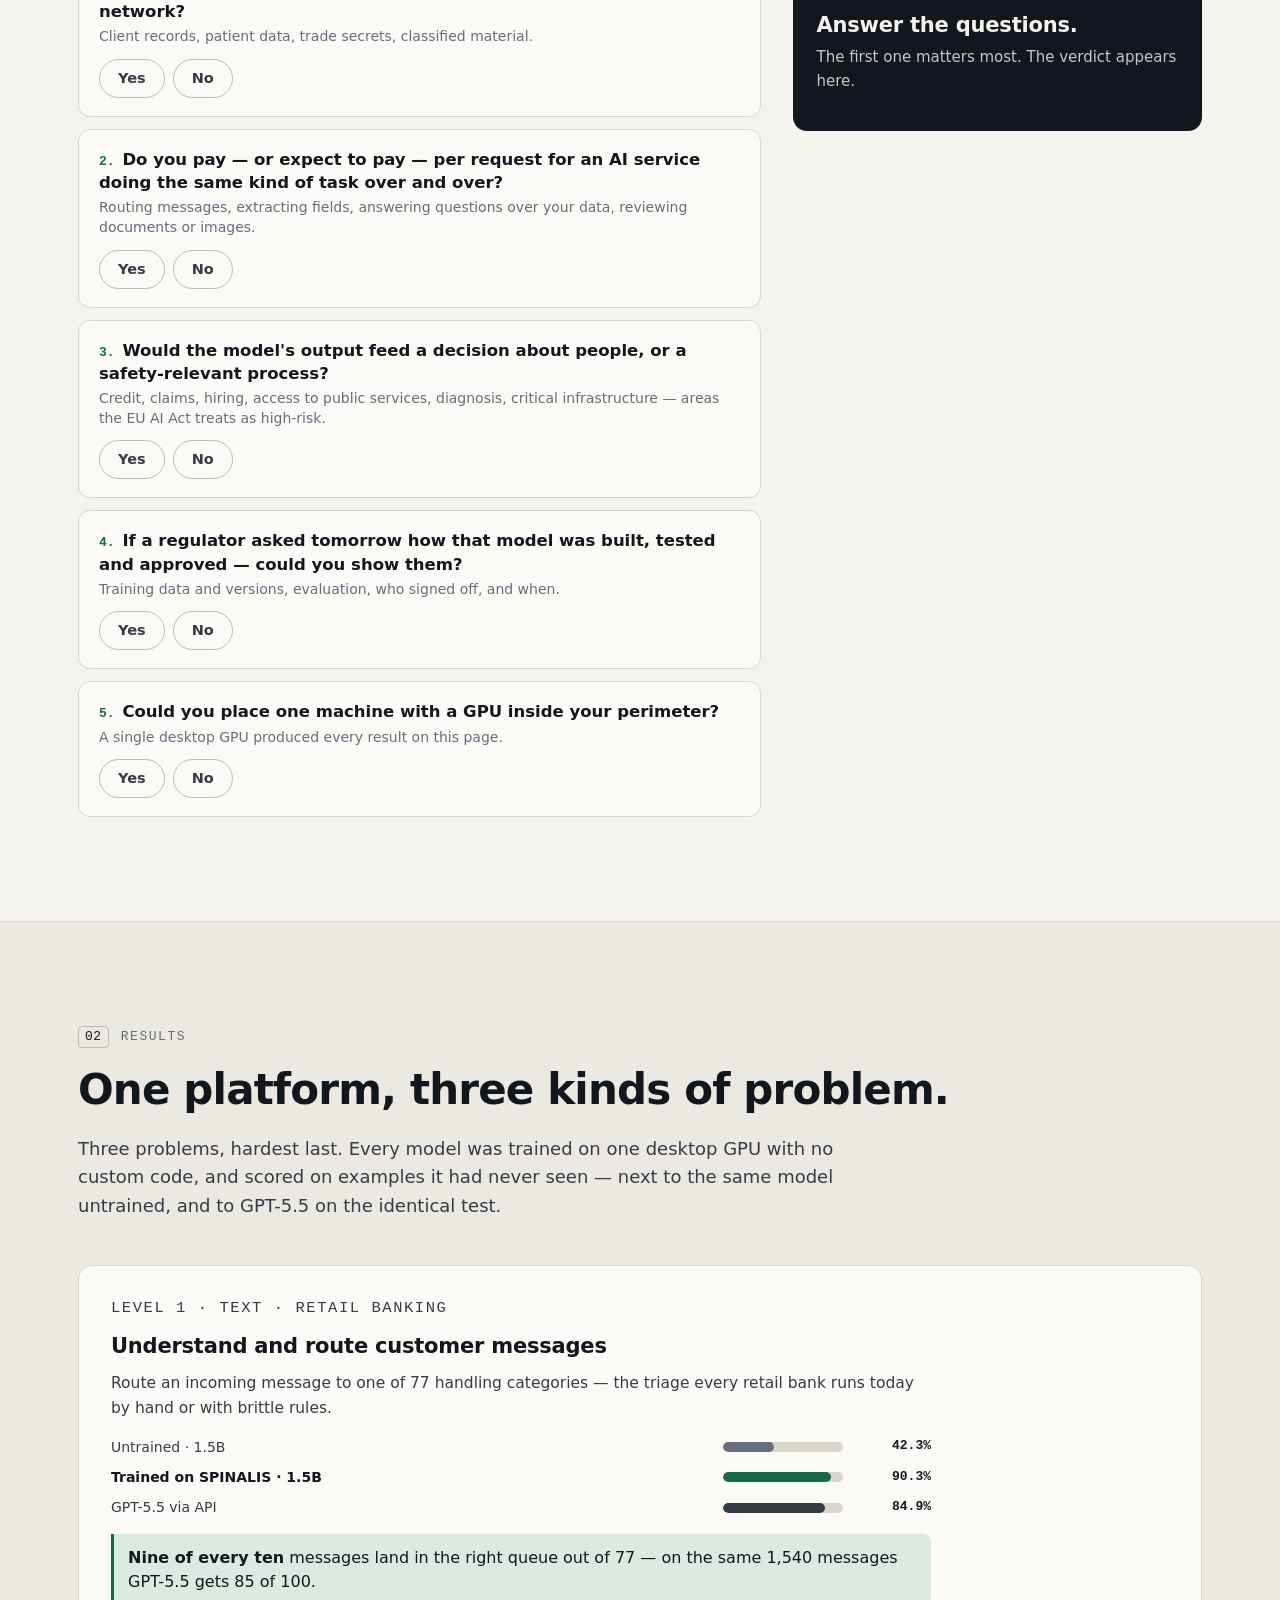
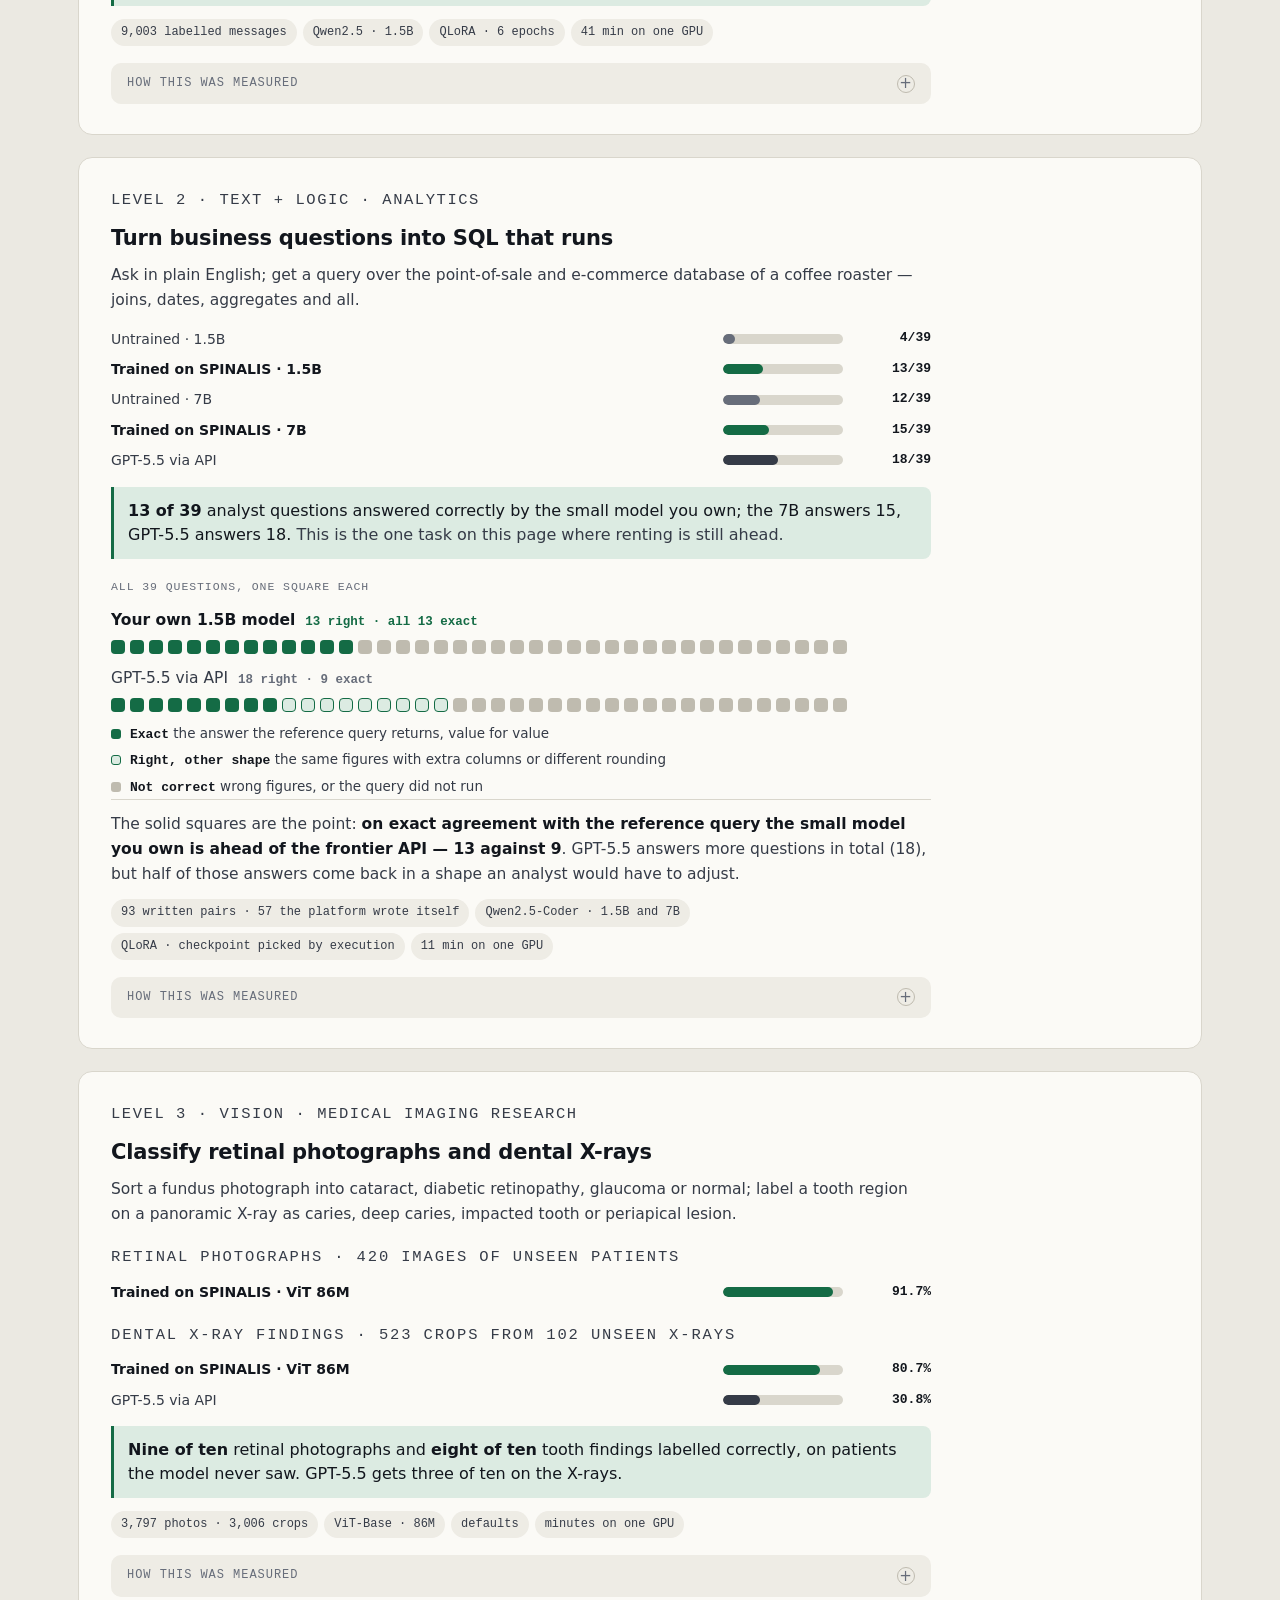
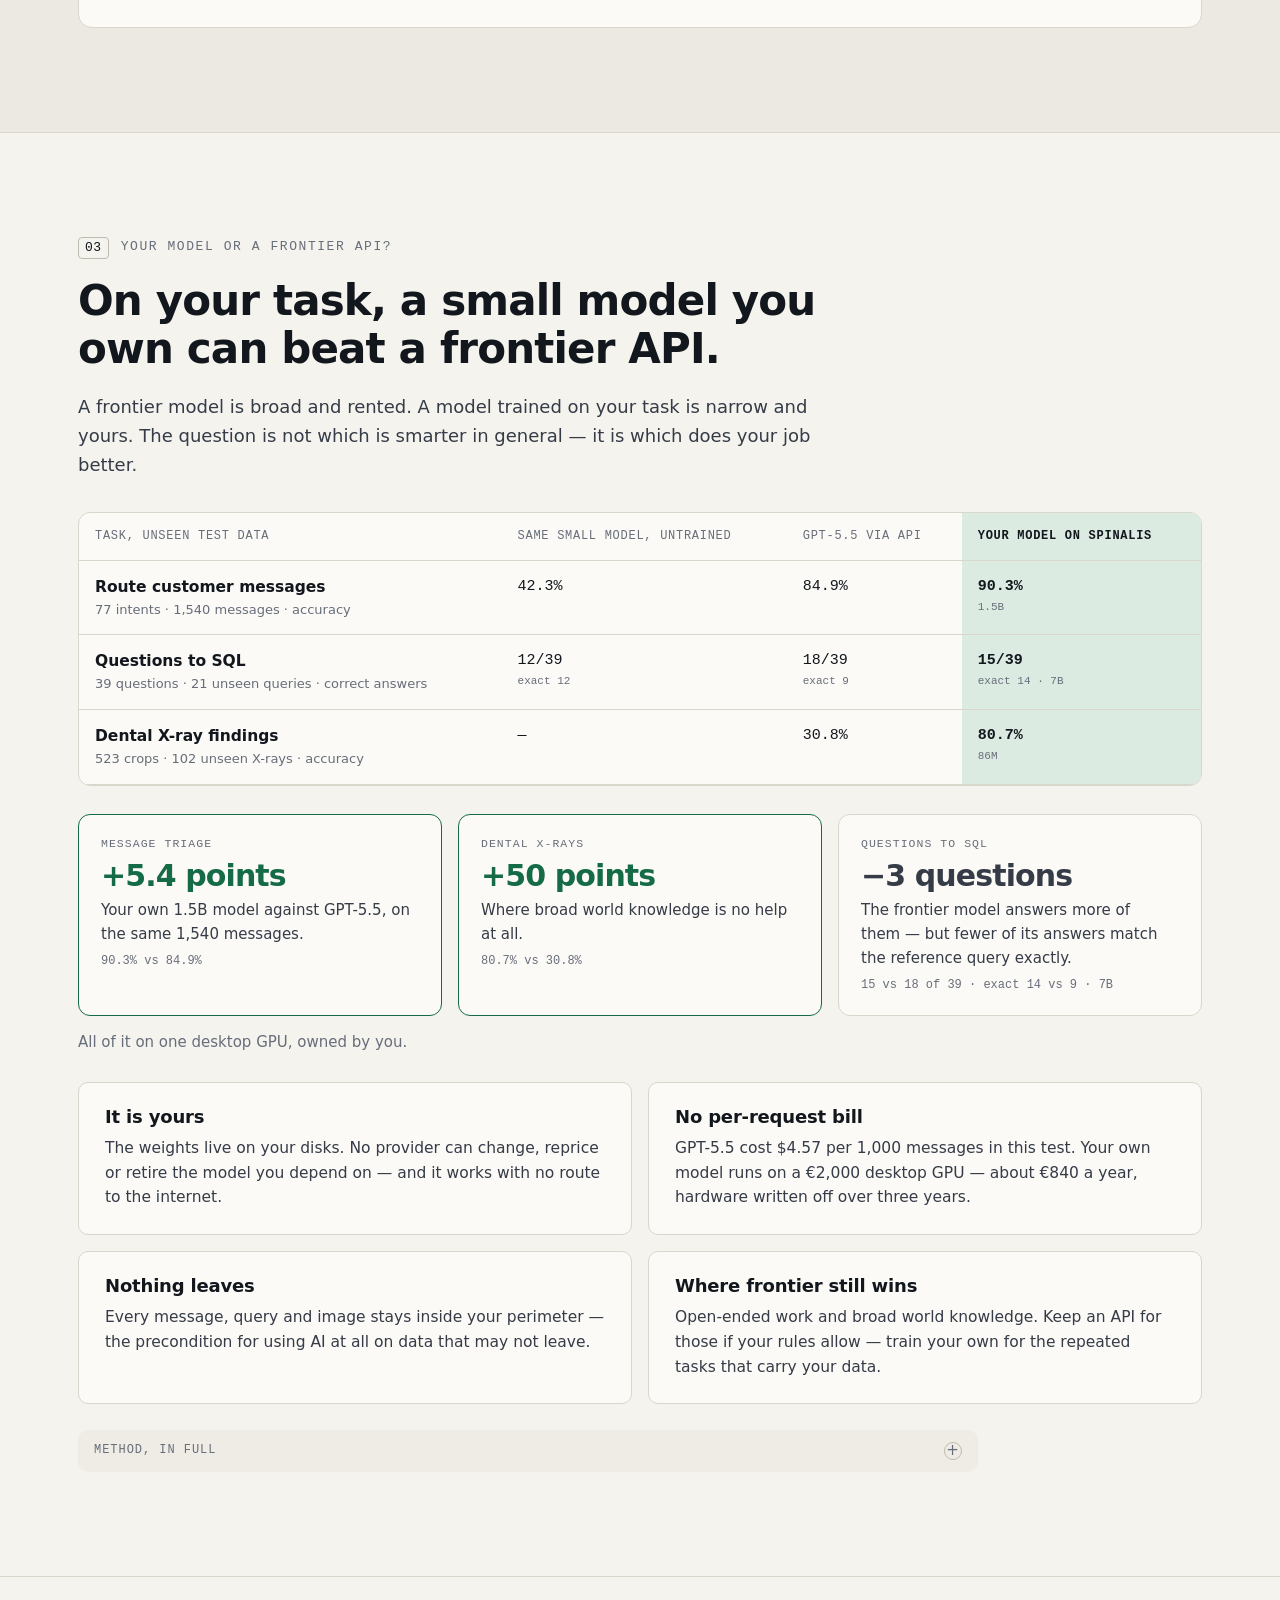
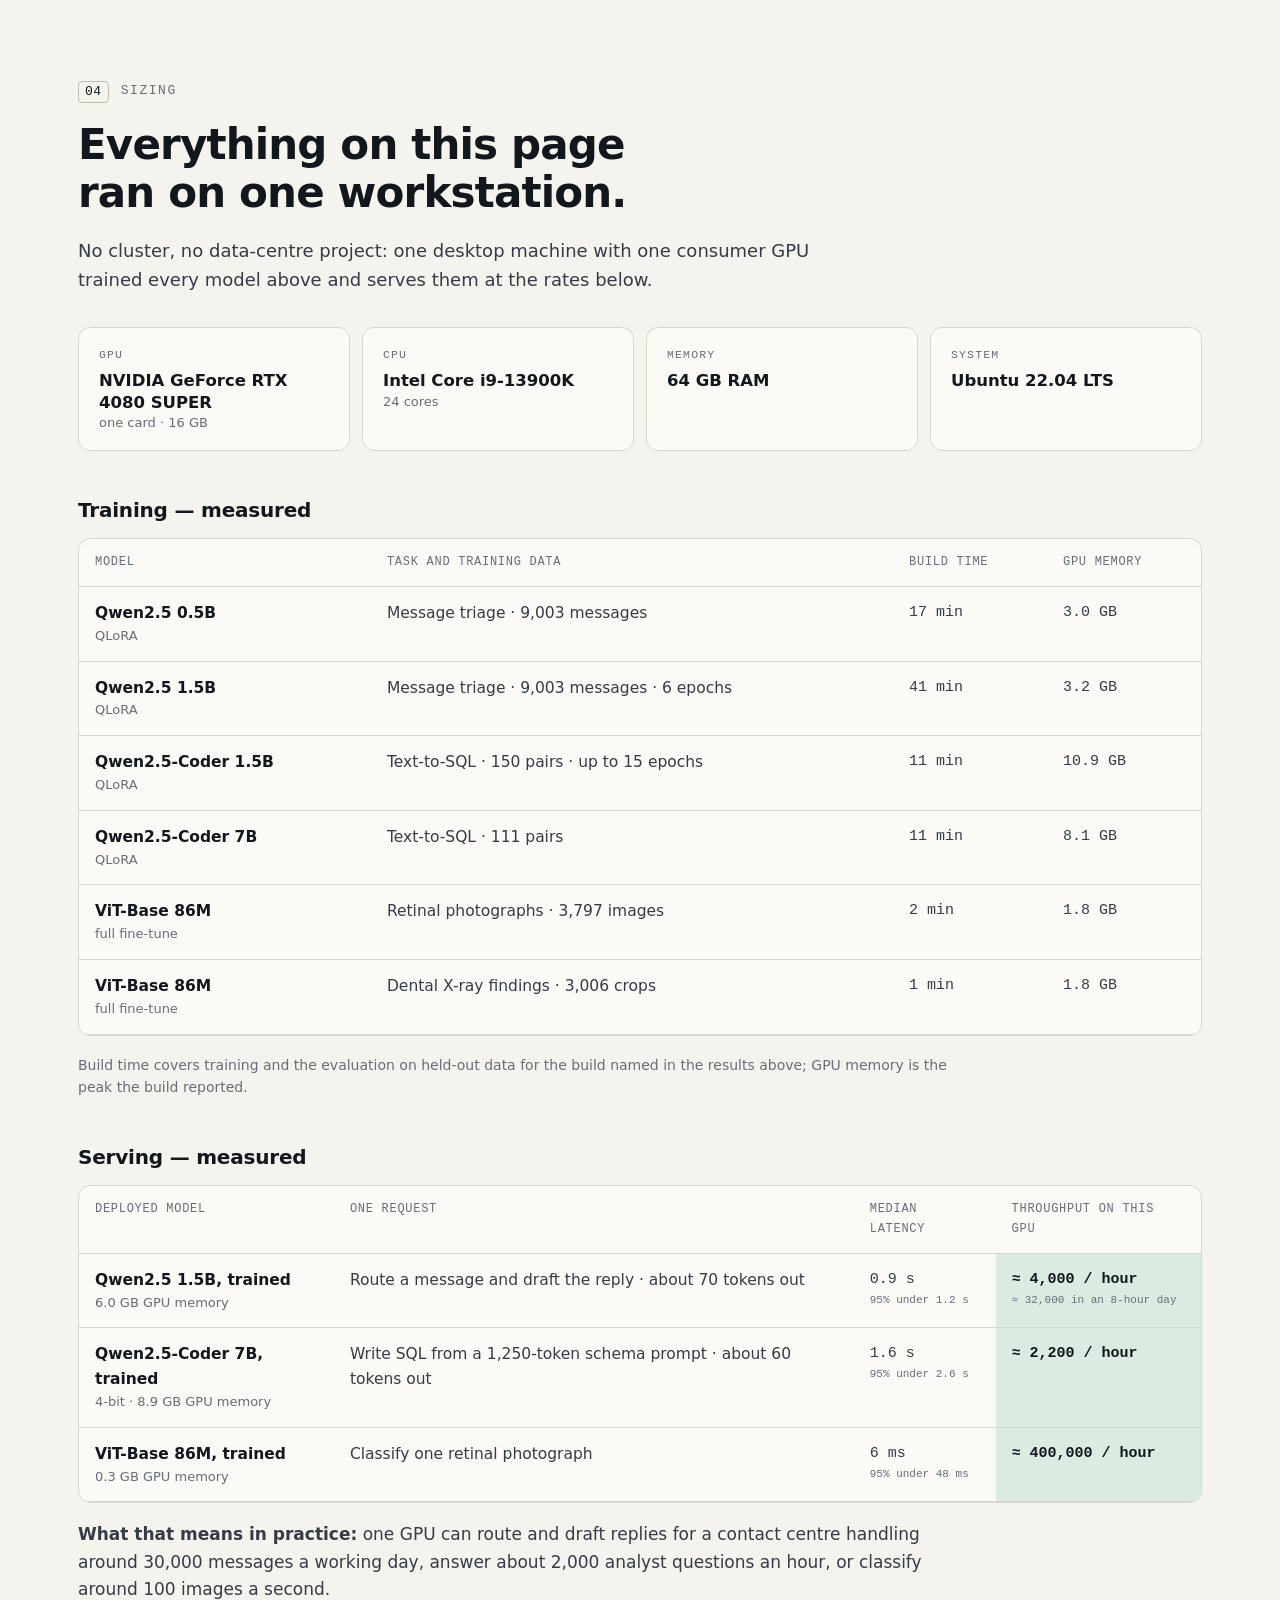
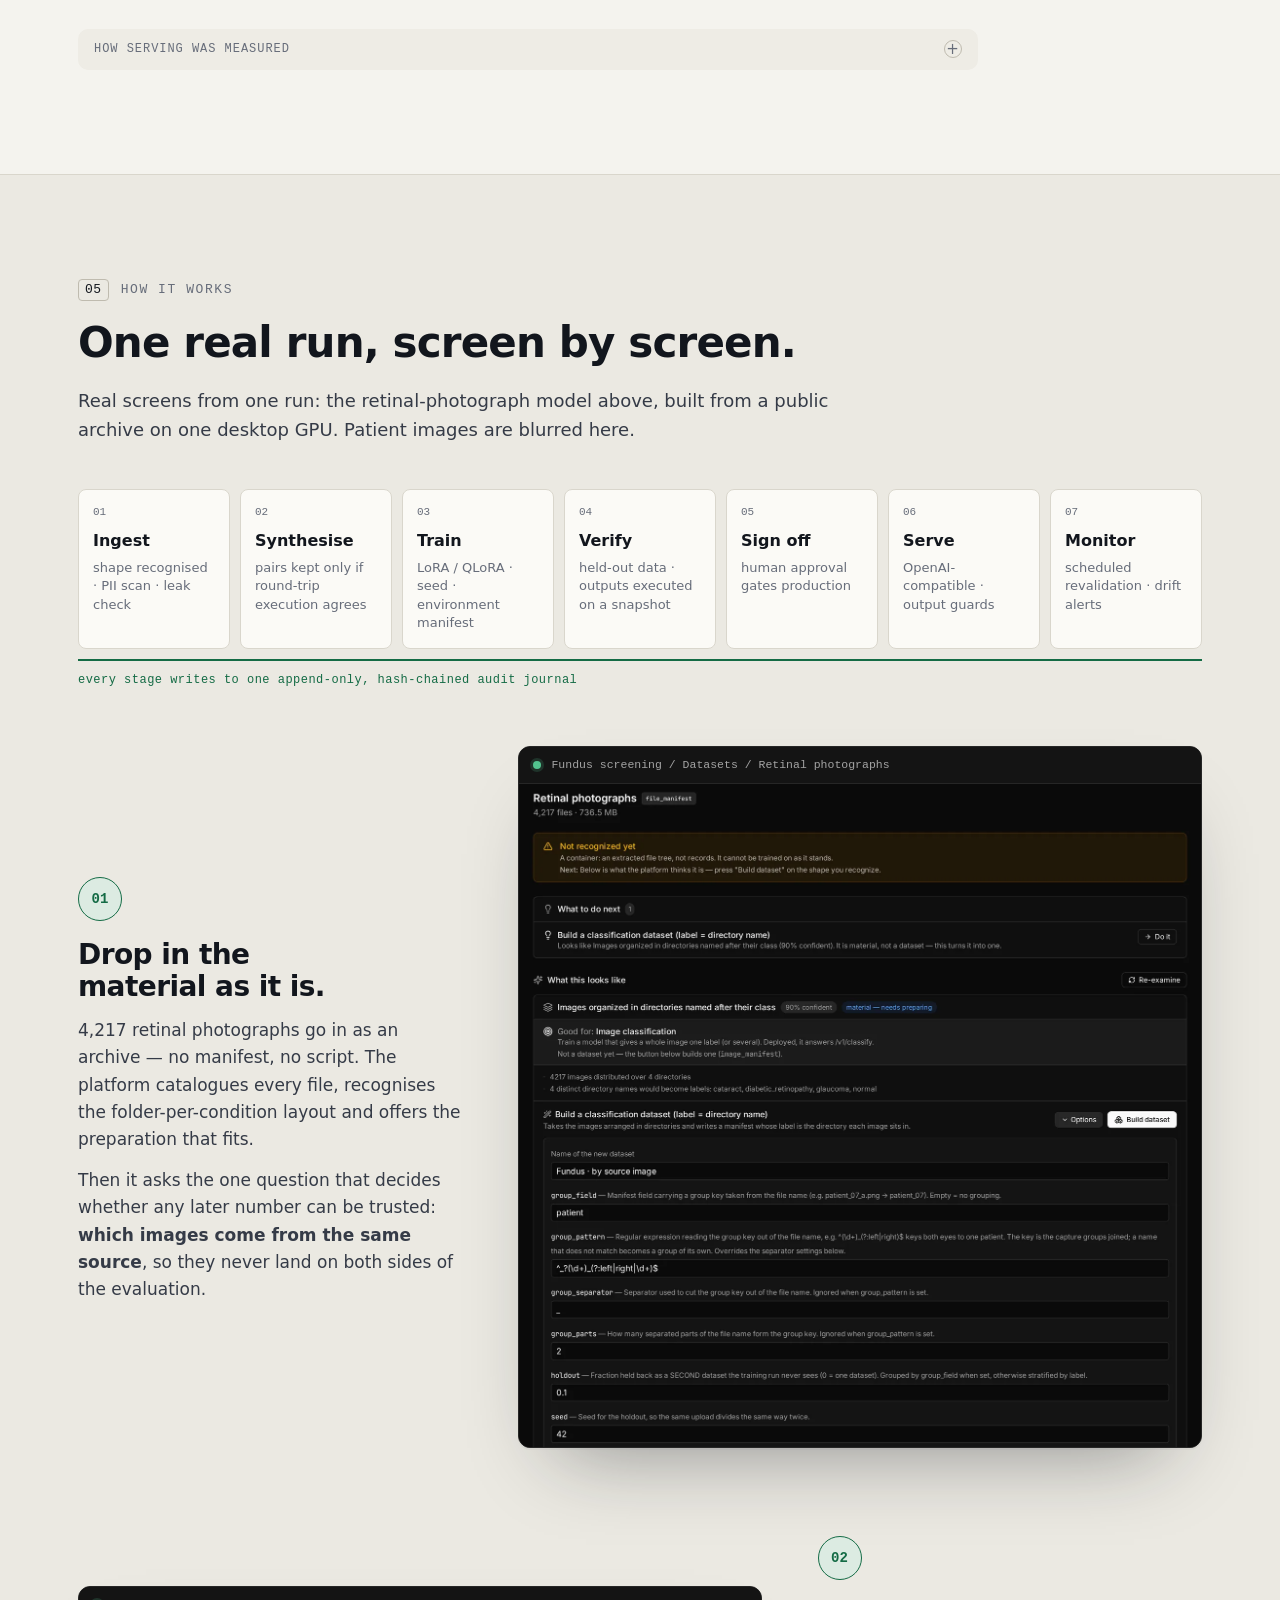
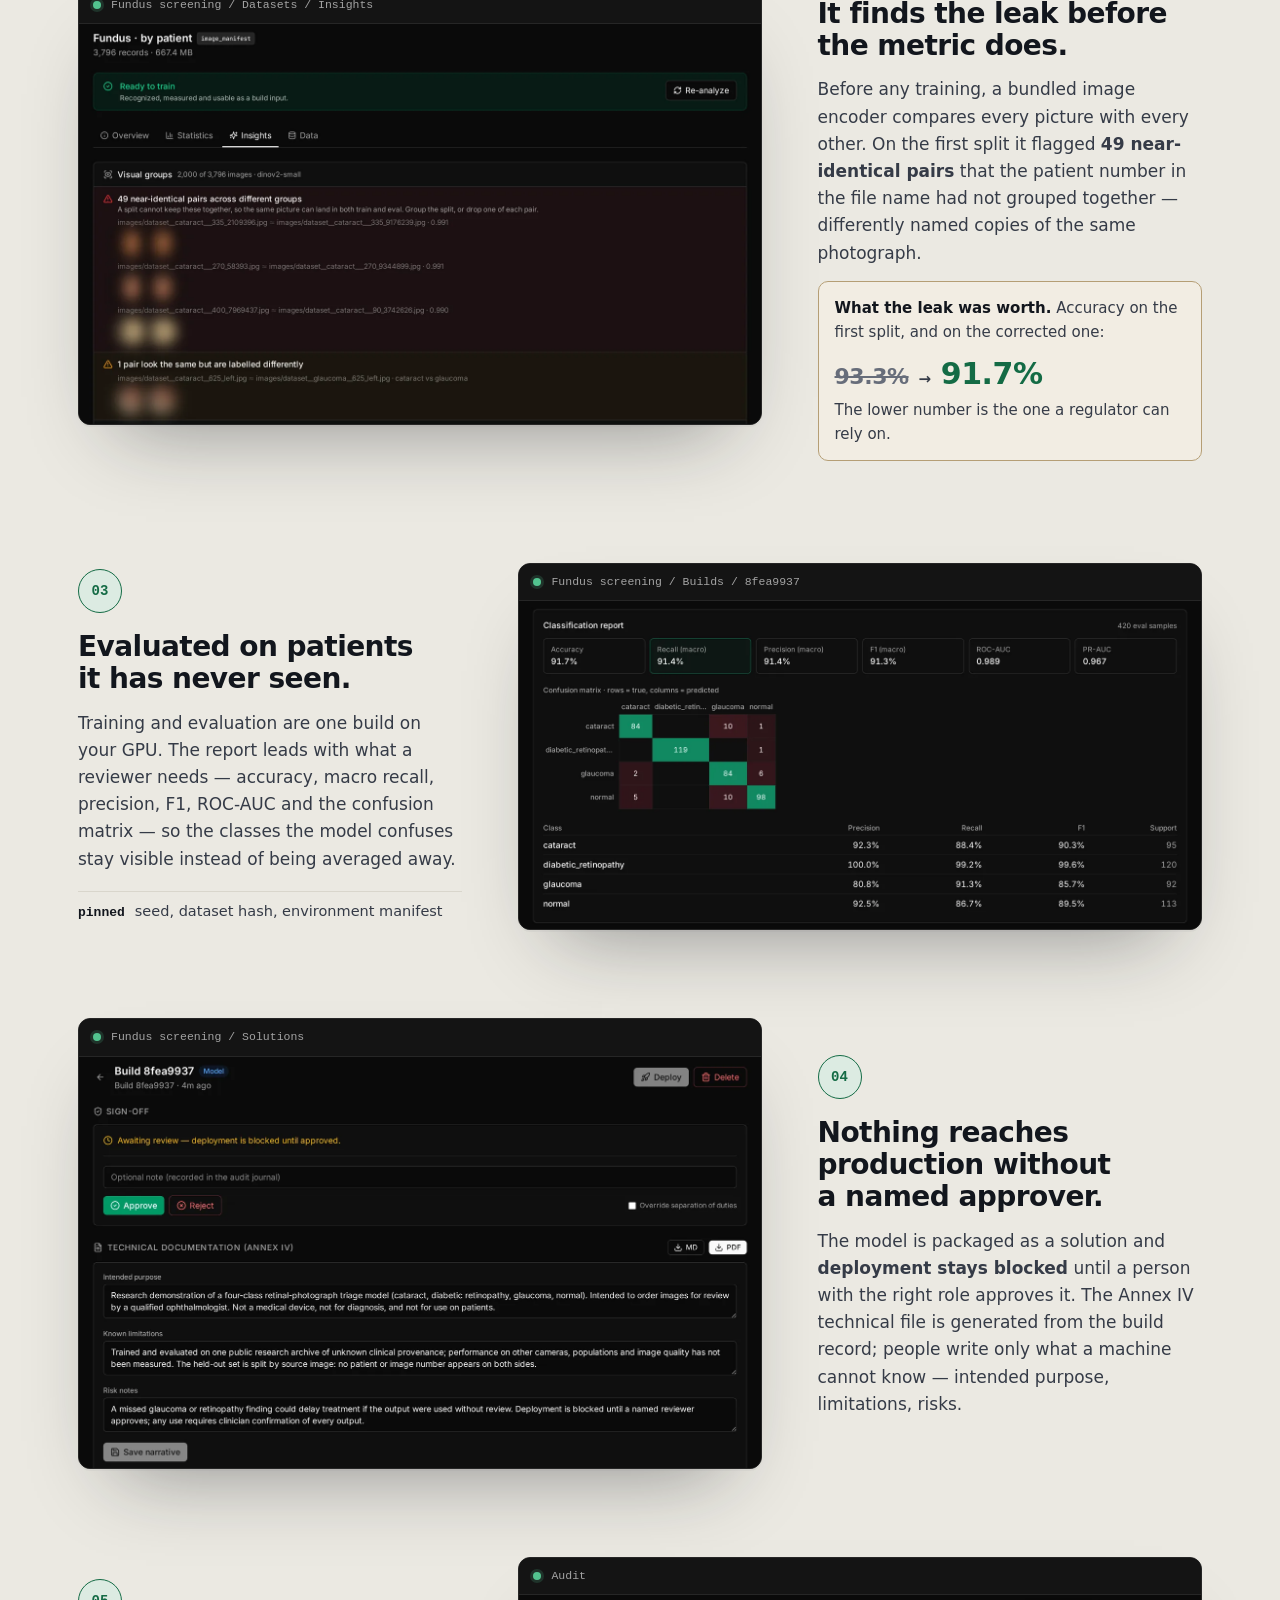
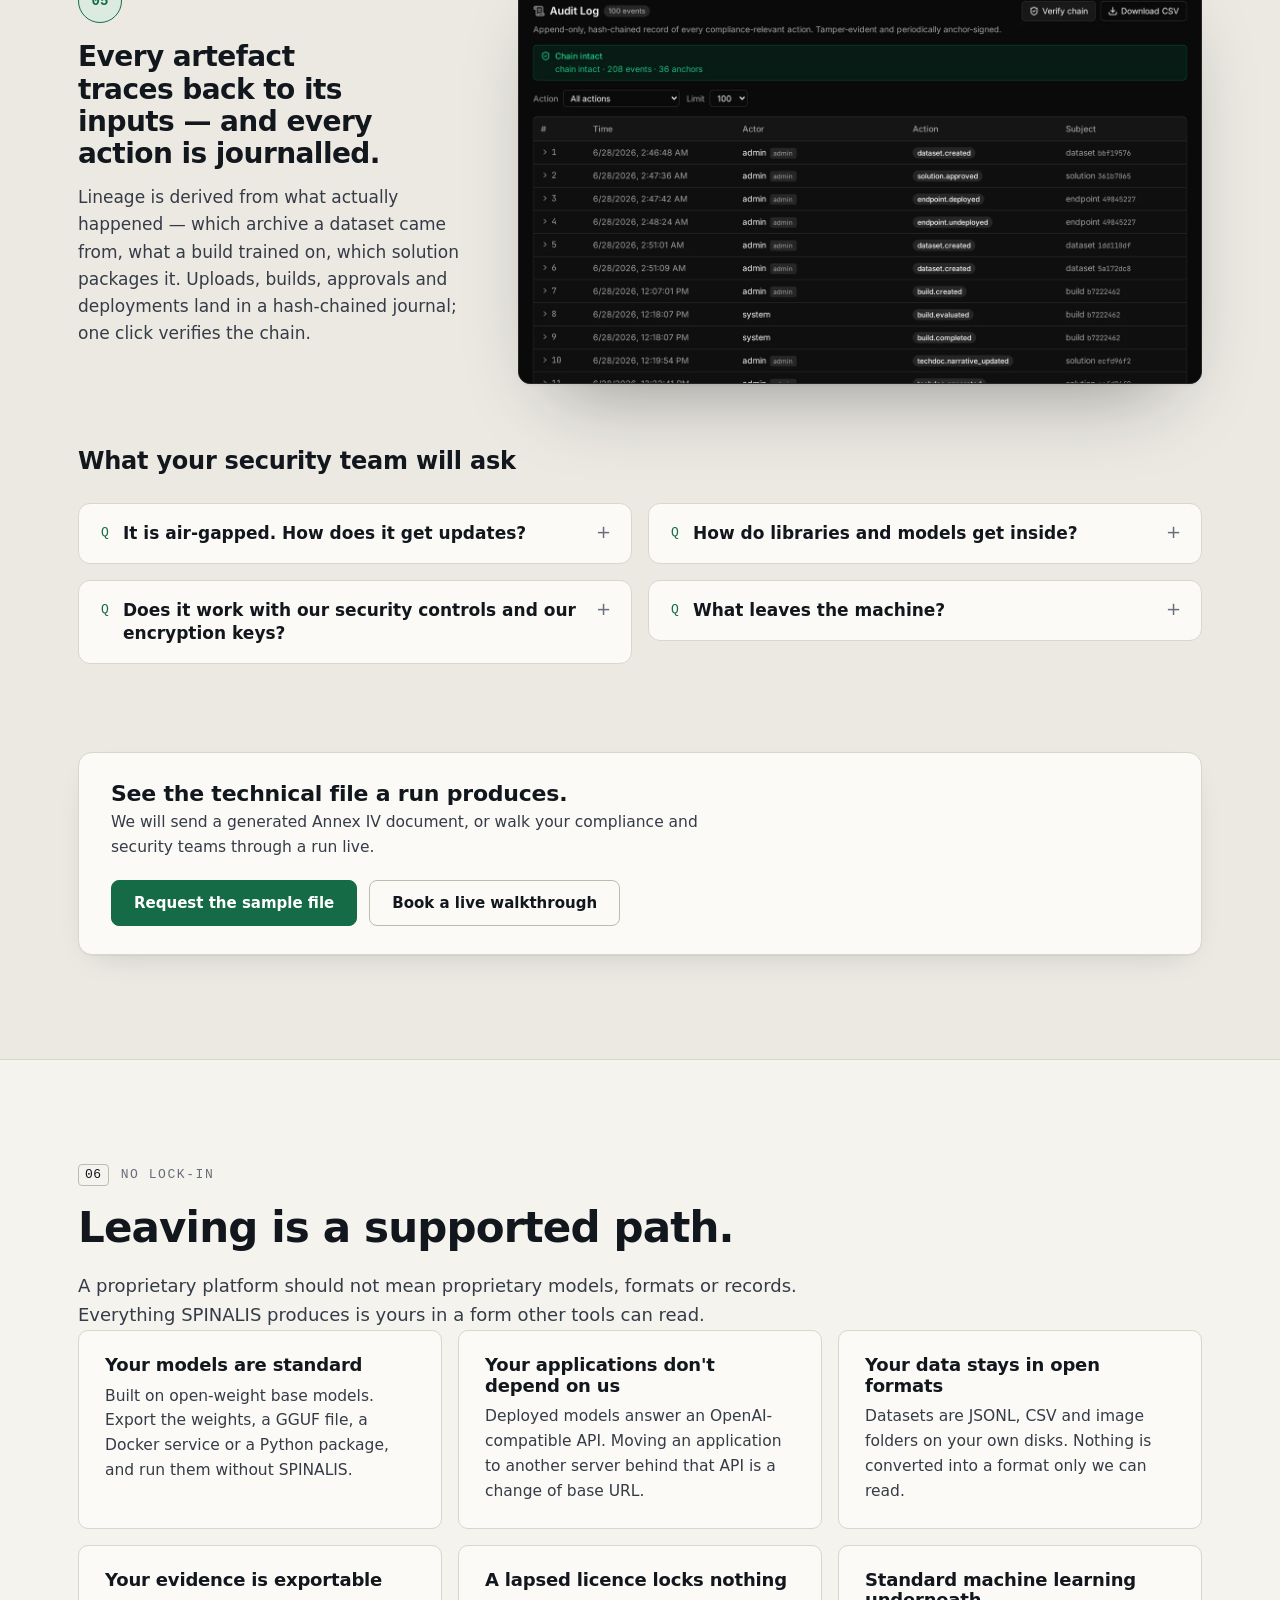
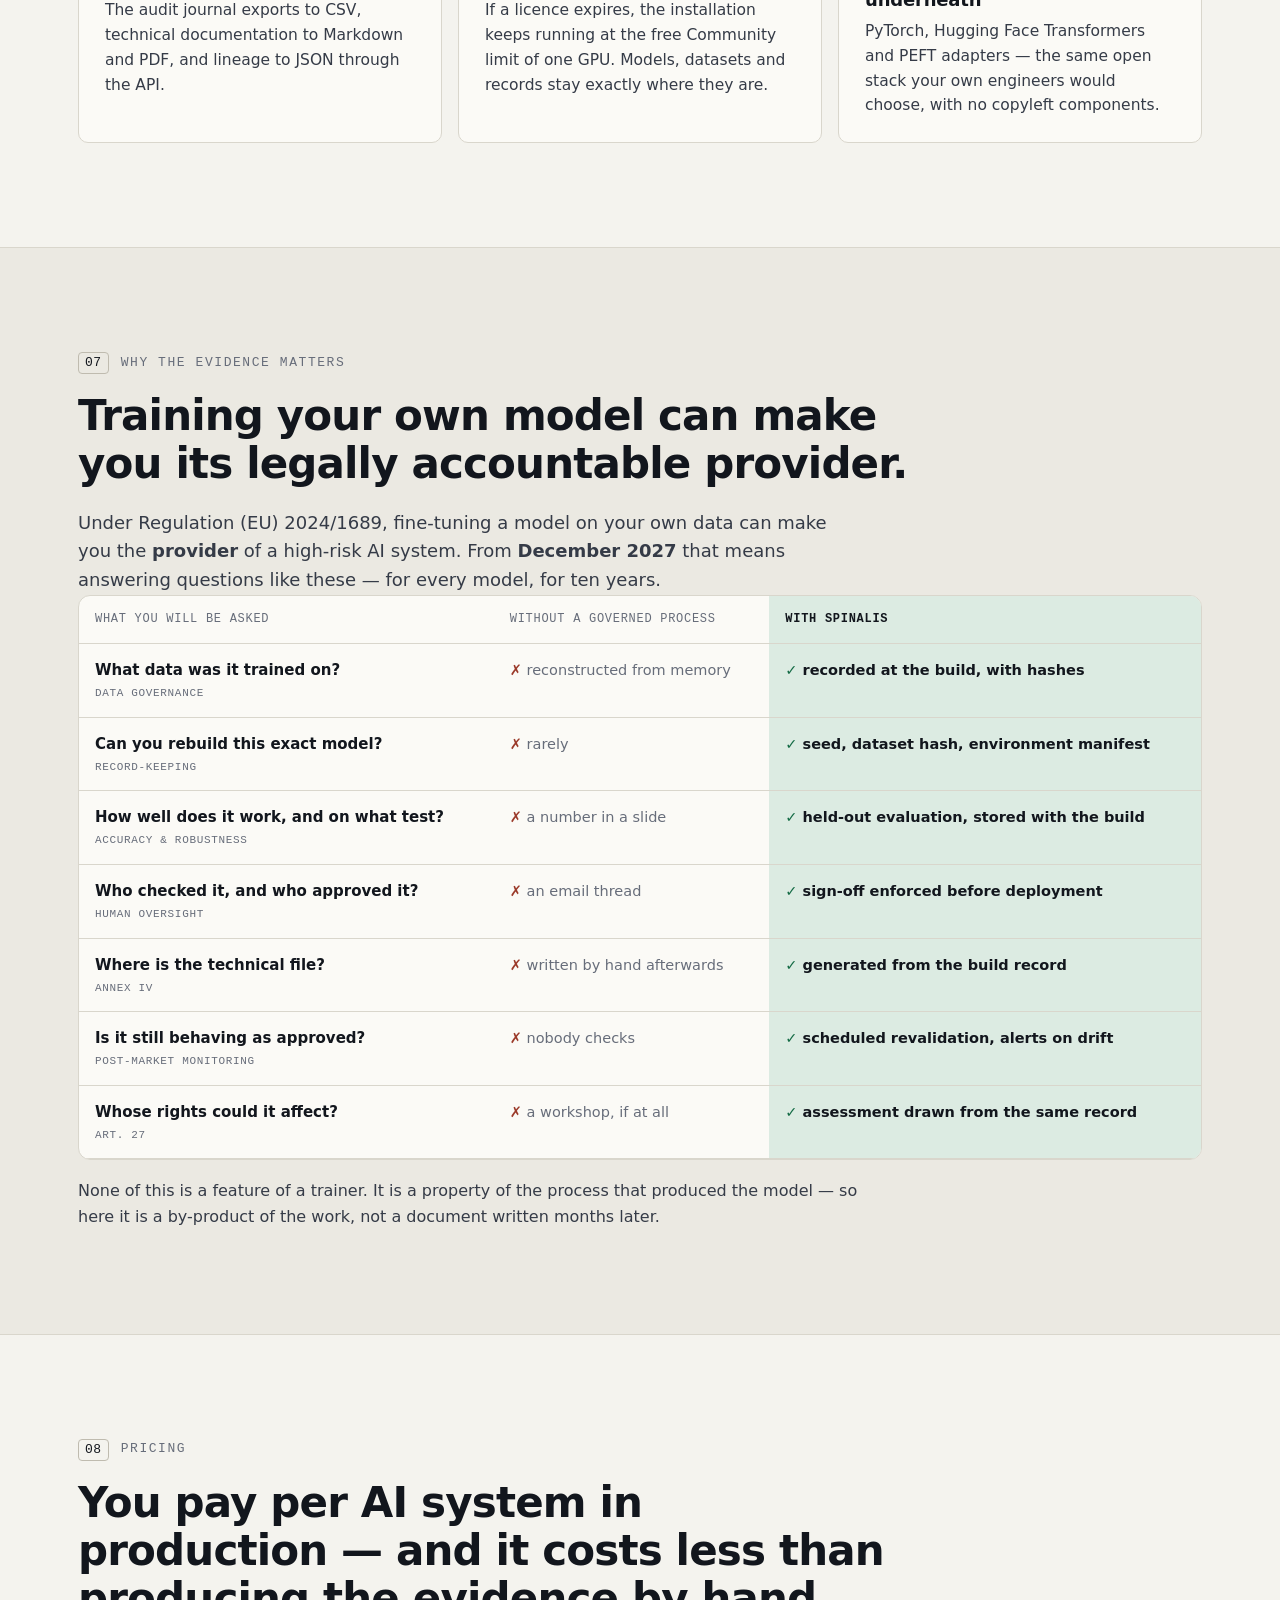
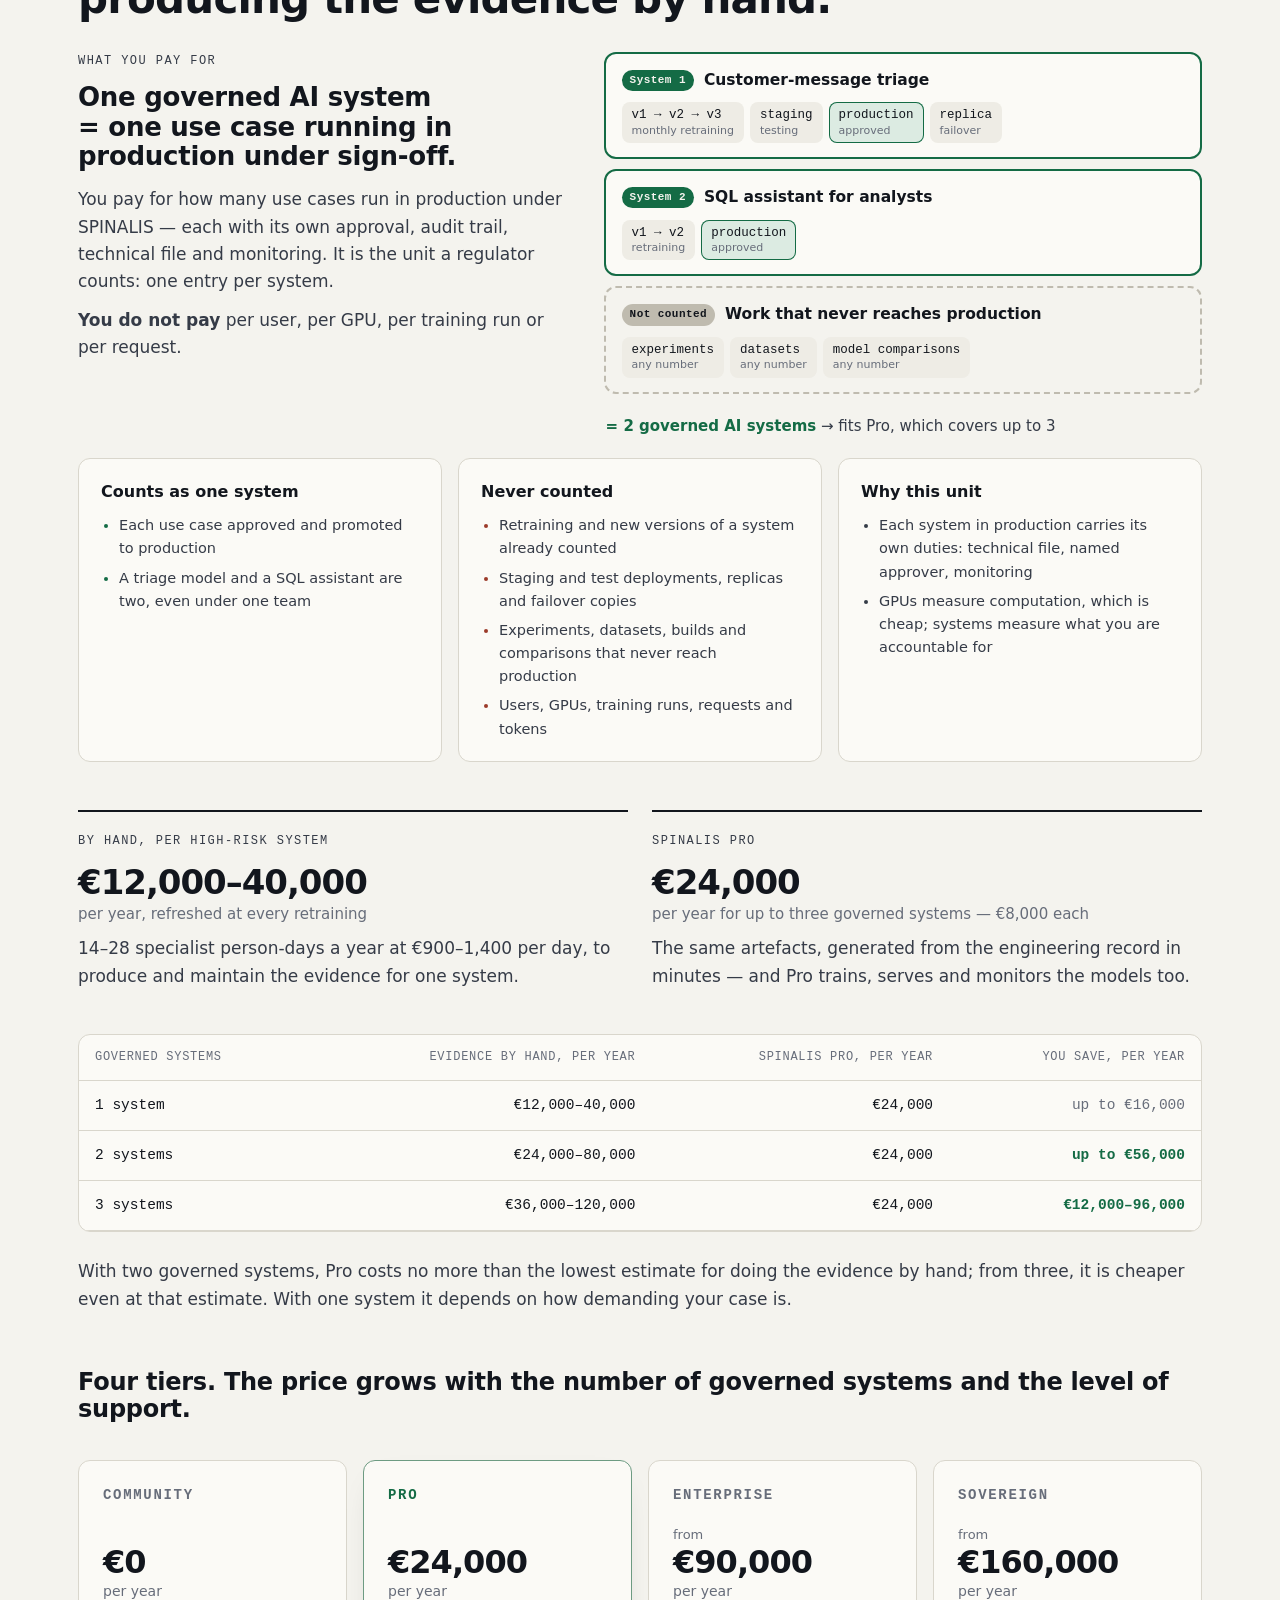
==== commit 11ddc4ce: "update site investors" ====
--- a/index.html
+++ b/index.html
@@ -3,12 +3,12 @@
 <head>
 <meta charset="utf-8">
 <meta name="viewport" content="width=device-width, initial-scale=1">
-<title>SPINALIS — Governed on-premise AI for regulated European organisations</title>
-<meta name="description" content="Customise language and vision models on your own hardware, air-gapped, and get the audit trail, lineage and EU AI Act Annex IV technical documentation from the same run.">
+<title>SPINALIS — Your own AI models, on your own hardware</title>
+<meta name="description" content="One platform to train small AI models you fully own — for text, SQL and images — on your own hardware, air-gapped, with the audit trail and EU AI Act documentation from the same run.">
 <meta name="color-scheme" content="light dark">
 <meta property="og:type" content="website">
-<meta property="og:title" content="SPINALIS — Compliance as an output of the engineering process">
-<meta property="og:description" content="Governed on-premise customisation of AI models for regulated European organisations. Four workloads validated end to end.">
+<meta property="og:title" content="SPINALIS — Your own AI models, on your own hardware">
+<meta property="og:description" content="Text, SQL and vision models you own, trained on-premise with the platform’s own controls, compared with a frontier API on the same tasks.">
 <meta property="og:image" content="assets/og-image.png">
 <link rel="icon" type="image/png" sizes="32x32" href="assets/favicon-32.png">
 <link rel="apple-touch-icon" href="assets/apple-touch-icon.png">
@@ -24,14 +24,15 @@
       <span class="wordmark">SPINALIS</span>
     </a>
     <nav class="nav" aria-label="Sections">
+      <a href="#results">Results</a>
+      <a href="#fit">Is it for you?</a>
       <a href="#how">How it works</a>
-      <a href="#evidence">Proof</a>
-      <a href="#platform">Platform</a>
-      <a href="#partners">Design partners</a>
+      <a href="#sizing">Sizing</a>
+      <a href="#security">Security</a>
       <a href="#pricing">Pricing</a>
       <a href="#faq">FAQ</a>
+      <a class="nav-inv" href="investors.html">Investors</a>
     </nav>
-    <!-- REPLACE_BEFORE_PUBLISHING: every k.khrimpach@gmail.com on this page (see README.md). -->
     <a class="btn btn-small" href="mailto:k.khrimpach@gmail.com?subject=Briefing%20request">Book a briefing</a>
   </div>
 </header>
@@ -43,335 +44,361 @@
   <div class="wrap hero-grid">
     <div class="hero-copy">
       <p class="eyebrow">On-premise&nbsp;· Air-gapped&nbsp;· EU AI Act</p>
-      <h1>Compliance as an output of the engineering process.</h1>
-      <p class="lead">SPINALIS lets regulated European organisations customise language and vision models on their own hardware&nbsp;— and produces the audit trail, lineage record and Annex&nbsp;IV technical documentation <em>from the same run</em>, instead of by hand afterwards.</p>
+      <h1>Your own AI models&nbsp;— for text, for SQL, for images.</h1>
+      <p class="lead">SPINALIS turns your data into small models you <em>fully own</em>. They run on your hardware, cost nothing per request, and can beat a frontier API on the job you train them for. The audit trail and EU AI Act documentation come from the same run.</p>
       <div class="cta-row">
-        <a class="btn btn-accent" href="#partners">Become a design partner <span class="arr" aria-hidden="true">→</span></a>
-        <a class="btn btn-ghost" href="#how">See one real run</a>
+        <a class="btn btn-accent" href="#fit">Is this for you? Five questions <span class="arr" aria-hidden="true">→</span></a>
+        <a class="btn btn-ghost" href="#results">See the results</a>
       </div>
       <ul class="hero-points">
         <li>Nothing leaves your network</li>
-        <li>One desktop GPU is enough</li>
-        <li>Annex&nbsp;IV file for every model</li>
+        <li>No per-request bill</li>
+        <li>No lock-in</li>
       </ul>
     </div>
 
-    <figure class="record" aria-label="Audit journal entries for this build">
-      <figcaption class="record-head">
-        <span class="record-title">Audit journal</span>
-        <span class="record-sub">Fundus screening · build 8fea9937</span>
-      </figcaption>
-      <ol class="journal">
-        <li><span class="j-event">dataset.created</span><span class="j-body">4,217 retinal photographs · split by source image</span></li>
-        <li><span class="j-event">build.completed</span><span class="j-body">Vision transformer fine-tuned on one 16&nbsp;GB desktop GPU</span></li>
-        <li class="j-metric"><span class="j-event">build.evaluated</span><span class="j-body"><span class="j-label">Accuracy on patients it never saw</span><strong>91.7%</strong></span></li>
-        <li class="j-artefact"><span class="j-event">techdoc.generated</span><span class="j-body">Annex&nbsp;IV technical file</span></li>
+    <figure class="ladder" aria-label="Three kinds of problem, reproduced on the platform">
+      <figcaption class="ladder-head"><span>One platform, three levels</span><span>no custom code</span></figcaption>
+      <ol>
+        <li>
+          <span class="rung-kind">Text</span>
+          <span class="rung-task">Understand and route customer messages</span>
+          <span class="rung-detail">77 intents · 1.5B-parameter model</span>
+          <span class="rung-num">90.3%<small>accuracy</small></span>
+        </li>
+        <li>
+          <span class="rung-kind">Text + logic</span>
+          <span class="rung-task">Turn business questions into SQL that runs</span>
+          <span class="rung-detail">21 unseen queries · 7B-parameter model</span>
+          <span class="rung-num">15/39<small>correct answers</small></span>
+        </li>
+        <li>
+          <span class="rung-kind">Vision</span>
+          <span class="rung-task">Classify retinal photographs and dental X-rays</span>
+          <span class="rung-detail">unseen patients · 86M-parameter model</span>
+          <span class="rung-num">91.7%<small>accuracy</small></span>
+        </li>
       </ol>
-      <p class="record-foot"><span>Hash-chained</span><span>Ed25519-anchored</span><span>No analyst effort</span></p>
+      <p class="ladder-foot">One 16&nbsp;GB desktop GPU · scored on data the model never saw</p>
     </figure>
   </div>
-  <div class="wrap hero-shot">
-    <figure class="window">
-      <figcaption class="window-bar"><span>Fundus screening&nbsp;/ Builds&nbsp;/ 8fea9937</span></figcaption>
-      <a href="assets/screens/hero.webp"><img src="assets/screens/hero.webp" width="1600" height="748" alt="Classification report of a retinal-photograph model evaluated on 420 images from patients it never saw: accuracy 91.7%, ROC-AUC 0.989, a confusion matrix, and precision, recall and F1 per condition." fetchpriority="high"></a>
-    </figure>
-  </div>
-</section>
-
-<!-- ============================== PROOF STRIP ============================== -->
-<section class="proof" aria-labelledby="proof-title">
-  <div class="wrap">
-    <div class="proof-head">
-      <p class="small-head" id="proof-title">Four workloads, run end to end on the platform</p>
-      <a href="#evidence">What each number means&nbsp;→</a>
-    </div>
-    <ul class="proof-grid">
-      <li>
-        <span class="p-domain">Retail bank · message triage</span>
-        <span class="p-num"><span class="from">12%</span><span class="arrow" aria-hidden="true">→</span>94%</span>
-        <a class="p-what" href="#demo-bank">accuracy routing unseen customer messages to 77 categories</a>
-      </li>
-      <li>
-        <span class="p-domain">Ophthalmology · 4 conditions</span>
-        <span class="p-num">91.7%</span>
-        <a class="p-what" href="#demo-fundus">accuracy on patients never seen in training, leak-checked</a>
-      </li>
-      <li>
-        <span class="p-domain">Dental X-rays · 4 findings</span>
-        <span class="p-num">80.7%</span>
-        <a class="p-what" href="#demo-dental">accuracy on 102 unseen X-rays&nbsp;— weakest class shown, not hidden</a>
-      </li>
-      <li>
-        <span class="p-domain">Analytics · text-to-SQL</span>
-        <span class="p-num">138</span>
-        <a class="p-what" href="#demo-sql">training pairs, every one executed against the database</a>
-      </li>
-    </ul>
-  </div>
-</section>
-
-<!-- ============================== 01 PROBLEM ============================== -->
-<section class="section" id="problem">
-  <div class="wrap">
-    <p class="kicker"><span>01</span>The problem</p>
-    <h2>Not a training gap. Not an inference gap. <span class="accent">An evidence gap.</span></h2>
-    <div class="two-col">
-      <div class="prose">
-        <p>Open-weight models now run on a single GPU, and can be customised on private data without a cluster. The tools that do it are excellent. None of them produce the record a regulated organisation is legally obliged to hold.</p>
-        <p>Under Regulation (EU)&nbsp;2024/1689, an organisation that fine-tunes a model on its own data may itself become the <strong>provider</strong> of a high-risk AI system&nbsp;— and inherit the obligations of Chapter&nbsp;III.</p>
-        <p>Audit trails, lineage, reproducibility and enforced human sign-off are not features of a trainer. They are properties of a governed process. Today that documentation is written afterwards, by hand, about work that left no trace.</p>
-      </div>
-      <div class="obligations" role="group" aria-label="Chapter III obligations">
-        <p class="small-head">What a provider must be able to show</p>
-        <ul>
-          <li>Risk management</li>
-          <li>Data governance</li>
-          <li>Technical documentation <span class="ref">Annex IV</span></li>
-          <li>Record-keeping</li>
-          <li>Human oversight</li>
-          <li>Accuracy &amp; robustness</li>
-          <li>Post-market monitoring</li>
-          <li>Fundamental-rights impact assessment <span class="ref">Art. 27</span></li>
-        </ul>
-      </div>
-    </div>
-  </div>
-</section>
-
-<!-- ============================== 02 WHY NOW ============================== -->
-<section class="section section-band" id="why-now">
-  <div class="wrap why-grid">
-    <div>
-      <p class="kicker"><span>02</span>Why now</p>
-      <p class="date-stamp">December 2027</p>
-      <p class="prose">Binding obligations for the high-risk systems listed in Annex&nbsp;III of the EU&nbsp;AI&nbsp;Act apply from December&nbsp;2027. Procurement in regulated organisations runs twelve to twenty-four months&nbsp;— the purchasing decisions are being made now.</p>
-    </div>
-    <div class="why-points">
-      <div class="point">
-        <h3>The data cannot leave</h3>
-        <p>Finance, insurance, defence and public administration are barred&nbsp;— by data-protection law, sectoral regulation, national security rules or internal classification&nbsp;— from sending proprietary or personal data to third-country cloud AI services.</p>
-      </div>
-      <div class="point">
-        <h3>A sovereign cloud is not the answer on its own</h3>
-        <p>EU sovereign-cloud offerings keep data inside the Union and may satisfy part of the financial sector. They do not enter an air-gapped network, they do not meet an absolute no-egress policy, and they do not produce the evidence.</p>
-      </div>
-    </div>
-  </div>
-</section>
-
-<!-- ============================== 03 HOW IT WORKS ============================== -->
-<section class="section" id="how">
-  <div class="wrap">
-    <p class="kicker"><span>03</span>How it works</p>
+</section>
+
+<!-- ============================== WHAT THE NUMBERS ARE ============================== -->
+<section class="proof" aria-labelledby="numbers-title">
+  <div class="wrap">
+    <div class="numbers-note">
+      <h2 id="numbers-title">What these numbers are&nbsp;— and what they are not.</h2>
+      <ul>
+        <li><strong>Not customer statistics.</strong> Public or synthetic data, not a promise about yours.</li>
+        <li><strong>No ML team involved.</strong> One desktop GPU, the platform&rsquo;s own controls, no custom code.</li>
+        <li><strong>Scored on unseen examples.</strong> Same test for every contender, including GPT-5.5.</li>
+        <li><strong>The range is the point.</strong> One installation: text, reasoning over data, images.</li>
+      </ul>
+    </div>
+  </div>
+</section>
+
+<!-- ============================== 01 FIT CHECK ============================== -->
+<section class="section" id="fit">
+  <div class="wrap">
+    <p class="kicker"><span>01</span>Is this for you?</p>
+    <h2>Five questions. The honest answer may be &ldquo;not yet&rdquo;.</h2>
+    <p class="prose narrow section-lead">Nothing is sent anywhere&nbsp;— the verdict is worked out in your browser as you answer.</p>
+
+    <div class="fit">
+      <ol class="fit-qs">
+        <li><fieldset>
+          <legend>Does any of the data you would use have to stay inside your own network?<span class="why">Client records, patient data, trade secrets, classified material.</span></legend>
+          <div class="choice"><input type="radio" name="q1" id="q1y"><label for="q1y">Yes</label><input type="radio" name="q1" id="q1n"><label for="q1n">No</label></div>
+        </fieldset></li>
+        <li><fieldset>
+          <legend>Do you pay&nbsp;— or expect to pay&nbsp;— per request for an AI service doing the same kind of task over and over?<span class="why">Routing messages, extracting fields, answering questions over your data, reviewing documents or images.</span></legend>
+          <div class="choice"><input type="radio" name="q2" id="q2y"><label for="q2y">Yes</label><input type="radio" name="q2" id="q2n"><label for="q2n">No</label></div>
+        </fieldset></li>
+        <li><fieldset>
+          <legend>Would the model's output feed a decision about people, or a safety-relevant process?<span class="why">Credit, claims, hiring, access to public services, diagnosis, critical infrastructure&nbsp;— areas the EU AI Act treats as high-risk.</span></legend>
+          <div class="choice"><input type="radio" name="q3" id="q3y"><label for="q3y">Yes</label><input type="radio" name="q3" id="q3n"><label for="q3n">No</label></div>
+        </fieldset></li>
+        <li><fieldset>
+          <legend>If a regulator asked tomorrow how that model was built, tested and approved&nbsp;— could you show them?<span class="why">Training data and versions, evaluation, who signed off, and when.</span></legend>
+          <div class="choice"><input type="radio" name="q4" id="q4y"><label for="q4y">Yes</label><input type="radio" name="q4" id="q4n"><label for="q4n">No</label></div>
+        </fieldset></li>
+        <li><fieldset>
+          <legend>Could you place one machine with a GPU inside your perimeter?<span class="why">A single desktop GPU produced every result on this page.</span></legend>
+          <div class="choice"><input type="radio" name="q5" id="q5y"><label for="q5y">Yes</label><input type="radio" name="q5" id="q5n"><label for="q5n">No</label></div>
+        </fieldset></li>
+      </ol>
+
+      <div class="verdict-box" aria-live="polite">
+        <p class="small-head">Your verdict</p>
+        <div class="v v-wait"><h3>Answer the questions.</h3><p>The first one matters most. The verdict appears here.</p></div>
+        <div class="v v-strong">
+          <h3>You are exactly who SPINALIS is for.</h3>
+          <p>Private data, decisions that must be explained, and evidence you would otherwise write by hand. That combination is what the platform was built around.</p>
+          <a class="btn btn-accent" href="#partners">Start with one model <span class="arr" aria-hidden="true">→</span></a>
+        </div>
+        <div class="v v-good">
+          <h3>You would own the model instead of renting one.</h3>
+          <p>Nothing leaves your network and there is no per-request bill. The evidence layer is already in place for the day regulation reaches your use case.</p>
+          <a class="btn btn-accent" href="#results">See what it reproduces <span class="arr" aria-hidden="true">→</span></a>
+        </div>
+        <div class="v v-none">
+          <h3>An API service is probably the simpler choice today.</h3>
+          <p>If nothing has to stay inside and nothing is paid per request, keep it simple. Come back when data rules or volumes change the equation.</p>
+        </div>
+        <div class="v v-gpu"><p><strong>No GPU inside yet?</strong> One desktop-class card ran every result on this page; we can advise on hardware.</p></div>
+      </div>
+    </div>
+    <p class="fit-fallback">Short version: <strong>yes to 1</strong> plus yes to 3 or no to 4 &rarr; built for you. <strong>Yes to 1 or 2 alone</strong> &rarr; you gain ownership and lose the per-request bill. <strong>No to both</strong> &rarr; an API service is simpler for now.</p>
+  </div>
+</section>
+
+<!-- ============================== 02 RESULTS: RANGE ============================== -->
+<section class="section section-band" id="results">
+  <div class="wrap">
+    <p class="kicker"><span>02</span>Results</p>
+    <h2>One platform, three kinds of problem.</h2>
+    <p class="prose narrow section-lead">Three problems, hardest last. Every model was trained on one desktop GPU with no custom code, and scored on examples it had never seen&nbsp;— next to the same model untrained, and to GPT-5.5 on the identical test.</p>
+
+    <div class="demos demos-3">
+      <article class="demo" id="demo-text">
+        <div class="demo-body">
+          <p class="demo-domain">Level 1 · Text · retail banking</p>
+          <h3>Understand and route customer messages</h3>
+          <p>Route an incoming message to one of 77 handling categories&nbsp;— the triage every retail bank runs today by hand or with brittle rules.</p>
+          <ul class="scoreline" title="Accuracy on 1,540 unseen messages">
+            <li class="base"><span>Untrained · 1.5B</span><span class="track"><span class="fill w423"></span></span><b>42.3%</b></li>
+            <li class="ours"><span>Trained on SPINALIS · 1.5B</span><span class="track"><span class="fill w903"></span></span><b>90.3%</b></li>
+            <li class="frontier"><span>GPT-5.5 via API</span><span class="track"><span class="fill w849"></span></span><b>84.9%</b></li>
+          </ul>
+          <p class="plain"><strong>Nine of every ten</strong> messages land in the right queue out of 77&nbsp;— on the same 1,540 messages GPT-5.5 gets 85 of 100.</p>
+          <ul class="effort">
+            <li>9,003 labelled messages</li><li>Qwen2.5 · 1.5B</li><li>QLoRA · 6 epochs</li><li>41 min on one GPU</li>
+          </ul>
+          <details class="means">
+            <summary>How this was measured</summary>
+            <ul>
+              <li>1,540 messages&nbsp;— 20 per intent&nbsp;— from the public Banking77 test set (CC-BY-4.0), the same messages for every contender; on all 3,080 the trained 1.5B model scores 90.0%</li>
+              <li>The untrained model and GPT-5.5 were given the full list of 77 intents; the trained model learned them from examples</li>
+              <li>Correct means the exact intent; the trained model also drafts a first reply</li>
+            </ul>
+          </details>
+        </div>
+      </article>
+
+      <article class="demo" id="demo-sql">
+        <div class="demo-body">
+          <p class="demo-domain">Level 2 · Text + logic · analytics</p>
+          <h3>Turn business questions into SQL that runs</h3>
+          <p>Ask in plain English; get a query over the point-of-sale and e-commerce database of a coffee roaster&nbsp;— joins, dates, aggregates and all.</p>
+          <ul class="scoreline" title="Correct answers to 39 unseen questions">
+            <li class="base"><span>Untrained · 1.5B</span><span class="track"><span class="fill w103"></span></span><b>4/39</b></li>
+            <li class="ours"><span>Trained on SPINALIS · 1.5B</span><span class="track"><span class="fill w333"></span></span><b>13/39</b></li>
+            <li class="base"><span>Untrained · 7B</span><span class="track"><span class="fill w308"></span></span><b>12/39</b></li>
+            <li class="ours"><span>Trained on SPINALIS · 7B</span><span class="track"><span class="fill w385"></span></span><b>15/39</b></li>
+            <li class="frontier"><span>GPT-5.5 via API</span><span class="track"><span class="fill w462"></span></span><b>18/39</b></li>
+          </ul>
+          <p class="plain"><strong>13 of 39</strong> analyst questions answered correctly by the small model you own; the 7B answers 15, GPT-5.5 answers 18. <em>This is the one task on this page where renting is still ahead.</em></p>
+
+          <figure class="dots">
+            <figcaption>All 39 questions, one square each</figcaption>
+            <div class="dots-row ours">
+              <p class="dots-who">Your own 1.5B model<b>13 right · all 13 exact</b></p>
+              <ol>
+                <li class="ok"></li><li class="ok"></li><li class="ok"></li><li class="ok"></li><li class="ok"></li><li class="ok"></li><li class="ok"></li><li class="ok"></li><li class="ok"></li><li class="ok"></li><li class="ok"></li><li class="ok"></li><li class="ok"></li><li class="miss"></li><li class="miss"></li><li class="miss"></li><li class="miss"></li><li class="miss"></li><li class="miss"></li><li class="miss"></li><li class="miss"></li><li class="miss"></li><li class="miss"></li><li class="miss"></li><li class="miss"></li><li class="miss"></li><li class="miss"></li><li class="miss"></li><li class="miss"></li><li class="miss"></li><li class="miss"></li><li class="miss"></li><li class="miss"></li><li class="miss"></li><li class="miss"></li><li class="miss"></li><li class="miss"></li><li class="miss"></li><li class="miss"></li>
+              </ol>
+            </div>
+            <div class="dots-row ">
+              <p class="dots-who">GPT-5.5 via API<b>18 right · 9 exact</b></p>
+              <ol>
+                <li class="ok"></li><li class="ok"></li><li class="ok"></li><li class="ok"></li><li class="ok"></li><li class="ok"></li><li class="ok"></li><li class="ok"></li><li class="ok"></li><li class="near"></li><li class="near"></li><li class="near"></li><li class="near"></li><li class="near"></li><li class="near"></li><li class="near"></li><li class="near"></li><li class="near"></li><li class="miss"></li><li class="miss"></li><li class="miss"></li><li class="miss"></li><li class="miss"></li><li class="miss"></li><li class="miss"></li><li class="miss"></li><li class="miss"></li><li class="miss"></li><li class="miss"></li><li class="miss"></li><li class="miss"></li><li class="miss"></li><li class="miss"></li><li class="miss"></li><li class="miss"></li><li class="miss"></li><li class="miss"></li><li class="miss"></li><li class="miss"></li>
+              </ol>
+            </div>
+            <ul class="dots-legend">
+              <li class="ok"><b>Exact</b> the answer the reference query returns, value for value</li>
+              <li class="near"><b>Right, other shape</b> the same figures with extra columns or different rounding</li>
+              <li class="miss"><b>Not correct</b> wrong figures, or the query did not run</li>
+            </ul>
+            <p class="dots-note">The solid squares are the point: <strong>on exact agreement with the reference query the small model you own is ahead of the frontier API&nbsp;— 13 against 9</strong>. GPT-5.5 answers more questions in total (18), but half of those answers come back in a shape an analyst would have to adjust.</p>
+          </figure>
+
+          <ul class="effort">
+            <li>93 written pairs · 57 the platform wrote itself</li><li>Qwen2.5-Coder · 1.5B and 7B</li><li>QLoRA · checkpoint picked by execution</li><li>11 min on one GPU</li>
+          </ul>
+          <details class="means">
+            <summary>How this was measured</summary>
+            <ul>
+              <li>39 questions about 21 queries that never appeared in training</li>
+              <li>Of the 26 the small model got wrong: 12 queries ran and returned the wrong figures, 14 did not run at all</li>
+              <li>Judged by running the SQL, never by text similarity. <strong>Correct answer</strong>: the same rows and values as the reference query, with extra columns and rounding forgiven. <strong>Exact</strong>: the identical result, the platform's own rule</li>
+              <li>Every contender gets the same schema and question; &ldquo;today&rdquo; is pinned to the snapshot date for all of them</li>
+              <li>The database is synthetic, modelled on a real business</li>
+              <li>The 1.5B model also trains on 57 question–SQL pairs the platform wrote itself from the training queries, kept only where running the regenerated query reproduced the reference answer</li>
+              <li>Its checkpoint is the one that answered the most held-out training questions correctly&nbsp;— measured by running the SQL during training, not by the loss; training stopped when that stopped improving</li>
+              <li>The 7B model was trained on the 111 written pairs with the platform&rsquo;s defaults, keeping the default effective batch of 16 laid out as 1 × 16 so it fits a 16&nbsp;GB card</li>
+            </ul>
+          </details>
+        </div>
+      </article>
+
+      <article class="demo" id="demo-vision">
+        <div class="demo-body">
+          <p class="demo-domain">Level 3 · Vision · medical imaging research</p>
+          <h3>Classify retinal photographs and dental X-rays</h3>
+          <p>Sort a fundus photograph into cataract, diabetic retinopathy, glaucoma or normal; label a tooth region on a panoramic X-ray as caries, deep caries, impacted tooth or periapical lesion.</p>
+          <p class="small-head bars-head">Retinal photographs · 420 images of unseen patients</p>
+          <ul class="scoreline" title="Retinal photographs">
+            <li class="ours"><span>Trained on SPINALIS · ViT 86M</span><span class="track"><span class="fill w917"></span></span><b>91.7%</b></li>
+          </ul>
+          <p class="small-head bars-head">Dental X-ray findings · 523 crops from 102 unseen X-rays</p>
+          <ul class="scoreline" title="Dental X-ray findings">
+            <li class="ours"><span>Trained on SPINALIS · ViT 86M</span><span class="track"><span class="fill w807"></span></span><b>80.7%</b></li>
+            <li class="frontier"><span>GPT-5.5 via API</span><span class="track"><span class="fill w308"></span></span><b>30.8%</b></li>
+          </ul>
+          <p class="plain"><strong>Nine of ten</strong> retinal photographs and <strong>eight of ten</strong> tooth findings labelled correctly, on patients the model never saw. GPT-5.5 gets three of ten on the X-rays.</p>
+          <ul class="effort">
+            <li>3,797 photos · 3,006 crops</li><li>ViT-Base · 86M</li><li>defaults</li><li>minutes on one GPU</li>
+          </ul>
+          <details class="means">
+            <summary>How this was measured</summary>
+            <ul>
+              <li>Fundus split by source image: the platform caught copies of the same photograph on both sides of the first split, and the corrected number is lower (93.3% → 91.7%)</li>
+              <li>Dental: macro-F1 69.3%, with two findings weak (deep caries 49.7%, periapical lesion 47.3%)&nbsp;— the report shows it, not just the average</li>
+              <li>Public research datasets; not medical devices, no clinical claim; patient images are never shown</li>
+            </ul>
+          </details>
+        </div>
+      </article>
+    </div>
+  </div>
+</section>
+
+<!-- ============================== 03 FRONTIER ============================== -->
+<section class="section" id="frontier">
+  <div class="wrap">
+    <p class="kicker"><span>03</span>Your model or a frontier API?</p>
+    <h2>On your task, a small model you own can beat a frontier API.</h2>
+    <p class="prose narrow section-lead">A frontier model is broad and rented. A model trained on your task is narrow and yours. The question is not which is smarter in general&nbsp;— it is which does your job better.</p>
+
+    <div class="table-wrap">
+      <table class="vs">
+        <thead>
+          <tr><th scope="col">Task, unseen test data</th><th scope="col">Same small model, untrained</th><th scope="col">GPT-5.5 via API</th><th scope="col" class="ours">Your model on SPINALIS</th></tr>
+        </thead>
+        <tbody>
+          <tr><th scope="row">Route customer messages<small>77 intents · 1,540 messages · accuracy</small></th><td class="num" data-label="Same model, untrained">42.3%</td><td class="num" data-label="GPT-5.5 via API">84.9%</td><td class="num ours" data-label="Your model on SPINALIS">90.3% <small>1.5B</small></td></tr>
+          <tr><th scope="row">Questions to SQL<small>39 questions · 21 unseen queries · correct answers</small></th><td class="num" data-label="Same model, untrained">12/39 <small>exact 12</small></td><td class="num" data-label="GPT-5.5 via API">18/39 <small>exact 9</small></td><td class="num ours" data-label="Your model on SPINALIS">15/39 <small>exact 14 · 7B</small></td></tr>
+          <tr><th scope="row">Dental X-ray findings<small>523 crops · 102 unseen X-rays · accuracy</small></th><td class="num" data-label="Same model, untrained">—</td><td class="num" data-label="GPT-5.5 via API">30.8%</td><td class="num ours" data-label="Your model on SPINALIS">80.7% <small>86M</small></td></tr>
+        </tbody>
+      </table>
+    </div>
+
+    <div class="vcards">
+      <div class="vcard win">
+        <p class="v-task">Message triage</p>
+        <p class="v-num">+5.4 points</p>
+        <p class="v-say">Your own 1.5B model against GPT-5.5, on the same 1,540 messages.<span class="v-who">90.3% vs 84.9%</span></p>
+      </div>
+      <div class="vcard win">
+        <p class="v-task">Dental X-rays</p>
+        <p class="v-num">+50 points</p>
+        <p class="v-say">Where broad world knowledge is no help at all.<span class="v-who">80.7% vs 30.8%</span></p>
+      </div>
+      <div class="vcard loss">
+        <p class="v-task">Questions to SQL</p>
+        <p class="v-num">&minus;3 questions</p>
+        <p class="v-say">The frontier model answers more of them&nbsp;— but fewer of its answers match the reference query exactly.<span class="v-who">15 vs 18 of 39 · exact 14 vs 9 · 7B</span></p>
+      </div>
+    </div>
+    <p class="vcards-foot">All of it on one desktop GPU, owned by you.</p>
+
+    <div class="facts vs-facts">
+      <div class="fact">
+        <h3>It is yours</h3>
+        <p>The weights live on your disks. No provider can change, reprice or retire the model you depend on&nbsp;— and it works with no route to the internet.</p>
+      </div>
+      <div class="fact">
+        <h3>No per-request bill</h3>
+        <p>GPT-5.5 cost $4.57 per 1,000 messages in this test. Your own model runs on a €2,000 desktop GPU&nbsp;— about €840 a year, hardware written off over three years.</p>
+      </div>
+      <div class="fact">
+        <h3>Nothing leaves</h3>
+        <p>Every message, query and image stays inside your perimeter&nbsp;— the precondition for using AI at all on data that may not leave.</p>
+      </div>
+      <div class="fact">
+        <h3>Where frontier still wins</h3>
+        <p>Open-ended work and broad world knowledge. Keep an API for those if your rules allow&nbsp;— train your own for the repeated tasks that carry your data.</p>
+      </div>
+    </div>
+    <details class="means method-fold">
+      <summary>Method, in full</summary>
+      <div class="answer"><p>Method: every contender saw the same test items and the same instructions; contenders without training were given the full label list. Small models decode greedily; GPT-5.5 (gpt-5.5-2026-04-23) ran zero-shot through the OpenAI API with its default reasoning on 15 September 2026, costing $13.65 at list price. The trained models are ordinary builds on the platform: triage six epochs at LoRA rank 32, SQL up to fifteen epochs on the written pairs plus the ones the platform synthesised and checked by execution, the checkpoint chosen by execution accuracy on held-out questions&nbsp;— every other setting left at its default. Trained and measured 16–17 September 2026; test data, prompts and scripts are available on request.</p></div>
+    </details>
+  </div>
+</section>
+
+<!-- ============================== 04 SIZING ============================== -->
+<section class="section" id="sizing">
+  <div class="wrap">
+    <p class="kicker"><span>04</span>Sizing</p>
+    <h2>Everything on this page ran on one workstation.</h2>
+    <p class="prose narrow section-lead">No cluster, no data-centre project: one desktop machine with one consumer GPU trained every model above and serves them at the rates below.</p>
+
+    <dl class="specs">
+      <div><dt>GPU</dt><dd>NVIDIA GeForce RTX 4080 SUPER<small>one card · 16&nbsp;GB</small></dd></div>
+      <div><dt>CPU</dt><dd>Intel Core i9-13900K<small>24 cores</small></dd></div>
+      <div><dt>Memory</dt><dd>64&nbsp;GB RAM</dd></div>
+      <div><dt>System</dt><dd>Ubuntu 22.04 LTS</dd></div>
+    </dl>
+
+    <h3 class="sub-h">Training&nbsp;— measured</h3>
+    <div class="table-wrap">
+      <table class="vs size">
+        <thead>
+          <tr><th scope="col">Model</th><th scope="col">Task and training data</th><th scope="col">Build time</th><th scope="col">GPU memory</th></tr>
+        </thead>
+        <tbody>
+          <tr><th scope="row">Qwen2.5 0.5B<small>QLoRA</small></th><td data-label="Task and data">Message triage · 9,003 messages</td><td class="num" data-label="Build time">17 min</td><td class="num" data-label="GPU memory">3.0 GB</td></tr>
+          <tr><th scope="row">Qwen2.5 1.5B<small>QLoRA</small></th><td data-label="Task and data">Message triage · 9,003 messages · 6 epochs</td><td class="num" data-label="Build time">41 min</td><td class="num" data-label="GPU memory">3.2 GB</td></tr>
+          <tr><th scope="row">Qwen2.5-Coder 1.5B<small>QLoRA</small></th><td data-label="Task and data">Text-to-SQL · 150 pairs · up to 15 epochs</td><td class="num" data-label="Build time">11 min</td><td class="num" data-label="GPU memory">10.9 GB</td></tr>
+          <tr><th scope="row">Qwen2.5-Coder 7B<small>QLoRA</small></th><td data-label="Task and data">Text-to-SQL · 111 pairs</td><td class="num" data-label="Build time">11 min</td><td class="num" data-label="GPU memory">8.1 GB</td></tr>
+          <tr><th scope="row">ViT-Base 86M<small>full fine-tune</small></th><td data-label="Task and data">Retinal photographs · 3,797 images</td><td class="num" data-label="Build time">2 min</td><td class="num" data-label="GPU memory">1.8 GB</td></tr>
+          <tr><th scope="row">ViT-Base 86M<small>full fine-tune</small></th><td data-label="Task and data">Dental X-ray findings · 3,006 crops</td><td class="num" data-label="Build time">1 min</td><td class="num" data-label="GPU memory">1.8 GB</td></tr>
+        </tbody>
+      </table>
+    </div>
+    <p class="method">Build time covers training and the evaluation on held-out data for the build named in the results above; GPU memory is the peak the build reported.</p>
+
+    <h3 class="sub-h">Serving&nbsp;— measured</h3>
+    <div class="table-wrap">
+      <table class="vs size">
+        <thead>
+          <tr><th scope="col">Deployed model</th><th scope="col">One request</th><th scope="col">Median latency</th><th scope="col">Throughput on this GPU</th></tr>
+        </thead>
+        <tbody>
+          <tr><th scope="row">Qwen2.5 1.5B, trained<small>6.0 GB GPU memory</small></th><td data-label="One request">Route a message and draft the reply · about 70 tokens out</td><td class="num" data-label="Median latency">0.9 s<small>95% under 1.2 s</small></td><td class="num ours" data-label="Throughput">≈ 4,000 / hour<small>≈ 32,000 in an 8-hour day</small></td></tr>
+          <tr><th scope="row">Qwen2.5-Coder 7B, trained<small>4-bit · 8.9 GB GPU memory</small></th><td data-label="One request">Write SQL from a 1,250-token schema prompt · about 60 tokens out</td><td class="num" data-label="Median latency">1.6 s<small>95% under 2.6 s</small></td><td class="num ours" data-label="Throughput">≈ 2,200 / hour</td></tr>
+          <tr><th scope="row">ViT-Base 86M, trained<small>0.3 GB GPU memory</small></th><td data-label="One request">Classify one retinal photograph</td><td class="num" data-label="Median latency">6 ms<small>95% under 48 ms</small></td><td class="num ours" data-label="Throughput">≈ 400,000 / hour</td></tr>
+        </tbody>
+      </table>
+    </div>
+    <div class="size-means">
+      <p><strong>What that means in practice:</strong> one GPU can route and draft replies for a contact centre handling around 30,000 messages a working day, answer about 2,000 analyst questions an hour, or classify around 100 images a second.</p>
+      <details class="means method-fold">
+        <summary>How serving was measured</summary>
+        <div class="answer"><p>On this machine with the platform's own serving code, end to end on the GPU, excluding network time. A deployment answers one request at a time today, so requests above these rates wait in line and longer answers take proportionally longer. More volume means more GPUs or machines.</p></div>
+      </details>
+    </div>
+  </div>
+</section>
+
+<!-- ============================== 05 HOW IT WORKS ============================== -->
+<section class="section section-band" id="how">
+  <div class="wrap">
+    <p class="kicker"><span>05</span>How it works</p>
     <h2>One real run, screen by screen.</h2>
-    <p class="prose narrow section-lead">Every screen below is the product itself, captured on one desktop GPU while building a retinal-photograph triage model from a public research archive. Patient images are blurred on this page.</p>
-
-    <ol class="steps">
-      <li class="step">
-        <div class="step-copy">
-          <h3>Drop in the material as it is.</h3>
-          <p>An archive of 4,217 retinal photographs goes in without a manifest or a script. SPINALIS catalogues every file, recognises the folder-per-condition layout, and offers the preparation that fits.</p>
-          <p>Then it asks the question that decides whether any later metric can be trusted: <strong>which images come from the same source</strong>, so they never end up on both sides of the evaluation.</p>
-          <ul class="step-facts">
-            <li><b>recognised</b> images in directories named after their class · 90% confident</li>
-            <li><b>group key</b> read from the file name, no code</li>
-          </ul>
-        </div>
-        <figure class="window">
-          <figcaption class="window-bar"><span>Fundus screening&nbsp;/ Datasets&nbsp;/ Retinal photographs</span></figcaption>
-          <a href="assets/screens/ingest.webp"><img src="assets/screens/ingest.webp" width="1400" height="1361" alt="A container dataset marked 'Not recognized yet' with the hypothesis 'Images organized in directories named after their class', 90% confident, and preparation options for a group field and a group pattern." loading="lazy" decoding="async"></a>
-        </figure>
-      </li>
-
-      <li class="step">
-        <div class="step-copy">
-          <h3>It finds the leak before the metric does.</h3>
-          <p>Before any training, a bundled image encoder compares every picture with every other. On the first split it flagged <strong>49 near-identical pairs</strong> that the patient number in the file name had not grouped together&nbsp;— differently named copies of the same photograph, free to land in training and in evaluation at once.</p>
-          <p>One change to the grouping rule, one re-split: the held-out set now shares no patient or image number with training, and held-out images with a near-identical match in training fell from 24 to&nbsp;4.</p>
-          <p class="callout"><strong>What the leak was worth.</strong> Accuracy on the first split, and on the corrected one:<span class="before-after"><span class="was">93.3%</span><span aria-hidden="true">→</span><span class="is">91.7%</span></span>The lower number is the one a regulator can rely on.</p>
-        </div>
-        <figure class="window">
-          <figcaption class="window-bar"><span>Fundus screening&nbsp;/ Datasets&nbsp;/ Insights</span></figcaption>
-          <a href="assets/screens/leak.webp"><img src="assets/screens/leak.webp" width="1400" height="820" alt="Insights tab: 49 near-identical pairs across different groups, with the warning that a split cannot keep them together, and one pair that looks the same but is labelled differently." loading="lazy" decoding="async"></a>
-        </figure>
-      </li>
-
-      <li class="step">
-        <div class="step-copy">
-          <h3>Evaluated on patients it has never seen.</h3>
-          <p>Training and evaluation run as one build on your GPU. The report leads with what a reviewer needs: accuracy, macro-averaged recall, precision and F1, ROC-AUC, and the full confusion matrix&nbsp;— so the classes the model confuses are visible, not averaged away.</p>
-          <ul class="step-facts">
-            <li><b>91.7%</b> accuracy on 420 held-out images</li>
-            <li><b>0.989</b> ROC-AUC · macro-F1 91.3%</li>
-            <li><b>pinned</b> seed, dataset hash, environment manifest</li>
-          </ul>
-        </div>
-        <figure class="window">
-          <figcaption class="window-bar"><span>Fundus screening&nbsp;/ Builds&nbsp;/ 8fea9937</span></figcaption>
-          <a href="assets/screens/report.webp"><img src="assets/screens/report.webp" width="1400" height="674" alt="Classification report with accuracy, macro recall, precision, F1, ROC-AUC and PR-AUC, and a confusion matrix across cataract, diabetic retinopathy, glaucoma and normal." loading="lazy" decoding="async"></a>
-        </figure>
-      </li>
-
-      <li class="step">
-        <div class="step-copy">
-          <h3>Nothing reaches production without a named approver.</h3>
-          <p>The model is packaged as a solution and <strong>deployment stays blocked</strong> until a person with the right role approves it. Separation of duties is enforced by the platform, not by a policy document.</p>
-          <p>The Annex&nbsp;IV technical file is generated from the build record. People write only what a machine cannot know&nbsp;— intended purpose, known limitations, risks&nbsp;— and every edit is journalled.</p>
-        </div>
-        <figure class="window">
-          <figcaption class="window-bar"><span>Fundus screening&nbsp;/ Solutions</span></figcaption>
-          <a href="assets/screens/signoff.webp"><img src="assets/screens/signoff.webp" width="1400" height="845" alt="Solution page: awaiting review, deployment is blocked until approved, with approve and reject actions and the Annex IV technical documentation panel offering Markdown and PDF." loading="lazy" decoding="async"></a>
-        </figure>
-      </li>
-
-      <li class="step">
-        <div class="step-copy">
-          <h3>Every artefact traces back to its inputs.</h3>
-          <p>Lineage is derived from what actually happened: which archive a dataset was prepared from, which datasets a build trained and was evaluated on, which base model it fine-tuned, which solution packages it. Ask where a model came from and the answer is a graph, not an interview.</p>
-        </div>
-        <figure class="window">
-          <figcaption class="window-bar"><span>Fundus screening&nbsp;/ Lineage</span></figcaption>
-          <a href="assets/screens/lineage.webp"><img src="assets/screens/lineage.webp" width="1400" height="1063" alt="Lineage page listing base model, datasets, build, fine-tuned model and solution, with relationships such as derived from, trained on, evaluated on, fine-tune of and packages." loading="lazy" decoding="async"></a>
-        </figure>
-      </li>
-
-      <li class="step">
-        <div class="step-copy">
-          <h3>Every action lands in a tamper-evident journal.</h3>
-          <p>Uploads, builds, evaluations, approvals, deployments and document edits are appended to a hash-chained journal with per-installation Ed25519 anchors. One click verifies the chain; an auditor exports it as CSV.</p>
-          <ul class="step-facts">
-            <li><b>append-only</b> no update, no delete</li>
-            <li><b>separate role</b> auditors read, never write</li>
-          </ul>
-        </div>
-        <figure class="window">
-          <figcaption class="window-bar"><span>Audit</span></figcaption>
-          <a href="assets/screens/audit.webp"><img src="assets/screens/audit.webp" width="1400" height="796" alt="Audit log: an append-only, hash-chained record of compliance-relevant actions with actor, role, action and subject, and a verify-chain control." loading="lazy" decoding="async"></a>
-        </figure>
-      </li>
-    </ol>
-
-    <div class="cta-band">
-      <div>
-        <h3>See the technical file this run produced.</h3>
-        <p>We will send the generated Annex&nbsp;IV document for this model, or walk your compliance and security teams through the run live.</p>
-      </div>
-      <div class="cta-row">
-        <a class="btn btn-accent" href="mailto:k.khrimpach@gmail.com?subject=Sample%20Annex%20IV%20technical%20file">Request the sample file</a>
-        <a class="btn btn-ghost" href="mailto:k.khrimpach@gmail.com?subject=Live%20walkthrough">Book a live walkthrough</a>
-      </div>
-    </div>
-  </div>
-</section>
-
-<!-- ============================== 04 EVIDENCE ============================== -->
-<section class="section section-band" id="evidence">
-  <div class="wrap">
-    <p class="kicker"><span>04</span>Proof</p>
-    <h2>Four workloads. Every number with its fine print.</h2>
-    <p class="prose narrow section-lead">A regulator, an auditor or your own risk function will ask what a figure means before they ask how high it is. So each one comes with the answer.</p>
-
-    <div class="demos">
-      <article class="demo" id="demo-bank">
-        <div class="demo-shot"><a href="assets/screens/bank.webp"><img src="assets/screens/bank.webp" width="1200" height="600" alt="Insights on the customer-message training set: topics, ten pairs of messages that mean the same thing, and messages unlike anything else." loading="lazy" decoding="async"></a></div>
-        <div class="demo-body">
-          <p class="demo-domain">Retail banking</p>
-          <p class="demo-figure"><span class="from">12%</span><span class="arrow" aria-hidden="true">→</span><span class="n">94%</span><span class="unit">accuracy on unseen messages</span></p>
-          <h3>Customer-message triage</h3>
-          <p>Route an incoming customer message to one of 77 internal handling categories&nbsp;— a workload every retail bank runs, today manually or with brittle rules. A 0.5-billion-parameter open model was customised on the platform with QLoRA, on hardware costing under €2,000.</p>
-          <div class="means">
-            <p class="small-head">What the number means</p>
-            <ul>
-              <li>Public Banking77 benchmark: 13,083 real banking queries, CC-BY-4.0</li>
-              <li>12% is the same model before customisation, on the same messages</li>
-            </ul>
-          </div>
-          <p class="demo-evidence">Audit trail, lineage record and Annex&nbsp;IV file produced by the same run, with no analyst effort.</p>
-        </div>
-      </article>
-
-      <article class="demo" id="demo-fundus">
-        <div class="demo-shot"><a href="assets/screens/report.webp"><img src="assets/screens/fundus.webp" width="1200" height="600" alt="Classification report of the retinal-photograph model." loading="lazy" decoding="async"></a></div>
-        <div class="demo-body">
-          <p class="demo-domain">Ophthalmology · research data</p>
-          <p class="demo-figure"><span class="n">91.7%</span><span class="unit">accuracy on unseen patients</span></p>
-          <h3>Retinal-photograph triage</h3>
-          <p>Sort a fundus photograph into cataract, diabetic retinopathy, glaucoma or normal, to prioritise review by an ophthalmologist. A vision transformer fine-tuned on 3,797 images, evaluated on 420 it never saw.</p>
-          <p class="small-head bars-head">F1 per condition, held-out set</p>
-          <ul class="bars">
-            <li><span>Diabetic retinopathy</span><span class="track"><span class="fill w996"></span></span><b>99.6%</b></li>
-            <li><span>Cataract</span><span class="track"><span class="fill w903"></span></span><b>90.3%</b></li>
-            <li><span>Normal</span><span class="track"><span class="fill w895"></span></span><b>89.5%</b></li>
-            <li><span>Glaucoma</span><span class="track"><span class="fill w857"></span></span><b>85.7%</b></li>
-          </ul>
-          <div class="means">
-            <p class="small-head">What the number means</p>
-            <ul>
-              <li>Split by source image: no patient or image number on both sides; held-out images with a near-identical match in training fell from 24 to 4 after the re-split, and none of the four shares a source number</li>
-              <li>ROC-AUC 0.989, macro-F1 91.3%; weakest class glaucoma at F1 85.7%</li>
-              <li>Most frequent error: normal read as glaucoma, 10 of 113 cases</li>
-              <li>Public research dataset of unknown clinical provenance; its images are blurred here</li>
-            </ul>
-          </div>
-        </div>
-      </article>
-
-      <article class="demo" id="demo-dental">
-        <div class="demo-shot"><a href="assets/screens/dental.webp"><img src="assets/screens/dental.webp" width="1200" height="600" alt="Classification report of the dental X-ray model: accuracy 80.7%, macro recall 69.9%, macro precision 69.0%, macro F1 69.3%, ROC-AUC 0.910, with a confusion matrix." loading="lazy" decoding="async"></a></div>
-        <div class="demo-body">
-          <p class="demo-domain">Dental radiology · research data</p>
-          <p class="demo-figure"><span class="n">80.7%</span><span class="unit">accuracy on unseen X-rays</span></p>
-          <h3>Findings on panoramic X-rays</h3>
-          <p>Classify a tooth region as caries, deep caries, impacted tooth or periapical lesion. Trained on 3,006 crops from 576 X-rays; evaluated on 523 crops from 102 X-rays that were never in training.</p>
-          <p class="small-head bars-head">F1 per finding, held-out set</p>
-          <ul class="bars">
-            <li><span>Impacted tooth</span><span class="track"><span class="fill w938"></span></span><b>93.8%</b></li>
-            <li><span>Caries</span><span class="track"><span class="fill w863"></span></span><b>86.3%</b></li>
-            <li class="weak"><span>Deep caries</span><span class="track"><span class="fill w497"></span></span><b>49.7%</b></li>
-            <li class="weak"><span>Periapical lesion</span><span class="track"><span class="fill w473"></span></span><b>47.3%</b></li>
-          </ul>
-          <div class="means">
-            <p class="small-head">What the number means</p>
-            <ul>
-              <li>An average hides the two weak findings; the report does not&nbsp;— macro-F1 is 69.3%</li>
-              <li>Two independent builds, twelve days apart, produced the <strong>identical</strong> confusion matrix: seed, data and environment are pinned</li>
-              <li>DENTEX research dataset (non-commercial licence); its images are not shown here</li>
-            </ul>
-          </div>
-        </div>
-      </article>
-
-      <article class="demo" id="demo-sql">
-        <div class="demo-shot"><a href="assets/screens/sql.webp"><img src="assets/screens/sql.webp" width="1200" height="600" alt="Recipes page with image classification, object detection and text-to-SQL recipes; the text-to-SQL recipe synthesises question-query pairs with an execution round-trip filter and selects the checkpoint by execution accuracy." loading="lazy" decoding="async"></a></div>
-        <div class="demo-body">
-          <p class="demo-domain">Analytics · proprietary database</p>
-          <p class="demo-figure"><span class="n">138</span><span class="unit">execution-verified training pairs</span></p>
-          <h3>Plain-language questions over a business database</h3>
-          <p>Business users ask questions in English; the model answers with SQL over the point-of-sale and e-commerce database of a coffee roaster. From 58 analytical queries in the database's query log, the platform built a training set of 138 question-and-query pairs and a 12-question held-out set, end to end inside the perimeter.</p>
-          <div class="means">
-            <p class="small-head">What the number means</p>
-            <ul>
-              <li>Every query executes successfully against a governed read-only snapshot</li>
-              <li>Split by query: no query form appears in both training and test</li>
-              <li>Synthetic pairs are kept only if round-trip execution agrees; rejected pairs are retained as negatives</li>
-              <li>The database is synthetic, modelled on a real business</li>
-            </ul>
-          </div>
-        </div>
-      </article>
-    </div>
-
-    <p class="trl">Validated in a relevant environment&nbsp;— customer-class hardware, air-gapped, with separated roles, human sign-off before deployment and an immutable audit journal. <strong>All aspects of TRL&nbsp;5 are complete.</strong></p>
-    <p class="data-note">Medical demonstrations use public research datasets to show the process; they are not medical devices and make no clinical claim.</p>
-  </div>
-</section>
-
-<!-- ============================== 05 PLATFORM ============================== -->
-<section class="section" id="platform">
-  <div class="wrap">
-    <p class="kicker"><span>05</span>The platform</p>
-    <h2>One installation. The whole lifecycle. Evidence as a by-product.</h2>
-    <p class="prose narrow">A single air-gapped installation runs every stage on the customer's own hardware. Each stage writes to the same append-only, hash-chained audit journal&nbsp;— so the conformity record is assembled by the work itself.</p>
+    <p class="prose narrow section-lead">Real screens from one run: the retinal-photograph model above, built from a public archive on one desktop GPU. Patient images are blurred here.</p>
 
     <ol class="lifecycle">
       <li><span class="stage">Ingest</span><span class="records">shape recognised · PII scan · leak check</span></li>
@@ -382,193 +409,285 @@
       <li><span class="stage">Serve</span><span class="records">OpenAI-compatible · output guards</span></li>
       <li><span class="stage">Monitor</span><span class="records">scheduled revalidation · drift alerts</span></li>
     </ol>
-    <p class="chain-label">append-only · hash-chained · per-installation Ed25519 anchors</p>
-
-    <div class="pillars">
-      <article class="pillar">
-        <p class="small-head">Technical core</p>
-        <h3>Execution-grounded verification</h3>
-        <p>Model outputs are executed against a governed, versioned data snapshot and compared <strong>by result, not by textual similarity</strong>. Text metrics cannot tell correctness from resemblance; running the output settles it.</p>
-        <div class="sql-demo" role="group" aria-label="Illustration: text similarity versus execution">
-          <div class="sql-row">
-            <span class="sql-tag">reference</span>
-            <code>SELECT COUNT(*) FROM loans WHERE status = 'default'</code>
+    <p class="chain-label">every stage writes to one append-only, hash-chained audit journal</p>
+
+    <ol class="steps">
+      <li class="step">
+        <div class="step-copy">
+          <h3>Drop in the material as it is.</h3>
+          <p>4,217 retinal photographs go in as an archive&nbsp;— no manifest, no script. The platform catalogues every file, recognises the folder-per-condition layout and offers the preparation that fits.</p>
+          <p>Then it asks the one question that decides whether any later number can be trusted: <strong>which images come from the same source</strong>, so they never land on both sides of the evaluation.</p>
+        </div>
+        <figure class="window">
+          <figcaption class="window-bar"><span>Fundus screening&nbsp;/ Datasets&nbsp;/ Retinal photographs</span></figcaption>
+          <a href="assets/screens/ingest.webp"><img src="assets/screens/ingest.webp" width="1400" height="1361" alt="A container dataset marked 'Not recognized yet' with the hypothesis 'Images organized in directories named after their class', 90% confident, and preparation options for a group field and a group pattern." loading="lazy" decoding="async"></a>
+        </figure>
+      </li>
+
+      <li class="step">
+        <div class="step-copy">
+          <h3>It finds the leak before the metric does.</h3>
+          <p>Before any training, a bundled image encoder compares every picture with every other. On the first split it flagged <strong>49 near-identical pairs</strong> that the patient number in the file name had not grouped together&nbsp;— differently named copies of the same photograph.</p>
+          <p class="callout"><strong>What the leak was worth.</strong> Accuracy on the first split, and on the corrected one:<span class="before-after"><span class="was">93.3%</span><span aria-hidden="true">→</span><span class="is">91.7%</span></span>The lower number is the one a regulator can rely on.</p>
+        </div>
+        <figure class="window">
+          <figcaption class="window-bar"><span>Fundus screening&nbsp;/ Datasets&nbsp;/ Insights</span></figcaption>
+          <a href="assets/screens/leak.webp"><img src="assets/screens/leak.webp" width="1400" height="820" alt="Insights tab: 49 near-identical pairs across different groups, with the warning that a split cannot keep them together, and one pair that looks the same but is labelled differently." loading="lazy" decoding="async"></a>
+        </figure>
+      </li>
+
+      <li class="step">
+        <div class="step-copy">
+          <h3>Evaluated on patients it has never seen.</h3>
+          <p>Training and evaluation are one build on your GPU. The report leads with what a reviewer needs&nbsp;— accuracy, macro recall, precision, F1, ROC-AUC and the confusion matrix&nbsp;— so the classes the model confuses stay visible instead of being averaged away.</p>
+          <ul class="step-facts">
+            <li><b>pinned</b> seed, dataset hash, environment manifest</li>
+          </ul>
+        </div>
+        <figure class="window">
+          <figcaption class="window-bar"><span>Fundus screening&nbsp;/ Builds&nbsp;/ 8fea9937</span></figcaption>
+          <a href="assets/screens/report.webp"><img src="assets/screens/report.webp" width="1400" height="674" alt="Classification report with accuracy, macro recall, precision, F1, ROC-AUC and PR-AUC, and a confusion matrix across cataract, diabetic retinopathy, glaucoma and normal." loading="lazy" decoding="async"></a>
+        </figure>
+      </li>
+
+      <li class="step">
+        <div class="step-copy">
+          <h3>Nothing reaches production without a named approver.</h3>
+          <p>The model is packaged as a solution and <strong>deployment stays blocked</strong> until a person with the right role approves it. The Annex&nbsp;IV technical file is generated from the build record; people write only what a machine cannot know&nbsp;— intended purpose, limitations, risks.</p>
+        </div>
+        <figure class="window">
+          <figcaption class="window-bar"><span>Fundus screening&nbsp;/ Solutions</span></figcaption>
+          <a href="assets/screens/signoff.webp"><img src="assets/screens/signoff.webp" width="1400" height="845" alt="Solution page: awaiting review, deployment is blocked until approved, with approve and reject actions and the Annex IV technical documentation panel offering Markdown and PDF." loading="lazy" decoding="async"></a>
+        </figure>
+      </li>
+
+      <li class="step">
+        <div class="step-copy">
+          <h3>Every artefact traces back to its inputs&nbsp;— and every action is journalled.</h3>
+          <p>Lineage is derived from what actually happened&nbsp;— which archive a dataset came from, what a build trained on, which solution packages it. Uploads, builds, approvals and deployments land in a hash-chained journal; one click verifies the chain.</p>
+        </div>
+        <figure class="window">
+          <figcaption class="window-bar"><span>Audit</span></figcaption>
+          <a href="assets/screens/audit.webp"><img src="assets/screens/audit.webp" width="1400" height="796" alt="Audit log: an append-only, hash-chained record of compliance-relevant actions with actor, role, action and subject, and a verified chain." loading="lazy" decoding="async"></a>
+        </figure>
+      </li>
+    </ol>
+
+    <!-- Security team questions, answered where the process is described -->
+    <div id="security">
+      <h3 class="sub-h">What your security team will ask</h3>
+      <div class="qa">
+        <details>
+          <summary>It is air-gapped. How does it get updates?</summary>
+          <div class="answer">
+            <p>Like your other offline software: a release archive comes in through your approved transfer process, you check its SHA-256, and the binary verifies its own integrity at every start. No auto-update, nothing phones home.</p>
+            <p class="honest">Code signing and a software bill of materials are being added to the release chain.</p>
           </div>
-          <div class="sql-row ok">
-            <span class="sql-tag">different text</span>
-            <code>SELECT COUNT(id) FROM loans WHERE status IN ('default')</code>
-            <span class="verdict">same result — correct</span>
+        </details>
+        <details>
+          <summary>How do libraries and models get inside?</summary>
+          <div class="answer">
+            <p>Python libraries arrive as runtime packages&nbsp;— every wheel pinned for your operating system&nbsp;— installed offline from Settings&nbsp;→ Libraries. Open-weight base models are copied from approved media and registered by a scan. Nothing is downloaded at run time.</p>
           </div>
-          <div class="sql-row bad">
-            <span class="sql-tag">near-identical</span>
-            <code>SELECT COUNT(*) FROM loans WHERE status = 'defaulted'</code>
-            <span class="verdict">different result — wrong</span>
+        </details>
+        <details>
+          <summary>Does it work with our security controls and our encryption keys?</summary>
+          <div class="answer">
+            <p>It runs inside them. Database, datasets, models and audit journal live in directories you choose, under your disk encryption and your keys&nbsp;— BitLocker, LUKS, FileVault, an encrypted SAN. SPINALIS holds no key to your data and has no remote access; the journal&rsquo;s signing keys are generated on the installation itself.</p>
+            <p class="honest">Put it behind your TLS-terminating proxy and network segmentation. Native single sign-on and HSM-held keys are not built in yet.</p>
           </div>
-          <p class="sql-note">Illustrative; <code>id</code> is the primary key.</p>
-        </div>
-        <p>The same primitive is used three times: to <strong>measure</strong> model quality, to <strong>filter</strong> synthetic training data by round-trip execution, and to <strong>constrain</strong> what a deployed endpoint may return. One piece of audited infrastructure instead of three heuristics.</p>
-      </article>
-
-      <article class="pillar">
-        <p class="small-head">Technical core</p>
-        <h3>Cryptographic provenance</h3>
-        <p>Every action is written to an append-only, hash-chained audit journal with per-installation Ed25519 anchors: tampering is <strong>detectable</strong>, not merely prohibited.</p>
-        <p>Every build is pinned by random seed, dataset hash and environment manifest, so a result obtained today can be reconstructed and re-verified years later&nbsp;— the precondition for any conformity claim that survives scrutiny.</p>
-        <ol class="lineage">
-          <li>raw data</li><li>dataset</li><li>synthesis</li><li>curation</li><li>build</li><li>model</li><li>endpoint</li>
-        </ol>
-      </article>
-    </div>
-
-    <div class="generated">
-      <h3 class="small-head">Generated from the engineering record</h3>
-      <ul class="artefacts">
-        <li><strong>Annex IV technical documentation</strong> per solution, Markdown and PDF</li>
-        <li><strong>Article 27 impact assessment</strong></li>
-        <li><strong>Role-based access control</strong> with mandatory human sign-off before production</li>
-        <li><strong>PII detection and redaction</strong>, lineage-tracked</li>
-        <li><strong>Leak-safe dataset splitting</strong> and near-duplicate detection</li>
-        <li><strong>Scheduled re-evaluation</strong> with regression alerts&nbsp;— the post-market monitoring duty</li>
-        <li><strong>Base-model drift tracking</strong>, one-click retraining, head-to-head comparison</li>
-        <li><strong>Staging-to-production promotion</strong> with rollback</li>
-      </ul>
-      <p class="profile-packs"><strong>Regulator-agnostic by design.</strong> Swappable regulatory profile packs map the same record onto a specific output format. The EU&nbsp;AI&nbsp;Act is the first pack; ISO/IEC&nbsp;42001 and the NIST AI&nbsp;RMF are addressable through the same mechanism.</p>
-    </div>
-  </div>
-</section>
-
-<!-- ============================== 06 ALTERNATIVES ============================== -->
-<section class="section section-band" id="compare">
-  <div class="wrap">
-    <p class="kicker"><span>06</span>The alternatives</p>
-    <h2>Three ways to build a governed AI system today.</h2>
+        </details>
+        <details>
+          <summary>What leaves the machine?</summary>
+          <div class="answer">
+            <p>Nothing that carries customer data. The licence is a signed file checked offline against the machine it was issued for, and there is no telemetry. Roles separate who trains, who approves and who audits.</p>
+          </div>
+        </details>
+      </div>
+    </div>
+
+    <div class="cta-band">
+      <div>
+        <h3>See the technical file a run produces.</h3>
+        <p>We will send a generated Annex&nbsp;IV document, or walk your compliance and security teams through a run live.</p>
+      </div>
+      <div class="cta-row">
+        <a class="btn btn-accent" href="mailto:k.khrimpach@gmail.com?subject=Sample%20Annex%20IV%20technical%20file">Request the sample file</a>
+        <a class="btn btn-ghost" href="mailto:k.khrimpach@gmail.com?subject=Live%20walkthrough">Book a live walkthrough</a>
+      </div>
+    </div>
+  </div>
+</section>
+
+<!-- ============================== 06 NO LOCK-IN ============================== -->
+<section class="section" id="lock-in">
+  <div class="wrap">
+    <p class="kicker"><span>06</span>No lock-in</p>
+    <h2>Leaving is a supported path.</h2>
+    <p class="prose narrow section-lead">A proprietary platform should not mean proprietary models, formats or records. Everything SPINALIS produces is yours in a form other tools can read.</p>
+    <div class="facts lockin">
+      <div class="fact">
+        <h3>Your models are standard</h3>
+        <p>Built on open-weight base models. Export the weights, a GGUF file, a Docker service or a Python package, and run them without SPINALIS.</p>
+      </div>
+      <div class="fact">
+        <h3>Your applications don't depend on us</h3>
+        <p>Deployed models answer an OpenAI-compatible API. Moving an application to another server behind that API is a change of base URL.</p>
+      </div>
+      <div class="fact">
+        <h3>Your data stays in open formats</h3>
+        <p>Datasets are JSONL, CSV and image folders on your own disks. Nothing is converted into a format only we can read.</p>
+      </div>
+      <div class="fact">
+        <h3>Your evidence is exportable</h3>
+        <p>The audit journal exports to CSV, technical documentation to Markdown and PDF, and lineage to JSON through the API.</p>
+      </div>
+      <div class="fact">
+        <h3>A lapsed licence locks nothing</h3>
+        <p>If a licence expires, the installation keeps running at the free Community limit of one GPU. Models, datasets and records stay exactly where they are.</p>
+      </div>
+      <div class="fact">
+        <h3>Standard machine learning underneath</h3>
+        <p>PyTorch, Hugging Face Transformers and PEFT adapters&nbsp;— the same open stack your own engineers would choose, with no copyleft components.</p>
+      </div>
+    </div>
+  </div>
+</section>
+
+<!-- ============================== 07 WHY THE EVIDENCE MATTERS ============================== -->
+<section class="section section-band" id="why-now">
+  <div class="wrap">
+    <p class="kicker"><span>07</span>Why the evidence matters</p>
+    <h2>Training your own model can make you its legally accountable provider.</h2>
+    <p class="prose narrow section-lead">Under Regulation (EU)&nbsp;2024/1689, fine-tuning a model on your own data can make you the <strong>provider</strong> of a high-risk AI system. From <strong>December&nbsp;2027</strong> that means answering questions like these&nbsp;— for every model, for ten years.</p>
+
     <div class="table-wrap">
-      <table class="compare">
+      <table class="vs asks">
         <thead>
-          <tr><th scope="col"><span class="sr-only">Criterion</span></th><th scope="col">Cloud API customisation</th><th scope="col">Open-source tools, self-assembled</th><th scope="col" class="us">SPINALIS</th></tr>
+          <tr><th scope="col">What you will be asked</th><th scope="col">Without a governed process</th><th scope="col" class="ours">With SPINALIS</th></tr>
         </thead>
         <tbody>
-          <tr><th scope="row">Data leaves the perimeter</th><td data-label="Cloud API customisation">Yes — legally excluded for this market</td><td data-label="Open-source tools, self-assembled">No</td><td class="us" data-label="SPINALIS">No</td></tr>
-          <tr><th scope="row">Time to a working, governed deployment</th><td data-label="Cloud API customisation">Days, but unavailable</td><td data-label="Open-source tools, self-assembled">Weeks of engineering, then permanent maintenance</td><td class="us" data-label="SPINALIS">Single installer, hours</td></tr>
-          <tr><th scope="row">Audit evidence</th><td data-label="Cloud API customisation">The vendor's, not the customer's</td><td data-label="Open-source tools, self-assembled">None — written by hand</td><td class="us" data-label="SPINALIS">Generated from execution, per build</td></tr>
-          <tr><th scope="row">Compliance effort per system, per year</th><td data-label="Cloud API customisation">n/a</td><td data-label="Open-source tools, self-assembled">14–28 specialist person-days</td><td class="us" data-label="SPINALIS">Minutes of machine time</td></tr>
-          <tr><th scope="row">Procurement viability</th><td data-label="Cloud API customisation">Blocked by data rules</td><td data-label="Open-source tools, self-assembled">Blocked by copyleft licensing</td><td class="us" data-label="SPINALIS">Proprietary, EU-domiciled vendor</td></tr>
-          <tr><th scope="row">Unit inference cost</th><td data-label="Cloud API customisation">Highest</td><td data-label="Open-source tools, self-assembled">Low</td><td class="us" data-label="SPINALIS">Low</td></tr>
+          <tr><th scope="row">What data was it trained on?<small>Data governance</small></th>
+            <td data-label="Without a governed process"><span class="no">reconstructed from memory</span></td>
+            <td class="ours" data-label="With SPINALIS"><span class="yes">recorded at the build, with hashes</span></td></tr>
+          <tr><th scope="row">Can you rebuild this exact model?<small>Record-keeping</small></th>
+            <td data-label="Without a governed process"><span class="no">rarely</span></td>
+            <td class="ours" data-label="With SPINALIS"><span class="yes">seed, dataset hash, environment manifest</span></td></tr>
+          <tr><th scope="row">How well does it work, and on what test?<small>Accuracy &amp; robustness</small></th>
+            <td data-label="Without a governed process"><span class="no">a number in a slide</span></td>
+            <td class="ours" data-label="With SPINALIS"><span class="yes">held-out evaluation, stored with the build</span></td></tr>
+          <tr><th scope="row">Who checked it, and who approved it?<small>Human oversight</small></th>
+            <td data-label="Without a governed process"><span class="no">an email thread</span></td>
+            <td class="ours" data-label="With SPINALIS"><span class="yes">sign-off enforced before deployment</span></td></tr>
+          <tr><th scope="row">Where is the technical file?<small>Annex IV</small></th>
+            <td data-label="Without a governed process"><span class="no">written by hand afterwards</span></td>
+            <td class="ours" data-label="With SPINALIS"><span class="yes">generated from the build record</span></td></tr>
+          <tr><th scope="row">Is it still behaving as approved?<small>Post-market monitoring</small></th>
+            <td data-label="Without a governed process"><span class="no">nobody checks</span></td>
+            <td class="ours" data-label="With SPINALIS"><span class="yes">scheduled revalidation, alerts on drift</span></td></tr>
+          <tr><th scope="row">Whose rights could it affect?<small>Art. 27</small></th>
+            <td data-label="Without a governed process"><span class="no">a workshop, if at all</span></td>
+            <td class="ours" data-label="With SPINALIS"><span class="yes">assessment drawn from the same record</span></td></tr>
         </tbody>
       </table>
     </div>
-
-    <div class="economics">
+    <p class="asks-foot">None of this is a feature of a trainer. It is a property of the process that produced the model&nbsp;— so here it is a by-product of the work, not a document written months later.</p>
+  </div>
+</section>
+
+<!-- ============================== 08 PRICING ============================== -->
+<section class="section" id="pricing">
+  <div class="wrap">
+    <p class="kicker"><span>08</span>Pricing</p>
+    <h2>You pay per AI system in production&nbsp;— and it costs less than producing the evidence by hand.</h2>
+    <div class="gov" id="governed">
+      <div class="gov-copy">
+        <p class="small-head">What you pay for</p>
+        <h3>One governed AI system = one use case running in production under sign-off.</h3>
+        <p>You pay for how many use cases run in production under SPINALIS&nbsp;— each with its own approval, audit trail, technical file and monitoring. It is the unit a regulator counts: one entry per system.</p>
+        <p><strong>You do not pay</strong> per user, per GPU, per training run or per request.</p>
+      </div>
+      <figure class="gov-figure">
+        <div class="gov-sys">
+          <p class="gov-name"><span>System 1</span>Customer-message triage</p>
+          <ul class="gov-parts">
+            <li>v1 → v2 → v3<small>monthly retraining</small></li>
+            <li>staging<small>testing</small></li>
+            <li class="prod">production<small>approved</small></li>
+            <li>replica<small>failover</small></li>
+          </ul>
+        </div>
+        <div class="gov-sys">
+          <p class="gov-name"><span>System 2</span>SQL assistant for analysts</p>
+          <ul class="gov-parts">
+            <li>v1 → v2<small>retraining</small></li>
+            <li class="prod">production<small>approved</small></li>
+          </ul>
+        </div>
+        <div class="gov-sys gov-free">
+          <p class="gov-name"><span>Not counted</span>Work that never reaches production</p>
+          <ul class="gov-parts">
+            <li>experiments<small>any number</small></li>
+            <li>datasets<small>any number</small></li>
+            <li>model comparisons<small>any number</small></li>
+          </ul>
+        </div>
+        <figcaption><strong>= 2 governed AI systems</strong>&nbsp;→ fits Pro, which covers up to 3</figcaption>
+      </figure>
+    </div>
+    <div class="gov-rules">
+      <div>
+        <h4>Counts as one system</h4>
+        <ul>
+          <li>Each use case approved and promoted to production</li>
+          <li>A triage model and a SQL assistant are two, even under one team</li>
+        </ul>
+      </div>
+      <div>
+        <h4>Never counted</h4>
+        <ul>
+          <li>Retraining and new versions of a system already counted</li>
+          <li>Staging and test deployments, replicas and failover copies</li>
+          <li>Experiments, datasets, builds and comparisons that never reach production</li>
+          <li>Users, GPUs, training runs, requests and tokens</li>
+        </ul>
+      </div>
+      <div>
+        <h4>Why this unit</h4>
+        <ul>
+          <li>Each system in production carries its own duties: technical file, named approver, monitoring</li>
+          <li>GPUs measure computation, which is cheap; systems measure what you are accountable for</li>
+        </ul>
+      </div>
+    </div>
+
+    <div class="cost-lead">
       <div class="econ">
-        <p class="small-head">Compliance cost — the dominant term</p>
-        <p class="econ-figure">€12,600–39,200 <span>per system, per year</span></p>
-        <p>Producing and maintaining the evidence for one high-risk system, refreshed at every retraining, takes an estimated 14–28 specialist person-days a year at European consultancy rates of €900–1,400 per day. SPINALIS generates the same artefacts from the engineering record in minutes of machine time.</p>
+        <p class="small-head">By hand, per high-risk system</p>
+        <p class="econ-figure">€12,000–40,000 <span>per year, refreshed at every retraining</span></p>
+        <p>14–28 specialist person-days a year at €900–1,400 per day, to produce and maintain the evidence for one system.</p>
       </div>
       <div class="econ">
-        <p class="small-head">Inference cost — where cloud is permitted at all</p>
-        <p class="econ-figure">€0.08–0.27 <span>per million tokens, vs €2–12 for frontier APIs</span></p>
-        <p>A three-billion-parameter model on a €2,000 prosumer GPU costs about €840 a year to own and operate (hardware amortised over three years, plus 876&nbsp;kWh at €0.20/kWh for eight hours' daily load). At 300–1,000 tokens per second that is 3,150–10,500 million tokens a year. The assumptions are stated so the figure can be checked.</p>
-      </div>
-    </div>
-  </div>
-</section>
-
-<!-- ============================== 07 PROCUREMENT & COMPETITION ============================== -->
-<section class="section" id="procurement">
-  <div class="wrap">
-    <p class="kicker"><span>07</span>Built for procurement</p>
-    <h2>A vendor regulated procurement can say yes to.</h2>
-    <div class="facts">
-      <div class="fact">
-        <h3>Proprietary licence under EU law</h3>
-        <p>An end-user licence governed by Portuguese law. Entitlements enforced by signed licence files and machine fingerprinting&nbsp;— verifiable offline, because air-gapped deployment permits no telemetry.</p>
-      </div>
-      <div class="fact">
-        <h3>No copyleft in the stack</h3>
-        <p>The dependency stack is permissive only (Apache-2.0, MIT, BSD). Copyleft components are excluded by policy&nbsp;— including faster training kernels, whose speed is forgone deliberately so the product stays procurable.</p>
-      </div>
-      <div class="fact">
-        <h3>Nothing leaves the machine</h3>
-        <p>No outbound connection carries customer data. A single binary with an embedded web interface and a bundled Python runtime; installers for Windows, Linux and macOS (Apple Silicon); no cluster, no platform team.</p>
-      </div>
-      <div class="fact">
-        <h3>Evidence that accumulates</h3>
-        <p>The audit chain, lineage graph and revalidation history build up over years inside the customer's perimeter&nbsp;— and cannot be reconstructed by a successor tool.</p>
-      </div>
-    </div>
-
-    <h3 class="sub-h">Who else competes for this budget</h3>
-    <dl class="competitors">
-      <div class="comp comp-primary">
-        <dt>Building it internally <span class="tag">the primary competitor</span></dt>
-        <dd>A capable bank can assemble open-source training and serving tools in a fortnight. The governance layer&nbsp;— access control, enforced sign-off, tamper-evident audit, lineage, reproducible builds, generated technical files, scheduled revalidation&nbsp;— is several engineer-years, delivers no visible capability, and is the part that never gets built.</dd>
-      </div>
-      <div class="comp">
-        <dt>Open-source trainers and no-code studios <span class="eg">e.g. Unsloth Studio</span></dt>
-        <dd>Excellent and free; training throughput is conceded, not contested. No audit trail, lineage or conformity artefacts, no accountable vendor&nbsp;— and the Unsloth Studio UI is licensed AGPL-3.0, a copyleft licence procurement in regulated sectors rejects.</dd>
-      </div>
-      <div class="comp">
-        <dt>AI governance and GRC platforms</dt>
-        <dd>Closest in purpose. They collect policies, questionnaires and attestations <em>above</em> the engineering process; their output is still an assertion typed by a person. SPINALIS sits <em>inside</em> the process and derives the artefacts from execution. The two are compatible.</dd>
-      </div>
-      <div class="comp">
-        <dt>Cloud fine-tuning services</dt>
-        <dd>Technically strong, and excluded wherever data may not leave. Hyperscaler sovereign-cloud offerings in the Union may satisfy part of financial services; air-gapped defence and government, absolute no-egress policies and the evidence layer itself remain out of their reach.</dd>
-      </div>
-      <div class="comp">
-        <dt>Local inference runtimes</dt>
-        <dd>They solve serving, not customisation or governance&nbsp;— and are complementary: SPINALIS exports to open weight formats they can serve.</dd>
-      </div>
-    </dl>
-  </div>
-</section>
-
-<!-- ============================== 08 DESIGN PARTNERS ============================== -->
-<section class="section partners" id="partners">
-  <div class="wrap">
-    <p class="kicker"><span>08</span>Design partners</p>
-    <h2>Three design partners. One governed model each, inside your perimeter.</h2>
-    <p class="prose narrow section-lead">We are selecting design partners in finance, insurance, defence and government for validation deployments in their operational environments. First engagements are fixed-price and fixed-scope.</p>
-    <div class="offer">
-      <div class="offer-col">
-        <h3>What you get</h3>
-        <ul>
-          <li>One model for your use case, trained on your data on your hardware</li>
-          <li>Its complete conformity dossier: Annex&nbsp;IV file, Article&nbsp;27 assessment, audit journal, lineage</li>
-          <li>Sign-off, access roles and scheduled revalidation configured for your organisation</li>
-        </ul>
-      </div>
-      <div class="offer-col">
-        <h3>What we ask for</h3>
-        <ul>
-          <li>One use case and one accountable sponsor</li>
-          <li>A machine with a GPU inside your network</li>
-          <li>The people who will approve the model, available for sign-off</li>
-        </ul>
-      </div>
-      <div class="offer-col">
-        <h3>What never happens</h3>
-        <ul>
-          <li>No data leaves your network&nbsp;— not to us, not to a cloud</li>
-          <li>No telemetry: the licence is verified offline</li>
-          <li>No evidence held by us: the record lives inside your perimeter</li>
-        </ul>
-      </div>
-    </div>
-    <div class="offer-cta">
-      <a class="btn btn-accent" href="mailto:k.khrimpach@gmail.com?subject=Design%20partner%20programme">Apply as a design partner <span class="arr" aria-hidden="true">→</span></a>
-      <a class="btn btn-ghost" href="mailto:k.khrimpach@gmail.com?subject=Briefing%20request">Book a 30-minute briefing</a>
-      <p>Briefings for CISOs, compliance officers and procurement teams.</p>
-    </div>
-  </div>
-</section>
-
-<!-- ============================== 09 PRICING ============================== -->
-<section class="section" id="pricing">
-  <div class="wrap">
-    <p class="kicker"><span>09</span>Pricing</p>
-    <h2>Priced per governed AI system&nbsp;— not per GPU.</h2>
-    <p class="prose narrow">A governed AI system is one solution promoted into production under governance: one entry in the register of AI systems the organisation must maintain. GPU count measures computation, which is commoditised; the number of governed systems measures regulatory exposure. Versions, retraining and redundant replicas are not counted.</p>
+        <p class="small-head">SPINALIS Pro</p>
+        <p class="econ-figure">€24,000 <span>per year for up to three governed systems&nbsp;— €8,000 each</span></p>
+        <p>The same artefacts, generated from the engineering record in minutes&nbsp;— and Pro trains, serves and monitors the models too.</p>
+      </div>
+    </div>
+    <div class="table-wrap">
+      <table class="cost">
+        <thead>
+          <tr><th scope="col">Governed systems</th><th scope="col">Evidence by hand, per year</th><th scope="col">SPINALIS Pro, per year</th><th scope="col">You save, per year</th></tr>
+        </thead>
+        <tbody>
+          <tr><td>1 system</td><td data-label="Evidence by hand">€12,000–40,000</td><td data-label="SPINALIS Pro">€24,000</td><td class="lose" data-label="You save">up to €16,000</td></tr>
+          <tr><td>2 systems</td><td data-label="Evidence by hand">€24,000–80,000</td><td data-label="SPINALIS Pro">€24,000</td><td class="save" data-label="You save">up to €56,000</td></tr>
+          <tr><td>3 systems</td><td data-label="Evidence by hand">€36,000–120,000</td><td data-label="SPINALIS Pro">€24,000</td><td class="save" data-label="You save">€12,000–96,000</td></tr>
+        </tbody>
+      </table>
+    </div>
+    <p class="pricing-foot">With two governed systems, Pro costs no more than the lowest estimate for doing the evidence by hand; from three, it is cheaper even at that estimate. With one system it depends on how demanding your case is.</p>
+
+    <h3 class="sub-h" id="tiers">Four tiers. The price grows with the number of governed systems and the level of support.</h3>
     <div class="tiers">
       <article class="tier">
         <h3>Community</h3>
@@ -579,7 +698,7 @@
           <li><span>Organisation-wide access control</span><strong class="no">no</strong></li>
           <li><span>Support</span><strong>community</strong></li>
         </ul>
-        <p class="tier-note">Train, serve and export — evaluation without friction. Conformity artefacts start at Pro.</p>
+        <p class="tier-note">One use case to evaluate with: train, serve and export, without the generated documents.</p>
       </article>
       <article class="tier tier-featured">
         <h3>Pro</h3>
@@ -612,7 +731,52 @@
         </ul>
       </article>
     </div>
-    <p class="pricing-foot">First engagements are fixed-price and fixed-scope: one governed model and its complete conformity dossier, delivered on the platform inside your perimeter.</p>
+    <dl class="tier-terms">
+      <div><dt>Governed AI systems</dt><dd>How many use cases you can have in production under governance&nbsp;— <a href="#governed">what counts</a>.</dd></div>
+      <div><dt>Conformity artefacts</dt><dd>The generated EU AI Act documents for each system: the Annex&nbsp;IV technical file and the Article&nbsp;27 impact assessment, in Markdown and PDF.</dd></div>
+      <div><dt>Organisation-wide access control</dt><dd>Roles and sign-off rules applied consistently across every team and project in your organisation.</dd></div>
+      <div><dt>Support</dt><dd>How quickly we respond, from community help to a four-hour SLA with engineers on site.</dd></div>
+    </dl>
+  </div>
+</section>
+
+<!-- ============================== 09 START WITH ONE MODEL ============================== -->
+<section class="section partners" id="partners">
+  <div class="wrap">
+    <p class="kicker"><span>09</span>Start small</p>
+    <h2>Start with one model, inside your perimeter.</h2>
+    <p class="prose narrow section-lead">First engagements are fixed-price and fixed-scope: one governed model on your use case and its complete conformity dossier. We are selecting design partners in finance, insurance, defence and government.</p>
+    <div class="offer">
+      <div class="offer-col">
+        <h3>What you get</h3>
+        <ul>
+          <li>One model for your use case, trained on your data on your hardware</li>
+          <li>Its conformity dossier: Annex&nbsp;IV file, Article&nbsp;27 assessment, audit journal, lineage</li>
+          <li>Sign-off, access roles and scheduled revalidation set up for your organisation</li>
+        </ul>
+      </div>
+      <div class="offer-col">
+        <h3>What we ask for</h3>
+        <ul>
+          <li>One use case and one accountable sponsor</li>
+          <li>A machine with a GPU inside your network</li>
+          <li>The people who will approve the model, available for sign-off</li>
+        </ul>
+      </div>
+      <div class="offer-col">
+        <h3>What never happens</h3>
+        <ul>
+          <li>No data leaves your network&nbsp;— not to us, not to a cloud</li>
+          <li>No telemetry: the licence is verified offline</li>
+          <li>No evidence held by us: the record lives inside your perimeter</li>
+        </ul>
+      </div>
+    </div>
+    <div class="offer-cta">
+      <a class="btn btn-accent" href="mailto:k.khrimpach@gmail.com?subject=First%20governed%20model">Discuss a first model <span class="arr" aria-hidden="true">→</span></a>
+      <a class="btn btn-ghost" href="mailto:k.khrimpach@gmail.com?subject=Briefing%20request">Book a 30-minute briefing</a>
+      <p>Briefings for CISOs, compliance officers and procurement teams.</p>
+    </div>
   </div>
 </section>
 
@@ -620,43 +784,48 @@
 <section class="section section-band" id="faq">
   <div class="wrap">
     <p class="kicker"><span>10</span>Questions</p>
-    <h2>What security and compliance teams ask first.</h2>
+    <h2>What security, compliance and business teams ask first.</h2>
     <div class="faq">
+      <details>
+        <summary>Will we lose quality by moving from a frontier API to a small model?</summary>
+        <div class="answer">
+          <p>On well-defined tasks, not much: message triage 90.3% for a 1.5B model trained on the platform versus 84.9% for GPT-5.5; dental X-ray findings 80.7% versus 30.8%. On SQL the trained 7B model matched the reference queries exactly more often (14 against 9 of 39), while GPT-5.5 produced more equivalent answers (18 against 15). A frontier model stays broader; <a href="#frontier">the full comparison</a>.</p>
+        </div>
+      </details>
+      <details>
+        <summary>Are we locked in to SPINALIS?</summary>
+        <div class="answer">
+          <p>No. Models export in open formats, applications talk to an OpenAI-compatible API, data stays in JSONL, CSV and image folders, and the evidence exports to CSV, Markdown, PDF and JSON. A lapsed licence falls back to the free one-GPU Community limit and locks nothing. <a href="#lock-in">Details</a>.</p>
+        </div>
+      </details>
       <details>
         <summary>Does any of our data leave the network?</summary>
         <div class="answer">
-          <p>No. No outbound connection carries customer data, and there is no telemetry: the licence is a signed file verified offline against the machine it was issued for. The encoders that analyse your datasets ship as part of the installation rather than being fetched at run time.</p>
+          <p>No. No outbound connection carries customer data and there is no telemetry: the licence is a signed file verified offline. Updates, libraries and models come in through your own transfer process. <a href="#security">How</a>.</p>
         </div>
       </details>
       <details>
         <summary>Does using SPINALIS make us compliant with the AI Act?</summary>
         <div class="answer">
-          <p>No tool can. The intended purpose, the risk assessment and the conformity decision remain yours. What SPINALIS does is enforce the controls&nbsp;— roles, sign-off, an append-only journal&nbsp;— and generate the evidence from what actually happened, so your people review a record instead of writing one.</p>
+          <p>No tool can. The intended purpose, the risk assessment and the conformity decision remain yours. SPINALIS enforces the controls&nbsp;— roles, sign-off, an append-only journal&nbsp;— and generates the evidence from what actually happened, so your people review a record instead of writing one.</p>
         </div>
       </details>
       <details>
         <summary>What exactly is in the Annex IV file?</summary>
         <div class="answer">
-          <p>A Markdown and PDF document per solution, assembled from the build record: general description and intended purpose; development process and training configuration, including the training environment for reproducibility; data and data governance for every dataset used; accuracy and performance metrics; risk management; changes through the lifecycle from the audit journal; human oversight and sign-off; and the conformity context.</p>
-          <p>Fields no machine can know&nbsp;— intended purpose, known limitations, risks&nbsp;— are written by people in the product, and every edit is journalled.</p>
-        </div>
-      </details>
-      <details>
-        <summary>How do we know the reported numbers are honest?</summary>
-        <div class="answer">
-          <p>Evaluation runs on data held out from training, split by group so records from the same source stay on one side. Near-duplicates the grouping missed are detected before training. Reports show per-class results and the confusion matrix, not only an average. Builds pin their seed, dataset hash and environment, so anyone can re-run one and compare.</p>
+          <p>A Markdown and PDF document per solution, assembled from the build record: general description and intended purpose; development process and training configuration, including the environment for reproducibility; data and data governance for every dataset; accuracy and performance metrics; risk management; changes through the lifecycle from the audit journal; human oversight and sign-off; and the conformity context. Fields no machine can know are written by people in the product, and every edit is journalled.</p>
         </div>
       </details>
       <details>
         <summary>What hardware do we need?</summary>
         <div class="answer">
-          <p>One machine with a GPU inside your perimeter. Every demonstration on this page ran on a single 16&nbsp;GB desktop GPU. Installers exist for Windows, Linux and macOS on Apple Silicon; no cluster and no platform team are required.</p>
+          <p>One machine with a GPU inside your perimeter. Every result on this page came from a single 16&nbsp;GB desktop GPU, which also serves about 4,000 triage requests an hour&nbsp;— <a href="#sizing">measured training times and serving rates</a>. Installers exist for Windows, Linux and macOS on Apple Silicon.</p>
         </div>
       </details>
       <details>
-        <summary>Which models can we customise?</summary>
+        <summary>Which models can we train?</summary>
         <div class="answer">
-          <p>Open-weight small language models for text tasks, vision transformers for image classification and detectors for finding objects in images, chosen from a curated catalogue. Trained models are served through an OpenAI-compatible endpoint or exported to open weight formats.</p>
+          <p>Open-weight small language models for text and SQL, vision transformers for image classification and detectors for finding objects in images, from a curated catalogue. Trained models are served through an OpenAI-compatible endpoint or exported.</p>
         </div>
       </details>
       <details>
@@ -669,83 +838,21 @@
   </div>
 </section>
 
-<!-- ============================== 11 MARKET ============================== -->
-<section class="section" id="market">
-  <div class="wrap">
-    <p class="kicker"><span>11</span>Market</p>
-    <h2>Sized from the bottom up, on one verifiable segment.</h2>
-    <ol class="funnel">
-      <li><span class="f-num">4,633</span><span class="f-text">credit institutions in the European Union (European Central Bank, January 2026), joined by insurers supervised under Solvency&nbsp;II&nbsp;— about 6,000 in-scope financial institutions</span></li>
-      <li><span class="f-num">€270M</span><span class="f-text">annual recurring revenue at a blended contract value of €45,000&nbsp;— European financial services alone</span></li>
-      <li><span class="f-num">€54M</span><span class="f-text">serviceable: the estimated 20% that already operate on-premise GPU capacity with a mandate to customise models</span></li>
-      <li><span class="f-num">€7–11M</span><span class="f-text">ARR from 150–250 accounts over the five years following deployment</span></li>
-    </ol>
-    <p class="prose narrow">A deliberate lower bound. Not counted: defence and public administration in Europe, the regulated supply chains that inherit the same evidence duties through vendor due diligence, and North America, where model-risk supervision and the NIST AI&nbsp;RMF demand the same properties.</p>
-  </div>
-</section>
-
-<!-- ============================== 12 ROADMAP ============================== -->
-<section class="section section-band" id="roadmap">
-  <div class="wrap">
-    <p class="kicker"><span>12</span>Plan</p>
-    <h2>The next 24 months.</h2>
-    <ol class="timeline">
-      <li><span class="m">M6</span><span class="t">Three design-partner deployments across finance, insurance, defence and government</span></li>
-      <li><span class="m">M10</span><span class="t">Signed and attested release chain in production — EV code signing, notarisation, SBOM</span></li>
-      <li><span class="m">M12</span><span class="t">ISO/IEC&nbsp;42001 and 27001 certification audit passed</span></li>
-      <li><span class="m">M14</span><span class="t">Regulatory profile-pack framework released — EU&nbsp;AI&nbsp;Act, ISO/IEC&nbsp;42001, NIST AI&nbsp;RMF</span></li>
-      <li><span class="m">M18</span><span class="t">Six deployments with accepted conformity dossiers</span></li>
-      <li><span class="m">M20</span><span class="t">Conformity dossier validated externally</span></li>
-      <li><span class="m">M24</span><span class="t">25 paying accounts</span></li>
-    </ol>
-    <p class="roadmap-note">Months from project start.</p>
-  </div>
-</section>
-
-<!-- ============================== 13 TEAM ============================== -->
-<section class="section" id="team">
-  <div class="wrap">
-    <p class="kicker"><span>13</span>Team</p>
-    <h2>Two founders, two capabilities.</h2>
-    <p class="prose narrow team-lead">Building the technology&nbsp;— and selling it into regulated procurement. Clearly separated mandates; strategic decisions need both.</p>
-    <div class="founders">
-      <article class="founder">
-        <span class="monogram" aria-hidden="true">KK</span>
-        <div>
-          <h3>Konstantin Khrimpach</h3>
-          <p class="role">Co-founder · Chief Technology Officer</p>
-          <p>Senior machine-learning and MLOps engineer, and sole author of the delivered system: the Go control plane and API, the Python training and serving runtime, the web interface, the licensing and anti-tamper subsystem, and the complete governance layer. Previously built an ML platform serving around 400 data scientists and 3,000 production models in financial services at scale.</p>
-          <p class="owns">Owns product, architecture and engineering.</p>
-        </div>
-      </article>
-      <article class="founder">
-        <span class="monogram" aria-hidden="true">VF</span>
-        <div>
-          <h3>Vladimir Fedyanov, MBA</h3>
-          <p class="role">Co-founder · Chief Operating Officer</p>
-          <p>Fifteen years building and turning around technology and delivery organisations of up to 600 people, with portfolios above $30M a year. Recovered government and banking programmes; on the founding leadership team of an industrial IoT platform, delivered an on-premise manufacturing execution system at a major oil refinery. Ran enterprise presales and doubled presale-to-contract conversion; recruited around 500 people in two years and set up two engineering offices. Led a cyber-security function; AMBA-accredited MBA.</p>
-          <p class="owns">Owns commercial strategy, delivery, partnerships, operations and P&amp;L.</p>
-        </div>
-      </article>
-    </div>
-    <p class="funding">Self-funded: the entire system was built without institutional capital.</p>
-  </div>
-</section>
-
 <!-- ============================== CONTACT ============================== -->
 <section class="section contact" id="contact">
   <div class="wrap contact-grid">
     <div>
-      <h2>Build a governed AI system inside your perimeter.</h2>
-      <p class="prose">Tell us the use case and the sector. We reply with what the first governed model and its dossier would look like in your environment.</p>
+      <h2>Tell us the task you would hand to your own model.</h2>
+      <p class="prose">We reply with what the first model and its dossier would look like in your environment&nbsp;— or, if an API service suits you better, we will say so.</p>
+      <p class="team-mini"><span>Founded by Konstantin Khrimpach (CTO) and Vladimir Fedyanov (COO)</span><a href="investors.html">Company, market and plan&nbsp;→</a></p>
     </div>
     <div class="contact-card">
       <p class="small-head">Contact</p>
-      <a class="contact-mail" href="mailto:k.khrimpach@gmail.com">Contact us</a>
+      <a class="contact-mail" href="mailto:k.khrimpach@gmail.com">k.khrimpach@gmail.com</a>
       <ul class="intents">
-        <li><a href="mailto:CONTACT_EMAIL?subject=Design%20partner%20programme">Apply as a design partner</a></li>
-        <li><a href="mailto:CONTACT_EMAIL?subject=Sample%20Annex%20IV%20technical%20file">Request the sample Annex&nbsp;IV file</a></li>
-        <li><a href="mailto:CONTACT_EMAIL?subject=Live%20walkthrough">Book a live walkthrough</a></li>
+        <li><a href="mailto:k.khrimpach@gmail.com?subject=First%20governed%20model">Discuss a first model</a></li>
+        <li><a href="mailto:k.khrimpach@gmail.com?subject=Sample%20Annex%20IV%20technical%20file">Request the sample Annex&nbsp;IV file</a></li>
+        <li><a href="mailto:k.khrimpach@gmail.com?subject=Live%20walkthrough">Book a live walkthrough</a></li>
       </ul>
     </div>
   </div>
@@ -755,7 +862,7 @@
 
 <footer class="site-footer">
   <div class="wrap footer-row">
-    <p><span class="mark mark-small" aria-hidden="true"></span> SPINALIS · Governed on-premise customisation of AI models</p>
+    <p><span class="mark mark-small" aria-hidden="true"></span> SPINALIS · Your own AI models, on your own hardware · <a href="investors.html">For investors</a></p>
     <p class="footer-meta">EU trademark application for the SPINALIS mark in preparation · Product screens captured from a running installation; patient images blurred · This site sets no cookies and makes no third-party requests · © 2026</p>
   </div>
 </footer>
--- a/assets/style.css
+++ b/assets/style.css
@@ -608,9 +608,151 @@
 .site-footer p { margin: 0; font-size: 14px; color: var(--ink-2); }
 .site-footer .footer-meta { font-size: 12.5px; color: var(--muted); font-family: var(--mono); }
 
+/* ---------------------------------------------------------------- v3: range, fit check, frontier, security, lock-in, cost */
+
+.hero-compact { padding: 72px 0 64px; }
+.hero-compact .lead { max-width: 760px; }
+
+/* Range ladder: three kinds of problem, simplest first */
+.ladder { margin: 0; background: var(--surface); border: 1px solid var(--rule); border-radius: 14px; box-shadow: var(--shadow-lg); overflow: hidden; }
+.ladder-head { display: flex; justify-content: space-between; gap: 12px; padding: 14px 20px; border-bottom: 1px solid var(--rule); font-family: var(--mono); font-size: 12px; }
+.ladder-head span:first-child { font-weight: 700; letter-spacing: 0.08em; text-transform: uppercase; }
+.ladder-head span:last-child { color: var(--muted); }
+.ladder ol { list-style: none; margin: 0; padding: 0; counter-reset: rung; }
+.ladder li { display: grid; grid-template-columns: 30px minmax(0, 1fr) auto; gap: 4px 14px; align-items: center; padding: 16px 20px; border-bottom: 1px solid var(--rule); counter-increment: rung; }
+.ladder li:last-child { border-bottom: 0; }
+.ladder li::before { content: counter(rung, decimal-leading-zero); grid-row: 1 / span 2; align-self: start; font-family: var(--mono); font-size: 12px; color: var(--accent); padding-top: 3px; }
+.rung-kind { font-family: var(--mono); font-size: 11.5px; letter-spacing: 0.08em; text-transform: uppercase; color: var(--muted); }
+.rung-task { grid-column: 2; font-size: 16px; font-weight: 620; line-height: 1.3; }
+.rung-detail { grid-column: 2; font-size: 13.5px; color: var(--ink-2); }
+.rung-num { grid-column: 3; grid-row: 1 / span 3; text-align: right; font-size: 30px; font-weight: 740; letter-spacing: -0.03em; color: var(--accent); line-height: 1; }
+.rung-num small { display: block; margin-top: 4px; font-size: 11.5px; font-weight: 500; letter-spacing: 0; color: var(--muted); }
+.ladder-foot { margin: 0; padding: 12px 20px; border-top: 1px dashed var(--rule-strong); font-family: var(--mono); font-size: 11.5px; color: var(--muted); }
+
+/* What the numbers are */
+.numbers-note { display: grid; grid-template-columns: minmax(0, 0.8fr) minmax(0, 1.2fr); gap: 40px; align-items: start; padding: 28px 32px; border-radius: 14px; background: var(--surface); border: 1px solid var(--rule); }
+.numbers-note h2 { font-size: clamp(22px, 2.4vw, 28px); margin: 0; }
+.numbers-note ul { margin: 0; padding: 0; list-style: none; display: grid; gap: 10px; }
+.numbers-note li { position: relative; padding-left: 26px; color: var(--ink-2); }
+.numbers-note li::before { content: "✓"; position: absolute; left: 2px; color: var(--accent); font-weight: 700; }
+
+/* Fit check: radio questions, verdict computed in CSS with :has() — no JavaScript */
+.fit { display: grid; grid-template-columns: minmax(0, 1.25fr) minmax(0, 0.75fr); gap: 32px; align-items: start; margin-top: 36px; }
+.fit-qs { list-style: none; margin: 0; padding: 0; display: grid; gap: 12px; counter-reset: fq; }
+.fit-qs li { counter-increment: fq; padding: 18px 20px; border-radius: 12px; background: var(--surface); border: 1px solid var(--rule); }
+.fit-qs fieldset { margin: 0; padding: 0; border: 0; min-width: 0; }
+.fit-qs legend { padding: 0; font-size: 16.5px; font-weight: 600; line-height: 1.4; }
+.fit-qs legend::before { content: counter(fq) ". "; font-family: var(--mono); font-size: 13px; color: var(--accent); }
+.fit-qs .why { display: block; margin: 4px 0 12px; font-size: 14px; color: var(--muted); font-weight: 400; }
+.choice { display: flex; gap: 8px; flex-wrap: wrap; }
+.choice input { position: absolute; opacity: 0; width: 1px; height: 1px; }
+.choice label { cursor: pointer; padding: 7px 18px; border-radius: 999px; border: 1px solid var(--rule-strong); font-size: 14.5px; font-weight: 550; color: var(--ink-2); transition: all 0.12s ease; }
+.choice input:focus-visible + label { outline: 2px solid var(--accent); outline-offset: 2px; }
+.choice input:checked + label { background: var(--ink); border-color: var(--ink); color: var(--bg); }
+.verdict-box { position: sticky; top: 88px; padding: 24px; border-radius: 14px; background: var(--ink); color: var(--bg); }
+.verdict-box .small-head { color: color-mix(in srgb, var(--bg) 60%, var(--ink)); }
+.v { display: none; }
+.v h3 { color: var(--bg); font-size: 21px; margin-bottom: 8px; }
+.v p { margin: 0 0 14px; font-size: 15px; color: color-mix(in srgb, var(--bg) 80%, var(--ink)); }
+.v .btn-accent { margin-top: 4px; }
+.v-wait { display: block; }
+.fit:has(input[name="q1"]:checked) .v-wait { display: none; }
+/* good fit: data must stay, or the same task is paid per token */
+.fit:has(#q1y:checked) .v-good, .fit:has(#q2y:checked) .v-good { display: block; }
+/* strong fit: data must stay AND (decisions about people, or no evidence today) — overrides good */
+.fit:has(#q1y:checked):has(#q3y:checked) .v-good, .fit:has(#q1y:checked):has(#q4n:checked) .v-good { display: none; }
+.fit:has(#q1y:checked):has(#q3y:checked) .v-strong, .fit:has(#q1y:checked):has(#q4n:checked) .v-strong { display: block; }
+/* not now: nothing has to stay inside, nothing is paid per token */
+.fit:has(#q1n:checked):has(#q2n:checked) .v-none { display: block; }
+.fit:has(#q5n:checked) .v-gpu { display: block; }
+.v-gpu { margin-top: 14px; padding-top: 14px; border-top: 1px dashed color-mix(in srgb, var(--bg) 30%, var(--ink)); }
+.fit-fallback { margin-top: 12px; font-size: 13px; color: var(--muted); }
+@supports selector(:has(a)) { .fit-fallback { display: none; } }
+
+/* Results: base model → fine-tuned → frontier, per task */
+.scoreline { list-style: none; margin: 2px 0 0; padding: 0; display: grid; gap: 8px; }
+.scoreline li { display: grid; grid-template-columns: minmax(0, 1fr) 120px 64px; gap: 12px; align-items: center; font-size: 14px; color: var(--ink-2); }
+.scoreline .track { height: 10px; border-radius: 5px; background: var(--rule); overflow: hidden; }
+.scoreline .fill { display: block; height: 100%; border-radius: 5px; background: var(--muted); }
+.scoreline .ours .fill { background: var(--accent); }
+.scoreline .frontier .fill { background: var(--ink-2); }
+.scoreline b { font-family: var(--mono); font-size: 13px; text-align: right; color: var(--ink); }
+.scoreline .ours { color: var(--ink); font-weight: 600; }
+.scoreline b small, .vs td small { display: block; font-size: 11px; font-weight: 400; color: var(--muted); letter-spacing: 0; }
+.scoreline li { grid-template-columns: minmax(0, 1fr) 120px 76px; }
+.effort { display: flex; flex-wrap: wrap; gap: 6px; margin: 0; padding: 0; list-style: none; }
+.effort li { padding: 4px 10px; border-radius: 999px; background: var(--code-bg); font-family: var(--mono); font-size: 12px; color: var(--ink-2); }
+
+/* Frontier comparison table */
+.vs { width: 100%; border-collapse: collapse; font-size: 15.5px; min-width: 680px; }
+.vs th, .vs td { padding: 14px 16px; border-bottom: 1px solid var(--rule); text-align: left; vertical-align: top; }
+.vs thead th { font-family: var(--mono); font-size: 12px; letter-spacing: 0.06em; text-transform: uppercase; color: var(--muted); font-weight: 500; }
+.vs td.num { font-family: var(--mono); font-size: 15px; white-space: nowrap; }
+.vs .ours { background: var(--accent-soft); color: var(--ink); font-weight: 650; }
+.vs tbody th { font-weight: 600; }
+.vs tbody th small { display: block; font-weight: 400; font-size: 13px; color: var(--muted); }
+.thesis { margin: 32px 0 0; padding: 22px 26px; border-left: 3px solid var(--accent); background: var(--surface); border-radius: 0 12px 12px 0; font-size: 19px; line-height: 1.5; max-width: 900px; }
+.thesis strong { color: var(--accent); }
+.method { margin: 18px 0 0; font-size: 14px; color: var(--muted); max-width: 900px; }
+
+/* Security questions inside How it works */
+.qa { display: grid; grid-template-columns: repeat(2, minmax(0, 1fr)); gap: 16px; margin-top: 28px; }
+.qa details { border-radius: 12px; background: var(--surface); border: 1px solid var(--rule); align-self: start; }
+.qa summary {
+  list-style: none; cursor: pointer; position: relative; padding: 18px 44px 18px 44px;
+  font-size: 17px; font-weight: 600; line-height: 1.35;
+}
+.qa summary::-webkit-details-marker { display: none; }
+.qa summary::before {
+  content: "Q"; position: absolute; left: 22px; top: 20px;
+  font-family: var(--mono); font-size: 13px; font-weight: 500; color: var(--accent);
+}
+.qa summary::after {
+  content: "+"; position: absolute; right: 20px; top: 17px;
+  font-size: 18px; line-height: 1.2; font-weight: 400; color: var(--muted);
+}
+.qa details[open] summary::after { content: "−"; color: var(--accent); }
+.qa summary:hover { color: var(--accent); }
+.qa .answer { padding: 0 22px 20px 44px; }
+.qa p { margin: 0 0 10px; font-size: 15px; color: var(--ink-2); }
+.qa p:last-child { margin-bottom: 0; }
+.qa .honest { font-size: 13.5px; color: var(--muted); }
+
+/* Cost: manual evidence vs Pro */
+.cost { width: 100%; border-collapse: collapse; font-size: 15.5px; min-width: 620px; }
+.cost th, .cost td { padding: 13px 16px; border-bottom: 1px solid var(--rule); text-align: right; }
+.cost th:first-child, .cost td:first-child { text-align: left; }
+.cost thead th { font-family: var(--mono); font-size: 12px; letter-spacing: 0.06em; text-transform: uppercase; color: var(--muted); font-weight: 500; }
+.cost td { font-family: var(--mono); font-size: 14.5px; }
+.cost .save { color: var(--accent); font-weight: 700; }
+.cost .lose { color: var(--muted); }
+.cost-lead { display: grid; grid-template-columns: minmax(0, 1fr) minmax(0, 1fr); gap: 24px; margin: 8px 0 28px; }
+
+.demos-3 { grid-template-columns: 1fr; }
+/* One column since the method notes fold away: the card reads top to bottom,
+   and nothing has to be squeezed into a side rail. */
+.demos-3 .demo-body { display: grid; grid-template-columns: minmax(0, 1fr); row-gap: 13px; padding: 30px 32px; }
+.demos-3 .demo-body > * { max-width: 820px; }
+.vs-facts { margin-top: 28px; }
+#frontier .table-wrap, #pricing .table-wrap { margin-top: 32px; }
+.lockin { grid-template-columns: repeat(3, minmax(0, 1fr)); }
+.team-mini { display: flex; flex-wrap: wrap; gap: 8px 24px; margin: 22px 0 0; font-size: 14.5px; color: color-mix(in srgb, var(--bg) 70%, var(--ink)); }
+.team-mini a { color: var(--bg); text-underline-offset: 4px; text-decoration-color: var(--accent); }
+.nav a.nav-inv { color: var(--accent); }
+
+
+
+
+/* score bars (generated) */
+.scoreline .w103 { width: 10.3%; } .scoreline .w180 { width: 17.9%; } .scoreline .w200 { width: 20.0%; } .scoreline .w308 { width: 30.8%; } .scoreline .w385 { width: 38.5%; } .scoreline .w423 { width: 42.3%; } .scoreline .w462 { width: 46.2%; } .scoreline .w777 { width: 77.7%; } .scoreline .w807 { width: 80.7%; } .scoreline .w834 { width: 83.4%; } .scoreline .w849 { width: 84.9%; } .scoreline .w917 { width: 91.7%; } .scoreline .w903 { width: 90.3%; } .scoreline .w333 { width: 33.3%; }
+
 /* ---------------------------------------------------------------- responsive */
 
 @media (max-width: 1080px) {
+  .lockin { grid-template-columns: repeat(2, minmax(0, 1fr)); }
+  .fit { grid-template-columns: 1fr; }
+  .verdict-box { position: static; }
+  .qa { grid-template-columns: 1fr; }
   .lifecycle { grid-template-columns: repeat(4, minmax(0, 1fr)); }
   .facts, .tiers, .proof-grid { grid-template-columns: repeat(2, minmax(0, 1fr)); }
   .timeline { grid-template-columns: 1fr; border-top: 0; border-left: 2px solid var(--ink); margin-left: 6px; }
@@ -624,6 +766,11 @@
 }
 
 @media (max-width: 860px) {
+  .demos-3 .demo-body { grid-template-columns: 1fr; padding: 24px; }
+  .demos-3 .means { grid-column: 1; grid-row: auto; }
+  .lockin { grid-template-columns: 1fr; }
+  .numbers-note, .cost-lead { grid-template-columns: 1fr; gap: 16px; }
+  .scoreline li { grid-template-columns: minmax(0, 1fr) 80px 58px; }
   body { font-size: 16px; }
   .wrap { padding: 0 20px; }
   .section { padding: 72px 0; }
@@ -645,6 +792,16 @@
 }
 
 @media (max-width: 720px) {
+  /* The frontier and cost tables stack the same way: the SPINALIS column must stay on screen. */
+  .vs, .cost { min-width: 0; }
+  .vs thead, .cost thead { position: absolute; width: 1px; height: 1px; overflow: hidden; clip: rect(0 0 0 0); }
+  .vs, .vs tbody, .vs tr, .vs th, .vs td, .cost, .cost tbody, .cost tr, .cost td { display: block; width: auto; }
+  .vs tr, .cost tr { margin-bottom: 12px; background: var(--surface); border: 1px solid var(--rule); border-radius: 10px; overflow: hidden; }
+  .vs tbody th, .cost td:first-child { padding: 12px 16px; border-bottom: 1px solid var(--rule); text-align: left; font-family: var(--sans); font-weight: 600; }
+  .vs td, .cost td:not(:first-child) { display: grid; grid-template-columns: 48% 1fr; gap: 12px; padding: 10px 16px; text-align: left; }
+  .vs td::before, .cost td:not(:first-child)::before { content: attr(data-label); font-family: var(--mono); font-size: 11.5px; line-height: 1.6; color: var(--muted); font-weight: 400; }
+  .vs td.ours::before { color: var(--accent); font-weight: 700; }
+  .vs tr td:last-child, .cost tr td:last-child { border-bottom: 0; }
   /* The comparison stacks into one card per criterion: a sideways-scrolling
      table would put the SPINALIS column off the edge of a phone screen. */
   .table-wrap { overflow: visible; border: 0; background: transparent; }
@@ -660,6 +817,9 @@
 }
 
 @media (max-width: 560px) {
+  .ladder li { grid-template-columns: 26px minmax(0, 1fr); }
+  .rung-num { grid-column: 2; grid-row: auto; text-align: left; margin-top: 6px; font-size: 26px; }
+  .rung-num small { display: inline; margin-left: 8px; }
   .lifecycle, .facts, .tiers, .proof-grid { grid-template-columns: 1fr; }
   .founder { grid-template-columns: 1fr; }
   .demo-figure .n { font-size: 46px; }
@@ -667,3 +827,179 @@
   .bars li { grid-template-columns: 124px minmax(0, 1fr) 46px; gap: 8px; }
   .window-bar { font-size: 10.5px; }
 }
+
+/* ---------------------------------------------------------------- pricing: what a governed AI system is */
+
+.gov { display: grid; grid-template-columns: minmax(0, 0.9fr) minmax(0, 1.1fr); gap: 36px; align-items: start; margin: 8px 0 20px; }
+.gov-copy h3 { font-size: clamp(21px, 2.2vw, 26px); margin-bottom: 14px; text-wrap: balance; }
+.gov-copy p { margin: 0 0 12px; color: var(--ink-2); }
+.gov-figure { margin: 0; display: grid; gap: 10px; }
+.gov-sys { padding: 14px 16px; border-radius: 12px; border: 2px solid var(--accent); background: var(--surface); }
+.gov-free { border-style: dashed; border-color: var(--rule-strong); background: transparent; }
+.gov-name { margin: 0 0 10px; font-weight: 650; font-size: 15.5px; }
+.gov-name span { display: inline-block; margin-right: 10px; padding: 2px 8px; border-radius: 999px; background: var(--accent); color: var(--bg); font-family: var(--mono); font-size: 11px; font-weight: 600; letter-spacing: 0.04em; vertical-align: 2px; }
+.gov-free .gov-name span { background: var(--rule-strong); color: var(--ink); }
+.gov-parts { list-style: none; margin: 0; padding: 0; display: flex; flex-wrap: wrap; gap: 6px; }
+.gov-parts li { padding: 5px 10px; border-radius: 8px; background: var(--code-bg); font-family: var(--mono); font-size: 12.5px; color: var(--ink); line-height: 1.3; }
+.gov-parts li small { display: block; font-family: var(--sans); font-size: 11px; color: var(--muted); }
+.gov-parts li.prod { background: var(--accent-soft); box-shadow: inset 0 0 0 1px var(--accent); }
+.gov-figure figcaption { padding: 10px 2px 0; font-size: 15px; color: var(--ink-2); }
+.gov-figure figcaption strong { color: var(--accent); }
+.gov-rules { display: grid; grid-template-columns: repeat(3, minmax(0, 1fr)); gap: 16px; margin: 0 0 48px; }
+.gov-rules > div { padding: 20px 22px; border-radius: 12px; background: var(--surface); border: 1px solid var(--rule); }
+.gov-rules h4 { margin: 0 0 10px; font-size: 16px; }
+.gov-rules ul { margin: 0; padding: 0 0 0 18px; display: grid; gap: 6px; font-size: 14.5px; color: var(--ink-2); }
+.gov-rules > div:nth-child(1) li::marker { color: var(--accent); }
+.gov-rules > div:nth-child(2) li::marker { color: var(--bad); }
+.tier-terms { display: grid; grid-template-columns: repeat(2, minmax(0, 1fr)); gap: 12px 32px; margin: 24px 0 0; }
+.tier-terms > div { padding-top: 12px; border-top: 1px solid var(--rule); }
+.tier-terms dt { font-weight: 650; font-size: 14.5px; }
+.tier-terms dd { margin: 4px 0 0; font-size: 14px; color: var(--ink-2); }
+#pricing .sub-h { margin-top: 56px; }
+
+@media (max-width: 1080px) {
+  .gov-rules { grid-template-columns: 1fr; }
+}
+@media (max-width: 860px) {
+  .gov, .tier-terms { grid-template-columns: 1fr; gap: 20px; }
+}
+
+/* ---------------------------------------------------------------- sizing */
+
+.specs { display: grid; grid-template-columns: repeat(4, minmax(0, 1fr)); gap: 12px; margin: 32px 0 0; }
+.specs > div { padding: 18px 20px; border-radius: 12px; background: var(--surface); border: 1px solid var(--rule); }
+.specs dt { font-family: var(--mono); font-size: 11.5px; letter-spacing: 0.1em; text-transform: uppercase; color: var(--muted); }
+.specs dd { margin: 6px 0 0; font-size: 16.5px; font-weight: 650; line-height: 1.3; }
+.specs dd small { display: block; margin-top: 2px; font-size: 13px; font-weight: 400; color: var(--muted); }
+#sizing .sub-h { margin: 48px 0 16px; font-size: 20px; }
+.vs.size td { color: var(--ink-2); }
+.vs.size td.ours { color: var(--ink); }
+.size-means { margin-top: 18px; max-width: 900px; }
+.size-means p { margin: 0 0 8px; color: var(--ink-2); }
+
+@media (max-width: 860px) {
+  .specs { grid-template-columns: repeat(2, minmax(0, 1fr)); }
+}
+
+/* header: eight links fit on one line down to the mobile breakpoint */
+.nav a, .btn-small { white-space: nowrap; }
+@media (max-width: 1180px) { .header-row { gap: 20px; } .nav { gap: 16px; } .nav a { font-size: 14px; } }
+@media (max-width: 1080px) { .nav a[href="#security"], .nav a[href="#faq"] { display: none; } }
+@media (max-width: 960px) { .nav a[href="#sizing"], .nav a[href="#how"] { display: none; } }
+@media (max-width: 400px) { .btn-small { padding: 7px 10px; font-size: 13px; } .wordmark { letter-spacing: 0.1em; } .header-row { gap: 12px; } }
+
+/* ---------------------------------------------------------------- v4: read-at-a-glance
+   Comprehension layer: a plain-language line above every score, the fine print folded
+   away behind a summary, and per-item dots for scores a reader cannot picture. */
+
+/* One sentence in words, for the reader who will not decode "13/39". */
+.plain {
+  margin: 2px 0 0 !important; padding: 12px 14px; border-left: 3px solid var(--accent);
+  background: var(--accent-soft); border-radius: 0 8px 8px 0;
+  color: var(--ink) !important; font-size: 16px !important; line-height: 1.5;
+}
+.plain strong { font-weight: 700; }
+.plain em { font-style: normal; color: var(--ink-2); }
+
+/* Fine print, folded. Open it and it reads exactly as before. */
+details.means { padding: 0; background: var(--code-bg); }
+details.means > summary {
+  list-style: none; cursor: pointer; padding: 11px 16px;
+  font-family: var(--mono); font-size: 12px; letter-spacing: 0.08em; text-transform: uppercase;
+  color: var(--muted); display: flex; align-items: center; justify-content: space-between; gap: 12px;
+}
+details.means > summary::-webkit-details-marker { display: none; }
+details.means > summary::after {
+  content: "+"; font-family: var(--sans); font-size: 15px; line-height: 1;
+  width: 18px; height: 18px; display: grid; place-items: center;
+  border: 1px solid var(--rule-strong); border-radius: 50%; color: var(--muted);
+}
+details.means[open] > summary::after { content: "−"; color: var(--accent); border-color: var(--accent); }
+details.means > summary:hover { color: var(--ink); }
+details.means ul { padding: 0 16px 14px 34px; }
+
+/* Every test item as one dot: what "13 of 39" is made of. */
+.dots { margin: 6px 0 0; }
+.dots figcaption { font-family: var(--mono); font-size: 11.5px; letter-spacing: 0.08em; text-transform: uppercase; color: var(--muted); }
+.dots-row { margin-top: 12px; }
+.dots-who { margin: 0 !important; display: flex; flex-wrap: wrap; align-items: baseline; gap: 4px 10px; font-size: 14.5px; color: var(--ink-2) !important; }
+.dots-row.ours .dots-who { color: var(--ink) !important; font-weight: 650; }
+.dots-who b { font-family: var(--mono); font-size: 12.5px; font-weight: 600; color: var(--muted); }
+.dots-row.ours .dots-who b { color: var(--accent); }
+.dots ol { list-style: none; margin: 7px 0 0; padding: 0; display: flex; flex-wrap: wrap; gap: 5px; }
+.dots ol > li { box-sizing: border-box; width: 14px; height: 14px; border-radius: 4px; background: var(--rule); }
+.dots ol > li.ok { background: var(--accent); }
+.dots ol > li.near { background: var(--accent-soft); border: 1.5px solid var(--accent); }
+.dots ol > li.miss { background: var(--rule-strong); }
+.dots-legend { list-style: none; margin: 11px 0 0; padding: 0; display: grid; gap: 4px; font-size: 13.5px; color: var(--ink-2); }
+.dots-legend li { position: relative; padding-left: 19px; }
+.dots-legend li::before { content: ""; position: absolute; left: 0; top: 6px; width: 10px; height: 10px; border-radius: 3px; background: var(--rule); }
+.dots-legend li.ok::before { background: var(--accent); }
+.dots-legend li.near::before { background: var(--accent-soft); border: 1.5px solid var(--accent); }
+.dots-legend li.miss::before { background: var(--rule-strong); }
+.dots-legend b { font-family: var(--mono); font-size: 13px; color: var(--ink); }
+.dots-note { margin: 14px 0 0; padding-top: 12px; border-top: 1px solid var(--rule); font-size: 14.5px; color: var(--ink-2); }
+.dots-note strong { color: var(--ink); }
+
+/* The frontier verdict, as three cards instead of a paragraph. */
+.vcards { display: grid; grid-template-columns: repeat(3, minmax(0, 1fr)); gap: 16px; margin: 28px 0 0; }
+.vcard { padding: 20px 22px; border-radius: 12px; background: var(--surface); border: 1px solid var(--rule); display: grid; gap: 6px; align-content: start; }
+.vcard.win { border-color: var(--accent); }
+.vcard .v-task { margin: 0; font-family: var(--mono); font-size: 11.5px; letter-spacing: 0.09em; text-transform: uppercase; color: var(--muted); }
+.vcard .v-num { margin: 0; font-size: 30px; font-weight: 720; letter-spacing: -0.03em; line-height: 1.1; color: var(--accent); }
+.vcard.loss .v-num { color: var(--ink-2); }
+.vcard p.v-say { margin: 0; font-size: 15px; color: var(--ink-2); }
+.vcard .v-who { font-family: var(--mono); font-size: 12px; color: var(--muted); }
+
+/* Investors: what the ecosystem already solves, and what it does not. */
+.gapmap { display: grid; grid-template-columns: repeat(3, minmax(0, 1fr)); gap: 14px; margin: 26px 0 0; }
+.gapmap > div { padding: 18px 20px; border-radius: 12px; background: var(--surface); border: 1px solid var(--rule); display: grid; gap: 6px; align-content: start; }
+.gapmap .gap-state { font-family: var(--mono); font-size: 11.5px; letter-spacing: 0.1em; text-transform: uppercase; color: var(--accent); }
+.gapmap h3 { margin: 0; font-size: 17px; }
+.gapmap p { margin: 0; font-size: 14.5px; color: var(--ink-2); }
+.gapmap .gap-open { border-color: var(--bad); background: var(--bad-soft); }
+.gapmap .gap-open .gap-state { color: var(--bad); }
+
+@media (max-width: 860px) {
+  .vcards, .gapmap { grid-template-columns: 1fr; }
+  .plain { font-size: 15.5px !important; }
+}
+
+.vcards-foot { margin: 14px 0 0; font-size: 15px; color: var(--muted); }
+.vcard .v-who { display: block; margin-top: 6px; }
+
+/* A method note the reader can open, not a wall they must pass. */
+.method-fold { margin-top: 26px; max-width: 900px; border-radius: 10px; }
+.method-fold .answer { padding: 0 16px 14px; }
+.method-fold .answer p { margin: 0; font-size: 14px; color: var(--muted); line-height: 1.6; }
+
+.gap-lead { margin: 30px 0 0; font-size: 18px; }
+
+/* Competitor matrix: the white space is the argument. */
+.vs.matrix th[scope="col"] { font-size: 11px; }
+.vs.matrix td { text-align: center; }
+.vs.matrix tr.us th, .vs.matrix tr.us td { background: var(--accent-soft); }
+.vs.matrix tr.us th { color: var(--ink); }
+.vs.matrix .yes, .vs.matrix .no, .vs.matrix .part { font-family: var(--mono); font-size: 12px; }
+.vs.matrix .yes { color: var(--accent); font-weight: 650; }
+.vs.matrix .yes::before { content: "✓ "; }
+.vs.matrix .no { color: var(--muted); }
+.vs.matrix .no::before { content: "✗ "; }
+.vs.matrix .part { color: var(--warn); }
+.vs.matrix .part::before { content: "~ "; }
+.comp-notes { margin: 22px 0 0; max-width: 900px; display: grid; gap: 10px; }
+.comp-notes p { margin: 0; color: var(--ink-2); font-size: 15px; }
+@media (max-width: 720px) { .vs.matrix td { text-align: left; } }
+
+/* "What you will be asked": the duty in plain words, and who can answer it. */
+.vs.asks { font-size: 15px; }
+.vs.asks tbody th small { display: block; margin-top: 3px; font-family: var(--mono); font-size: 11px; font-weight: 400; letter-spacing: 0.06em; text-transform: uppercase; color: var(--muted); }
+.vs.asks td.ours { background: var(--accent-soft); }
+.vs.asks .yes, .vs.asks .no { font-size: 14.5px; }
+.vs.asks .yes { color: var(--ink); }
+.vs.asks .yes::before { content: "✓ "; color: var(--accent); font-weight: 700; }
+.vs.asks .no { color: var(--muted); }
+.vs.asks .no::before { content: "✗ "; color: var(--bad); }
+.asks-foot { margin: 18px 0 0; max-width: 820px; font-size: 16px; color: var(--ink-2); }
+
+@media (max-width: 720px) { .vs.asks td { grid-template-columns: 38% 1fr; } }
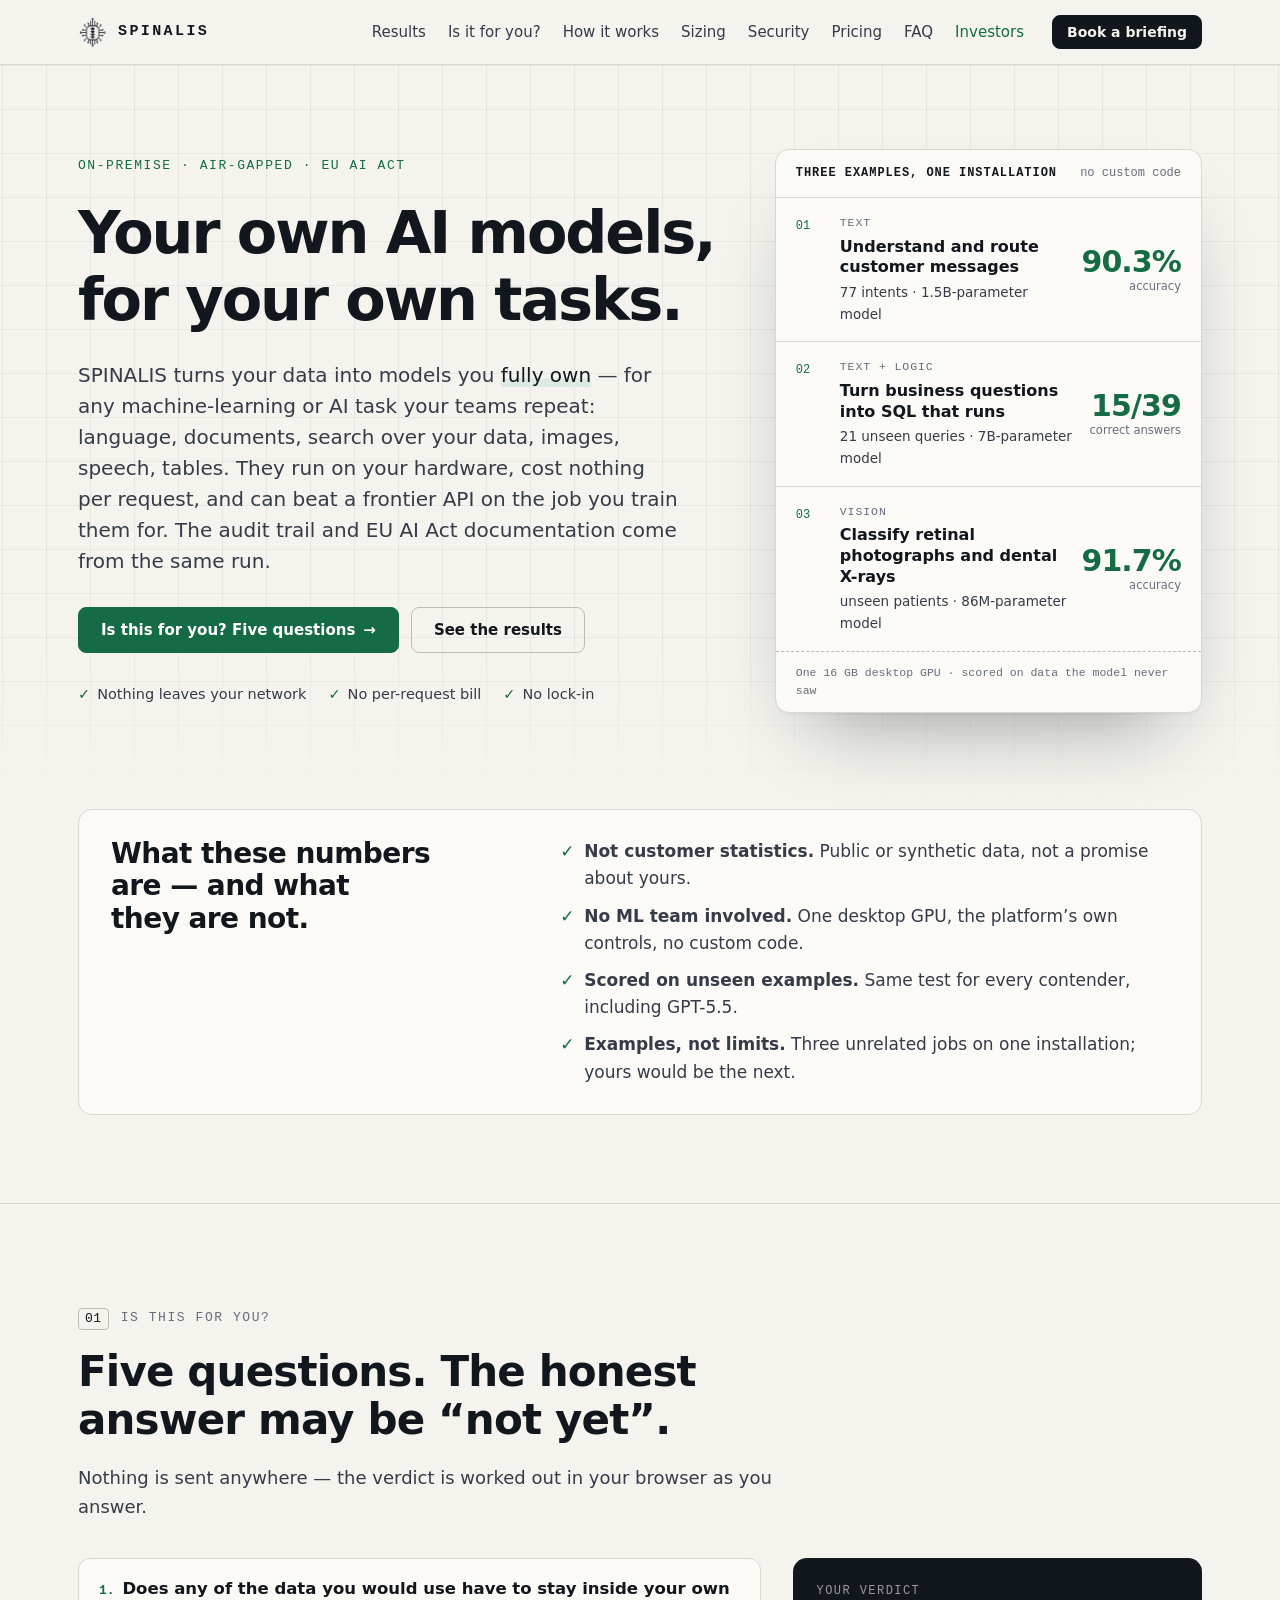
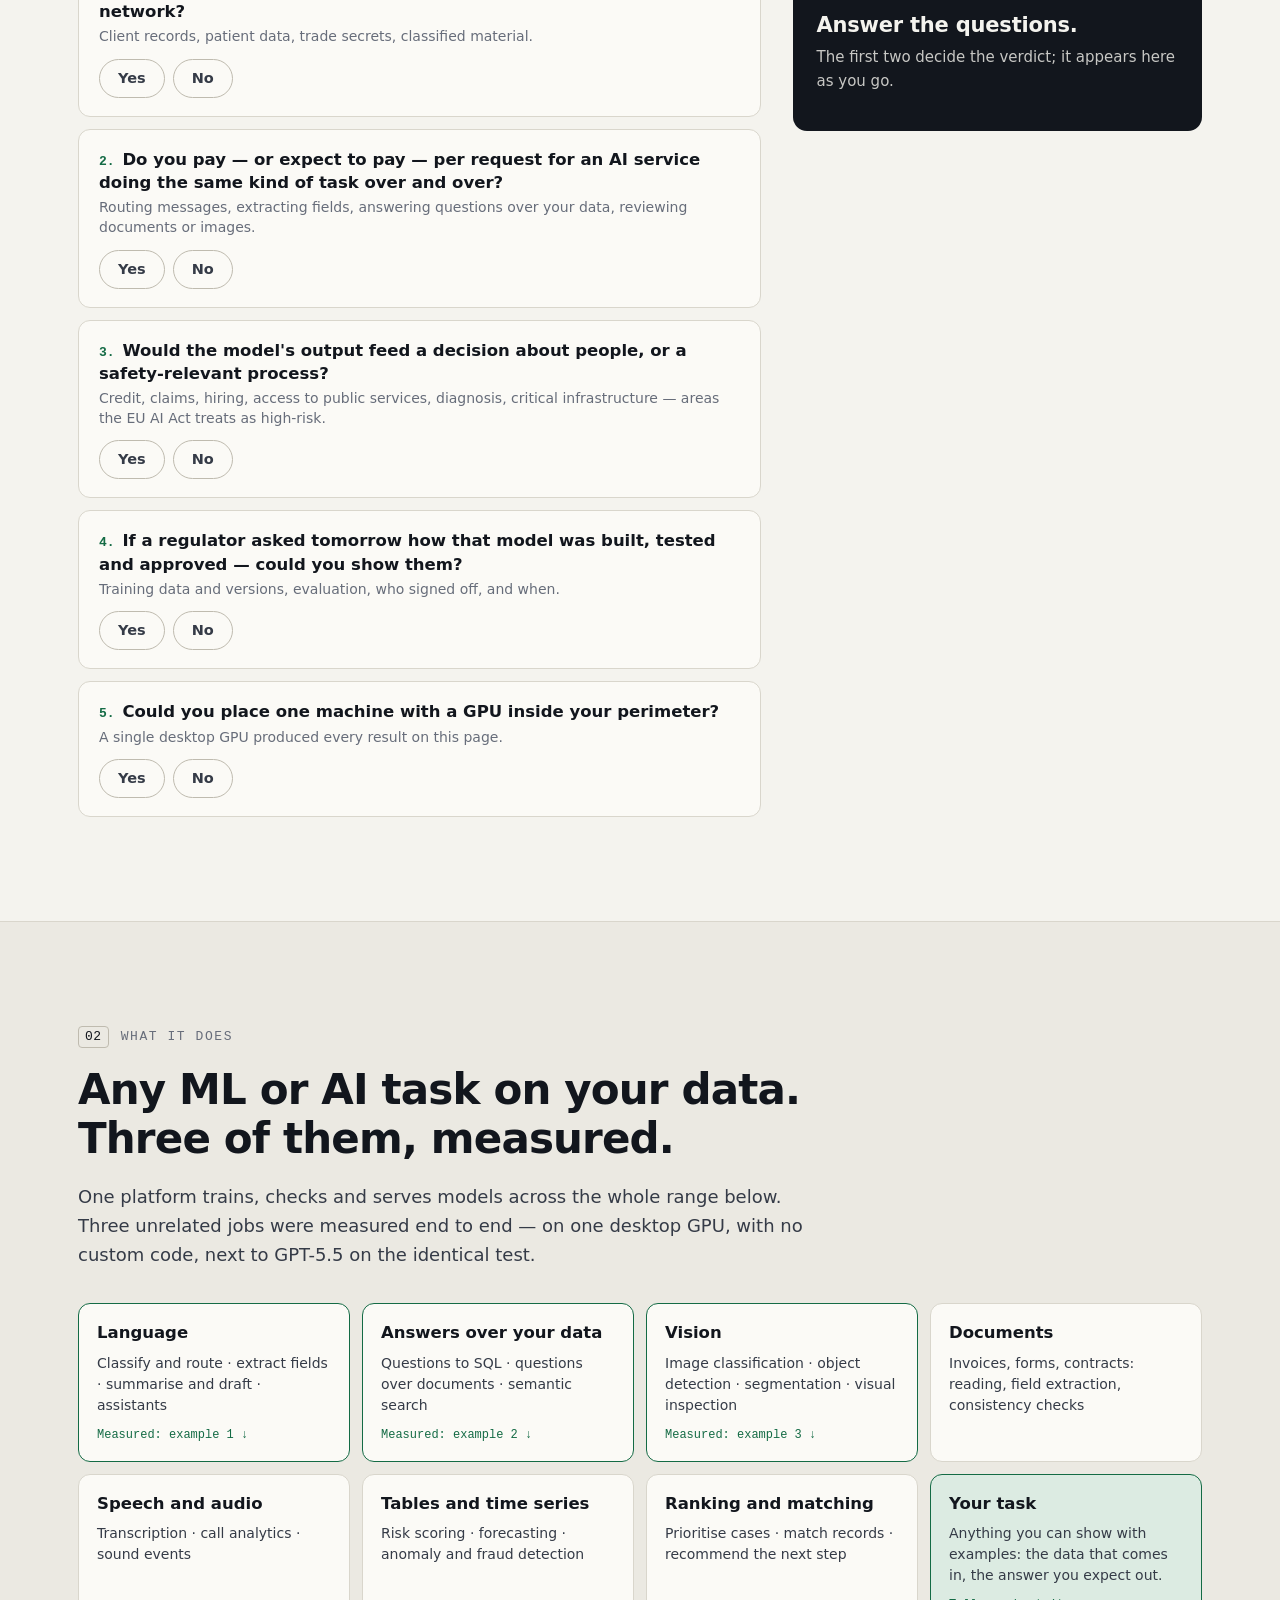
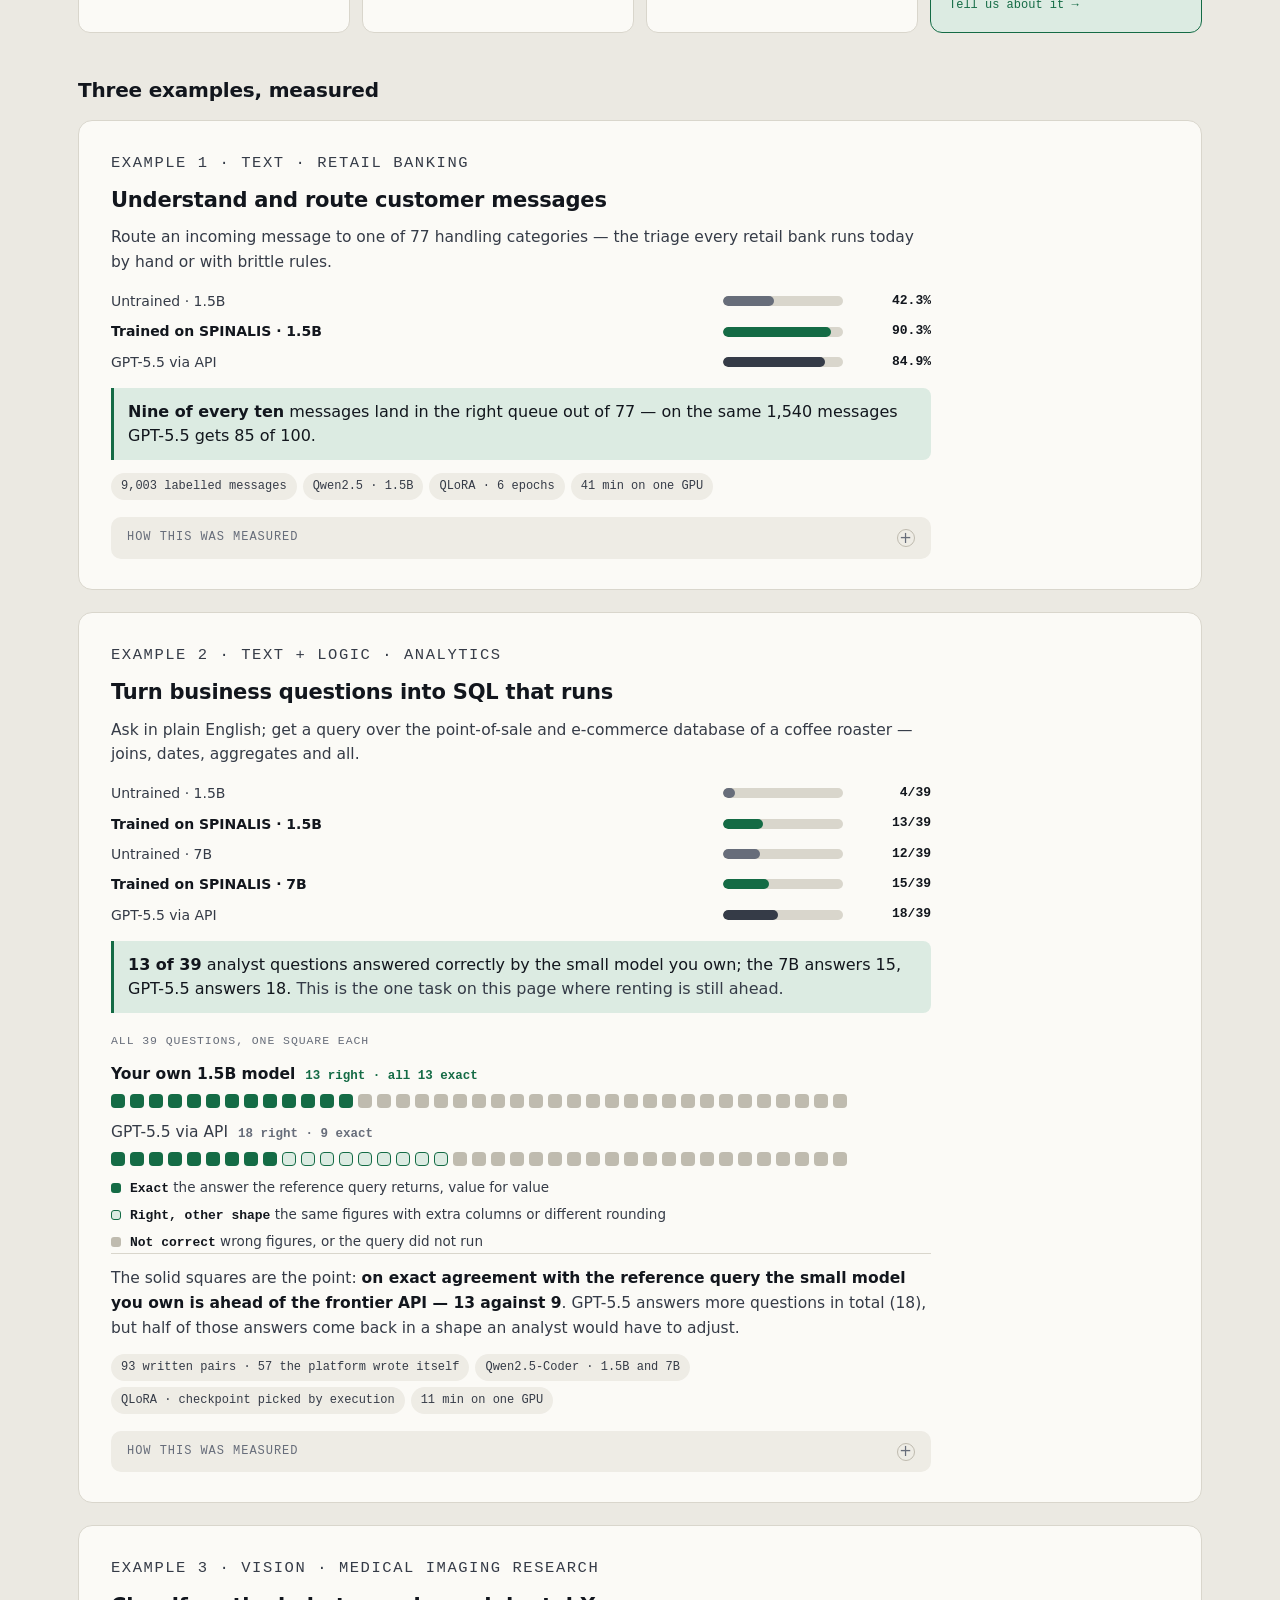
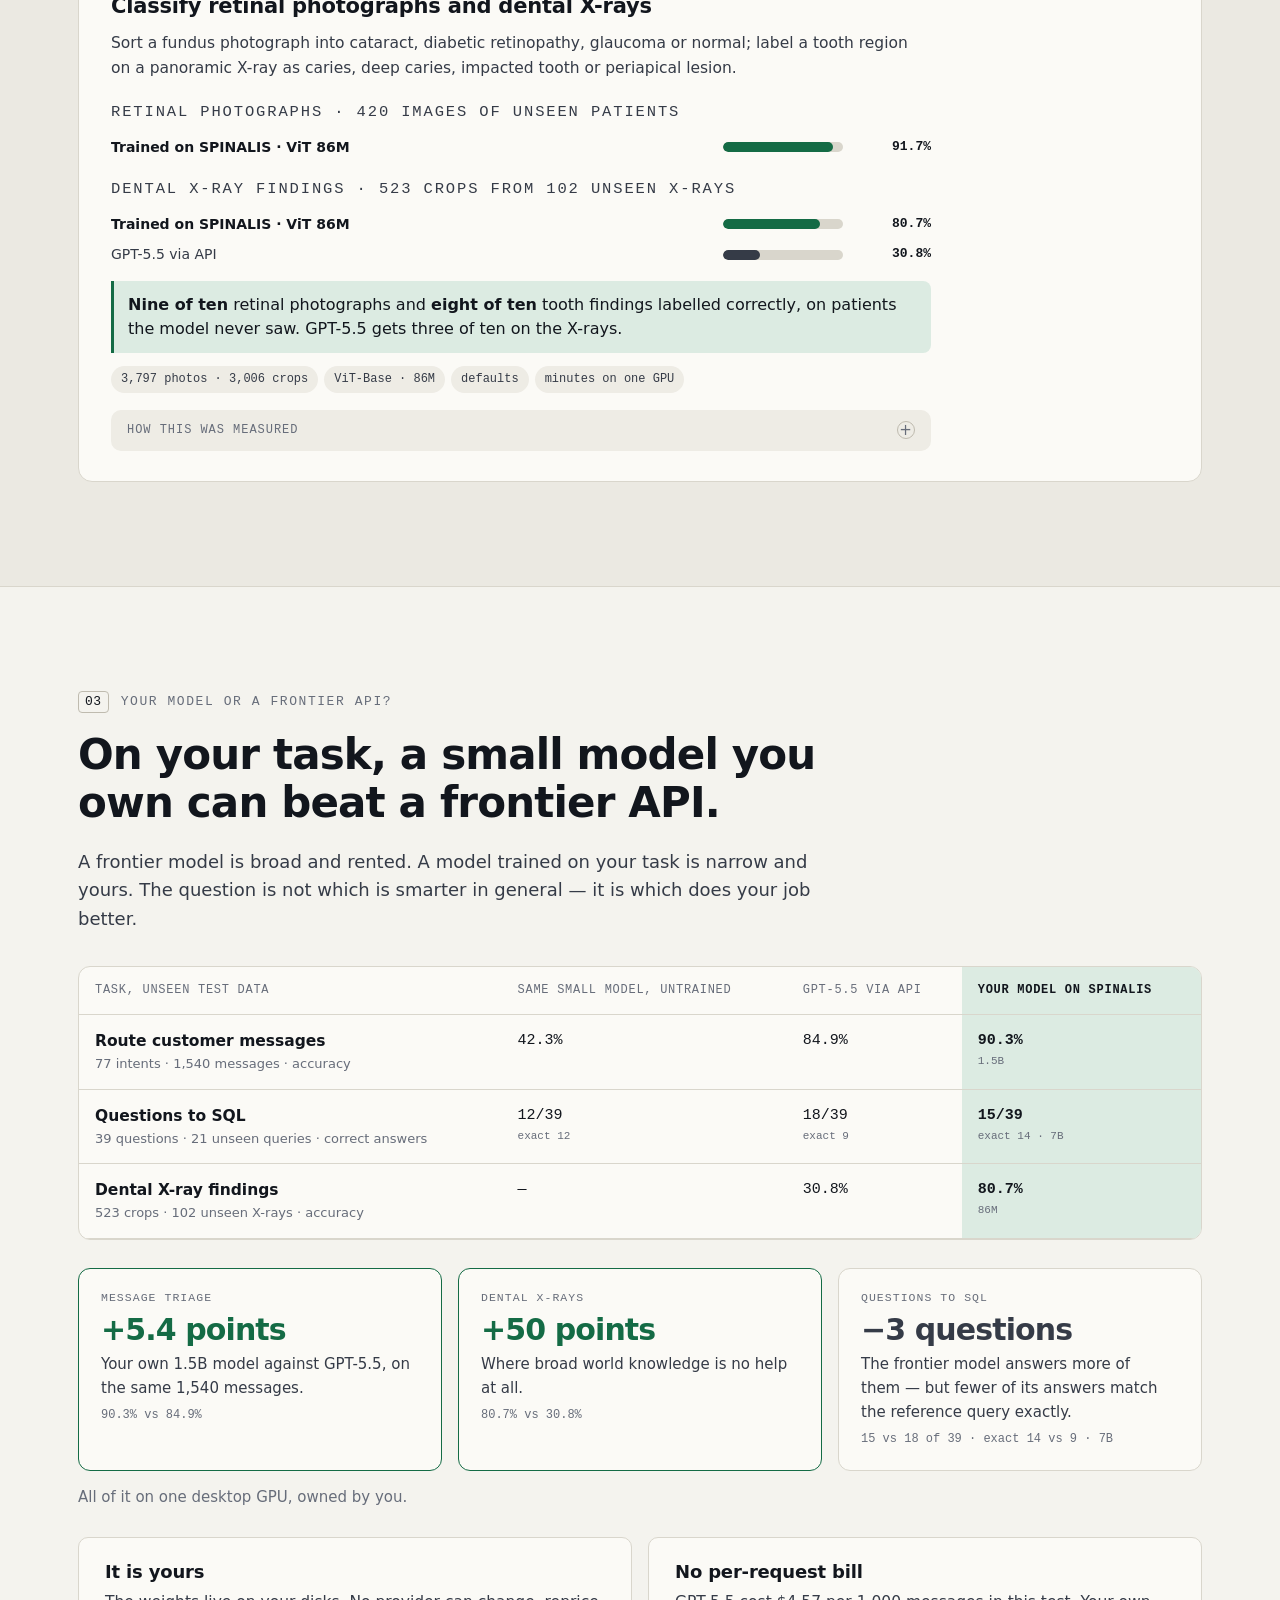
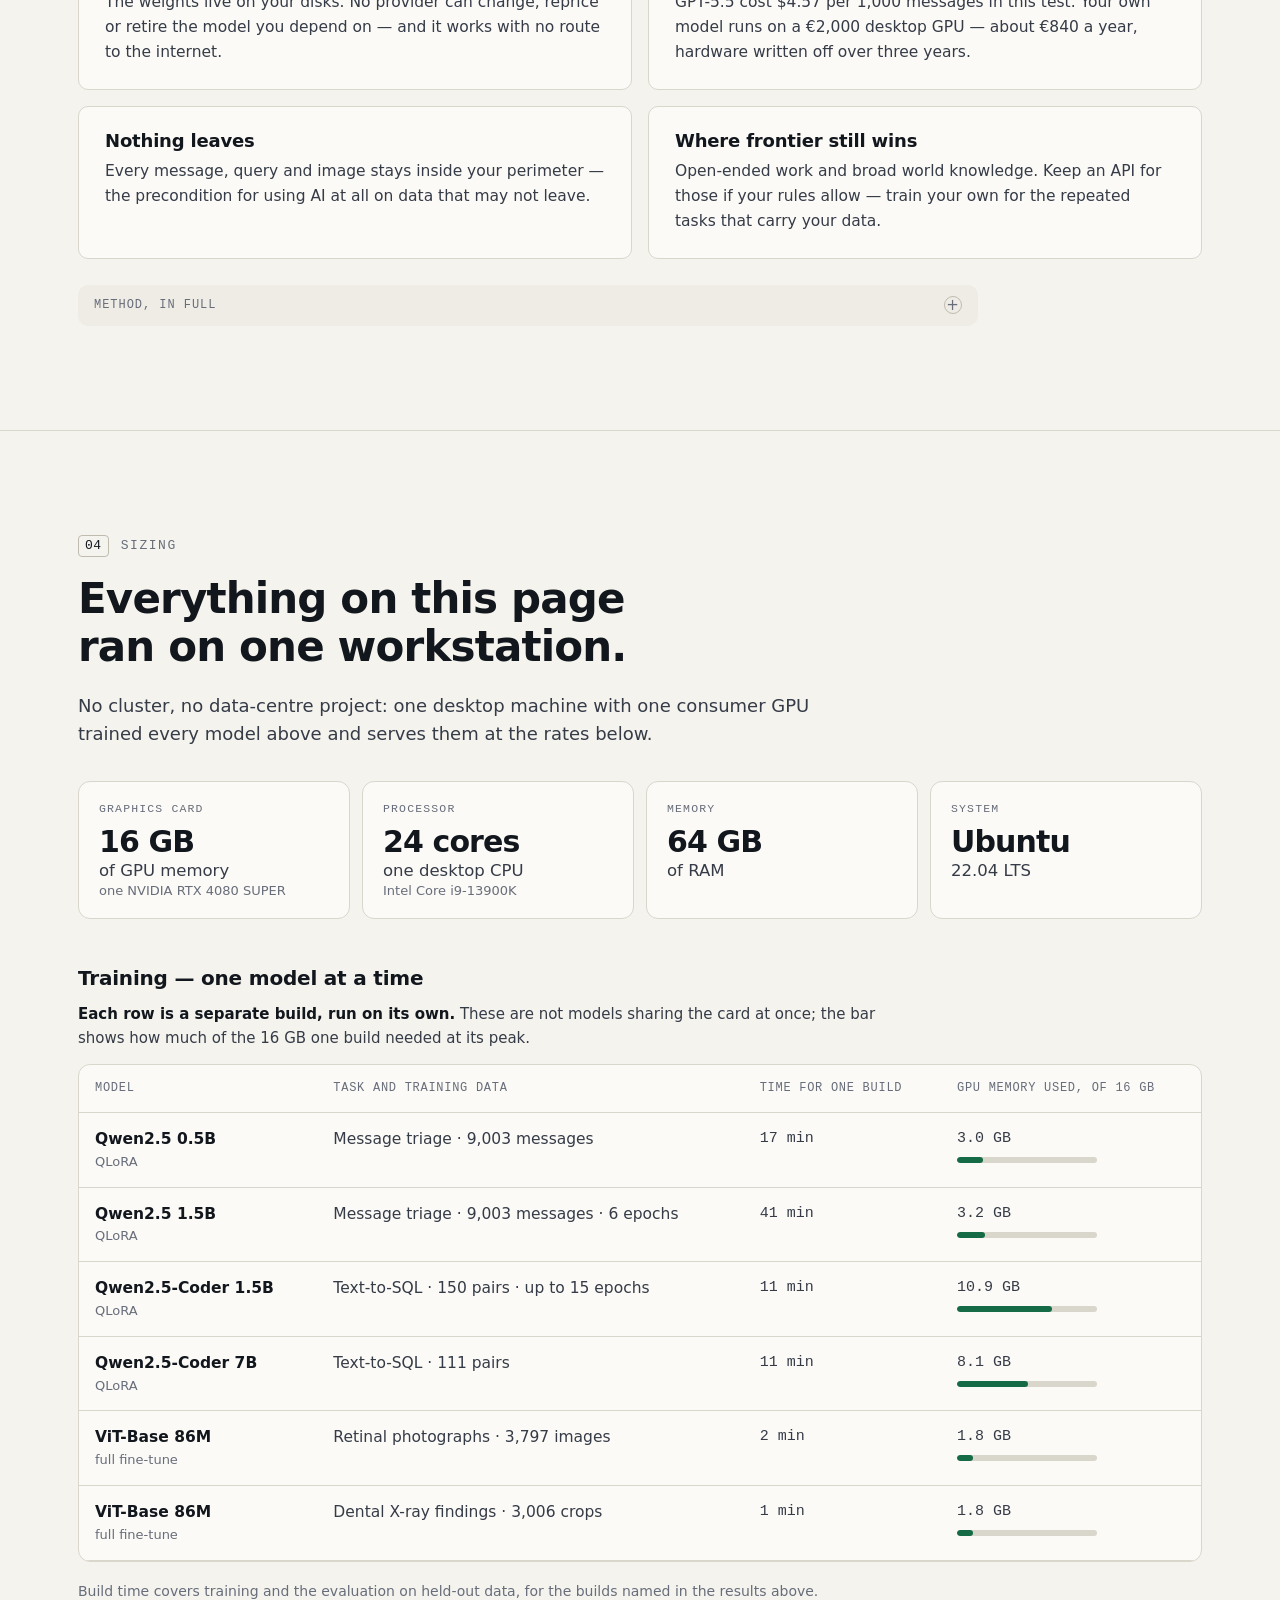
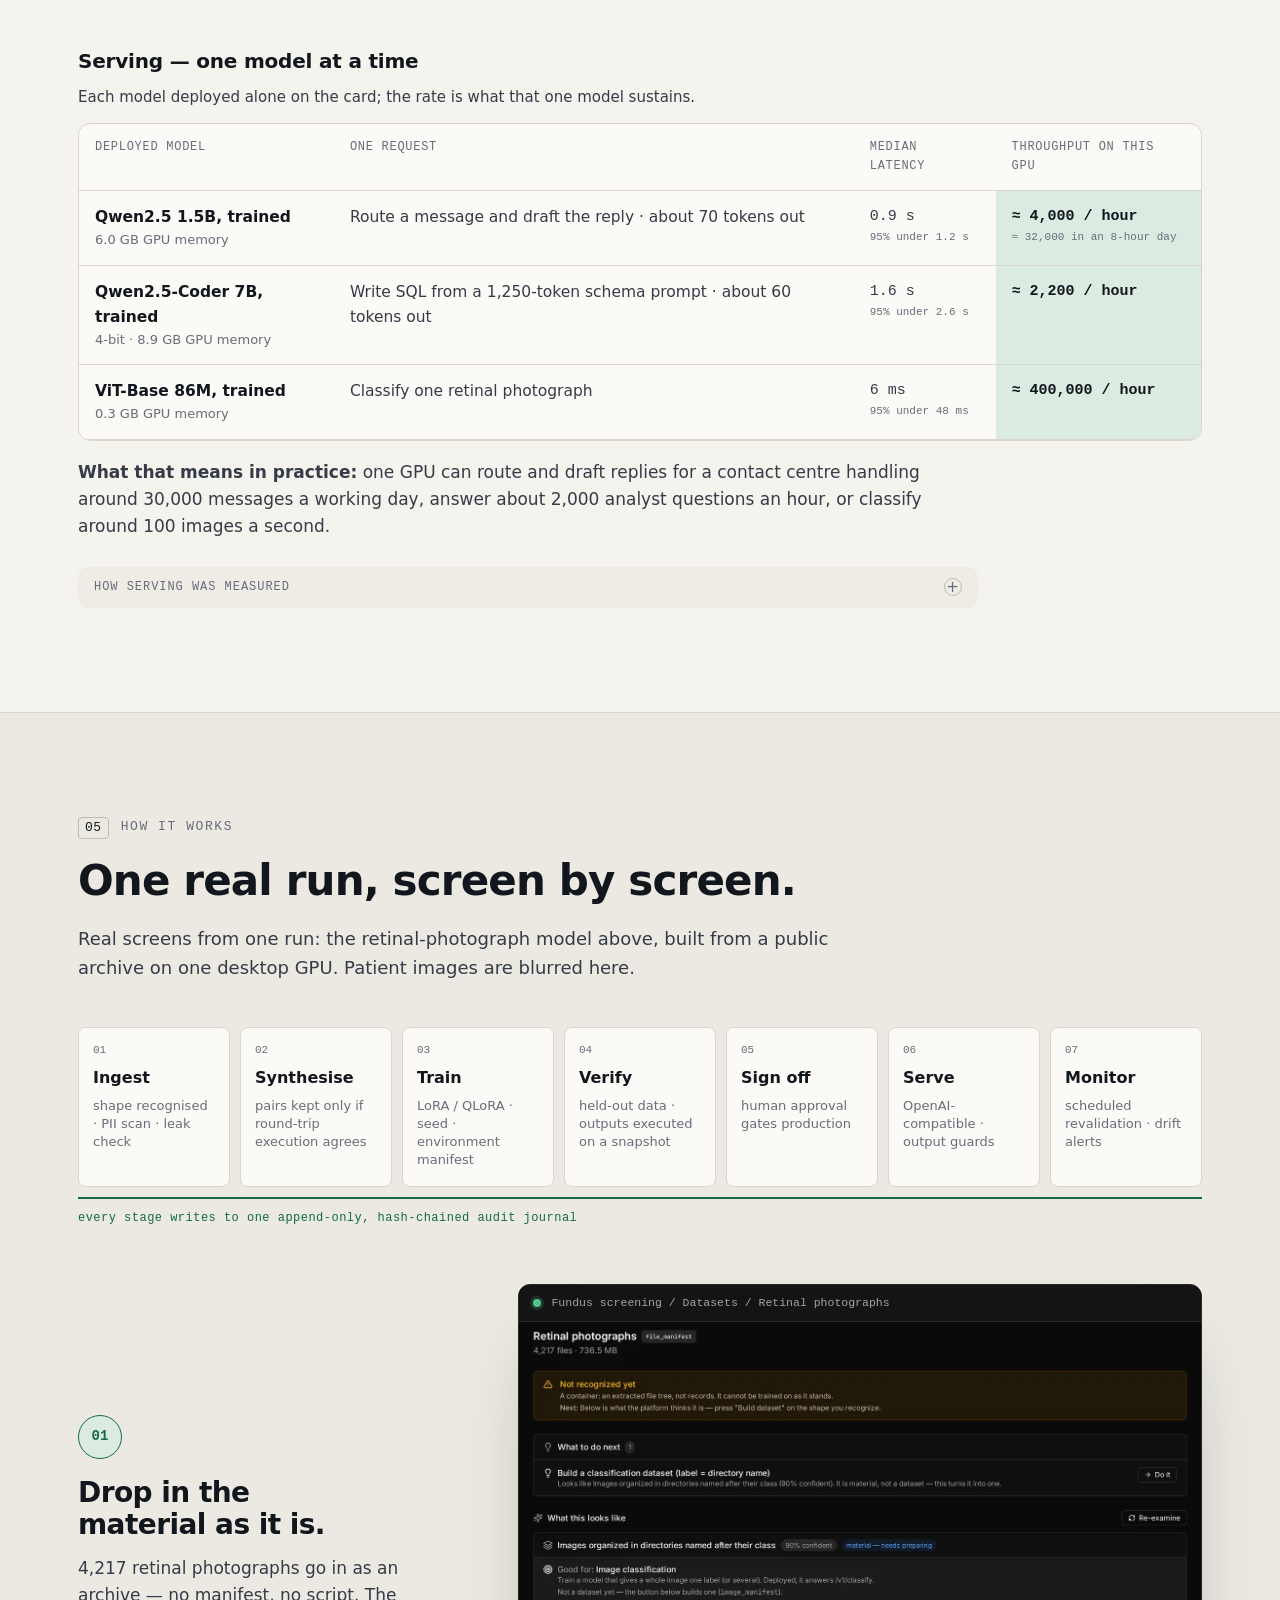
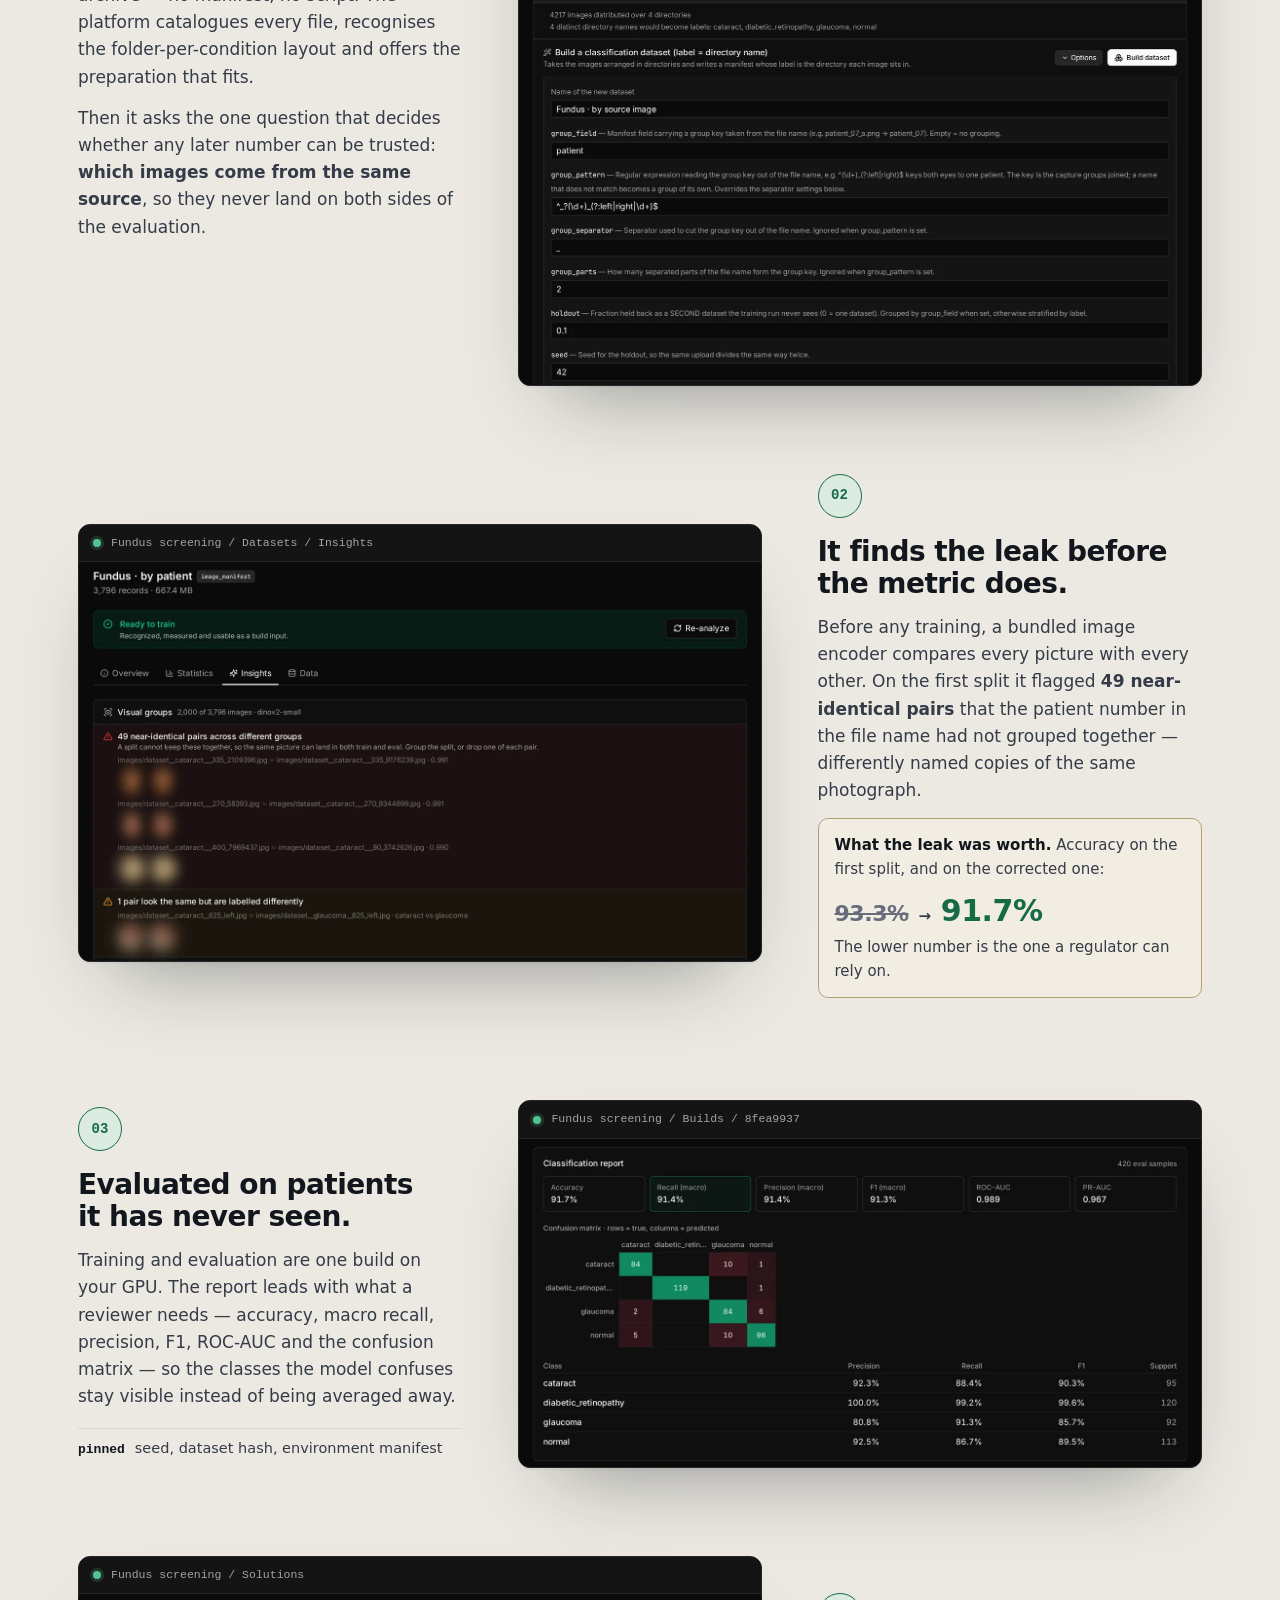
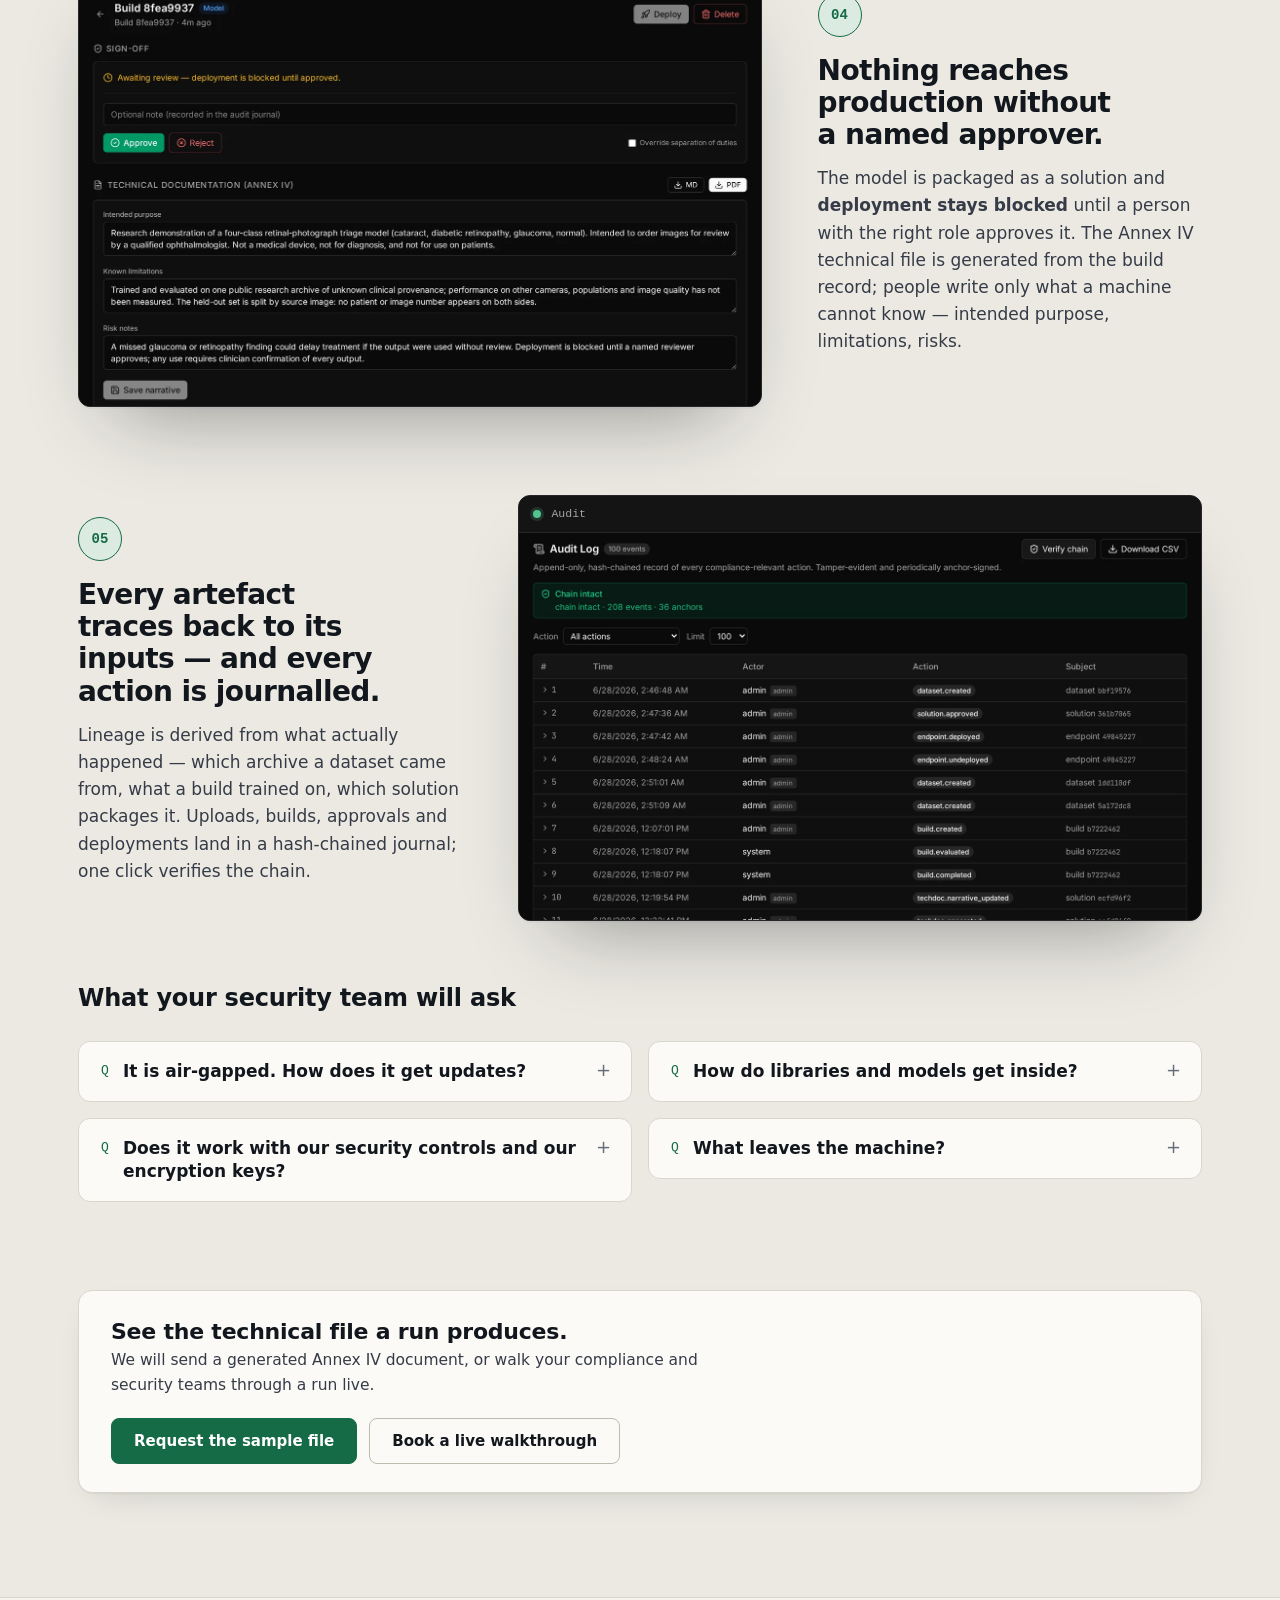
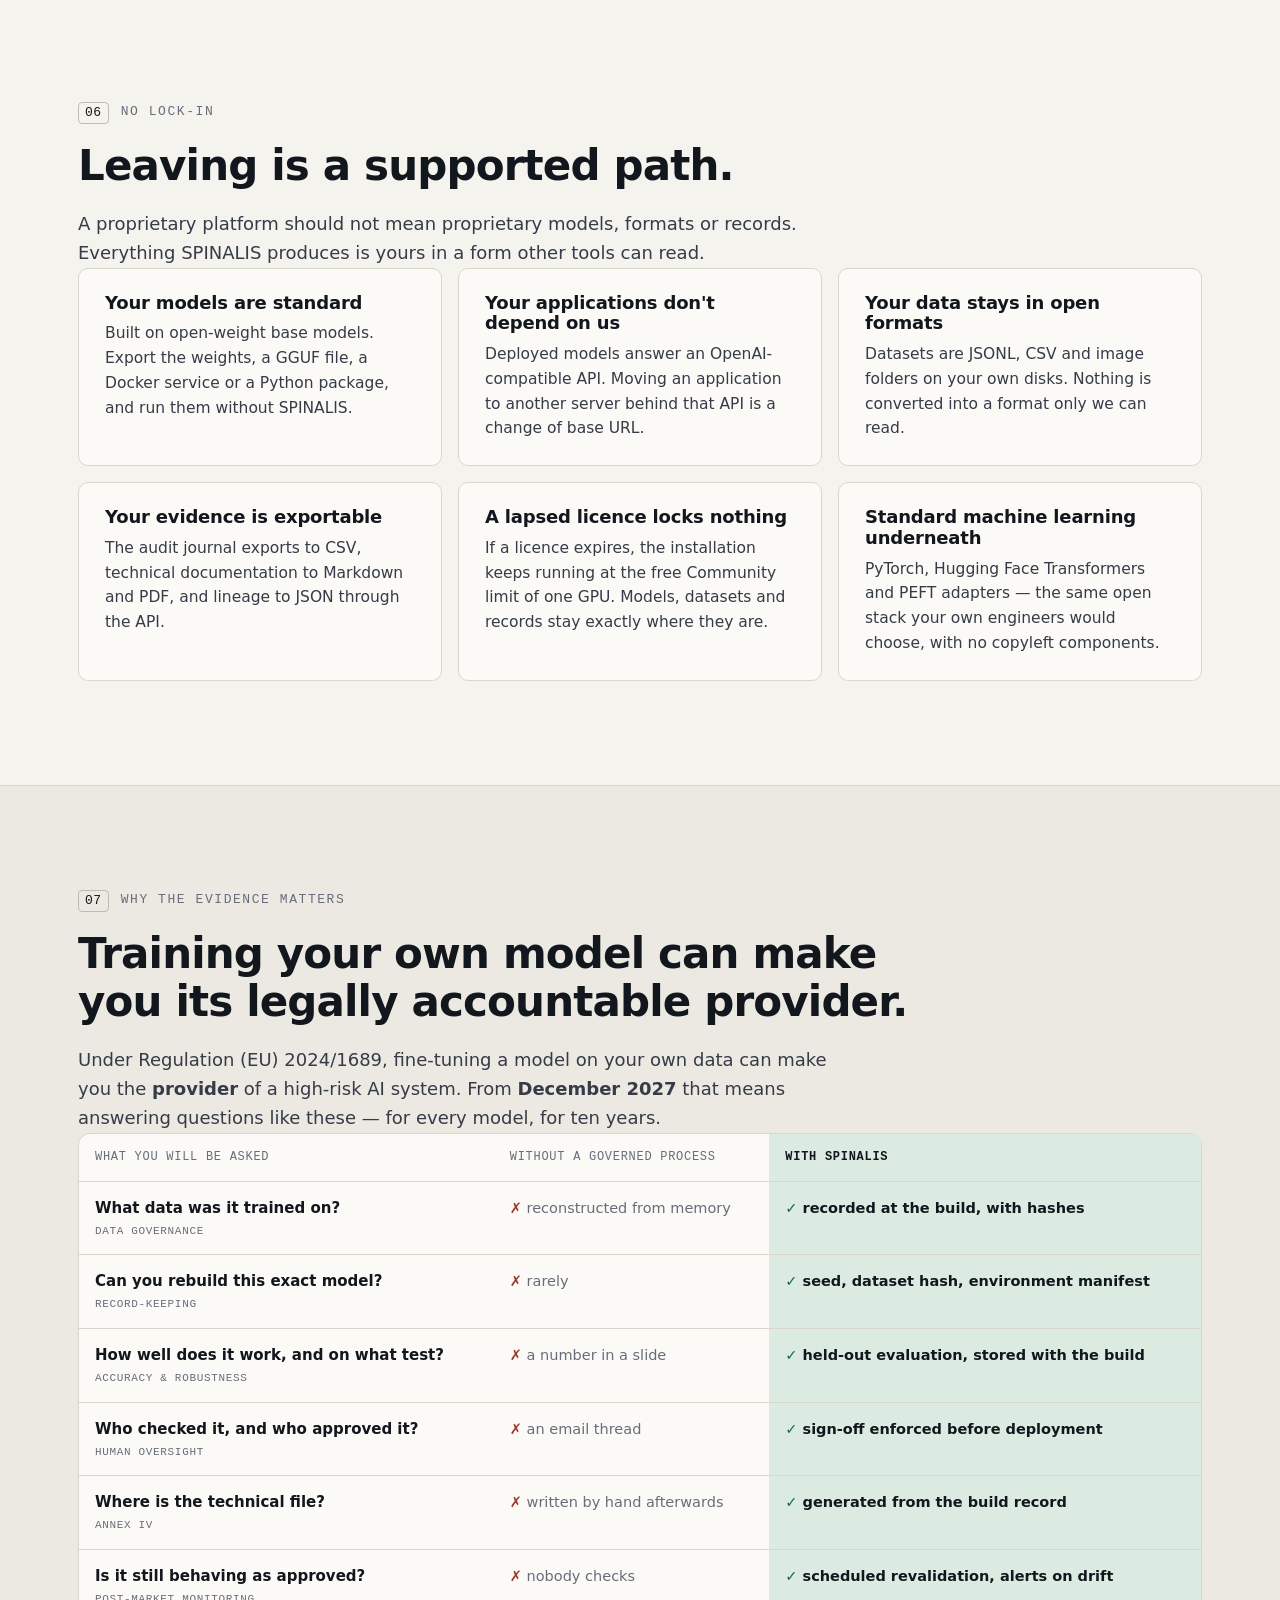
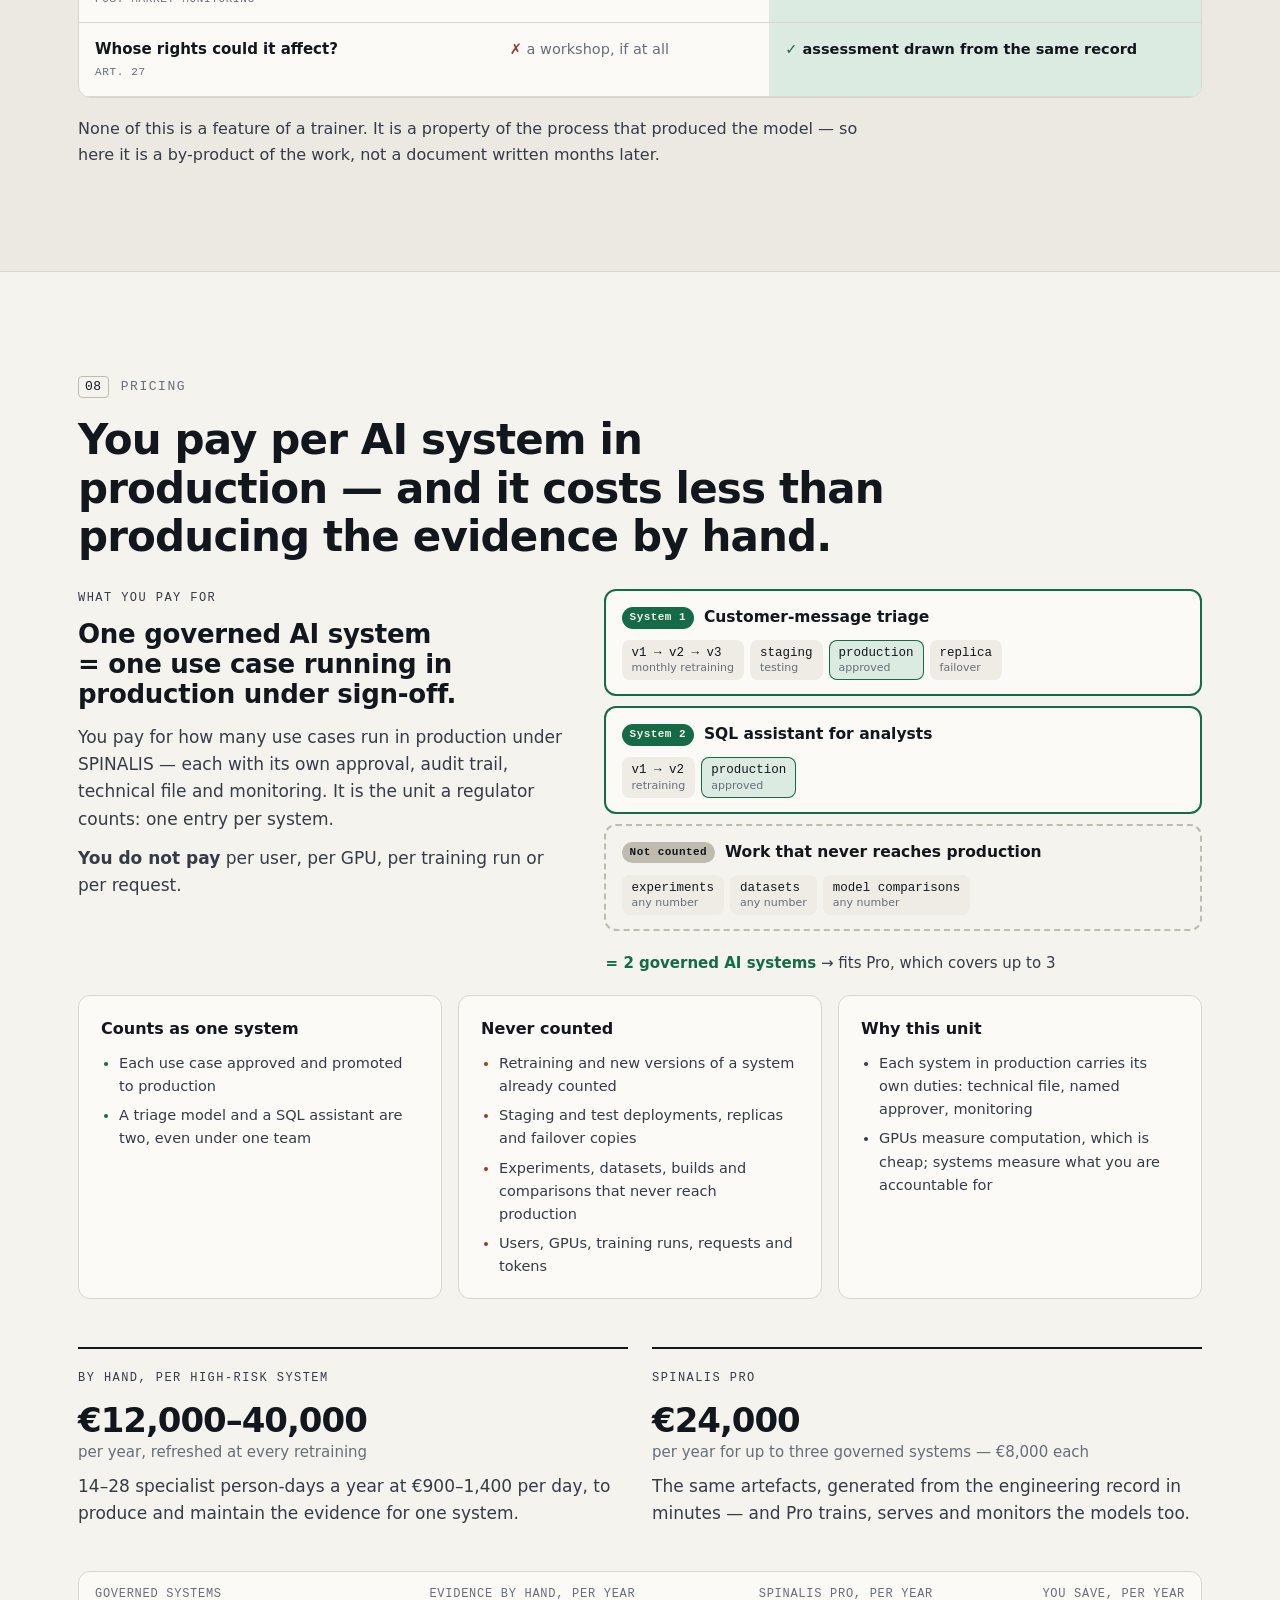
==== commit 30d39ae8: "update site speech" ====
--- a/index.html
+++ b/index.html
@@ -4,11 +4,11 @@
 <meta charset="utf-8">
 <meta name="viewport" content="width=device-width, initial-scale=1">
 <title>SPINALIS — Your own AI models, on your own hardware</title>
-<meta name="description" content="One platform to train small AI models you fully own — for text, SQL and images — on your own hardware, air-gapped, with the audit trail and EU AI Act documentation from the same run.">
+<meta name="description" content="One platform to train AI models you fully own, for any ML or AI task on your data, on your own hardware — air-gapped, with the audit trail and EU AI Act documentation from the same run.">
 <meta name="color-scheme" content="light dark">
 <meta property="og:type" content="website">
 <meta property="og:title" content="SPINALIS — Your own AI models, on your own hardware">
-<meta property="og:description" content="Text, SQL and vision models you own, trained on-premise with the platform’s own controls, compared with a frontier API on the same tasks.">
+<meta property="og:description" content="AI models you own, for any ML or AI task, trained on-premise — with three worked examples compared with a frontier API on the same tests.">
 <meta property="og:image" content="assets/og-image.png">
 <link rel="icon" type="image/png" sizes="32x32" href="assets/favicon-32.png">
 <link rel="apple-touch-icon" href="assets/apple-touch-icon.png">
@@ -44,8 +44,8 @@
   <div class="wrap hero-grid">
     <div class="hero-copy">
       <p class="eyebrow">On-premise&nbsp;· Air-gapped&nbsp;· EU AI Act</p>
-      <h1>Your own AI models&nbsp;— for text, for SQL, for images.</h1>
-      <p class="lead">SPINALIS turns your data into small models you <em>fully own</em>. They run on your hardware, cost nothing per request, and can beat a frontier API on the job you train them for. The audit trail and EU AI Act documentation come from the same run.</p>
+      <h1>Your own AI models, for your own tasks.</h1>
+      <p class="lead">SPINALIS turns your data into models you <em>fully own</em>&nbsp;— for any machine-learning or AI task your teams repeat: language, documents, search over your data, images, speech, tables. They run on your hardware, cost nothing per request, and can beat a frontier API on the job you train them for. The audit trail and EU AI Act documentation come from the same run.</p>
       <div class="cta-row">
         <a class="btn btn-accent" href="#fit">Is this for you? Five questions <span class="arr" aria-hidden="true">→</span></a>
         <a class="btn btn-ghost" href="#results">See the results</a>
@@ -57,8 +57,8 @@
       </ul>
     </div>
 
-    <figure class="ladder" aria-label="Three kinds of problem, reproduced on the platform">
-      <figcaption class="ladder-head"><span>One platform, three levels</span><span>no custom code</span></figcaption>
+    <figure class="ladder" aria-label="Three example tasks, reproduced on the platform">
+      <figcaption class="ladder-head"><span>Three examples, one installation</span><span>no custom code</span></figcaption>
       <ol>
         <li>
           <span class="rung-kind">Text</span>
@@ -93,7 +93,7 @@
         <li><strong>Not customer statistics.</strong> Public or synthetic data, not a promise about yours.</li>
         <li><strong>No ML team involved.</strong> One desktop GPU, the platform&rsquo;s own controls, no custom code.</li>
         <li><strong>Scored on unseen examples.</strong> Same test for every contender, including GPT-5.5.</li>
-        <li><strong>The range is the point.</strong> One installation: text, reasoning over data, images.</li>
+        <li><strong>Examples, not limits.</strong> Three unrelated jobs on one installation; yours would be the next.</li>
       </ul>
     </div>
   </div>
@@ -132,7 +132,7 @@
 
       <div class="verdict-box" aria-live="polite">
         <p class="small-head">Your verdict</p>
-        <div class="v v-wait"><h3>Answer the questions.</h3><p>The first one matters most. The verdict appears here.</p></div>
+        <div class="v v-wait"><h3>Answer the questions.</h3><p>The first two decide the verdict; it appears here as you go.</p></div>
         <div class="v v-strong">
           <h3>You are exactly who SPINALIS is for.</h3>
           <p>Private data, decisions that must be explained, and evidence you would otherwise write by hand. That combination is what the platform was built around.</p>
@@ -143,6 +143,14 @@
           <p>Nothing leaves your network and there is no per-request bill. The evidence layer is already in place for the day regulation reaches your use case.</p>
           <a class="btn btn-accent" href="#results">See what it reproduces <span class="arr" aria-hidden="true">→</span></a>
         </div>
+        <div class="v v-next-q2">
+          <h3>Your data may leave&nbsp;— so it comes down to cost.</h3>
+          <p>Answer question&nbsp;2: if you pay per request for the same task over and over, owning the model usually wins.</p>
+        </div>
+        <div class="v v-next-q1">
+          <h3>No per-request bill to save&nbsp;— so it comes down to your data.</h3>
+          <p>Answer question&nbsp;1: if any of it has to stay inside your network, that alone makes the case.</p>
+        </div>
         <div class="v v-none">
           <h3>An API service is probably the simpler choice today.</h3>
           <p>If nothing has to stay inside and nothing is paid per request, keep it simple. Come back when data rules or volumes change the equation.</p>
@@ -157,14 +165,27 @@
 <!-- ============================== 02 RESULTS: RANGE ============================== -->
 <section class="section section-band" id="results">
   <div class="wrap">
-    <p class="kicker"><span>02</span>Results</p>
-    <h2>One platform, three kinds of problem.</h2>
-    <p class="prose narrow section-lead">Three problems, hardest last. Every model was trained on one desktop GPU with no custom code, and scored on examples it had never seen&nbsp;— next to the same model untrained, and to GPT-5.5 on the identical test.</p>
+    <p class="kicker"><span>02</span>What it does</p>
+    <h2>Any ML or AI task on your data. Three of them, measured.</h2>
+    <p class="prose narrow section-lead">One platform trains, checks and serves models across the whole range below. Three unrelated jobs were measured end to end&nbsp;— on one desktop GPU, with no custom code, next to GPT-5.5 on the identical test.</p>
+
+    <ul class="tasks">
+      <li class="measured"><p class="t-kind">Language</p><p class="t-jobs">Classify and route · extract fields · summarise and draft · assistants</p><a class="t-proof" href="#demo-text">Measured: example 1 ↓</a></li>
+      <li class="measured"><p class="t-kind">Answers over your data</p><p class="t-jobs">Questions to SQL · questions over documents · semantic search</p><a class="t-proof" href="#demo-sql">Measured: example 2 ↓</a></li>
+      <li class="measured"><p class="t-kind">Vision</p><p class="t-jobs">Image classification · object detection · segmentation · visual inspection</p><a class="t-proof" href="#demo-vision">Measured: example 3 ↓</a></li>
+      <li><p class="t-kind">Documents</p><p class="t-jobs">Invoices, forms, contracts: reading, field extraction, consistency checks</p></li>
+      <li><p class="t-kind">Speech and audio</p><p class="t-jobs">Transcription · call analytics · sound events</p></li>
+      <li><p class="t-kind">Tables and time series</p><p class="t-jobs">Risk scoring · forecasting · anomaly and fraud detection</p></li>
+      <li><p class="t-kind">Ranking and matching</p><p class="t-jobs">Prioritise cases · match records · recommend the next step</p></li>
+      <li class="yours"><p class="t-kind">Your task</p><p class="t-jobs">Anything you can show with examples: the data that comes in, the answer you expect out.</p><a class="t-proof" href="#contact">Tell us about it →</a></li>
+    </ul>
+
+    <h3 class="sub-h examples-h">Three examples, measured</h3>
 
     <div class="demos demos-3">
       <article class="demo" id="demo-text">
         <div class="demo-body">
-          <p class="demo-domain">Level 1 · Text · retail banking</p>
+          <p class="demo-domain">Example 1 · Text · retail banking</p>
           <h3>Understand and route customer messages</h3>
           <p>Route an incoming message to one of 77 handling categories&nbsp;— the triage every retail bank runs today by hand or with brittle rules.</p>
           <ul class="scoreline" title="Accuracy on 1,540 unseen messages">
@@ -189,7 +210,7 @@
 
       <article class="demo" id="demo-sql">
         <div class="demo-body">
-          <p class="demo-domain">Level 2 · Text + logic · analytics</p>
+          <p class="demo-domain">Example 2 · Text + logic · analytics</p>
           <h3>Turn business questions into SQL that runs</h3>
           <p>Ask in plain English; get a query over the point-of-sale and e-commerce database of a coffee roaster&nbsp;— joins, dates, aggregates and all.</p>
           <ul class="scoreline" title="Correct answers to 39 unseen questions">
@@ -244,7 +265,7 @@
 
       <article class="demo" id="demo-vision">
         <div class="demo-body">
-          <p class="demo-domain">Level 3 · Vision · medical imaging research</p>
+          <p class="demo-domain">Example 3 · Vision · medical imaging research</p>
           <h3>Classify retinal photographs and dental X-rays</h3>
           <p>Sort a fundus photograph into cataract, diabetic retinopathy, glaucoma or normal; label a tooth region on a panoramic X-ray as caries, deep caries, impacted tooth or periapical lesion.</p>
           <p class="small-head bars-head">Retinal photographs · 420 images of unseen patients</p>
@@ -346,31 +367,33 @@
     <p class="prose narrow section-lead">No cluster, no data-centre project: one desktop machine with one consumer GPU trained every model above and serves them at the rates below.</p>
 
     <dl class="specs">
-      <div><dt>GPU</dt><dd>NVIDIA GeForce RTX 4080 SUPER<small>one card · 16&nbsp;GB</small></dd></div>
-      <div><dt>CPU</dt><dd>Intel Core i9-13900K<small>24 cores</small></dd></div>
-      <div><dt>Memory</dt><dd>64&nbsp;GB RAM</dd></div>
-      <div><dt>System</dt><dd>Ubuntu 22.04 LTS</dd></div>
+      <div><dt>Graphics card</dt><dd><b>16&nbsp;GB</b>of GPU memory<small>one NVIDIA RTX 4080 SUPER</small></dd></div>
+      <div><dt>Processor</dt><dd><b>24 cores</b>one desktop CPU<small>Intel Core i9-13900K</small></dd></div>
+      <div><dt>Memory</dt><dd><b>64&nbsp;GB</b>of RAM</dd></div>
+      <div><dt>System</dt><dd><b>Ubuntu</b>22.04 LTS</dd></div>
     </dl>
 
-    <h3 class="sub-h">Training&nbsp;— measured</h3>
+    <h3 class="sub-h">Training&nbsp;— one model at a time</h3>
+    <p class="size-note"><strong>Each row is a separate build, run on its own.</strong> These are not models sharing the card at once; the bar shows how much of the 16&nbsp;GB one build needed at its peak.</p>
     <div class="table-wrap">
       <table class="vs size">
         <thead>
-          <tr><th scope="col">Model</th><th scope="col">Task and training data</th><th scope="col">Build time</th><th scope="col">GPU memory</th></tr>
+          <tr><th scope="col">Model</th><th scope="col">Task and training data</th><th scope="col">Time for one build</th><th scope="col">GPU memory used, of 16&nbsp;GB</th></tr>
         </thead>
         <tbody>
-          <tr><th scope="row">Qwen2.5 0.5B<small>QLoRA</small></th><td data-label="Task and data">Message triage · 9,003 messages</td><td class="num" data-label="Build time">17 min</td><td class="num" data-label="GPU memory">3.0 GB</td></tr>
-          <tr><th scope="row">Qwen2.5 1.5B<small>QLoRA</small></th><td data-label="Task and data">Message triage · 9,003 messages · 6 epochs</td><td class="num" data-label="Build time">41 min</td><td class="num" data-label="GPU memory">3.2 GB</td></tr>
-          <tr><th scope="row">Qwen2.5-Coder 1.5B<small>QLoRA</small></th><td data-label="Task and data">Text-to-SQL · 150 pairs · up to 15 epochs</td><td class="num" data-label="Build time">11 min</td><td class="num" data-label="GPU memory">10.9 GB</td></tr>
-          <tr><th scope="row">Qwen2.5-Coder 7B<small>QLoRA</small></th><td data-label="Task and data">Text-to-SQL · 111 pairs</td><td class="num" data-label="Build time">11 min</td><td class="num" data-label="GPU memory">8.1 GB</td></tr>
-          <tr><th scope="row">ViT-Base 86M<small>full fine-tune</small></th><td data-label="Task and data">Retinal photographs · 3,797 images</td><td class="num" data-label="Build time">2 min</td><td class="num" data-label="GPU memory">1.8 GB</td></tr>
-          <tr><th scope="row">ViT-Base 86M<small>full fine-tune</small></th><td data-label="Task and data">Dental X-ray findings · 3,006 crops</td><td class="num" data-label="Build time">1 min</td><td class="num" data-label="GPU memory">1.8 GB</td></tr>
+          <tr><th scope="row">Qwen2.5 0.5B<small>QLoRA</small></th><td data-label="Task and data">Message triage · 9,003 messages</td><td class="num" data-label="Time for one build">17 min</td><td class="num memcell" data-label="GPU memory"><span class="memv">3.0 GB</span><span class="mem" aria-hidden="true"><span class="m19"></span></span></td></tr>
+          <tr><th scope="row">Qwen2.5 1.5B<small>QLoRA</small></th><td data-label="Task and data">Message triage · 9,003 messages · 6 epochs</td><td class="num" data-label="Time for one build">41 min</td><td class="num memcell" data-label="GPU memory"><span class="memv">3.2 GB</span><span class="mem" aria-hidden="true"><span class="m20"></span></span></td></tr>
+          <tr><th scope="row">Qwen2.5-Coder 1.5B<small>QLoRA</small></th><td data-label="Task and data">Text-to-SQL · 150 pairs · up to 15 epochs</td><td class="num" data-label="Time for one build">11 min</td><td class="num memcell" data-label="GPU memory"><span class="memv">10.9 GB</span><span class="mem" aria-hidden="true"><span class="m68"></span></span></td></tr>
+          <tr><th scope="row">Qwen2.5-Coder 7B<small>QLoRA</small></th><td data-label="Task and data">Text-to-SQL · 111 pairs</td><td class="num" data-label="Time for one build">11 min</td><td class="num memcell" data-label="GPU memory"><span class="memv">8.1 GB</span><span class="mem" aria-hidden="true"><span class="m51"></span></span></td></tr>
+          <tr><th scope="row">ViT-Base 86M<small>full fine-tune</small></th><td data-label="Task and data">Retinal photographs · 3,797 images</td><td class="num" data-label="Time for one build">2 min</td><td class="num memcell" data-label="GPU memory"><span class="memv">1.8 GB</span><span class="mem" aria-hidden="true"><span class="m11"></span></span></td></tr>
+          <tr><th scope="row">ViT-Base 86M<small>full fine-tune</small></th><td data-label="Task and data">Dental X-ray findings · 3,006 crops</td><td class="num" data-label="Time for one build">1 min</td><td class="num memcell" data-label="GPU memory"><span class="memv">1.8 GB</span><span class="mem" aria-hidden="true"><span class="m11"></span></span></td></tr>
         </tbody>
       </table>
     </div>
-    <p class="method">Build time covers training and the evaluation on held-out data for the build named in the results above; GPU memory is the peak the build reported.</p>
-
-    <h3 class="sub-h">Serving&nbsp;— measured</h3>
+    <p class="method">Build time covers training and the evaluation on held-out data, for the builds named in the results above.</p>
+
+    <h3 class="sub-h">Serving&nbsp;— one model at a time</h3>
+    <p class="size-note">Each model deployed alone on the card; the rate is what that one model sustains.</p>
     <div class="table-wrap">
       <table class="vs size">
         <thead>
@@ -825,7 +848,7 @@
       <details>
         <summary>Which models can we train?</summary>
         <div class="answer">
-          <p>Open-weight small language models for text and SQL, vision transformers for image classification and detectors for finding objects in images, from a curated catalogue. Trained models are served through an OpenAI-compatible endpoint or exported.</p>
+          <p>Open-weight models across the range: language models for text, documents, search and SQL; vision models for classification, detection and segmentation; speech models for transcription; and models for tables and time series&nbsp;— from a curated catalogue you extend offline. Trained models are served through an OpenAI-compatible endpoint or exported.</p>
         </div>
       </details>
       <details>
@@ -848,7 +871,7 @@
     </div>
     <div class="contact-card">
       <p class="small-head">Contact</p>
-      <a class="contact-mail" href="mailto:k.khrimpach@gmail.com">k.khrimpach@gmail.com</a>
+      <a class="contact-mail" href="mailto:k.khrimpach@gmail.com">Send us an email <span aria-hidden="true">→</span></a>
       <ul class="intents">
         <li><a href="mailto:k.khrimpach@gmail.com?subject=First%20governed%20model">Discuss a first model</a></li>
         <li><a href="mailto:k.khrimpach@gmail.com?subject=Sample%20Annex%20IV%20technical%20file">Request the sample Annex&nbsp;IV file</a></li>
--- a/assets/style.css
+++ b/assets/style.css
@@ -656,7 +656,12 @@
 .v p { margin: 0 0 14px; font-size: 15px; color: color-mix(in srgb, var(--bg) 80%, var(--ink)); }
 .v .btn-accent { margin-top: 4px; }
 .v-wait { display: block; }
-.fit:has(input[name="q1"]:checked) .v-wait { display: none; }
+/* Every combination of answers to questions 1 and 2 shows exactly one verdict: the
+   waiting line goes as soon as either is answered, and a half-answered pair says which
+   question decides it rather than leaving the panel empty. */
+.fit:has(input[name="q1"]:checked) .v-wait, .fit:has(input[name="q2"]:checked) .v-wait { display: none; }
+.fit:has(#q1n:checked):not(:has(input[name="q2"]:checked)) .v-next-q2 { display: block; }
+.fit:has(#q2n:checked):not(:has(input[name="q1"]:checked)) .v-next-q1 { display: block; }
 /* good fit: data must stay, or the same task is paid per token */
 .fit:has(#q1y:checked) .v-good, .fit:has(#q2y:checked) .v-good { display: block; }
 /* strong fit: data must stay AND (decisions about people, or no evidence today) — overrides good */
@@ -1003,3 +1008,29 @@
 .asks-foot { margin: 18px 0 0; max-width: 820px; font-size: 16px; color: var(--ink-2); }
 
 @media (max-width: 720px) { .vs.asks td { grid-template-columns: 38% 1fr; } }
+
+/* Sizing: the number first, the part name second. */
+.specs dd b { display: block; margin-bottom: 2px; font-size: 30px; font-weight: 740; letter-spacing: -0.03em; line-height: 1.1; color: var(--ink); }
+.specs dd { font-weight: 500; color: var(--ink-2); }
+.size-note { margin: -4px 0 14px; max-width: 820px; font-size: 15px; color: var(--ink-2); }
+.size-note strong { color: var(--ink); }
+/* Share of the 16 GB card one build used. */
+.memcell .memv { display: block; }
+.mem { display: block; margin-top: 6px; width: 100%; max-width: 140px; height: 6px; border-radius: 3px; background: var(--rule); overflow: hidden; }
+.vs.size td.memcell { text-align: left; }
+.mem > span { display: block; height: 100%; border-radius: 3px; background: var(--accent); }
+.mem .m11 { width: 11.3%; } .mem .m19 { width: 18.8%; } .mem .m20 { width: 20%; } .mem .m51 { width: 50.6%; } .mem .m68 { width: 68.1%; }
+
+/* The range of task families, before the three measured examples. */
+.tasks { list-style: none; margin: 34px 0 0; padding: 0; display: grid; grid-template-columns: repeat(4, minmax(0, 1fr)); gap: 12px; }
+.tasks li { padding: 16px 18px; border-radius: 12px; background: var(--surface); border: 1px solid var(--rule); display: grid; gap: 6px; align-content: start; }
+.tasks .t-kind { margin: 0; font-size: 16.5px; font-weight: 680; color: var(--ink); }
+.tasks .t-jobs { margin: 0; font-size: 14px; line-height: 1.5; color: var(--ink-2); }
+.tasks .t-proof { margin-top: 4px; font-family: var(--mono); font-size: 12px; color: var(--accent); text-decoration: none; }
+.tasks .t-proof:hover { text-decoration: underline; }
+.tasks li.measured { border-color: var(--accent); }
+.tasks li.yours { background: var(--accent-soft); border-color: var(--accent); }
+.examples-h { margin: 46px 0 0; font-size: 20px; }
+.examples-h + .demos { margin-top: 18px; }
+@media (max-width: 1000px) { .tasks { grid-template-columns: repeat(2, minmax(0, 1fr)); } }
+@media (max-width: 520px) { .tasks { grid-template-columns: 1fr; } }
